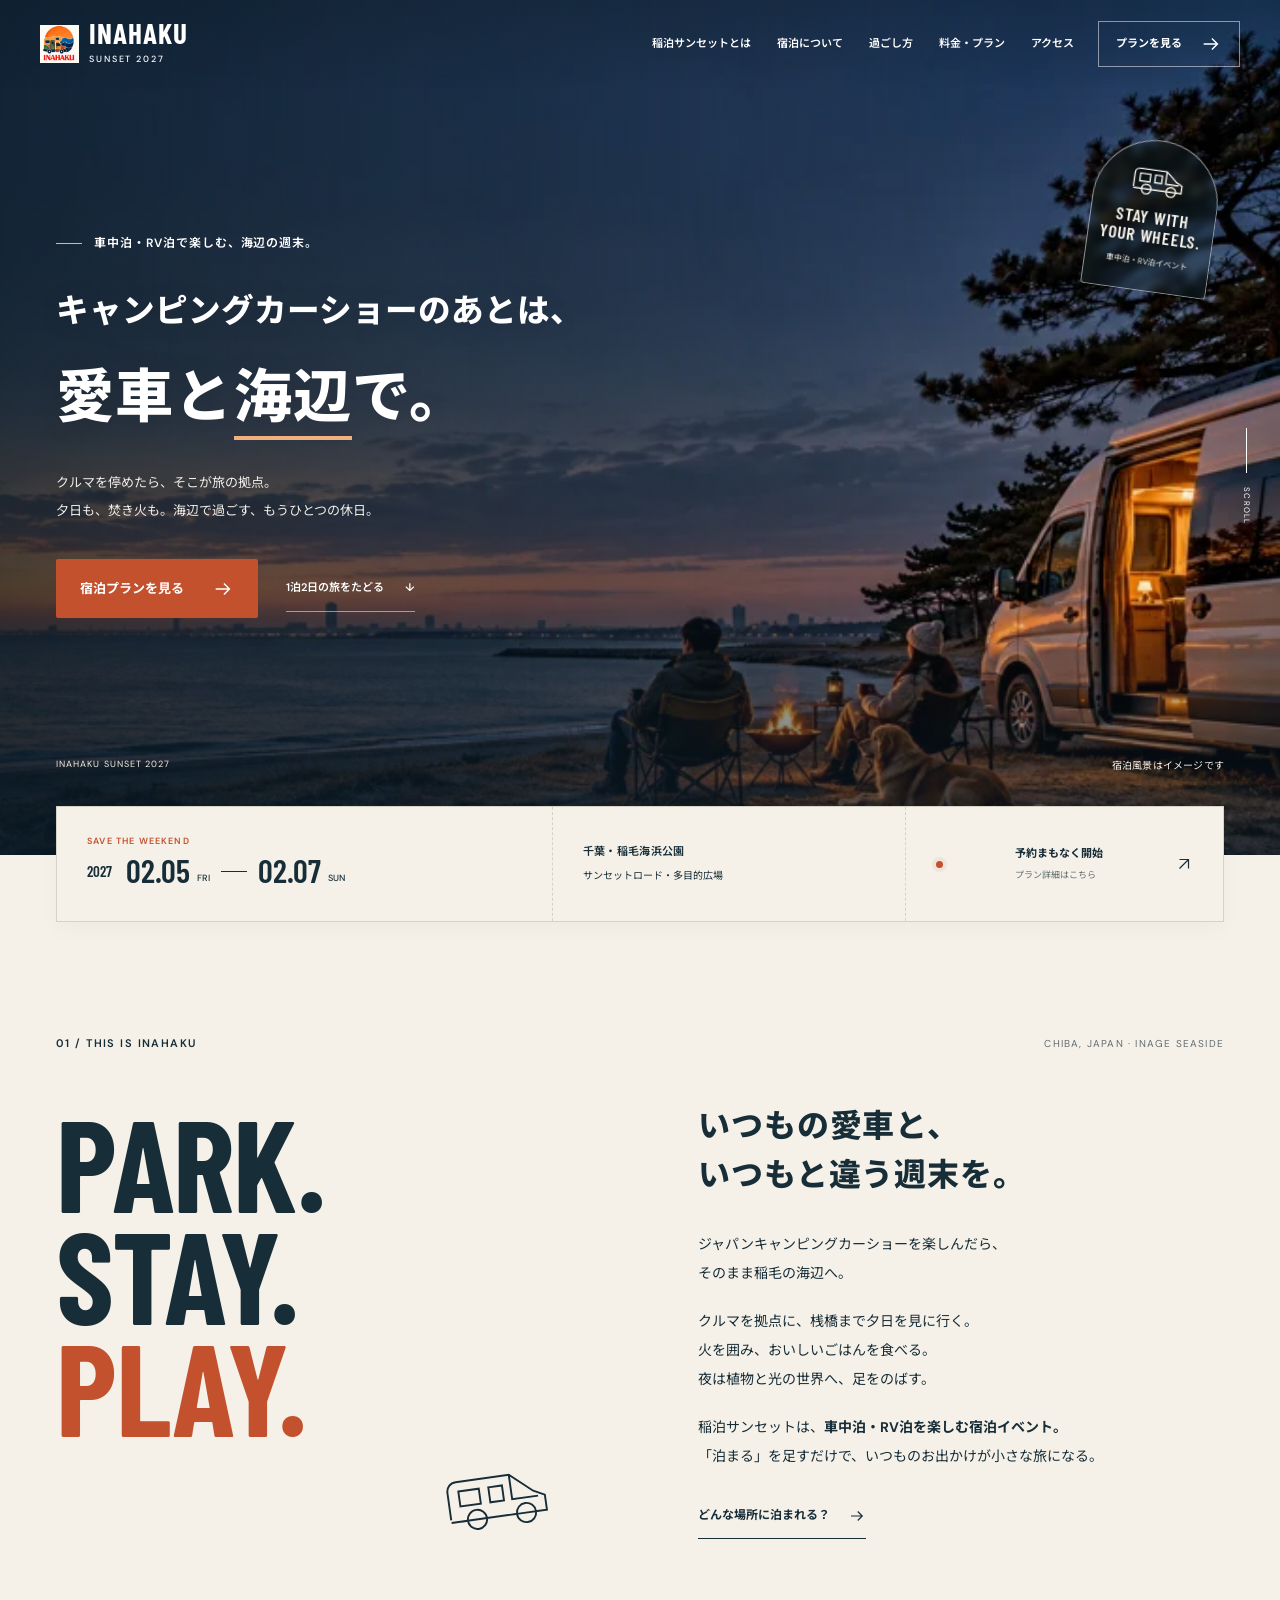
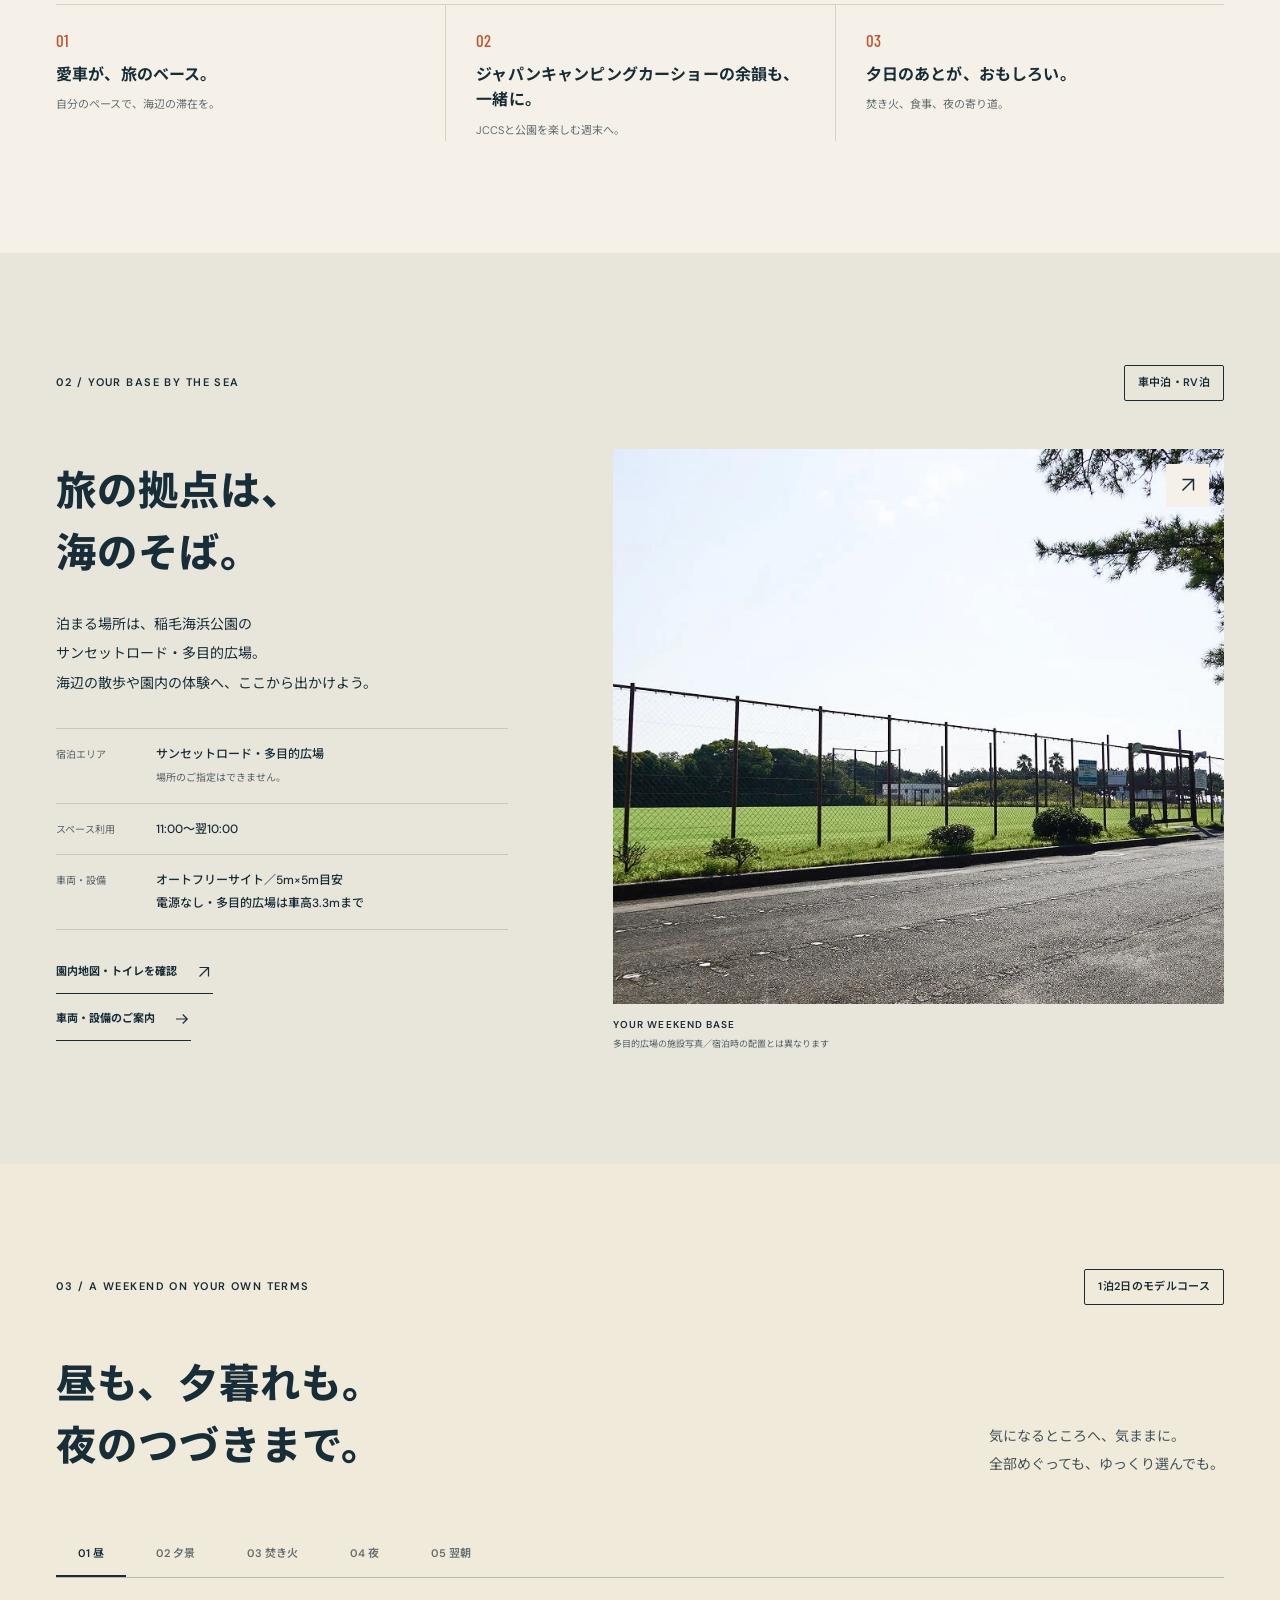
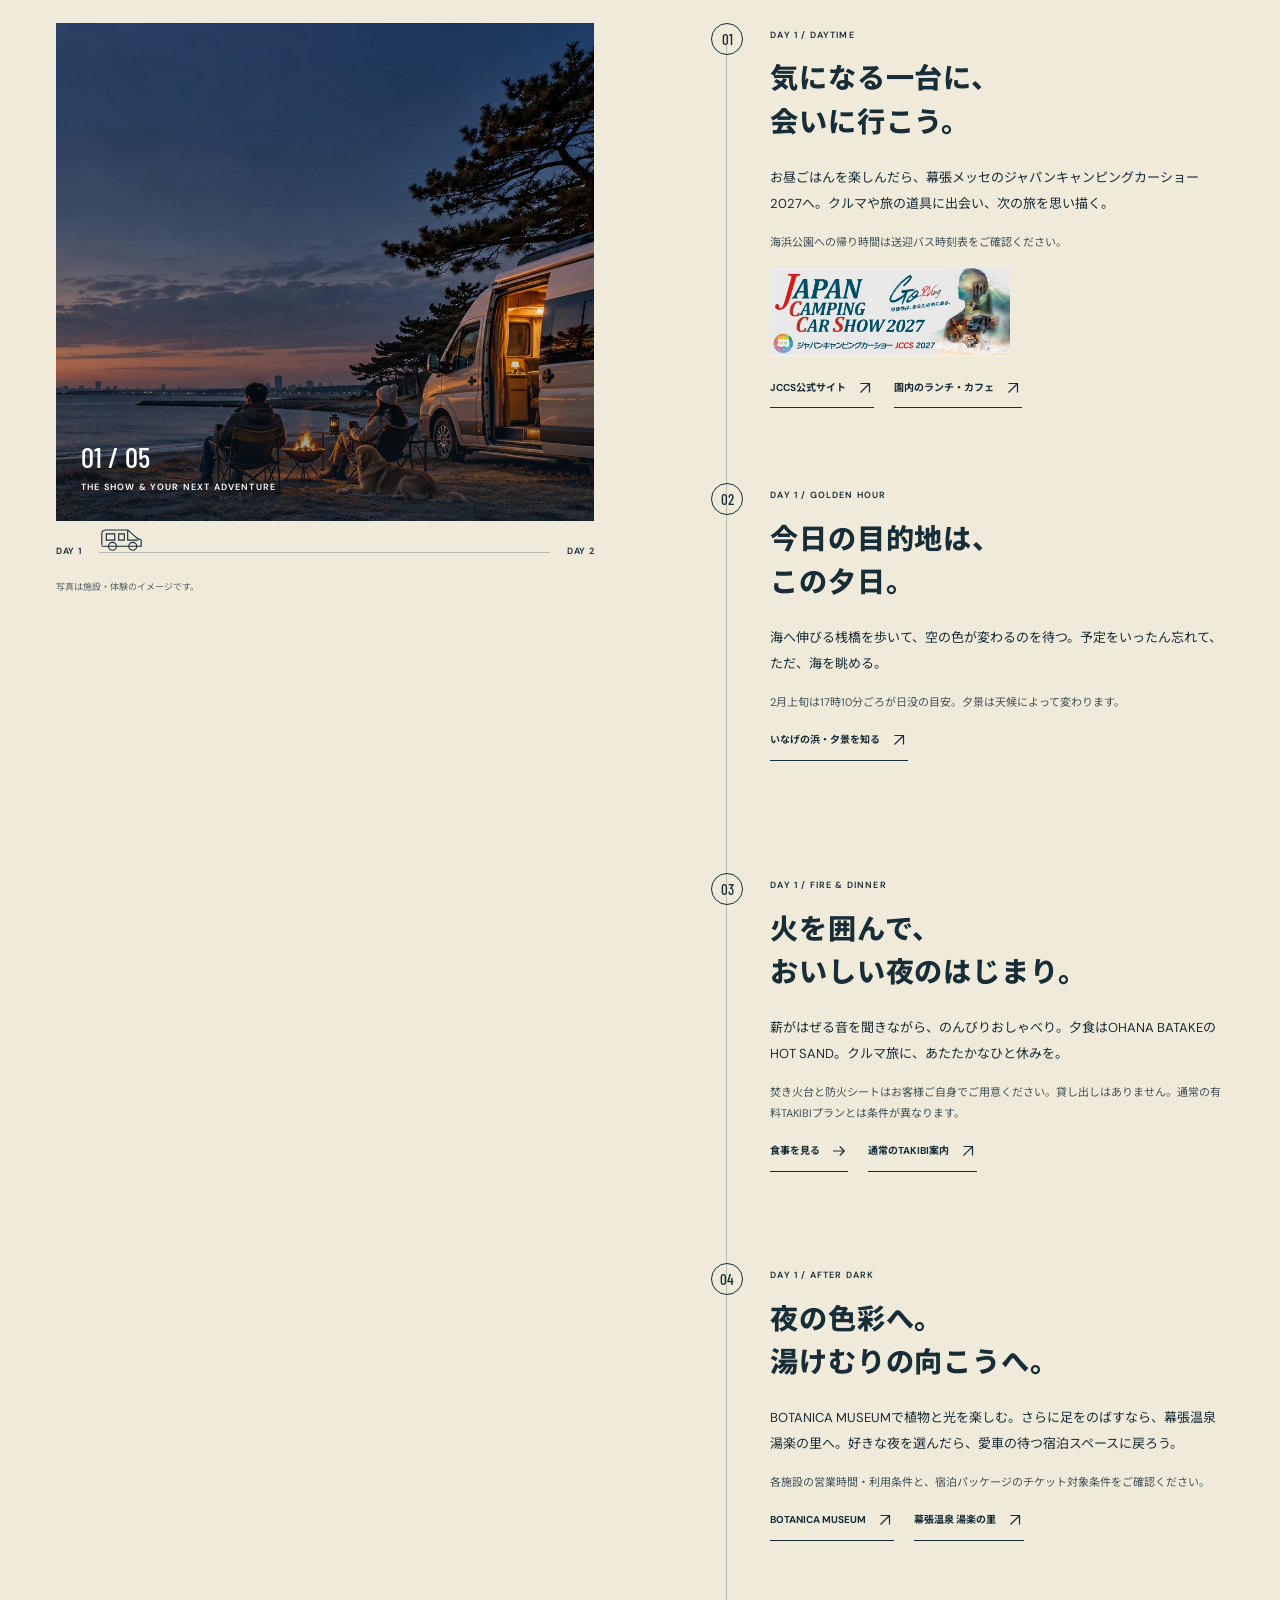
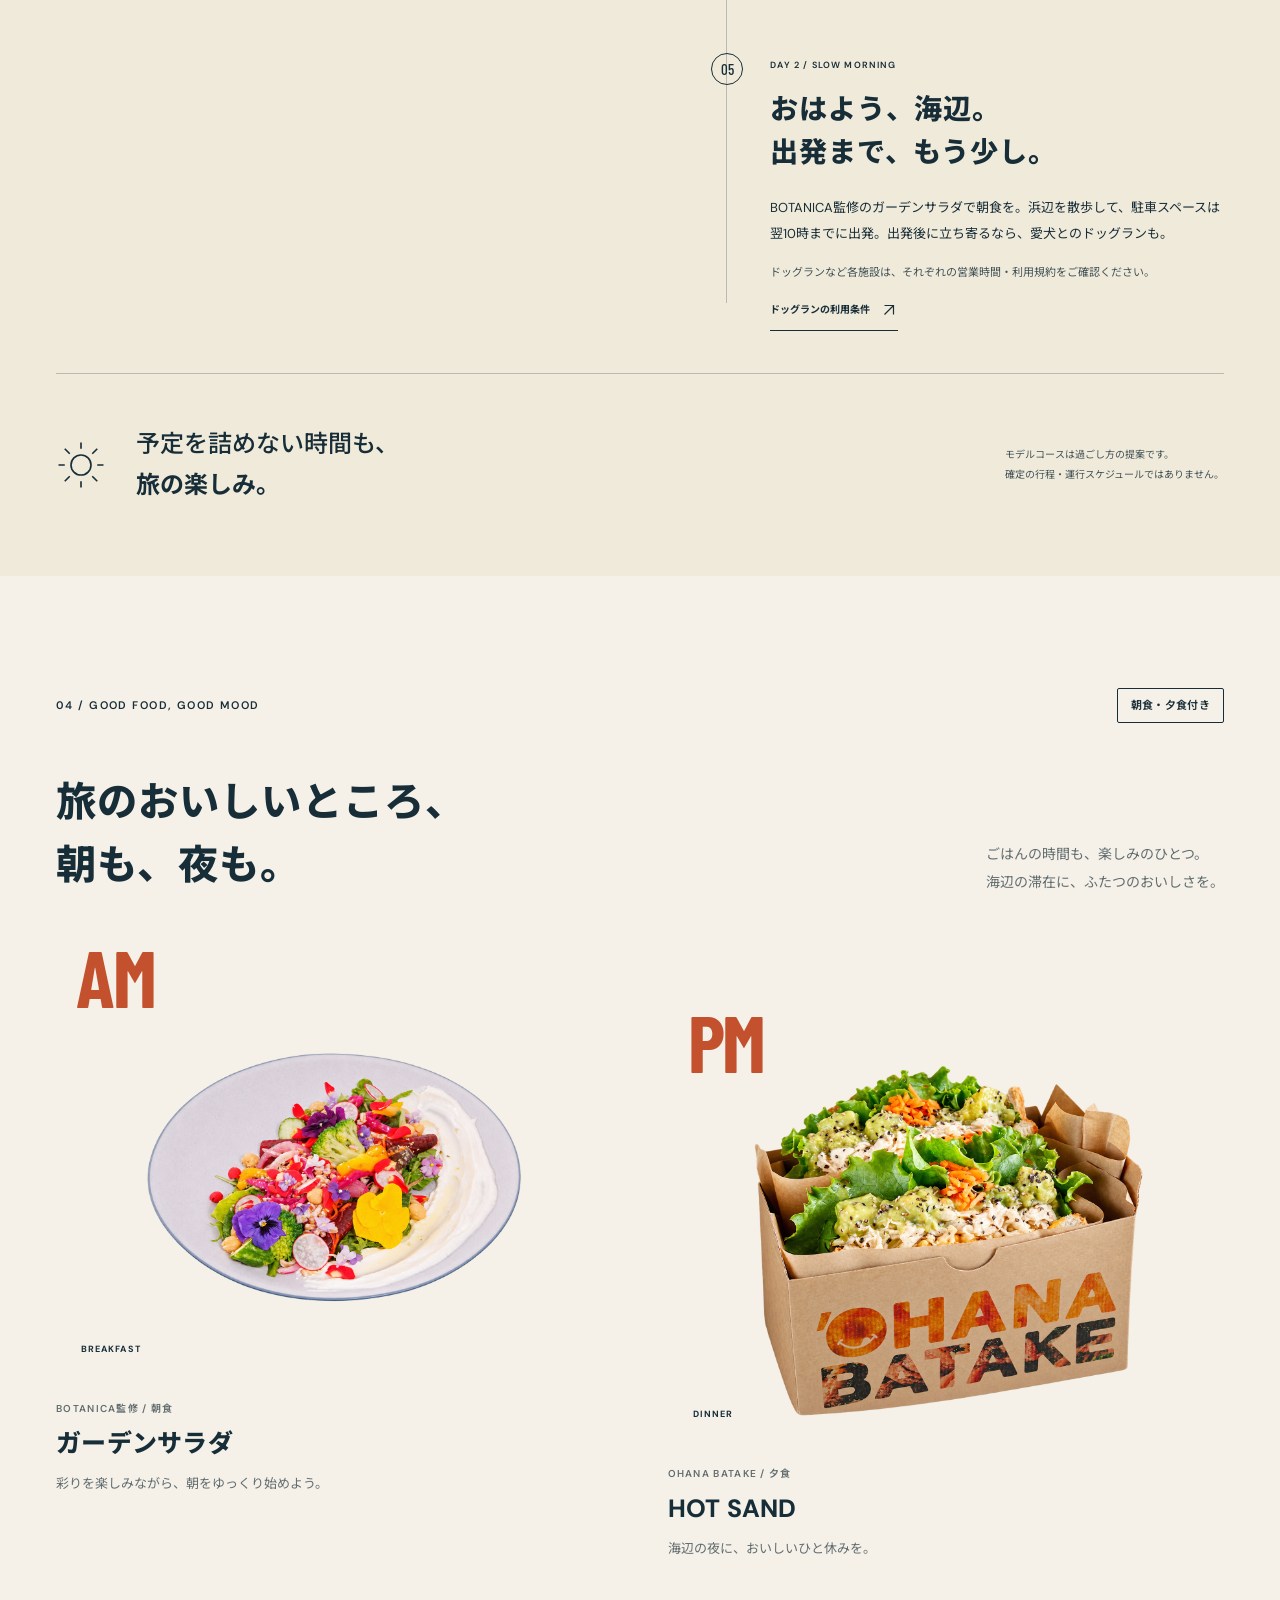
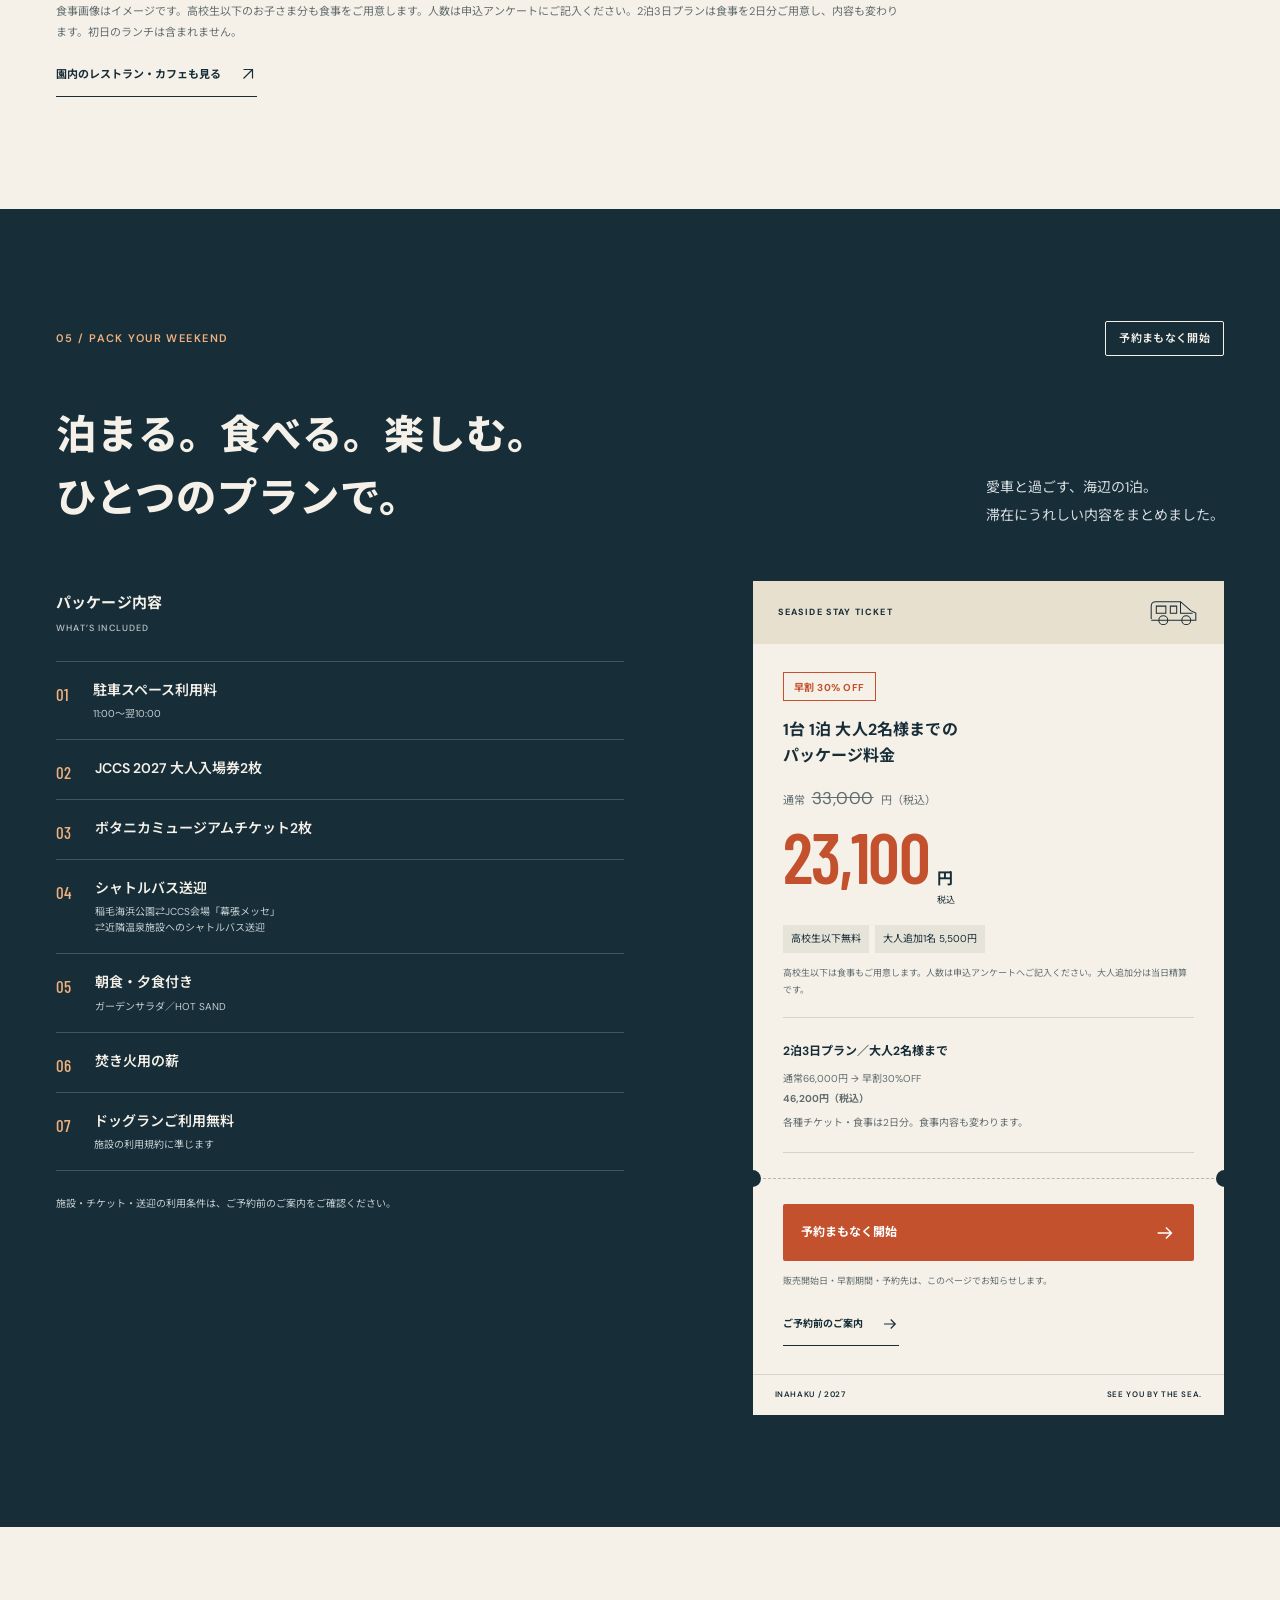
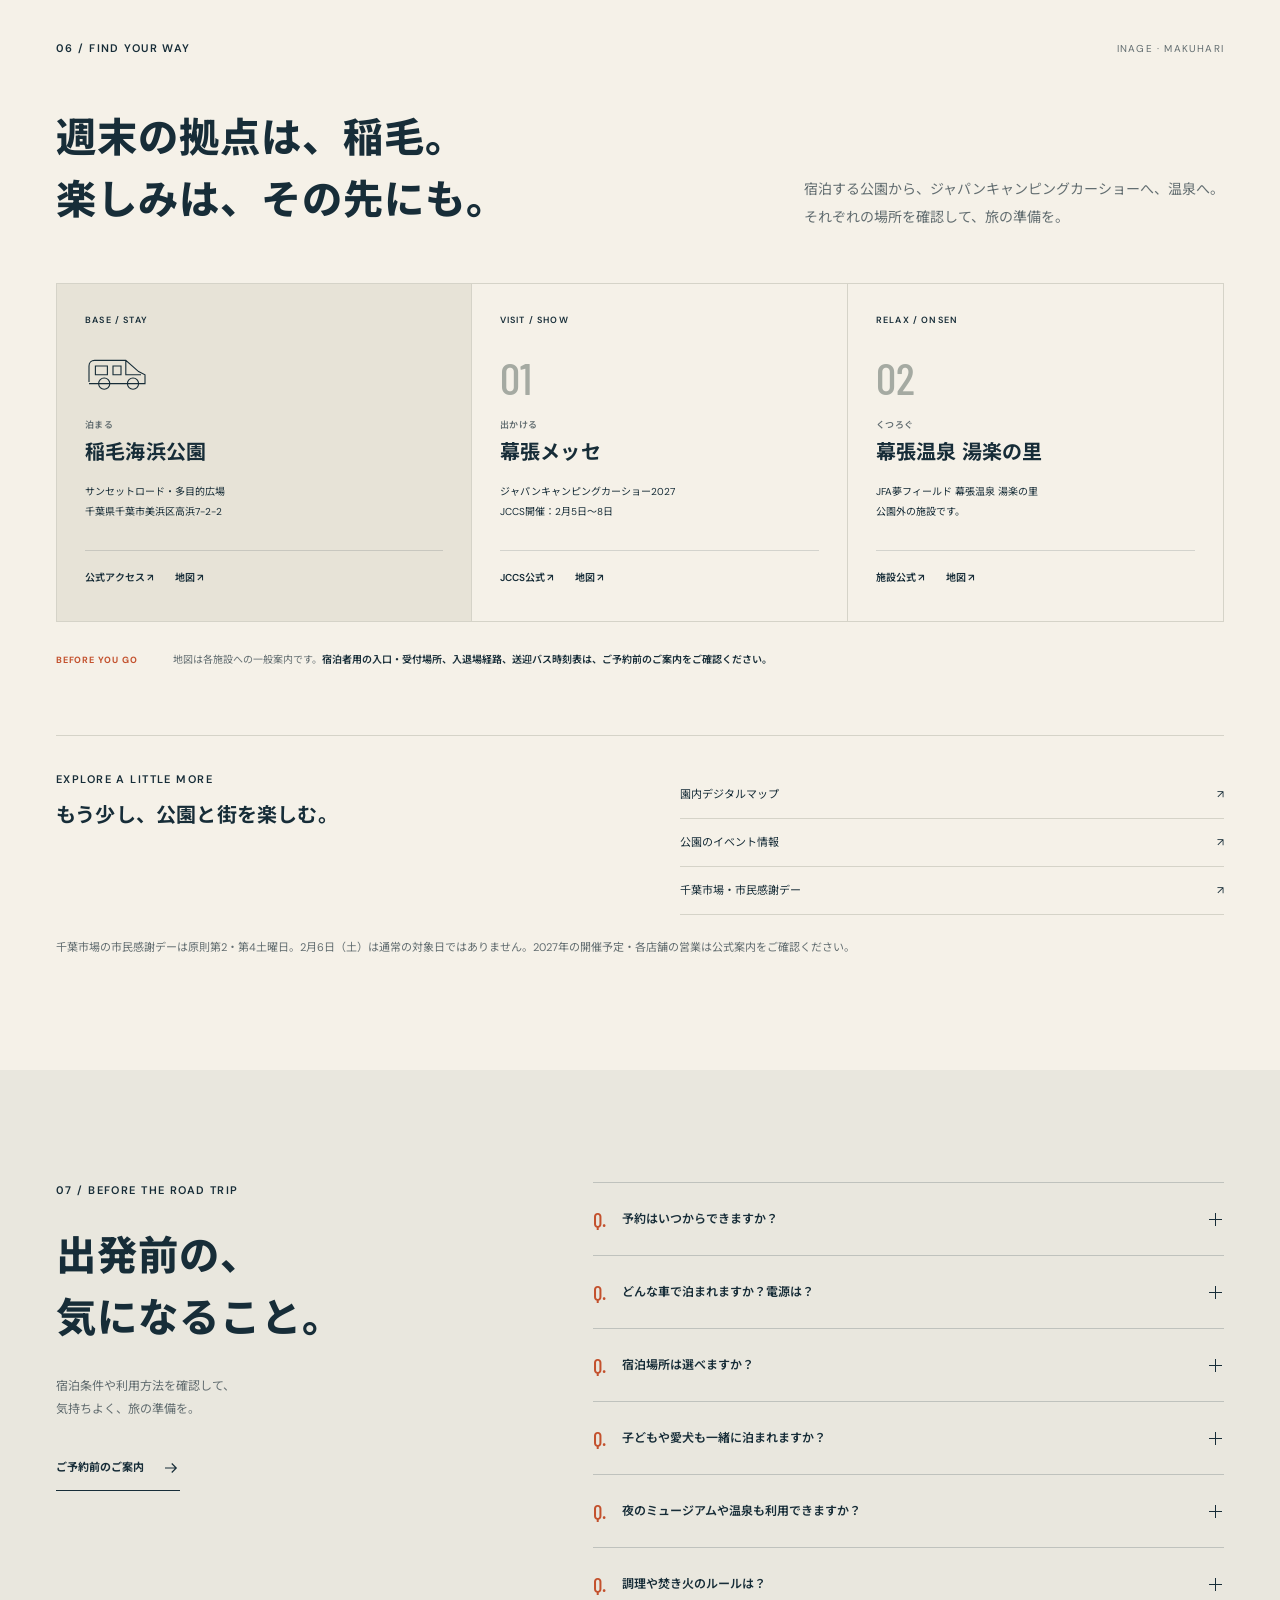
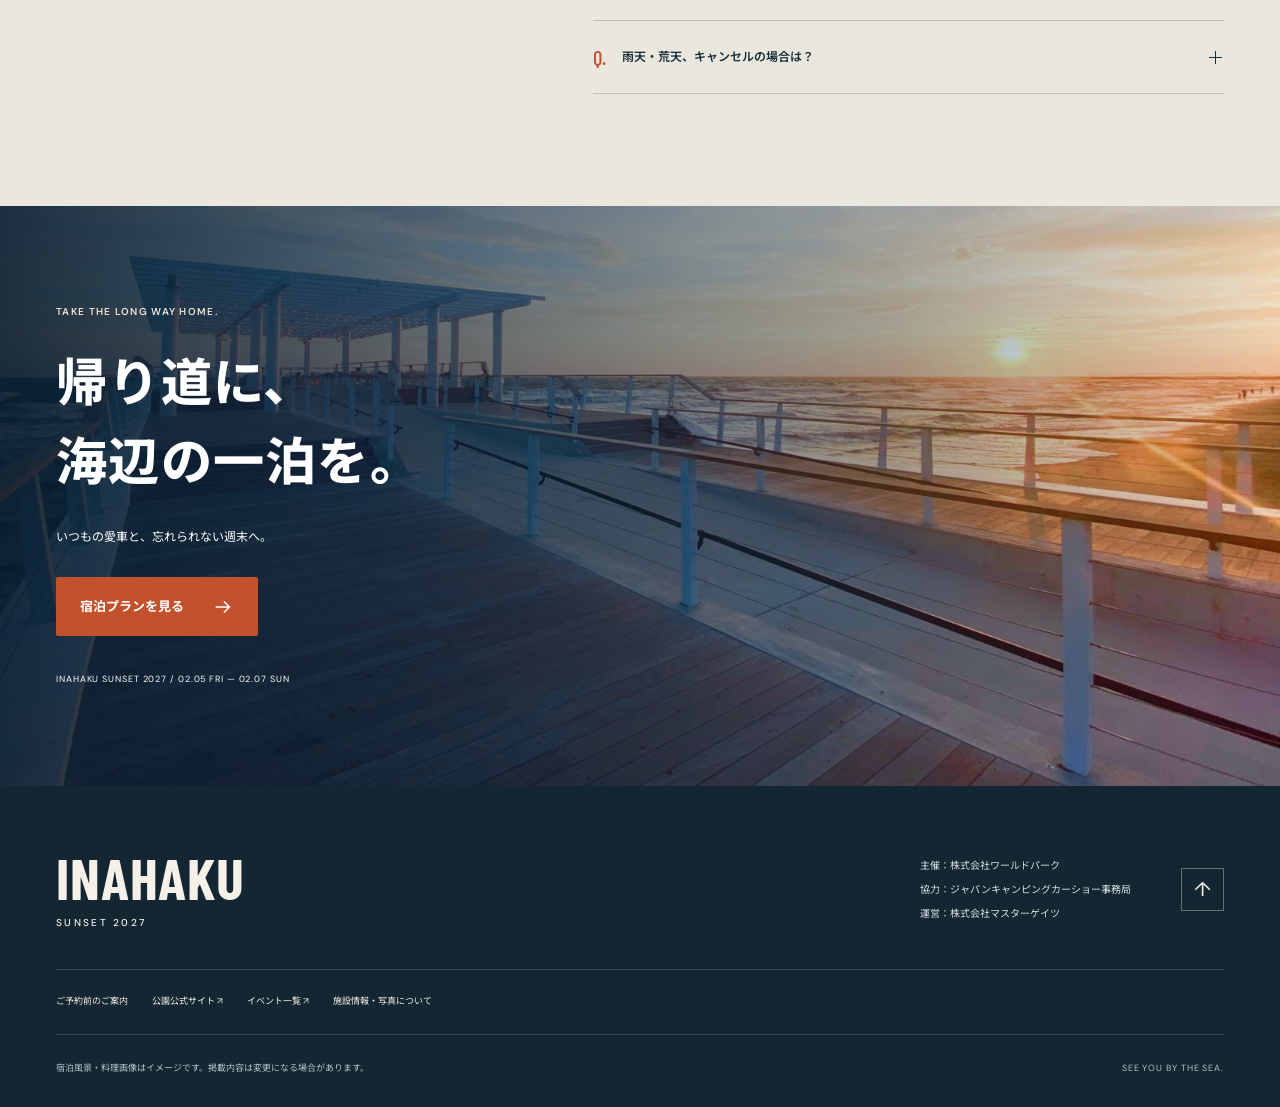
==== index.html @ d7c0f543 "Use transparent original food artwork without cropping" ====
<!doctype html>
<html lang="ja">
<head>
  <meta charset="utf-8">
  <meta name="viewport" content="width=device-width,initial-scale=1">
  <meta name="theme-color" content="#172d38">
  <meta name="description" content="キャンピングカーショーのあとは、愛車と海辺で。稲泊サンセット2027は、稲毛海浜公園で車中泊・RV泊を楽しむ宿泊イベント。JCCS、夕日、焚き火、食事、植物と光のミュージアムへ。2027年2月5日〜7日。予約まもなく開始。">
  <meta property="og:type" content="website"><meta property="og:locale" content="ja_JP">
  <meta property="og:title" content="キャンピングカーショーのあとは、愛車と海辺で。｜INAHAKU SUNSET 2027">
  <meta property="og:description" content="愛車を拠点に、海辺の週末を。2027年2月5日〜7日、稲毛海浜公園。車中泊・RV泊の宿泊イベント。予約まもなく開始。">
  <meta property="og:url" content="https://sunsetbeachpark.github.io/inahaku-sunset-2027/">
  <meta property="og:image" content="https://sunsetbeachpark.github.io/inahaku-sunset-2027/assets/roadtrip-hero.webp">
  <meta name="twitter:card" content="summary_large_image">
  <title>キャンピングカーショーのあとは、愛車と海辺で。｜INAHAKU SUNSET 2027</title>
  <link rel="canonical" href="https://sunsetbeachpark.github.io/inahaku-sunset-2027/">
  <link rel="icon" href="assets/inahaku-logo.webp" type="image/webp">
  <link rel="preconnect" href="https://fonts.googleapis.com"><link rel="preconnect" href="https://fonts.gstatic.com" crossorigin>
  <link href="https://fonts.googleapis.com/css2?family=Barlow+Condensed:wght@500;600;700;800&family=DM+Sans:wght@400;500;600;700&family=Noto+Sans+JP:wght@400;500;600;700;800;900&display=swap" rel="stylesheet">
  <link rel="stylesheet" href="style.css?v=20261107c">
  <script src="script.js?v=20261107c" defer></script>
</head>
<body>
  <svg class="svg-library" xmlns="http://www.w3.org/2000/svg" aria-hidden="true"><defs>
    <symbol id="i-arrow" viewBox="0 0 24 24"><path d="M4 12h15m-6-6 6 6-6 6"/></symbol>
    <symbol id="i-external" viewBox="0 0 24 24"><path d="M6 18 18 6M6 6h12v12"/></symbol>
    <symbol id="i-van" viewBox="0 0 80 44"><path d="M5 32V12c0-4 3-7 7-7h39l16 14 8 4v11H5m46-29v18h19M13 12h15v11H13zm22 0h10v11H35zm-23 22h4m16 0h20m16 0h7"/><circle cx="24" cy="34" r="7"/><circle cx="60" cy="34" r="7"/></symbol>
    <symbol id="i-sun" viewBox="0 0 40 40"><circle cx="20" cy="20" r="8"/><path d="M20 2v5m0 26v5M2 20h5m26 0h5M7 7l4 4m18 18 4 4M7 33l4-4M29 11l4-4"/></symbol>
  </defs></svg>
  <a class="skip-link" href="#main">本文へ移動</a>
  <header class="site-header" id="site-header">
    <a class="brand" href="#top" aria-label="稲泊サンセット2027 トップ"><img src="assets/inahaku-logo.webp" width="44" height="44" alt=""><span>INAHAKU<small>SUNSET 2027</small></span></a>
    <nav class="desktop-nav" aria-label="メインナビゲーション"><a href="#about">稲泊サンセットとは</a><a href="#stay">宿泊について</a><a href="#journey">過ごし方</a><a href="#plan">料金・プラン</a><a href="#access">アクセス</a></nav>
    <a class="header-cta" href="#plan">プランを見る <svg class="icon"><use href="#i-arrow"/></svg></a>
    <button class="menu-toggle" type="button" aria-expanded="false" aria-controls="mobile-nav" aria-label="メニューを開く"><span></span><span></span></button>
  </header>
  <nav class="mobile-nav" id="mobile-nav" aria-label="モバイルナビゲーション" hidden>
    <span class="eyebrow">YOUR SEASIDE ROAD TRIP</span>
    <a href="#about"><small>01</small> 稲泊サンセットとは</a><a href="#stay"><small>02</small> 宿泊について</a><a href="#journey"><small>03</small> 過ごし方</a><a href="#food"><small>04</small> 食事</a><a href="#plan"><small>05</small> 料金・プラン</a><a href="#access"><small>06</small> アクセス</a>
    <a class="mobile-guide" href="stay-guide.html">ご予約前のご案内 ↗</a><p>2027.02.05 FRI — 02.07 SUN<br>INAGE SEASIDE PARK, CHIBA</p>
  </nav>
  <main id="main">
    <section class="hero" id="top" aria-labelledby="hero-title">
      <picture class="hero-picture"><source media="(max-width:600px)" srcset="assets/roadtrip-hero-1000.webp"><img src="assets/roadtrip-hero.webp" width="1860" height="846" alt="海辺の夕景の中、キャンピングカーを拠点にくつろぐ車中泊のイメージ" fetchpriority="high"></picture>
      <div class="hero-shade"></div>
      <div class="hero-content shell">
        <p class="hero-kicker"><span></span> 車中泊・RV泊で楽しむ、海辺の週末。</p>
        <h1 id="hero-title"><span class="hero-event-line"><span class="hero-event-name">キャンピングカーショー</span><span class="hero-event-after">のあとは、</span></span>愛車と<span class="hero-sunset">海辺</span>で。</h1>
        <p class="hero-lead">クルマを停めたら、そこが旅の拠点。<br>夕日も、焚き火も。海辺で過ごす、もうひとつの休日。</p>
        <div class="hero-actions"><a class="button button-orange" href="#plan">宿泊プランを見る <svg class="icon"><use href="#i-arrow"/></svg></a><a class="hero-text-link" href="#journey">1泊2日の旅をたどる <span>↓</span></a></div>
      </div>
      <div class="hero-stamp" aria-label="車中泊・RV泊イベント"><svg><use href="#i-van"/></svg><span>STAY WITH<br>YOUR WHEELS.</span><small>車中泊・RV泊イベント</small></div>
      <div class="hero-bottom shell"><span>INAHAKU SUNSET 2027</span><span>宿泊風景はイメージです</span></div>
      <a class="hero-scroll" href="#about" aria-label="稲泊サンセットについて読む"><span></span>SCROLL</a>
    </section>
    <div class="event-ticket shell" aria-label="開催概要">
      <div class="ticket-date"><span class="eyebrow">SAVE THE WEEKEND</span><p><small>2027</small> 02.05 <i>FRI</i><span class="date-line"></span>02.07 <i>SUN</i></p></div>
      <div class="ticket-location"><span class="eyebrow">千葉・稲毛海浜公園</span><p>サンセットロード・多目的広場</p></div>
      <a class="ticket-status" href="#plan"><span class="status-dot"></span><span>予約まもなく開始<small>プラン詳細はこちら</small></span><svg class="icon"><use href="#i-external"/></svg></a>
    </div>

    <section class="about section-pad shell" id="about" aria-labelledby="about-title">
      <div class="section-top"><span class="eyebrow">01 / THIS IS INAHAKU</span><span class="small-coordinate">CHIBA, JAPAN · INAGE SEASIDE</span></div>
      <div class="about-grid"><div class="about-title"><p class="display-word">PARK.<br>STAY.<br><span>PLAY.</span></p><svg class="about-van" aria-hidden="true"><use href="#i-van"/></svg></div><div class="about-copy" data-reveal><h2 id="about-title">いつもの愛車と、<br>いつもと違う週末を。</h2><p>ジャパンキャンピングカーショーを楽しんだら、<br class="desktop-only">そのまま稲毛の海辺へ。</p><p>クルマを拠点に、桟橋まで夕日を見に行く。<br>火を囲み、おいしいごはんを食べる。<br>夜は植物と光の世界へ、足をのばす。</p><p>稲泊サンセットは、<strong>車中泊・RV泊を楽しむ宿泊イベント。</strong><br>「泊まる」を足すだけで、いつものお出かけが小さな旅になる。</p><a class="text-link" href="#stay">どんな場所に泊まれる？ <svg class="icon"><use href="#i-arrow"/></svg></a></div></div>
      <div class="three-reasons"><div data-reveal><span>01</span><h3>愛車が、旅のベース。</h3><p>自分のペースで、海辺の滞在を。</p></div><div data-reveal><span>02</span><h3>ジャパンキャンピングカーショーの余韻も、一緒に。</h3><p>JCCSと公園を楽しむ週末へ。</p></div><div data-reveal><span>03</span><h3>夕日のあとが、おもしろい。</h3><p>焚き火、食事、夜の寄り道。</p></div></div>
    </section>

    <section class="stay-section section-pad" id="stay" aria-labelledby="stay-title"><div class="shell">
      <div class="section-top"><span class="eyebrow">02 / YOUR BASE BY THE SEA</span><span class="tag">車中泊・RV泊</span></div>
      <div class="stay-grid"><div class="stay-copy" data-reveal><h2 id="stay-title">旅の拠点は、<br>海のそば。</h2><p>泊まる場所は、稲毛海浜公園の<br>サンセットロード・多目的広場。<br>海辺の散歩や園内の体験へ、ここから出かけよう。</p><dl class="stay-specs"><div><dt>宿泊エリア</dt><dd>サンセットロード・多目的広場<br><small>場所のご指定はできません。</small></dd></div><div><dt>スペース利用</dt><dd>11:00〜翌10:00</dd></div><div><dt>車両・設備</dt><dd>オートフリーサイト／5m×5m目安<br>電源なし・多目的広場は車高3.3mまで</dd></div></dl><div class="inline-links"><a class="text-link" href="https://imachizu.jp/sunsetbeachpark/map/" target="_blank" rel="noopener noreferrer">園内地図・トイレを確認 <svg class="icon"><use href="#i-external"/></svg></a><a class="text-link" href="stay-guide.html#vehicles">車両・設備のご案内 <svg class="icon"><use href="#i-arrow"/></svg></a></div></div>
      <figure class="stay-photo" data-reveal><img src="assets/stay-field.webp" width="1024" height="693" alt="稲毛海浜公園の多目的広場。広がる芝生と周囲の木々" loading="lazy"><figcaption><span>YOUR WEEKEND BASE</span>多目的広場の施設写真／宿泊時の配置とは異なります</figcaption><a class="photo-link" href="https://sunsetbeachpark.jp/activity/multi-purpose-field/" target="_blank" rel="noopener noreferrer" aria-label="多目的広場の公式案内を開く"><svg class="icon"><use href="#i-external"/></svg></a></figure></div>
    </div></section>

    <section class="journey-section" id="journey" aria-labelledby="journey-title" data-period="day">
      <div class="shell journey-heading"><div class="section-top"><span class="eyebrow">03 / A WEEKEND ON YOUR OWN TERMS</span><span class="tag">1泊2日のモデルコース</span></div><div class="heading-row"><h2 id="journey-title">昼も、夕暮れも。<br>夜のつづきまで。</h2><p>気になるところへ、気ままに。<br>全部めぐっても、ゆっくり選んでも。</p></div></div>
      <nav class="journey-jump shell" aria-label="モデルコースの場面"><a href="#journey-day" data-scene-link="day">01 昼</a><a href="#journey-sunset" data-scene-link="sunset">02 夕景</a><a href="#journey-fire" data-scene-link="fire">03 焚き火</a><a href="#journey-night" data-scene-link="night">04 夜</a><a href="#journey-morning" data-scene-link="morning">05 翌朝</a></nav>
      <div class="journey-layout shell">
        <div class="journey-visual"><div class="scene-window">
          <img class="scene-image is-active" data-scene-image="day" src="assets/roadtrip-hero.webp" width="1860" height="846" alt="愛車を拠点に海辺で過ごす、車中泊のイメージ" loading="lazy">
          <img class="scene-image" aria-hidden="true" data-scene-image="sunset" src="assets/pier-sunset.webp" width="1800" height="750" alt="夕日に染まる稲毛の桟橋" loading="lazy">
          <img class="scene-image" aria-hidden="true" data-scene-image="fire" src="assets/bonfire.webp" width="960" height="640" alt="夕暮れの海辺で楽しむ焚き火" loading="lazy">
          <img class="scene-image" aria-hidden="true" data-scene-image="night" src="assets/botanica-night.webp" width="960" height="960" alt="BOTANICA MUSEUMの植物と光がつくる夜の空間" loading="lazy">
          <img class="scene-image" aria-hidden="true" data-scene-image="morning" src="assets/botanica-day.webp" width="960" height="560" alt="朝の散策のイメージ。園内施設の緑の風景" loading="lazy">
          <div class="scene-gradient"></div><div class="scene-caption"><span class="scene-counter" data-scene-count>01 / 05</span><p data-scene-label>THE SHOW & YOUR NEXT ADVENTURE</p></div>
        </div><div class="route-strip" aria-hidden="true"><span>DAY 1</span><div class="route-line"><span class="route-fill"></span><svg class="route-van"><use href="#i-van"/></svg></div><span>DAY 2</span></div><p class="scene-footnote">写真は施設・体験のイメージです。</p></div>
        <div class="journey-stops">
          <article class="journey-stop" id="journey-day" data-scene="day" data-period="day"><div class="stop-marker"><span>01</span></div><div class="stop-copy"><span class="eyebrow">DAY 1 / DAYTIME</span><h3>気になる一台に、<br>会いに行こう。</h3><p>お昼ごはんを楽しんだら、幕張メッセのジャパンキャンピングカーショー2027へ。クルマや旅の道具に出会い、次の旅を思い描く。</p><p class="stop-note">海浜公園への帰り時間は送迎バス時刻表をご確認ください。</p><img class="show-wordmark" src="assets/jccs.webp" width="1100" height="550" alt="ジャパンキャンピングカーショー2027 公式ビジュアル" loading="lazy"><div class="inline-links"><a class="text-link" href="https://jrva-event.com/ex/jccs/" target="_blank" rel="noopener noreferrer">JCCS公式サイト <svg class="icon"><use href="#i-external"/></svg></a><a class="text-link" href="https://sunsetbeachpark.jp/food/" target="_blank" rel="noopener noreferrer">園内のランチ・カフェ <svg class="icon"><use href="#i-external"/></svg></a></div></div><img class="stop-mobile-image" src="assets/jccs.webp" width="1100" height="550" loading="lazy" alt="JCCS公式ビジュアル"></article>
          <article class="journey-stop" id="journey-sunset" data-scene="sunset" data-period="sunset"><div class="stop-marker"><span>02</span></div><div class="stop-copy"><span class="eyebrow">DAY 1 / GOLDEN HOUR</span><h3>今日の目的地は、<br>この夕日。</h3><p>海へ伸びる桟橋を歩いて、空の色が変わるのを待つ。予定をいったん忘れて、ただ、海を眺める。</p><p class="stop-note">2月上旬は17時10分ごろが日没の目安。夕景は天候によって変わります。</p><a class="text-link" href="https://sunsetbeachpark.jp/activity/inage-beach/" target="_blank" rel="noopener noreferrer">いなげの浜・夕景を知る <svg class="icon"><use href="#i-external"/></svg></a></div><img class="stop-mobile-image" src="assets/pier-sunset-800.webp" width="800" height="333" loading="lazy" alt="夕暮れの桟橋と海"></article>
          <article class="journey-stop" id="journey-fire" data-scene="fire" data-period="sunset"><div class="stop-marker"><span>03</span></div><div class="stop-copy"><span class="eyebrow">DAY 1 / FIRE & DINNER</span><h3>火を囲んで、<br>おいしい夜のはじまり。</h3><p>薪がはぜる音を聞きながら、のんびりおしゃべり。夕食はOHANA BATAKEのHOT SAND。クルマ旅に、あたたかなひと休みを。</p><p class="stop-note">焚き火台と防火シートはお客様ご自身でご用意ください。貸し出しはありません。通常の有料TAKIBIプランとは条件が異なります。</p><div class="inline-links"><a class="text-link" href="#food">食事を見る <svg class="icon"><use href="#i-arrow"/></svg></a><a class="text-link" href="https://sunsetbeachpark.jp/activity/inage-bonfire/" target="_blank" rel="noopener noreferrer">通常のTAKIBI案内 <svg class="icon"><use href="#i-external"/></svg></a></div></div><img class="stop-mobile-image" src="assets/bonfire.webp" width="960" height="640" loading="lazy" alt="海辺の焚き火"></article>
          <article class="journey-stop" id="journey-night" data-scene="night" data-period="night"><div class="stop-marker"><span>04</span></div><div class="stop-copy"><span class="eyebrow">DAY 1 / AFTER DARK</span><h3>夜の色彩へ。<br>湯けむりの向こうへ。</h3><p>BOTANICA MUSEUMで植物と光を楽しむ。さらに足をのばすなら、幕張温泉 湯楽の里へ。好きな夜を選んだら、愛車の待つ宿泊スペースに戻ろう。</p><p class="stop-note">各施設の営業時間・利用条件と、宿泊パッケージのチケット対象条件をご確認ください。</p><div class="inline-links"><a class="text-link" href="https://sunsetbeachpark.jp/activity/botanicamuseum/" target="_blank" rel="noopener noreferrer">BOTANICA MUSEUM <svg class="icon"><use href="#i-external"/></svg></a><a class="text-link" href="https://www.yurakirari.com/makuhari/" target="_blank" rel="noopener noreferrer">幕張温泉 湯楽の里 <svg class="icon"><use href="#i-external"/></svg></a></div></div><img class="stop-mobile-image" src="assets/botanica-night-800.webp" width="800" height="800" loading="lazy" alt="BOTANICA MUSEUMの夜の光"></article>
          <article class="journey-stop" id="journey-morning" data-scene="morning" data-period="morning"><div class="stop-marker"><span>05</span></div><div class="stop-copy"><span class="eyebrow">DAY 2 / SLOW MORNING</span><h3>おはよう、海辺。<br>出発まで、もう少し。</h3><p>BOTANICA監修のガーデンサラダで朝食を。浜辺を散歩して、駐車スペースは翌10時までに出発。出発後に立ち寄るなら、愛犬とのドッグランも。</p><p class="stop-note">ドッグランなど各施設は、それぞれの営業時間・利用規約をご確認ください。</p><a class="text-link" href="https://sunsetbeachpark.jp/activity/dog-run/" target="_blank" rel="noopener noreferrer">ドッグランの利用条件 <svg class="icon"><use href="#i-external"/></svg></a></div><img class="stop-mobile-image" src="assets/botanica-day-800.webp" width="800" height="467" loading="lazy" alt="園内施設の緑の風景"></article>
        </div>
      </div>
      <div class="journey-outro shell"><svg aria-hidden="true"><use href="#i-sun"/></svg><p>予定を詰めない時間も、<br><strong>旅の楽しみ。</strong></p><span>モデルコースは過ごし方の提案です。<br>確定の行程・運行スケジュールではありません。</span></div>
    </section>

    <section class="food-section section-pad shell" id="food" aria-labelledby="food-title"><div class="section-top"><span class="eyebrow">04 / GOOD FOOD, GOOD MOOD</span><span class="tag">朝食・夕食付き</span></div><div class="heading-row"><h2 id="food-title">旅のおいしいところ、<br>朝も、夜も。</h2><p>ごはんの時間も、楽しみのひとつ。<br>海辺の滞在に、ふたつのおいしさを。</p></div>
      <div class="food-grid"><article class="food-story" data-reveal><div class="food-photo"><span class="food-clock">AM</span><img src="assets/garden-salad-transparent.png" width="1492" height="1054" alt="BOTANICA監修ガーデンサラダの提供イメージ" loading="lazy"><span class="photo-tag">BREAKFAST</span></div><div class="food-description"><span class="eyebrow">BOTANICA監修 / 朝食</span><h3>ガーデンサラダ</h3><p>彩りを楽しみながら、朝をゆっくり始めよう。</p></div></article><article class="food-story" data-reveal><div class="food-photo"><span class="food-clock">PM</span><img src="assets/hot-sand-transparent.png" width="1448" height="1086" alt="OHANA BATAKE HOT SANDの提供イメージ" loading="lazy"><span class="photo-tag">DINNER</span></div><div class="food-description"><span class="eyebrow">OHANA BATAKE / 夕食</span><h3>HOT SAND</h3><p>海辺の夜に、おいしいひと休みを。</p></div></article></div><p class="section-note">食事画像はイメージです。高校生以下のお子さま分も食事をご用意します。人数は申込アンケートにご記入ください。2泊3日プランは食事を2日分ご用意し、内容も変わります。初日のランチは含まれません。</p><a class="text-link" href="https://sunsetbeachpark.jp/food/" target="_blank" rel="noopener noreferrer">園内のレストラン・カフェも見る <svg class="icon"><use href="#i-external"/></svg></a>
    </section>

    <section class="plan-section section-pad" id="plan" aria-labelledby="plan-title"><div class="shell"><div class="section-top"><span class="eyebrow">05 / PACK YOUR WEEKEND</span><span class="tag tag-light">予約まもなく開始</span></div><div class="heading-row"><h2 id="plan-title">泊まる。食べる。楽しむ。<br>ひとつのプランで。</h2><p>愛車と過ごす、海辺の1泊。<br>滞在にうれしい内容をまとめました。</p></div>
      <div class="plan-layout"><div class="included-list"><h3>パッケージ内容 <span>WHAT’S INCLUDED</span></h3><div class="included-items"><div><span>01</span><p>駐車スペース利用料<small>11:00〜翌10:00</small></p></div><div><span>02</span><p>JCCS 2027 大人入場券2枚</p></div><div><span>03</span><p>ボタニカミュージアムチケット2枚</p></div><div><span>04</span><p>シャトルバス送迎<small>稲毛海浜公園⇄JCCS会場「幕張メッセ」<br>⇄近隣温泉施設へのシャトルバス送迎</small></p></div><div><span>05</span><p>朝食・夕食付き<small>ガーデンサラダ／HOT SAND</small></p></div><div><span>06</span><p>焚き火用の薪</p></div><div><span>07</span><p>ドッグランご利用無料<small>施設の利用規約に準じます</small></p></div></div><p class="included-note">施設・チケット・送迎の利用条件は、ご予約前のご案内をご確認ください。</p></div>
      <aside class="booking-ticket" aria-label="宿泊プラン料金"><div class="booking-label"><span>SEASIDE STAY TICKET</span><svg aria-hidden="true"><use href="#i-van"/></svg></div><div class="booking-body"><span class="early-badge">早割 30% OFF</span><h3><span>1台 1泊 大人2名様までの</span><span>パッケージ料金</span></h3><p class="normal-price">通常 <s>33,000</s> 円（税込）</p><p class="main-price"><strong>23,100</strong><span>円<small>税込</small></span></p><div class="price-tags"><span>高校生以下無料</span><span>大人追加1名 5,500円</span></div><p class="price-detail">高校生以下は食事もご用意します。人数は申込アンケートへご記入ください。大人追加分は当日精算です。</p><div class="consecutive"><strong>2泊3日プラン／大人2名様まで</strong><p>通常66,000円 → 早割30%OFF<br><b>46,200円（税込）</b></p><p>各種チケット・食事は2日分。食事内容も変わります。</p></div><div class="booking-divider"></div><button class="button button-orange" type="button" data-reservation>予約まもなく開始 <svg class="icon"><use href="#i-arrow"/></svg></button><p class="booking-note">販売開始日・早割期間・予約先は、このページでお知らせします。</p><a class="text-link" href="stay-guide.html">ご予約前のご案内 <svg class="icon"><use href="#i-arrow"/></svg></a></div><div class="ticket-serial" aria-hidden="true"><span>INAHAKU / 2027</span><span>SEE YOU BY THE SEA.</span></div></aside></div>
    </div></section>

    <section class="access-section section-pad shell" id="access" aria-labelledby="access-title"><div class="section-top"><span class="eyebrow">06 / FIND YOUR WAY</span><span class="small-coordinate">INAGE · MAKUHARI</span></div><div class="heading-row"><h2 id="access-title">週末の拠点は、稲毛。<br>楽しみは、その先にも。</h2><p>宿泊する公園から、ジャパンキャンピングカーショーへ、温泉へ。<br>それぞれの場所を確認して、旅の準備を。</p></div>
      <div class="destinations"><article class="destination destination-base" data-reveal><span class="destination-kind">BASE / STAY</span><svg class="destination-van" aria-hidden="true"><use href="#i-van"/></svg><span class="eyebrow">泊まる</span><h3>稲毛海浜公園</h3><p>サンセットロード・多目的広場<br>千葉県千葉市美浜区高浜7-2-2</p><div class="destination-links"><a href="https://sunsetbeachpark.jp/access/" target="_blank" rel="noopener noreferrer">公式アクセス ↗</a><a href="https://www.google.com/maps/search/?api=1&query=%E7%A8%B2%E6%AF%9B%E6%B5%B7%E6%B5%9C%E5%85%AC%E5%9C%92" target="_blank" rel="noopener noreferrer">地図 ↗</a></div></article><article class="destination" data-reveal><span class="destination-kind">VISIT / SHOW</span><span class="destination-number">01</span><span class="eyebrow">出かける</span><h3>幕張メッセ</h3><p>ジャパンキャンピングカーショー2027<br>JCCS開催：2月5日〜8日</p><div class="destination-links"><a href="https://jrva-event.com/ex/jccs/" target="_blank" rel="noopener noreferrer">JCCS公式 ↗</a><a href="https://www.google.com/maps/search/?api=1&query=%E5%B9%95%E5%BC%B5%E3%83%A1%E3%83%83%E3%82%BB" target="_blank" rel="noopener noreferrer">地図 ↗</a></div></article><article class="destination" data-reveal><span class="destination-kind">RELAX / ONSEN</span><span class="destination-number">02</span><span class="eyebrow">くつろぐ</span><h3>幕張温泉 湯楽の里</h3><p>JFA夢フィールド 幕張温泉 湯楽の里<br>公園外の施設です。</p><div class="destination-links"><a href="https://www.yurakirari.com/makuhari/" target="_blank" rel="noopener noreferrer">施設公式 ↗</a><a href="https://www.google.com/maps/search/?api=1&query=JFA%E5%A4%A2%E3%83%95%E3%82%A3%E3%83%BC%E3%83%AB%E3%83%89%20%E5%B9%95%E5%BC%B5%E6%B8%A9%E6%B3%89%20%E6%B9%AF%E6%A5%BD%E3%81%AE%E9%87%8C" target="_blank" rel="noopener noreferrer">地図 ↗</a></div></article></div>
      <div class="access-alert"><span class="mini-label">BEFORE YOU GO</span><p>地図は各施設への一般案内です。<strong>宿泊者用の入口・受付場所、入退場経路、送迎バス時刻表は、ご予約前のご案内をご確認ください。</strong></p></div>
      <div class="local-links"><div><span class="eyebrow">EXPLORE A LITTLE MORE</span><h3>もう少し、公園と街を楽しむ。</h3></div><div><a href="https://imachizu.jp/sunsetbeachpark/map/" target="_blank" rel="noopener noreferrer">園内デジタルマップ <span>↗</span></a><a href="https://sunsetbeachpark.jp/event/" target="_blank" rel="noopener noreferrer">公園のイベント情報 <span>↗</span></a><a href="https://www.city.chiba.jp/keizainosei/keizai/ichiba/kansya-day.html" target="_blank" rel="noopener noreferrer">千葉市場・市民感謝デー <span>↗</span></a></div></div><p class="section-note">千葉市場の市民感謝デーは原則第2・第4土曜日。2月6日（土）は通常の対象日ではありません。2027年の開催予定・各店舗の営業は公式案内をご確認ください。</p>
    </section>

    <section class="faq-section section-pad" id="faq" aria-labelledby="faq-title"><div class="shell faq-grid"><div><span class="eyebrow">07 / BEFORE THE ROAD TRIP</span><h2 id="faq-title">出発前の、<br>気になること。</h2><p>宿泊条件や利用方法を確認して、<br>気持ちよく、旅の準備を。</p><a class="text-link" href="stay-guide.html">ご予約前のご案内 <svg class="icon"><use href="#i-arrow"/></svg></a></div><div class="faq-list">
      <details><summary><span>Q.</span>予約はいつからできますか？<i></i></summary><div class="faq-answer">まもなく受付開始予定です。販売開始日・予約先・早割期間はこのページでお知らせします。現在は申込・決済を受け付けていません。</div></details>
      <details><summary><span>Q.</span>どんな車で泊まれますか？電源は？<i></i></summary><div class="faq-answer">キャンピングカー・一般車で車中泊ができ、車両サイズによらず同一価格です。オートフリーサイト制で、1サイト5m×5mを目安にご利用ください。多目的広場の入場ゲートは車高3.3mまで。電源・Wi-Fi・ダンプステーション等はありません。<a href="stay-guide.html#vehicles">車両・設備の案内へ →</a></div></details>
      <details><summary><span>Q.</span>宿泊場所は選べますか？<i></i></summary><div class="faq-answer">宿泊場所はサンセットロード・多目的広場です。場所のご指定はできません。当日の受付・配置方法は予約案内をご確認ください。</div></details>
      <details><summary><span>Q.</span>子どもや愛犬も一緒に泊まれますか？<i></i></summary><div class="faq-answer">高校生以下は無料で、食事もご用意します。申込アンケートに人数をご記入ください。ペットは車外で必ずリードをご使用ください。ドッグランの利用には施設の規約があり、ミュージアム等のペット同伴条件は施設ごとに異なります。<a href="https://sunsetbeachpark.jp/activity/dog-run/" target="_blank" rel="noopener noreferrer">ドッグランの公式案内 ↗</a></div></details>
      <details><summary><span>Q.</span>夜のミュージアムや温泉も利用できますか？<i></i></summary><div class="faq-answer">施設の営業時間・利用条件と、宿泊パッケージのチケット対象条件は、ご予約時の案内をご確認ください。<a href="https://sunsetbeachpark.jp/activity/botanicamuseum/" target="_blank" rel="noopener noreferrer">ボタニカミュージアムの公式案内 ↗</a><a href="https://www.yurakirari.com/makuhari/" target="_blank" rel="noopener noreferrer">幕張温泉 湯楽の里の公式案内 ↗</a></div></details>
      <details><summary><span>Q.</span>調理や焚き火のルールは？<i></i></summary><div class="faq-answer">会場内での調理はできません。焚き火用の薪はパッケージに含まれます。会場指定の薪・焚き火台・防火シートを使用してください。焚き火台と防火シートは持参が必要で、貸し出しはありません。直火・花火は禁止です。<a href="stay-guide.html#rules">火気・調理等のご案内へ →</a></div></details>
      <details><summary><span>Q.</span>雨天・荒天、キャンセルの場合は？<i></i></summary><div class="faq-answer">お客様都合のキャンセルはお受けできません。主催者判断によるイベント中止ではキャンセル料は発生しません。払い戻しの手続き等は予約ページ・主催者の案内をご確認ください。<a href="stay-guide.html#cancellation">変更・中止時のご案内へ →</a></div></details>
    </div></div></section>

    <section class="closing" aria-labelledby="closing-title"><img src="assets/pier-sunset.webp" width="1800" height="750" alt="" loading="lazy"><div class="closing-shade"></div><div class="closing-content shell"><span class="eyebrow">TAKE THE LONG WAY HOME.</span><h2 id="closing-title">帰り道に、<br>海辺の一泊を。</h2><p>いつもの愛車と、忘れられない週末へ。</p><a class="button button-orange" href="#plan">宿泊プランを見る <svg class="icon"><use href="#i-arrow"/></svg></a><span class="closing-date">INAHAKU SUNSET 2027 / 02.05 FRI — 02.07 SUN</span></div></section>
  </main>
  <footer class="site-footer"><div class="shell"><div class="footer-top"><a class="footer-brand" href="#top">INAHAKU<span>SUNSET 2027</span></a><p>主催：株式会社ワールドパーク<br>協力：ジャパンキャンピングカーショー事務局<br>運営：株式会社マスターゲイツ</p><a class="back-top" href="#top" aria-label="ページ先頭へ戻る">↑</a></div><div class="footer-links"><a href="stay-guide.html">ご予約前のご案内</a><a href="https://sunsetbeachpark.jp/" target="_blank" rel="noopener noreferrer">公園公式サイト ↗</a><a href="https://sunsetbeachpark.jp/event/" target="_blank" rel="noopener noreferrer">イベント一覧 ↗</a><button type="button" data-sources>施設情報・写真について</button></div><div class="footer-bottom"><p>宿泊風景・料理画像はイメージです。掲載内容は変更になる場合があります。</p><span>SEE YOU BY THE SEA.</span></div></div></footer>
  <div class="sticky-booking" aria-label="宿泊プランのご案内"><div><span>1台1泊・大人2名様まで / 早割</span><p><strong>23,100</strong> 円（税込）</p></div><a href="#plan">プランを見る <svg class="icon"><use href="#i-arrow"/></svg></a></div>
  <dialog id="reservation-dialog" aria-labelledby="reservation-title"><button class="dialog-close" type="button" data-close aria-label="案内を閉じる">×</button><svg class="dialog-van" aria-hidden="true"><use href="#i-van"/></svg><span class="eyebrow">YOUR NEXT SEASIDE WEEKEND</span><h2 id="reservation-title">次の旅を、<br>お楽しみに。</h2><p class="dialog-status"><span class="status-dot"></span>予約まもなく開始</p><p>販売開始日・予約先・早割期間は、<br>このページでお知らせします。</p><p class="dialog-small">現在、お申し込み・お支払いはできません。</p><a class="button button-navy" href="stay-guide.html">ご予約前のご案内 <svg class="icon"><use href="#i-arrow"/></svg></a></dialog>
  <dialog id="sources-dialog" aria-labelledby="sources-title"><button class="dialog-close" type="button" data-close aria-label="案内を閉じる">×</button><span class="eyebrow">INFORMATION & IMAGERY</span><h2 id="sources-title">施設情報・写真について</h2><p>施設の営業時間・利用条件は、各公式サイトの最新情報をご確認ください。</p><ul class="source-links"><li><a href="https://sunsetbeachpark.jp/" target="_blank" rel="noopener noreferrer">稲毛海浜公園 ↗</a></li><li><a href="https://sunsetbeachpark.jp/activity/multi-purpose-field/" target="_blank" rel="noopener noreferrer">多目的広場 ↗</a></li><li><a href="https://sunsetbeachpark.jp/activity/botanicamuseum/" target="_blank" rel="noopener noreferrer">BOTANICA MUSEUM ↗</a></li><li><a href="https://sunsetbeachpark.jp/activity/inage-bonfire/" target="_blank" rel="noopener noreferrer">TAKIBI（通常プラン）↗</a></li><li><a href="https://sunsetbeachpark.jp/activity/dog-run/" target="_blank" rel="noopener noreferrer">DOG PARK INAGE ↗</a></li><li><a href="https://www.yurakirari.com/makuhari/" target="_blank" rel="noopener noreferrer">幕張温泉 湯楽の里 ↗</a></li><li><a href="https://prtimes.jp/main/html/rd/p/000000103.000125555.html" target="_blank" rel="noopener noreferrer">JCCS2027 主催者発表 ↗</a></li><li><a href="https://eco.mtk.nao.ac.jp/koyomi/dni/2027/s1202.html" target="_blank" rel="noopener noreferrer">日没時刻：国立天文台 ↗</a></li></ul><p class="dialog-small">メインビジュアルは本企画の広告制作過程で作成した車中泊イメージで、実際の宿泊配置や設備を示すものではありません。施設写真は公式サイト掲載素材、料理・JCCSビジュアルは提供広告資料に基づきます。モデルコースは体験の提案です。施設情報・リンク確認：2026年10月31日。</p></dialog>
</body>
</html>
---- style.css ----
@charset "UTF-8";
:root {
  --paper:#f5f1e8;
  --ink:#172d38;
  --muted:#626d70;
  --orange:#c3512d;
  --light-orange:#f0b17e;
  --line:#d5d3c8;
  --sans:"DM Sans","Noto Sans JP",sans-serif;
  --display:"Barlow Condensed","Arial Narrow",sans-serif
}
* {
  box-sizing:border-box
}
html {
  scroll-behavior:auto;
  scroll-padding-top:108px
}
body {
  margin:0;
  background:var(--paper);
  color:var(--ink);
  font:400 14px/1.95 var(--sans);
  -webkit-font-smoothing:antialiased
}
body.menu-open {
  overflow:hidden
}
a {
  color:inherit;
  text-decoration:none
}
button {
  color:inherit;
  font:inherit;
  cursor:pointer
}
img {
  display:block;
  max-width:100%;
  height:auto
}
p,h1,h2,h3,h4,figure {
  margin:0
}
button,a,summary {
  -webkit-tap-highlight-color:transparent
}
a:focus-visible,button:focus-visible,summary:focus-visible,[tabindex]:focus-visible {
  outline:3px solid #dc8053;
  outline-offset:5px
}
button {
  border:0
}
::selection {
  background:#efbc90;
  color:var(--ink)
}
[hidden] {
  display:none!important
}
.svg-library {
  position:absolute;
  width:0;
  height:0;
  overflow:hidden
}
.icon {
  width:22px;
  height:22px;
  fill:none;
  stroke:currentColor;
  stroke-width:1.6;
  flex:none
}
.shell {
  width:min(1200px,calc(100% - 112px));
  margin-inline:auto
}
.section-pad {
  padding-block:112px
}
.eyebrow {
  display:block;
  font:600 11px/1.6 var(--sans);
  letter-spacing:.13em
}
.section-top {
  display:flex;
  align-items:center;
  justify-content:space-between;
  gap:20px;
  margin-bottom:48px
}
.small-coordinate {
  font-size:10px;
  letter-spacing:.12em;
  color:var(--muted)
}
.tag {
  padding:6px 13px;
  border:1px solid currentColor;
  border-radius:2px;
  font-size:11px;
  font-weight:600;
  letter-spacing:.03em
}
.heading-row {
  display:flex;
  justify-content:space-between;
  align-items:flex-end;
  gap:45px;
  margin-bottom:52px
}
h2 {
  font-size:clamp(30px,3.15vw,46px);
  line-height:1.55;
  letter-spacing:.025em;
  font-weight:800
}
h3 {
  font-size:22px;
  line-height:1.6;
  letter-spacing:.01em
}
.heading-row>p {
  color:var(--muted);
  font-size:14px;
  line-height:2
}
.button {
  min-height:55px;
  padding:17px 24px;
  display:inline-flex;
  align-items:center;
  justify-content:space-between;
  gap:28px;
  font-weight:700;
  font-size:13px;
  border-radius:2px;
  transition:background .2s,transform .2s
}
.button-orange {
  background:var(--orange);
  color:white
}
.button-orange:hover {
  background:#a83f20;
  transform:translateY(-2px)
}
.button-navy {
  background:var(--ink);
  color:white
}
.button-navy:hover {
  background:#2d4958
}
.text-link {
  display:inline-flex;
  align-items:center;
  justify-content:space-between;
  gap:18px;
  min-height:44px;
  font-size:12px;
  font-weight:700;
  border-bottom:1px solid currentColor;
  padding-block:7px
}
.text-link .icon {
  width:18px;
  height:18px;
  transition:transform .2s
}
.text-link:hover .icon {
  transform:translateX(3px)
}
.inline-links {
  display:flex;
  gap:16px 25px;
  flex-wrap:wrap
}
.section-note {
  font-size:11px;
  color:var(--muted);
  line-height:1.9
}
.skip-link {
  position:fixed;
  z-index:100;
  top:10px;
  left:12px;
  padding:10px 18px;
  background:white;
  color:var(--ink);
  transform:translateY(-150%)
}
.skip-link:focus {
  transform:translateY(0)
}
/* The road starts here. */
.site-header {
  position:fixed;
  z-index:30;
  top:0;
  left:0;
  width:100%;
  height:88px;
  padding:0 40px;
  display:flex;
  align-items:center;
  gap:24px;
  color:white;
  transition:background .25s,color .25s,box-shadow .25s;
  background:linear-gradient(180deg,rgba(11,28,40,.35),transparent)
}
.site-header.has-scrolled,.site-header.header-solid {
  background:var(--paper);
  color:var(--ink);
  box-shadow:0 1px 0 #172d381f
}
.brand {
  display:flex;
  align-items:center;
  gap:10px;
  flex:none
}
.brand img {
  width:39px;
  height:39px;
  object-fit:contain
}
.brand>span {
  font:700 29px/.85 var(--display);
  letter-spacing:.035em
}
.brand small {
  display:block;
  font:500 9px/1.5 var(--sans);
  letter-spacing:.21em;
  margin-top:7px
}
.desktop-nav {
  margin-left:auto;
  display:flex;
  align-items:center;
  gap:26px
}
.desktop-nav a {
  position:relative;
  font-size:11px;
  font-weight:600;
  padding:15px 0
}
.desktop-nav a::after {
  content:"";
  position:absolute;
  bottom:7px;
  left:0;
  width:100%;
  height:1px;
  background:currentColor;
  transform:scaleX(0);
  transform-origin:left;
  transition:transform .2s
}
.desktop-nav a:hover::after {
  transform:scaleX(1)
}
.header-cta {
  display:flex;
  align-items:center;
  gap:18px;
  border:1px solid #ffffff80;
  padding:11px 17px;
  font-size:11px;
  font-weight:700
}
.has-scrolled .header-cta,.header-solid .header-cta {
  border-color:var(--ink)
}
.header-cta:hover {
  background:var(--orange);
  border-color:var(--orange);
  color:white
}
.menu-toggle {
  display:none;
  width:44px;
  height:44px;
  background:transparent;
  padding:10px
}
.menu-toggle span {
  display:block;
  height:1px;
  margin:7px 0;
  background:currentColor;
  transition:transform .2s
}
.menu-toggle[aria-expanded=true] span:first-child {
  transform:translateY(4px) rotate(45deg)
}
.menu-toggle[aria-expanded=true] span:last-child {
  transform:translateY(-4px) rotate(-45deg)
}
.mobile-nav {
  position:fixed;
  inset:0;
  z-index:25;
  background:var(--ink);
  color:var(--paper);
  padding:125px 30px 35px;
  overflow-y:auto
}
.mobile-nav>a {
  display:flex;
  align-items:center;
  gap:22px;
  font-size:23px;
  font-weight:700;
  border-bottom:1px solid #ffffff26;
  padding:13px 0
}
.mobile-nav>a small {
  font:500 14px var(--display);
  color:var(--light-orange)
}
.mobile-nav>.eyebrow {
  color:var(--light-orange);
  margin-bottom:20px
}
.mobile-nav>a.mobile-guide {
  font-size:12px;
  margin-top:20px;
  min-height:44px
}
.mobile-nav>p {
  font-size:11px;
  letter-spacing:.05em;
  margin-top:25px
}
.menu-open .site-header {
  background:var(--ink);
  color:var(--paper);
  box-shadow:none
}
.menu-open .header-cta {
  border-color:#ffffff80
}
.hero {
  min-height:720px;
  height:min(880px,95svh);
  position:relative;
  isolation:isolate;
  background:#20394b;
  color:white;
  overflow:hidden;
  display:flex;
  align-items:center;
  padding:130px 0 145px
}
.hero-picture,.hero-picture img,.hero-shade {
  position:absolute;
  inset:0;
  width:100%;
  height:100%
}
.hero-picture {
  z-index:-3
}
.hero-picture img {
  object-fit:cover;
  object-position:68% 70%;
  animation:hero-settle 1.4s ease-out both
}
.hero-shade {
  z-index:-2;
  background:linear-gradient(90deg,rgba(8,25,37,.72) 0%,rgba(10,29,43,.42) 44%,rgba(10,29,43,.02) 78%),linear-gradient(0deg,#0b1d29a6,transparent 30%)
}
.hero-content {
  position:relative;
  margin-top:10px;
  animation:hero-enter .9s ease-out both
}
.hero-kicker {
  font-size:10px;
  letter-spacing:.14em;
  font-weight:600;
  margin-bottom:30px;
  display:flex;
  align-items:center;
  gap:12px
}
.hero-kicker>span {
  width:26px;
  height:1px;
  background:var(--light-orange)
}
.hero h1 {
  font-size:clamp(38px,4.55vw,66px);
  font-weight:800;
  letter-spacing:.02em;
  line-height:1.6;
  text-shadow:0 2px 25px #00152225
}
.hero-sunset {
  position:relative
}
.hero-sunset::after {
  content:"";
  height:4px;
  background:var(--light-orange);
  position:absolute;
  bottom:-5px;
  left:0;
  width:100%
}
.hero-lead {
  font-size:13px;
  line-height:2.1;
  margin-top:25px;
  color:#f1efe9
}
.hero-actions {
  display:flex;
  gap:28px;
  align-items:center;
  margin-top:35px
}
.hero-text-link {
  font-size:11px;
  font-weight:600;
  padding:12px 0;
  border-bottom:1px solid #ffffff80
}
.hero-text-link span {
  margin-left:18px
}
.hero-stamp {
  position:absolute;
  right:5%;
  top:140px;
  color:var(--paper);
  width:126px;
  height:152px;
  display:flex;
  align-items:center;
  justify-content:center;
  flex-direction:column;
  border:1px solid #fff8;
  border-radius:65px 65px 4px 4px;
  transform:rotate(8deg);
  background:#142c354d;
  backdrop-filter:blur(4px)
}
.hero-stamp svg {
  width:55px;
  height:32px;
  stroke:currentColor;
  fill:none;
  stroke-width:2;
  margin:5px 0 10px
}
.hero-stamp>span {
  font:600 18px/1.05 var(--display);
  letter-spacing:.04em;
  text-align:center
}
.hero-stamp small {
  font-size:8px;
  letter-spacing:0;
  margin-top:9px
}
.hero-bottom {
  position:absolute;
  bottom:80px;
  left:0;
  right:0;
  display:flex;
  justify-content:space-between;
  align-items:center;
  font-size:9px;
  letter-spacing:.12em;
  color:#f3eee6
}
.hero-bottom>span:last-child {
  letter-spacing:.02em;
  font-size:10px
}
.hero-scroll {
  position:absolute;
  right:26px;
  top:50%;
  writing-mode:vertical-rl;
  display:flex;
  gap:14px;
  align-items:center;
  font-size:8px;
  letter-spacing:.16em
}
.hero-scroll>span {
  height:45px;
  width:1px;
  background:#ffffff5c;
  position:relative;
  overflow:hidden
}
.hero-scroll>span::after {
  content:"";
  position:absolute;
  inset:0;
  background:white;
  animation:scroll-cue 2s ease-in-out infinite
}
.event-ticket {
  position:relative;
  margin-top:-49px;
  z-index:3;
  background:var(--paper);
  border:1px solid var(--line);
  display:grid;
  grid-template-columns:1.4fr 1fr .9fr;
  box-shadow:0 8px 20px #172d3807
}
.event-ticket>div,.event-ticket>a {
  padding:27px 30px
}
.event-ticket>div+div,.event-ticket>a {
  border-left:1px dashed var(--line)
}
.ticket-date>.eyebrow {
  color:var(--orange);
  font-size:9px
}
.ticket-date>p {
  font:600 clamp(28px,2.55vw,38px)/1.4 var(--display);
  white-space:nowrap;
  display:flex;
  align-items:center;
  gap:7px
}
.ticket-date>p small {
  font-size:15px;
  align-self:center;
  margin-right:7px
}
.ticket-date>p i {
  font:500 9px var(--sans);
  align-self:flex-end;
  margin-bottom:10px
}
.date-line {
  width:26px;
  height:1px;
  background:var(--ink);
  margin:0 4px
}
.ticket-location {
  display:flex;
  justify-content:center;
  flex-direction:column
}
.ticket-location .eyebrow {
  font-size:11px;
  letter-spacing:.03em
}
.ticket-location p {
  font-size:10px;
  margin-top:5px
}
.ticket-status {
  display:flex;
  gap:11px;
  align-items:center;
  justify-content:space-between
}
.ticket-status>span:nth-child(2) {
  font-size:11px;
  font-weight:700
}
.ticket-status small {
  display:block;
  font-size:9px;
  color:var(--muted);
  font-weight:400;
  margin-top:3px
}
.ticket-status:hover {
  background:#ebe5d9
}
.status-dot {
  width:7px;
  height:7px;
  border-radius:50%;
  background:var(--orange);
  display:inline-block;
  flex:none;
  box-shadow:0 0 0 4px #c3512d14
}
.ticket-status>.icon {
  width:18px
}
.about-grid {
  display:grid;
  grid-template-columns:1fr 1fr;
  gap:10%
}
.about-title {
  position:relative;
  padding-top:3px
}
.display-word {
  font:700 clamp(95px,10.2vw,148px)/.86 var(--display);
  letter-spacing:-.01em
}
.display-word>span {
  color:var(--orange)
}
.about-van {
  position:absolute;
  width:110px;
  height:66px;
  bottom:6px;
  right:30px;
  fill:none;
  stroke:var(--ink);
  stroke-width:1.4;
  transform:rotate(-8deg)
}
.about-copy h2 {
  font-size:clamp(25px,2.5vw,36px);
  margin-bottom:29px
}
.about-copy>p {
  font-size:13px;
  line-height:2.1;
  margin-bottom:18px
}
.about-copy strong {
  font-weight:700
}
.about-copy>.text-link {
  margin-top:5px
}
.three-reasons {
  display:grid;
  grid-template-columns:repeat(3,1fr);
  margin-top:65px;
  border-top:1px solid var(--line)
}
.three-reasons>div {
  padding:25px 26px 0 0
}
.three-reasons>div+div {
  padding-left:30px;
  border-left:1px solid var(--line)
}
.three-reasons>div>span {
  font:500 17px var(--display);
  color:var(--orange);
  display:block;
  margin-bottom:12px
}
.three-reasons h3 {
  font-size:16px
}
.three-reasons p {
  font-size:11px;
  color:var(--muted);
  margin-top:7px
}
.stay-section {
  background:#e8e5db
}
.stay-grid {
  display:grid;
  grid-template-columns:.85fr 1.15fr;
  gap:9%;
  align-items:center
}
.stay-copy>p {
  margin-top:25px;
  font-size:13px;
  line-height:2.1
}
.stay-specs {
  margin:30px 0 20px;
  font-size:12px
}
.stay-specs>div {
  display:grid;
  grid-template-columns:90px 1fr;
  border-top:1px solid #172d3826;
  padding:14px 0;
  gap:10px
}
.stay-specs>div:last-child {
  border-bottom:1px solid #172d3826
}
.stay-specs dt {
  font-size:10px;
  color:#566368;
  padding-top:2px
}
.stay-specs dd {
  margin:0;
  font-weight:500;
  line-height:1.9
}
.stay-specs small {
  font-size:10px;
  font-weight:400;
  color:#566368
}
.stay-copy .inline-links {
  flex-direction:column;
  align-items:flex-start;
  gap:3px
}
.stay-copy .text-link {
  font-size:11px
}
.stay-photo {
  position:relative
}
.stay-photo>img {
  width:100%;
  aspect-ratio:1.1;
  object-fit:cover
}
.stay-photo figcaption {
  font-size:9px;
  color:#526168;
  line-height:1.7;
  margin-top:12px
}
.stay-photo figcaption>span {
  display:block;
  font-size:10px;
  letter-spacing:.11em;
  font-weight:600;
  color:var(--ink);
  margin-bottom:4px
}
.photo-link {
  position:absolute;
  right:15px;
  top:15px;
  background:var(--paper);
  width:43px;
  height:43px;
  display:grid;
  place-items:center
}
.photo-link:hover {
  background:var(--light-orange)
}
/* One continuous journey, from daylight to the following morning. */
.journey-section {
  --journey-line:#172d3840;
  background:#f0eada;
  color:var(--ink);
  padding-top:105px;
  transition:background-color .65s,color .65s
}
.journey-section[data-period=sunset] {
  background:#d98a62;
  color:#172d38
}
.journey-section[data-period=night] {
  background:#172d38;
  color:#f5f1e8;
  --journey-line:#f5f1e840
}
.journey-section[data-period=morning] {
  background:#e3e9dd;
  color:#172d38
}
.journey-section .heading-row>p {
  color:inherit;
  opacity:.8
}
.journey-heading {
  margin-bottom:55px
}
.journey-layout {
  display:grid;
  grid-template-columns:1.05fr 1fr;
  gap:10%;
  align-items:start
}
.journey-visual {
  position:sticky;
  top:115px;
  padding-bottom:30px
}
.scene-window {
  position:relative;
  width:100%;
  aspect-ratio:1.08;
  overflow:hidden;
  background:#203845
}
.scene-image {
  position:absolute;
  inset:0;
  width:100%;
  height:100%;
  object-fit:cover;
  opacity:0;
  transform:scale(1.035);
  transition:opacity .7s,transform 1.3s;
  pointer-events:none
}
.scene-image[data-scene-image=day] {
  object-fit:contain;
  padding:24px;
  background:#e8e2d5
}
.scene-image.is-active {
  opacity:1;
  transform:scale(1)
}
.scene-gradient {
  position:absolute;
  inset:55% 0 0;
  background:linear-gradient(transparent,#081b2b9c)
}
.scene-caption {
  position:absolute;
  inset:auto 25px 25px;
  color:white
}
.scene-caption>span {
  font:500 29px/1 var(--display);
  display:block;
  margin-bottom:8px
}
.scene-caption>p {
  font-size:9px;
  font-weight:600;
  letter-spacing:.13em
}
.route-strip {
  display:flex;
  align-items:center;
  gap:17px;
  margin-top:22px;
  font-size:9px;
  font-weight:600;
  letter-spacing:.08em
}
.route-line {
  position:relative;
  flex:1;
  height:1px;
  background:var(--journey-line)
}
.route-fill {
  position:absolute;
  height:2px;
  left:0;
  top:0;
  width:var(--route-progress,0%);
  background:currentColor;
  transition:width .65s
}
.route-van {
  position:absolute;
  width:45px;
  height:25px;
  left:clamp(0px,var(--route-progress,0%),calc(100% - 45px));
  top:-25px;
  fill:none;
  stroke:currentColor;
  stroke-width:2;
  transition:left .65s
}
.scene-footnote {
  font-size:9px;
  opacity:.7;
  margin-top:18px
}
.journey-stops {
  position:relative
}
.journey-stops::before {
  content:"";
  position:absolute;
  top:22px;
  bottom:70px;
  left:15px;
  width:1px;
  background:var(--journey-line)
}
.journey-stop {
  position:relative;
  display:grid;
  grid-template-columns:34px 1fr;
  gap:25px;
  min-height:390px;
  padding-bottom:75px
}
.journey-stop:last-child {
  min-height:320px;
  padding-bottom:20px
}
.stop-marker {
  height:32px;
  width:32px;
  display:grid;
  place-items:center;
  border:1px solid currentColor;
  border-radius:50%;
  position:relative;
  background:inherit;
  font:500 15px var(--display)
}
.stop-marker span {
  background:inherit
}
.stop-copy>.eyebrow {
  font-size:9px;
  margin:5px 0 15px
}
.stop-copy h3 {
  font-size:clamp(25px,2.2vw,32px);
  line-height:1.55;
  letter-spacing:.03em;
  font-weight:800;
  margin-bottom:20px
}
.stop-copy>p {
  font-size:12px;
  line-height:2
}
.stop-copy>p.stop-note {
  font-size:10px;
  line-height:1.9;
  opacity:.8;
  margin:15px 0 8px
}
.stop-copy .text-link {
  font-size:10px;
  min-height:40px;
  gap:10px
}
.stop-copy .inline-links {
  gap:5px 20px
}
.stop-mobile-image {
  display:none
}
.journey-outro {
  padding:50px 0 70px;
  border-top:1px solid var(--journey-line);
  display:flex;
  align-items:center;
  gap:30px
}
.journey-outro>svg {
  width:50px;
  height:50px;
  fill:none;
  stroke:currentColor;
  stroke-width:1.3;
  flex:none
}
.journey-outro>p {
  font-size:24px;
  font-weight:500;
  line-height:1.7
}
.journey-outro>span {
  margin-left:auto;
  font-size:10px;
  line-height:2;
  opacity:.8
}
.food-grid {
  display:grid;
  grid-template-columns:1fr 1fr;
  gap:55px;
  margin-top:60px
}
.food-story:nth-child(2) {
  margin-top:65px
}
.food-photo {
  position:relative;
  padding-top:25px
}
.food-photo>img {
  width:100%;
  aspect-ratio:1.4;
  object-fit:contain;
  padding:18px 8px 28px
}
.food-clock {
  position:absolute;
  font:700 80px/1 var(--display);
  color:var(--orange);
  top:-20px;
  left:20px;
  z-index:1;
  letter-spacing:-.03em
}
.photo-tag {
  position:absolute;
  bottom:15px;
  left:15px;
  background:var(--paper);
  font-size:9px;
  letter-spacing:.12em;
  padding:5px 10px;
  font-weight:700
}
.food-description {
  padding-top:22px
}
.food-description .eyebrow {
  font-size:10px;
  color:var(--muted)
}
.food-description h3 {
  font-size:25px;
  font-weight:800;
  margin:7px 0
}
.food-description p {
  font-size:12px;
  color:var(--muted)
}
.food-section>.section-note {
  margin:40px 0 10px;
  max-width:850px
}
.food-section>.text-link {
  font-size:11px
}
.plan-section {
  background:var(--ink);
  color:var(--paper);
  position:relative
}
.plan-section .heading-row>p {
  color:#d7dce0
}
.plan-section .section-top>.eyebrow {
  color:var(--light-orange)
}
.plan-layout {
  display:grid;
  grid-template-columns:1fr .83fr;
  gap:11%;
  align-items:start
}
.included-list {
  padding-top:10px
}
.included-list>h3 {
  font-size:15px;
  display:flex;
  flex-direction:column;
  gap:6px;
  margin-bottom:25px
}
.included-list>h3>span {
  font-size:9px;
  letter-spacing:.13em;
  color:#bcc8ca;
  font-weight:500
}
.included-items>div {
  display:flex;
  gap:24px;
  border-top:1px solid #ffffff30;
  padding:17px 0
}
.included-items>div:last-child {
  border-bottom:1px solid #ffffff30
}
.included-items>div>span {
  font:500 17px var(--display);
  color:var(--light-orange);
  padding-top:5px
}
.included-items p {
  font-size:14px;
  font-weight:600;
  line-height:1.6
}
.included-items small {
  font-size:10px;
  color:#c4cfd2;
  display:block;
  font-weight:400;
  margin-top:5px
}
.included-note {
  font-size:10px;
  line-height:2;
  color:#c4cfd2;
  margin-top:23px
}
.booking-ticket {
  background:var(--paper);
  color:var(--ink);
  position:relative
}
.booking-label {
  background:#e8e0cf;
  padding:17px 25px;
  display:flex;
  align-items:center;
  justify-content:space-between
}
.booking-label>span {
  font-size:9px;
  letter-spacing:.13em;
  font-weight:700
}
.booking-label>svg {
  width:51px;
  height:29px;
  fill:none;
  stroke:var(--ink);
  stroke-width:1.6
}
.booking-body {
  padding:28px 30px
}
.early-badge {
  display:inline-block;
  font:700 10px var(--sans);
  padding:6px 10px;
  color:var(--orange);
  border:1px solid var(--orange);
  margin-bottom:16px;
  letter-spacing:.05em
}
.booking-body>h3 {
  font-size:17px;
  font-weight:700
}
.normal-price {
  font-size:11px;
  color:var(--muted);
  margin-top:14px
}
.normal-price s {
  font-size:17px;
  letter-spacing:.03em;
  margin:0 4px
}
.main-price {
  display:flex;
  align-items:baseline;
  gap:8px;
  line-height:1.2;
  margin:6px 0 20px;
  white-space:nowrap
}
.main-price>strong {
  font:600 clamp(60px,5.5vw,78px)/1 var(--display);
  letter-spacing:-.025em;
  color:var(--orange)
}
.main-price>span {
  font-size:16px;
  font-weight:700
}
.main-price small {
  display:block;
  font-size:9px;
  font-weight:400;
  margin-top:6px
}
.price-tags {
  display:flex;
  flex-wrap:wrap;
  gap:6px
}
.price-tags>span {
  font-size:10px;
  background:#e6e3d9;
  padding:4px 8px
}
.price-detail {
  font-size:9px;
  line-height:1.9;
  color:var(--muted);
  margin-top:12px
}
.booking-divider {
  border-top:1px dashed #172d384d;
  margin:25px -30px;
  position:relative
}
.booking-divider::before,.booking-divider::after {
  content:"";
  width:17px;
  height:17px;
  border-radius:50%;
  background:var(--ink);
  position:absolute;
  top:-9px
}
.booking-divider::before {
  left:-9px
}
.booking-divider::after {
  right:-9px
}
.booking-body>.button {
  width:100%;
  font-size:12px;
  padding-inline:18px
}
.booking-note {
  font-size:9px;
  line-height:1.9;
  color:var(--muted);
  margin-top:12px
}
.consecutive {
  padding:19px 0;
  margin-top:18px;
  border-top:1px solid var(--line);
  border-bottom:1px solid var(--line)
}
.consecutive strong {
  font-size:12px
}
.consecutive p {
  font-size:10px;
  color:var(--muted);
  margin-top:5px
}
.booking-body>.text-link {
  font-size:10px;
  margin-top:12px
}
.ticket-serial {
  border-top:1px solid var(--line);
  padding:12px 22px;
  display:flex;
  justify-content:space-between;
  font-size:8px;
  font-weight:600;
  letter-spacing:.08em
}
.destinations {
  display:grid;
  grid-template-columns:1.1fr 1fr 1fr;
  border:1px solid var(--line)
}
.destination {
  position:relative;
  padding:28px;
  display:flex;
  flex-direction:column;
  align-items:flex-start
}
.destination+.destination {
  border-left:1px solid var(--line)
}
.destination-base {
  background:#e7e3d7
}
.destination-kind {
  font-size:9px;
  letter-spacing:.13em;
  margin-bottom:25px;
  font-weight:600
}
.destination-van {
  width:64px;
  height:38px;
  fill:none;
  stroke:var(--ink);
  stroke-width:1.4;
  margin-bottom:25px
}
.destination-number {
  display:block;
  font:500 45px/1 var(--display);
  margin-bottom:19px;
  color:#a5aaa2;
  height:44px
}
.destination>.eyebrow {
  font-size:9px;
  color:var(--muted);
  letter-spacing:.05em
}
.destination>h3 {
  font-size:20px;
  margin-top:4px
}
.destination>p {
  font-size:10px;
  line-height:2;
  margin-top:14px;
  margin-bottom:28px
}
.destination-links {
  display:flex;
  gap:22px;
  font-size:10px;
  font-weight:600;
  border-top:1px solid #172d3826;
  padding-top:10px;
  width:100%;
  margin-top:auto
}
.destination-links>a {
  min-height:32px;
  display:flex;
  align-items:center
}
.destination-links>a:hover {
  text-decoration:underline
}
.access-alert {
  display:flex;
  gap:35px;
  margin-top:28px
}
.mini-label {
  font-size:9px;
  white-space:nowrap;
  font-weight:700;
  color:var(--orange);
  letter-spacing:.09em;
  padding-top:2px
}
.access-alert>p {
  font-size:10px;
  color:var(--muted);
  line-height:2
}
.access-alert strong {
  font-weight:600;
  color:var(--ink)
}
.local-links {
  display:grid;
  grid-template-columns:1fr 1fr;
  gap:80px;
  border-top:1px solid var(--line);
  margin-top:65px;
  padding-top:35px
}
.local-links h3 {
  font-size:20px;
  margin-top:10px
}
.local-links>div:last-child>a {
  display:flex;
  justify-content:space-between;
  gap:20px;
  align-items:center;
  min-height:48px;
  border-bottom:1px solid var(--line);
  font-size:11px
}
.local-links>div:last-child>a:hover {
  color:var(--orange)
}
.access-section>.section-note {
  margin-top:22px
}
.faq-section {
  background:#e9e7de
}
.faq-grid {
  display:grid;
  grid-template-columns:.8fr 1.2fr;
  gap:10%
}
.faq-grid>div:first-child {
  position:sticky;
  top:120px;
  align-self:start
}
.faq-grid h2 {
  margin-top:25px
}
.faq-grid>div:first-child>p {
  font-size:12px;
  color:var(--muted);
  margin:25px 0
}
.faq-grid>div:first-child>.text-link {
  font-size:11px
}
.faq-list {
  border-top:1px solid #172d3833
}
.faq-list details {
  border-bottom:1px solid #172d3833
}
.faq-list summary {
  list-style:none;
  cursor:pointer;
  display:flex;
  gap:16px;
  align-items:center;
  padding:23px 0;
  font-size:12px;
  font-weight:600;
  line-height:1.8;
  min-height:72px
}
.faq-list summary::-webkit-details-marker {
  display:none
}
.faq-list summary>span {
  font:500 21px var(--display);
  color:var(--orange)
}
.faq-list summary>i {
  position:relative;
  width:15px;
  height:15px;
  flex:none;
  margin-left:auto
}
.faq-list summary>i::before,.faq-list summary>i::after {
  content:"";
  position:absolute;
  background:var(--ink);
  width:13px;
  height:1px;
  left:0;
  top:7px
}
.faq-list summary>i::after {
  transform:rotate(90deg);
  transition:transform .2s
}
.faq-list details[open] summary>i::after {
  transform:rotate(0)
}
.faq-answer {
  font-size:11px;
  line-height:2.1;
  color:#4a5c64;
  padding:0 25px 24px 36px
}
.faq-answer>a {
  display:block;
  text-decoration:underline;
  text-underline-offset:4px;
  color:var(--ink);
  margin-top:10px;
  padding:5px 0
}
.closing {
  position:relative;
  isolation:isolate;
  min-height:580px;
  display:flex;
  align-items:center;
  color:white;
  background:var(--ink);
  overflow:hidden
}
.closing>img {
  position:absolute;
  z-index:-3;
  inset:0;
  width:100%;
  height:100%;
  object-fit:cover;
  object-position:65% center
}
.closing-shade {
  position:absolute;
  z-index:-2;
  inset:0;
  background:linear-gradient(90deg,#0a1b2be6,#122c3660 70%,#122c3610)
}
.closing-content {
  padding-block:95px
}
.closing-content>.eyebrow {
  font-size:10px;
  color:#eee4d7
}
.closing h2 {
  font-size:clamp(35px,4vw,57px);
  margin-top:24px
}
.closing p {
  font-size:12px;
  margin:23px 0 28px
}
.closing-date {
  display:block;
  font-size:9px;
  letter-spacing:.1em;
  margin-top:35px
}
.site-footer {
  background:#132631;
  color:var(--paper);
  padding-block:65px 30px
}
.footer-top {
  display:flex;
  gap:50px;
  justify-content:space-between;
  align-items:center;
  padding-bottom:40px
}
.footer-brand {
  font:700 58px/.9 var(--display);
  letter-spacing:.015em
}
.footer-brand>span {
  display:block;
  font:500 10px var(--sans);
  letter-spacing:.23em;
  margin-top:12px
}
.footer-top>p {
  font-size:10px;
  line-height:2.4;
  margin-left:auto;
  color:#d6dfe0
}
.back-top {
  border:1px solid #ffffff59;
  width:43px;
  height:43px;
  display:grid;
  place-items:center;
  font-size:20px
}
.footer-links {
  display:flex;
  gap:24px;
  align-items:center;
  border-top:1px solid #ffffff26;
  border-bottom:1px solid #ffffff26;
  padding-block:15px;
  flex-wrap:wrap
}
.footer-links a,.footer-links button {
  font-size:9px;
  padding:5px 0;
  min-height:34px;
  display:flex;
  align-items:center
}
.footer-links button {
  background:none
}
.footer-links a:hover,.footer-links button:hover {
  color:var(--light-orange)
}
.footer-bottom {
  display:flex;
  justify-content:space-between;
  gap:20px;
  padding-top:25px;
  color:#b4c1c6;
  font-size:9px
}
.footer-bottom>span {
  letter-spacing:.1em;
  white-space:nowrap
}
.sticky-booking {
  position:fixed;
  bottom:20px;
  left:50%;
  transform:translate(-50%,120px);
  opacity:0;
  pointer-events:none;
  z-index:20;
  display:flex;
  background:var(--paper);
  color:var(--ink);
  border:1px solid #172d3826;
  box-shadow:0 4px 30px #0b1c2c2b;
  transition:opacity .25s,transform .25s;
  border-radius:3px;
  overflow:hidden;
  width:385px;
  max-width:calc(100% - 32px)
}
.sticky-booking.is-visible {
  opacity:1;
  transform:translate(-50%,0);
  pointer-events:auto
}
.sticky-booking>div {
  padding:9px 20px;
  flex:1
}
.sticky-booking>div>span {
  font-size:8px;
  display:block;
  line-height:1.5
}
.sticky-booking p {
  font-size:9px;
  line-height:1.4
}
.sticky-booking strong {
  font:600 30px/1 var(--display);
  color:var(--orange)
}
.sticky-booking>a {
  background:var(--orange);
  color:white;
  display:flex;
  align-items:center;
  justify-content:center;
  gap:17px;
  font-size:11px;
  font-weight:700;
  padding:10px 18px
}
.sticky-booking .icon {
  width:18px
}
.sticky-booking>a:hover {
  background:#a83f20
}
/* Practical information has the same visual language as the journey. */
.guide-main {
  padding-top:140px;
  padding-bottom:100px
}
.guide-hero {
  padding:30px 0 45px
}
.guide-back {
  display:inline-block;
  font-size:11px;
  border-bottom:1px solid var(--line);
  padding-bottom:5px;
  margin-bottom:35px
}
.guide-hero h1 {
  font-size:clamp(30px,4vw,50px);
  line-height:1.5;
  margin:20px 0
}
.guide-hero>p {
  font-size:13px;
  color:var(--muted)
}
.guide-status {
  padding:24px 30px;
  background:#e8e1d1;
  border-left:3px solid var(--orange);
  margin-bottom:40px
}
.guide-status>strong {
  font-size:15px
}
.guide-status>p {
  font-size:12px;
  margin-top:7px;
  color:#566368
}
.guide-row {
  border-top:1px solid var(--line);
  padding:34px 0;
  display:grid;
  grid-template-columns:50px 1fr;
  gap:25px;
  scroll-margin-top:110px
}
.guide-row>span {
  font:500 28px var(--display);
  color:var(--orange)
}
.guide-row h2 {
  font-size:23px;
  line-height:1.6;
  margin-bottom:12px
}
.guide-row p {
  font-size:12px;
  color:var(--muted);
  max-width:830px
}
.guide-row .text-link {
  font-size:11px;
  margin-top:12px
}
.outline-label {
  font-size:10px;
  display:inline-block;
  padding:4px 10px;
  border:1px solid #172d3833;
  margin-top:14px
}
.guide-bottom {
  border-top:1px solid var(--line);
  padding-top:35px
}
.guide-section-links {
  display:flex;
  gap:12px 25px;
  flex-wrap:wrap;
  margin-top:25px
}
.guide-section-links>a {
  font-size:11px;
  border-bottom:1px solid var(--line);
  padding-bottom:5px
}
dialog {
  background:var(--paper);
  color:var(--ink);
  border:0;
  padding:48px;
  width:min(500px,calc(100% - 32px));
  max-height:85svh;
  overflow-y:auto;
  border-radius:3px;
  box-shadow:0 30px 100px #0005
}
dialog::backdrop {
  background:#081e32b3;
  backdrop-filter:blur(5px)
}
.dialog-close {
  position:absolute;
  right:14px;
  top:12px;
  width:36px;
  height:36px;
  font-size:26px;
  line-height:1;
  background:none
}
.dialog-van {
  width:80px;
  height:45px;
  fill:none;
  stroke:var(--orange);
  stroke-width:1.4;
  margin-bottom:25px
}
dialog h2 {
  font-size:32px;
  margin:20px 0
}
dialog>p {
  font-size:12px;
  margin-bottom:18px
}
.dialog-status {
  display:flex;
  align-items:center;
  gap:12px;
  font-weight:700
}
.dialog-small {
  font-size:10px!important;
  color:var(--muted);
  line-height:2
}
.source-links {
  padding:0;
  list-style:none;
  margin:20px 0 25px
}
.source-links a {
  display:block;
  padding:10px 0;
  border-bottom:1px solid var(--line);
  font-size:11px
}
.source-links a:hover {
  color:var(--orange)
}
dialog>.button {
  margin-top:10px;
  width:100%;
  font-size:11px
}
.js-enhanced [data-reveal] {
  opacity:0;
  transform:translateY(23px);
  transition:opacity .7s,transform .7s
}
.js-enhanced [data-reveal].is-revealed {
  opacity:1;
  transform:none
}
@keyframes hero-enter {
  from {
    opacity:0;
    transform:translateY(16px)
  }
  to {
    opacity:1;
    transform:translateY(0)
  }
}
@keyframes hero-settle {
  from {
    transform:scale(1.035)
  }
  to {
    transform:scale(1)
  }
}
@keyframes scroll-cue {
  0% {
    transform:translateY(-110%)
  }
  65%,100% {
    transform:translateY(110%)
  }
}
@media(min-width:1600px) {
  .hero {
    height:850px
  }
  .hero h1 {
    font-size:72px
  }
  .hero-content {
    margin-top:0
  }
}
@media(max-width:1100px) {
  .shell {
    width:calc(100% - 72px)
  }
  .site-header {
    padding-inline:28px;
    gap:20px
  }
  .desktop-nav {
    gap:18px
  }
  .desktop-nav a {
    font-size:10px
  }
  .header-cta {
    padding:10px 13px;
    gap:10px
  }
  .event-ticket>div,.event-ticket>a {
    padding:23px 20px
  }
  .ticket-date>p {
    font-size:30px;
    gap:5px
  }
  .ticket-date>p small {
    font-size:13px;
    margin-right:3px
  }
  .ticket-location p {
    font-size:9px
  }
  .ticket-status>span:nth-child(2) {
    font-size:10px
  }
  .hero-stamp {
    right:6%;
    width:108px;
    height:135px
  }
  .about-grid {
    gap:8%
  }
  .about-copy>p {
    font-size:12px
  }
  .about-van {
    right:0
  }
  .plan-layout {
    gap:7%;
    grid-template-columns:1fr .9fr
  }
  .booking-body {
    padding:25px
  }
  .booking-divider {
    margin-inline:-25px
  }
  .destination {
    padding:23px
  }
  .destination>h3 {
    font-size:18px
  }
  .journey-layout {
    gap:7%
  }
  .journey-stop {
    gap:19px
  }
  .stop-copy h3 {
    font-size:27px
  }
  .footer-links {
    gap:20px
  }
}
@media(max-width:900px) {
  .desktop-nav {
    display:none
  }
  .header-cta {
    margin-left:auto
  }
  .menu-toggle {
    display:block
  }
  .site-header {
    height:76px
  }
  .hero {
    min-height:680px;
    height:85svh
  }
  .hero h1 {
    font-size:48px
  }
  .hero-stamp {
    top:120px;
    right:7%
  }
  .hero-shade {
    background:linear-gradient(90deg,#0a1c2cba,#0a1c2c70 60%,#0a1c2c15),linear-gradient(0deg,#0a1c2caa,transparent 40%)
  }
  .event-ticket {
    grid-template-columns:1.2fr 1fr
  }
  .ticket-status {
    grid-column:1/-1;
    border-left:0!important;
    border-top:1px dashed var(--line);
    padding:13px 20px!important;
    justify-content:flex-start
  }
  .ticket-status>.icon {
    margin-left:auto
  }
  .ticket-status small {
    display:inline-block;
    margin-left:15px
  }
  .section-pad {
    padding-block:85px
  }
  .heading-row {
    gap:25px
  }
  .heading-row>p {
    font-size:12px
  }
  h2 {
    font-size:32px
  }
  .about-grid {
    grid-template-columns:.8fr 1fr;
    gap:6%
  }
  .display-word {
    font-size:110px
  }
  .about-copy h2 {
    font-size:26px
  }
  .about-van {
    bottom:30px;
    width:85px
  }
  .three-reasons h3 {
    font-size:14px
  }
  .three-reasons>div+div {
    padding-left:20px
  }
  .three-reasons p {
    font-size:10px
  }
  .stay-grid {
    gap:6%;
    grid-template-columns:1fr 1fr
  }
  .stay-copy>p {
    font-size:12px
  }
  .stay-specs>div {
    grid-template-columns:70px 1fr
  }
  .stay-specs dd {
    font-size:11px
  }
  .stay-photo>img {
    aspect-ratio:.82
  }
  .journey-layout {
    gap:5%;
    grid-template-columns:1fr 1fr
  }
  .journey-stop {
    gap:15px;
    min-height:415px;
    padding-bottom:60px
  }
  .stop-copy h3 {
    font-size:24px
  }
  .stop-copy>p {
    font-size:11px
  }
  .scene-window {
    aspect-ratio:.85
  }
  .scene-image[data-scene-image=day] {
    padding:16px
  }
  .scene-caption {
    inset:auto 18px 20px
  }
  .scene-caption>p {
    font-size:8px
  }
  .journey-outro {
    gap:20px
  }
  .journey-outro>p {
    font-size:21px
  }
  .journey-outro>span {
    font-size:9px
  }
  .plan-layout {
    gap:5%;
    grid-template-columns:1fr 1fr
  }
  .booking-body {
    padding:23px
  }
  .booking-divider {
    margin-inline:-23px
  }
  .main-price>strong {
    font-size:64px
  }
  .booking-label {
    padding:15px 20px
  }
  .included-items p {
    font-size:12px
  }
  .included-items small {
    font-size:9px
  }
  .destination {
    padding:20px
  }
  .destination>h3 {
    font-size:16px
  }
  .destination-kind {
    font-size:8px
  }
  .destination>p {
    font-size:9px
  }
  .destination-links {
    gap:14px;
    font-size:9px
  }
  .local-links {
    gap:40px
  }
  .local-links h3 {
    font-size:17px
  }
  .faq-grid {
    grid-template-columns:.75fr 1.25fr;
    gap:7%
  }
  .faq-list summary {
    font-size:11px;
    gap:12px
  }
  .footer-top {
    gap:25px
  }
  .footer-brand {
    font-size:48px
  }
  .footer-top>p {
    font-size:9px
  }
  .footer-bottom {
    font-size:8px
  }
  .food-grid {
    gap:35px
  }
}
@media(max-width:650px) {
  html {
    scroll-padding-top:88px
  }
  .shell {
    width:calc(100% - 40px)
  }
  .section-pad {
    padding-block:66px
  }
  .section-top {
    margin-bottom:32px;
    gap:12px
  }
  .eyebrow {
    font-size:9px;
    letter-spacing:.09em
  }
  .small-coordinate {
    display:none
  }
  .tag {
    font-size:9px;
    padding:4px 8px
  }
  .heading-row {
    display:block;
    margin-bottom:34px
  }
  h2 {
    font-size:29px;
    line-height:1.6
  }
  .heading-row>p {
    font-size:11px;
    line-height:2;
    margin-top:19px
  }
  .section-note {
    font-size:10px
  }
  .site-header {
    height:70px;
    padding-inline:20px;
    gap:11px
  }
  .brand {
    gap:7px
  }
  .brand img {
    width:31px;
    height:31px
  }
  .brand>span {
    font-size:24px
  }
  .brand small {
    font-size:7px;
    margin-top:5px
  }
  .header-cta {
    font-size:9px;
    padding:8px 10px;
    gap:6px;
    min-height:36px
  }
  .header-cta .icon {
    width:15px;
    height:15px
  }
  .menu-toggle {
    width:34px;
    padding:6px
  }
  .hero {
    height:auto;
    min-height:760px;
    min-height:93svh;
    padding:148px 0 170px;
    align-items:flex-start
  }
  .hero-picture img {
    object-position:76% 70%
  }
  .hero-shade {
    background:linear-gradient(180deg,#102d4299,#112d3e20 55%,#091e2db3),linear-gradient(90deg,#0a213b8c,#0c253512)
  }
  .hero-content {
    margin-top:0
  }
  .hero-kicker {
    font-size:8px;
    margin-bottom:25px;
    gap:9px;
    letter-spacing:.12em
  }
  .hero-kicker>span {
    width:18px
  }
  .hero h1 {
    font-size:clamp(30px,8vw,46px);
    line-height:1.7;
    letter-spacing:.01em
  }
  .hero-sunset::after {
    height:3px;
    bottom:-3px
  }
  .hero-lead {
    font-size:10px;
    line-height:2.1;
    margin-top:24px;
    max-width:300px;
    text-shadow:0 1px 8px #001522
  }
  .hero-actions {
    display:block;
    margin-top:29px
  }
  .hero-actions .button {
    min-height:48px;
    font-size:11px;
    padding:13px 18px;
    gap:25px
  }
  .hero-text-link {
    display:inline-block;
    font-size:9px;
    margin-left:0;
    margin-top:14px;
    clear:both
  }
  .hero-actions .button+.hero-text-link {
    display:block;
    width:max-content
  }
  .hero-stamp {
    right:22px;
    top:auto;
    bottom:100px;
    width:83px;
    height:103px;
    background:#142c3573
  }
  .hero-stamp svg {
    width:39px;
    height:24px;
    margin:2px 0 5px
  }
  .hero-stamp>span {
    font-size:13px
  }
  .hero-stamp small {
    font-size:6px;
    margin-top:6px
  }
  .hero-bottom {
    bottom:66px;
    font-size:7px;
    align-items:flex-end
  }
  .hero-bottom>span:first-child {
    max-width:150px;
    line-height:1.8
  }
  .hero-bottom>span:last-child {
    font-size:8px
  }
  .hero-scroll {
    display:none
  }
  .event-ticket {
    margin-top:-37px;
    grid-template-columns:1fr;
    max-width:calc(100% - 40px)
  }
  .event-ticket>div,.event-ticket>a {
    padding:18px 20px
  }
  .ticket-date>p {
    font-size:36px;
    justify-content:center;
    gap:8px
  }
  .ticket-date>.eyebrow {
    text-align:center;
    font-size:8px;
    margin-bottom:3px
  }
  .ticket-date>p small {
    font-size:14px;
    margin-right:6px
  }
  .ticket-date>p i {
    font-size:8px;
    margin-bottom:12px
  }
  .date-line {
    width:25px
  }
  .ticket-location {
    border-left:0!important;
    border-top:1px dashed var(--line);
    padding:14px 20px!important;
    flex-direction:row;
    gap:12px;
    align-items:center;
    justify-content:center;
    flex-wrap:wrap
  }
  .ticket-location .eyebrow {
    font-size:10px
  }
  .ticket-location p {
    margin:0;
    font-size:9px
  }
  .ticket-status {
    padding:12px 20px!important
  }
  .ticket-status>span:nth-child(2) {
    font-size:10px
  }
  .ticket-status small {
    font-size:8px;
    margin-left:10px
  }
  .about-grid {
    display:block
  }
  .about-title {
    padding:0 0 35px;
    position:relative
  }
  .display-word {
    font-size:clamp(85px,25vw,130px);
    line-height:.85
  }
  .about-van {
    width:90px;
    height:50px;
    right:16px;
    bottom:45px
  }
  .about-copy h2 {
    font-size:27px
  }
  .about-copy>p {
    font-size:12px;
    margin-bottom:18px
  }
  .desktop-only {
    display:none
  }
  .about-copy>.text-link {
    font-size:11px
  }
  .three-reasons {
    margin-top:37px;
    display:block
  }
  .three-reasons>div,.three-reasons>div+div {
    position:relative;
    padding:18px 0 18px 37px;
    border-left:0;
    border-bottom:1px solid var(--line)
  }
  .three-reasons>div>span {
    position:absolute;
    left:0;
    top:21px;
    font-size:15px;
    margin:0
  }
  .three-reasons h3 {
    font-size:14px
  }
  .three-reasons p {
    font-size:10px;
    margin-top:5px
  }
  .stay-grid {
    display:flex;
    flex-direction:column;
    gap:33px
  }
  .stay-copy {
    width:100%
  }
  .stay-copy>p {
    font-size:12px;
    margin-top:20px
  }
  .stay-specs {
    margin-top:23px
  }
  .stay-specs>div {
    grid-template-columns:80px 1fr;
    padding-block:12px
  }
  .stay-specs dd {
    font-size:12px
  }
  .stay-photo {
    width:100%
  }
  .stay-photo>img {
    aspect-ratio:1.2
  }
  .stay-photo figcaption {
    font-size:8px
  }
  .stay-photo figcaption>span {
    font-size:9px
  }
  .stay-copy .inline-links {
    flex-direction:row;
    gap:6px 15px
  }
  .stay-copy .text-link {
    font-size:10px
  }
  .journey-section {
    padding-top:65px
  }
  .journey-heading {
    margin-bottom:35px
  }
  .journey-layout {
    display:block
  }
  .journey-visual {
    display:none
  }
  .journey-stops::before {
    left:14px;
    bottom:40px
  }
  .journey-stop {
    display:grid;
    grid-template-columns:30px 1fr;
    gap:17px;
    min-height:0;
    padding-bottom:50px
  }
  .journey-stop:last-child {
    min-height:0;
    padding-bottom:35px
  }
  .stop-marker {
    width:29px;
    height:29px;
    font-size:13px
  }
  .stop-copy>.eyebrow {
    margin-top:4px;
    font-size:8px
  }
  .stop-copy h3 {
    font-size:25px;
    margin-bottom:17px
  }
  .stop-copy>p {
    font-size:12px
  }
  .stop-copy>p.stop-note {
    font-size:10px
  }
  .stop-copy .text-link {
    font-size:10px
  }
  .stop-mobile-image {
    display:block;
    grid-column:2;
    width:100%;
    aspect-ratio:1.35;
    object-fit:cover;
    margin-top:8px
  }
  .journey-stop[data-scene=day] .stop-mobile-image {
    object-fit:contain;
    background:#e8e2d5;
    padding:10px;
    aspect-ratio:1.8
  }
  .journey-stop[data-scene=night] .stop-mobile-image {
    aspect-ratio:1.2
  }
  .journey-outro {
    display:grid;
    grid-template-columns:35px 1fr;
    gap:14px;
    padding:30px 0 45px
  }
  .journey-outro>svg {
    width:31px;
    height:31px
  }
  .journey-outro>p {
    font-size:20px
  }
  .journey-outro>span {
    grid-column:2;
    margin-left:0;
    font-size:9px;
    line-height:1.9
  }
  .food-grid {
    display:block;
    margin-top:40px
  }
  .food-story:nth-child(2) {
    margin-top:50px
  }
  .food-photo {
    padding-top:18px
  }
  .food-clock {
    font-size:66px;
    top:-18px;
    left:15px
  }
  .food-photo>img {
    aspect-ratio:1.4
  }
  .food-description {
    padding-top:19px
  }
  .food-description h3 {
    font-size:23px
  }
  .food-description .eyebrow {
    font-size:9px
  }
  .food-description p {
    font-size:11px
  }
  .food-section>.section-note {
    margin-top:27px
  }
  .food-section>.text-link {
    font-size:10px
  }
  .plan-layout {
    display:flex;
    flex-direction:column;
    gap:35px
  }
  .included-list {
    width:100%
  }
  .included-list>h3 {
    font-size:14px;
    flex-direction:row;
    justify-content:space-between;
    align-items:center;
    gap:10px
  }
  .included-list>h3>span {
    font-size:7px
  }
  .included-items {
    display:grid;
    grid-template-columns:1fr 1fr
  }
  .included-items>div {
    padding:15px 10px 15px 0;
    gap:11px
  }
  .included-items>div:nth-child(even) {
    padding-left:12px;
    border-left:1px solid #ffffff30
  }
  .included-items>div:nth-last-child(2) {
    border-bottom:1px solid #ffffff30
  }
  .included-items p {
    font-size:11px
  }
  .included-items>div>span {
    font-size:14px;
    padding-top:4px
  }
  .included-items small {
    font-size:8px;
    line-height:1.7
  }
  .included-note {
    font-size:9px
  }
  .booking-ticket {
    width:100%;
    max-width:430px;
    margin-inline:auto
  }
  .booking-body {
    padding:25px
  }
  .booking-label {
    padding:17px 25px
  }
  .booking-label>span {
    font-size:9px
  }
  .booking-divider {
    margin-inline:-25px
  }
  .main-price>strong {
    font-size:75px
  }
  .booking-body>h3 {
    font-size:18px
  }
  .price-tags>span {
    font-size:10px
  }
  .price-detail {
    font-size:9px
  }
  .booking-body>.button {
    font-size:12px
  }
  .destinations {
    display:block
  }
  .destination {
    padding:24px;
    display:grid;
    grid-template-columns:1fr auto;
    column-gap:12px
  }
  .destination+.destination {
    border-left:0;
    border-top:1px solid var(--line)
  }
  .destination-kind {
    grid-column:1;
    margin-bottom:18px;
    font-size:9px
  }
  .destination-van,.destination-number {
    grid-column:2;
    grid-row:1/5;
    align-self:center;
    margin:0
  }
  .destination-number {
    font-size:55px;
    height:auto
  }
  .destination>.eyebrow {
    grid-column:1;
    font-size:9px
  }
  .destination>h3 {
    grid-column:1;
    font-size:22px
  }
  .destination>p {
    grid-column:1;
    font-size:10px;
    margin:12px 0 20px
  }
  .destination-links {
    grid-column:1/-1;
    gap:28px;
    font-size:11px
  }
  .access-alert {
    display:block;
    margin-top:23px
  }
  .mini-label {
    display:block;
    margin-bottom:10px
  }
  .access-alert>p {
    font-size:10px
  }
  .local-links {
    display:block;
    margin-top:35px;
    padding-top:28px
  }
  .local-links h3 {
    font-size:19px;
    margin-bottom:18px
  }
  .local-links>div:last-child>a {
    font-size:11px;
    min-height:48px
  }
  .access-section>.section-note {
    font-size:9px
  }
  .faq-grid {
    display:block
  }
  .faq-grid>div:first-child {
    position:static
  }
  .faq-grid h2 {
    margin-top:18px
  }
  .faq-grid>div:first-child>p {
    font-size:11px;
    margin:20px 0 10px
  }
  .faq-grid>div:first-child>.text-link {
    font-size:10px
  }
  .faq-list {
    margin-top:30px
  }
  .faq-list summary {
    font-size:11px;
    padding-block:20px;
    min-height:70px;
    gap:12px
  }
  .faq-answer {
    font-size:11px;
    padding:0 12px 20px 30px
  }
  .closing {
    min-height:530px
  }
  .closing>img {
    object-position:58% center
  }
  .closing-shade {
    background:linear-gradient(90deg,#0b2130dc,#142c3566),linear-gradient(0deg,#0b213055,transparent)
  }
  .closing-content {
    padding-block:70px
  }
  .closing h2 {
    font-size:36px
  }
  .closing-content>.eyebrow {
    font-size:8px
  }
  .closing p {
    font-size:11px
  }
  .closing .button {
    font-size:11px;
    min-height:50px
  }
  .closing-date {
    font-size:7px;
    letter-spacing:.04em
  }
  .site-footer {
    padding-block:45px 30px
  }
  .footer-top {
    display:grid;
    grid-template-columns:1fr auto;
    gap:30px;
    padding-bottom:30px;
    align-items:start
  }
  .footer-brand {
    font-size:50px
  }
  .footer-brand>span {
    font-size:9px
  }
  .footer-top>p {
    grid-column:1/-1;
    grid-row:2;
    margin-left:0;
    font-size:9px
  }
  .back-top {
    grid-column:2;
    grid-row:1
  }
  .footer-links {
    gap:5px 20px;
    align-items:flex-start
  }
  .footer-links a,.footer-links button {
    font-size:9px;
    min-height:35px
  }
  .footer-bottom {
    display:block;
    font-size:8px;
    padding-top:20px
  }
  .footer-bottom>span {
    display:block;
    margin-top:12px
  }
  .sticky-booking {
    bottom:12px;
    width:calc(100% - 24px);
    max-width:370px
  }
  .sticky-booking>div {
    padding:10px 16px
  }
  .sticky-booking>a {
    font-size:10px;
    padding-inline:16px
  }
  .guide-main {
    padding-top:105px;
    padding-bottom:65px
  }
  .guide-hero {
    padding-top:15px;
    padding-bottom:30px
  }
  .guide-hero h1 {
    font-size:29px
  }
  .guide-hero>p {
    font-size:11px
  }
  .guide-status {
    padding:20px;
    margin-bottom:25px
  }
  .guide-status>p {
    font-size:11px
  }
  .guide-row {
    grid-template-columns:30px 1fr;
    gap:15px;
    padding:26px 0
  }
  .guide-row>span {
    font-size:23px
  }
  .guide-row h2 {
    font-size:20px
  }
  .guide-row p {
    font-size:11px
  }
  .guide-row .text-link {
    font-size:10px
  }
  .outline-label {
    font-size:9px
  }
  .guide-section-links {
    gap:9px 20px
  }
  .guide-section-links>a {
    font-size:10px
  }
  dialog {
    padding:40px 27px 30px
  }
  dialog h2 {
    font-size:29px
  }
  .dialog-van {
    width:65px;
    height:38px
  }
  .dialog-close {
    right:9px;
    top:8px
  }
  dialog>.eyebrow {
    font-size:8px
  }
  dialog>.button {
    font-size:10px
  }
  .dialog-small {
    font-size:9px!important
  }
}
@media(max-width:360px) {
  .shell {
    width:calc(100% - 32px)
  }
  .site-header {
    padding-inline:16px;
    gap:8px
  }
  .header-cta {
    font-size:8px;
    padding:8px
  }
  .brand>span {
    font-size:22px
  }
  .brand img {
    width:27px;
    height:27px
  }
  .hero h1 {
    font-size:29px
  }
  .hero-kicker {
    font-size:7px
  }
  .hero-lead {
    font-size:9px
  }
  .hero-stamp {
    right:19px;
    bottom:95px;
    width:73px;
    height:94px
  }
  .ticket-date>p {
    font-size:31px;
    gap:6px
  }
  .ticket-date>p small {
    font-size:12px
  }
  .ticket-date>p i {
    font-size:7px
  }
  .event-ticket {
    max-width:calc(100% - 32px)
  }
  .ticket-status small {
    margin-left:7px;
    font-size:7px
  }
  .ticket-status>span:nth-child(2) {
    font-size:9px
  }
  .display-word {
    font-size:90px
  }
  .about-copy h2 {
    font-size:25px
  }
  .included-items p {
    font-size:10px
  }
  .included-list>h3 {
    font-size:12px
  }
  .included-list>h3>span {
    font-size:6px
  }
  .destination>h3 {
    font-size:20px
  }
  .stop-copy h3 {
    font-size:23px
  }
  .food-description h3 {
    font-size:22px
  }
  .sticky-booking>a {
    padding-inline:12px;
    gap:8px
  }
}
@media(prefers-reduced-motion:reduce) {
  html {
    scroll-behavior:auto
  }
  *,*::before,*::after {
    animation-duration:.01ms!important;
    animation-iteration-count:1!important;
    transition-duration:.01ms!important
  }
  .js-enhanced [data-reveal] {
    opacity:1;
    transform:none
  }
  .scene-image {
    transform:none
  }
}
@media print {
  .site-header,.hero-scroll,.sticky-booking,.mobile-nav,.menu-toggle,dialog,.hero-stamp {
    display:none!important
  }
  .hero {
    height:420px;
    min-height:0;
    padding-top:50px
  }
  .hero-content {
    animation:none
  }
  .hero h1 {
    font-size:38px
  }
  .hero-bottom {
    bottom:35px
  }
  .event-ticket {
    margin-top:0
  }
  .section-pad {
    padding-block:40px
  }
  .journey-section {
    padding-top:40px;
    background:var(--paper)!important;
    color:var(--ink)!important
  }
  .journey-visual {
    position:static
  }
  .journey-stop {
    min-height:0;
    padding-bottom:30px
  }
  .scene-image:not(.is-active) {
    display:none
  }
  .faq-grid>div:first-child {
    position:static
  }
  .js-enhanced [data-reveal] {
    opacity:1;
    transform:none
  }
  a[href^="https"]::after {
    content:""
  }
  .closing {
    min-height:350px
  }
  .booking-ticket,.destination,.food-story {
    break-inside:avoid
  }
  body {
    -webkit-print-color-adjust:exact;
    print-color-adjust:exact
  }
}
/* Readable body copy at every viewport; small labels stay secondary. */
.hero-kicker {
  font-size:12px;
  letter-spacing:.08em
}
.about-copy>p,.stay-copy>p {
  font-size:14px
}
.stop-copy>p {
  font-size:13px
}
.stop-copy>p.stop-note {
  font-size:11px
}
.food-description p {
  font-size:13px
}
.faq-answer {
  font-size:12px
}
.guide-row p {
  font-size:13px
}
@media(max-width:650px) {
  .hero-kicker {
    font-size:10px
  }
  .about-copy>p,.stay-copy>p,.stop-copy>p {
    font-size:13px
  }
  .hero-lead {
    font-size:11px
  }
  .food-description p {
    font-size:12px
  }
  .faq-answer {
    font-size:12px
  }
  .guide-row p {
    font-size:12px
  }
}
@media(max-width:360px) {
  .hero-kicker {
    font-size:9px
  }
  .hero-lead {
    font-size:10px
  }
}
.hero-picture img {
  object-position:100% 70%
}
@media(max-width:650px) {
  .hero-picture img {
    object-position:100% 70%
  }
}
.journey-jump {
  display:flex;
  gap:8px;
  margin-bottom:45px;
  border-bottom:1px solid var(--journey-line)
}
.journey-jump>a {
  font-size:11px;
  font-weight:600;
  min-height:44px;
  padding:9px 22px;
  display:flex;
  align-items:center;
  justify-content:center;
  border-bottom:2px solid transparent;
  opacity:.65
}
.journey-jump>a[aria-current=step],.journey-jump>a:hover {
  border-bottom-color:currentColor;
  opacity:1
}
.scene-image[data-scene-image=day] {
  object-fit:cover;
  object-position:right center;
  padding:0;
  background:#172d38
}
.show-wordmark {
  width:240px;
  height:auto;
  margin:16px 0 12px
}
@media(max-width:650px) {
  .journey-jump {
    gap:0;
    margin-bottom:35px
  }
  .journey-jump>a {
    flex:1;
    font-size:9px;
    padding:9px 3px;
    white-space:nowrap
  }
  .show-wordmark {
    display:none
  }
}

/* Full event names, retaining the approved hero and navigation design. */
.hero-event-line {
  display: block;
  font-size: clamp(24px, 2.55vw, 36px);
  line-height: 1.65;
  letter-spacing: 0;
  margin-bottom: 12px;
}
.hero-event-name, .hero-event-after {
  display: inline-block;
}
.booking-body > h3 {
  font-size: 16px;
}
@media (max-width: 650px) {
  .hero-event-line {
    font-size: 20px;
    margin-bottom: 10px;
  }
  .hero-event-after {
    display: block;
  }
  .booking-body > h3 {
    font-size: 16px;
  }
}
@media (max-width: 360px) {
  .hero-event-line {
    font-size: 17px;
  }
}

.booking-body > h3 > span {
  display: block;
}

.guide-table-wrap { margin:20px 0; max-width:100%; overflow-x:auto; }
.guide-table { border-collapse:collapse; width:100%; font-size:12px; }
.guide-table caption { text-align:left; font-weight:700; margin-bottom:10px; }
.guide-table th,.guide-table td { text-align:left; padding:12px 10px; border-bottom:1px solid var(--line); }
.guide-table thead { background:#e8e1d1; }
.guide-row h3 { font-size:16px; margin:20px 0 8px; }
.guide-row ul { padding-left:20px; font-size:13px; }
.guide-row p+p { margin-top:12px; }
.guide-row a[href^="mailto:"] { text-decoration:underline; }
@media(max-width:650px){.guide-table{font-size:10px}.guide-table th,.guide-table td{padding:10px 6px}.guide-row ul{font-size:12px}}
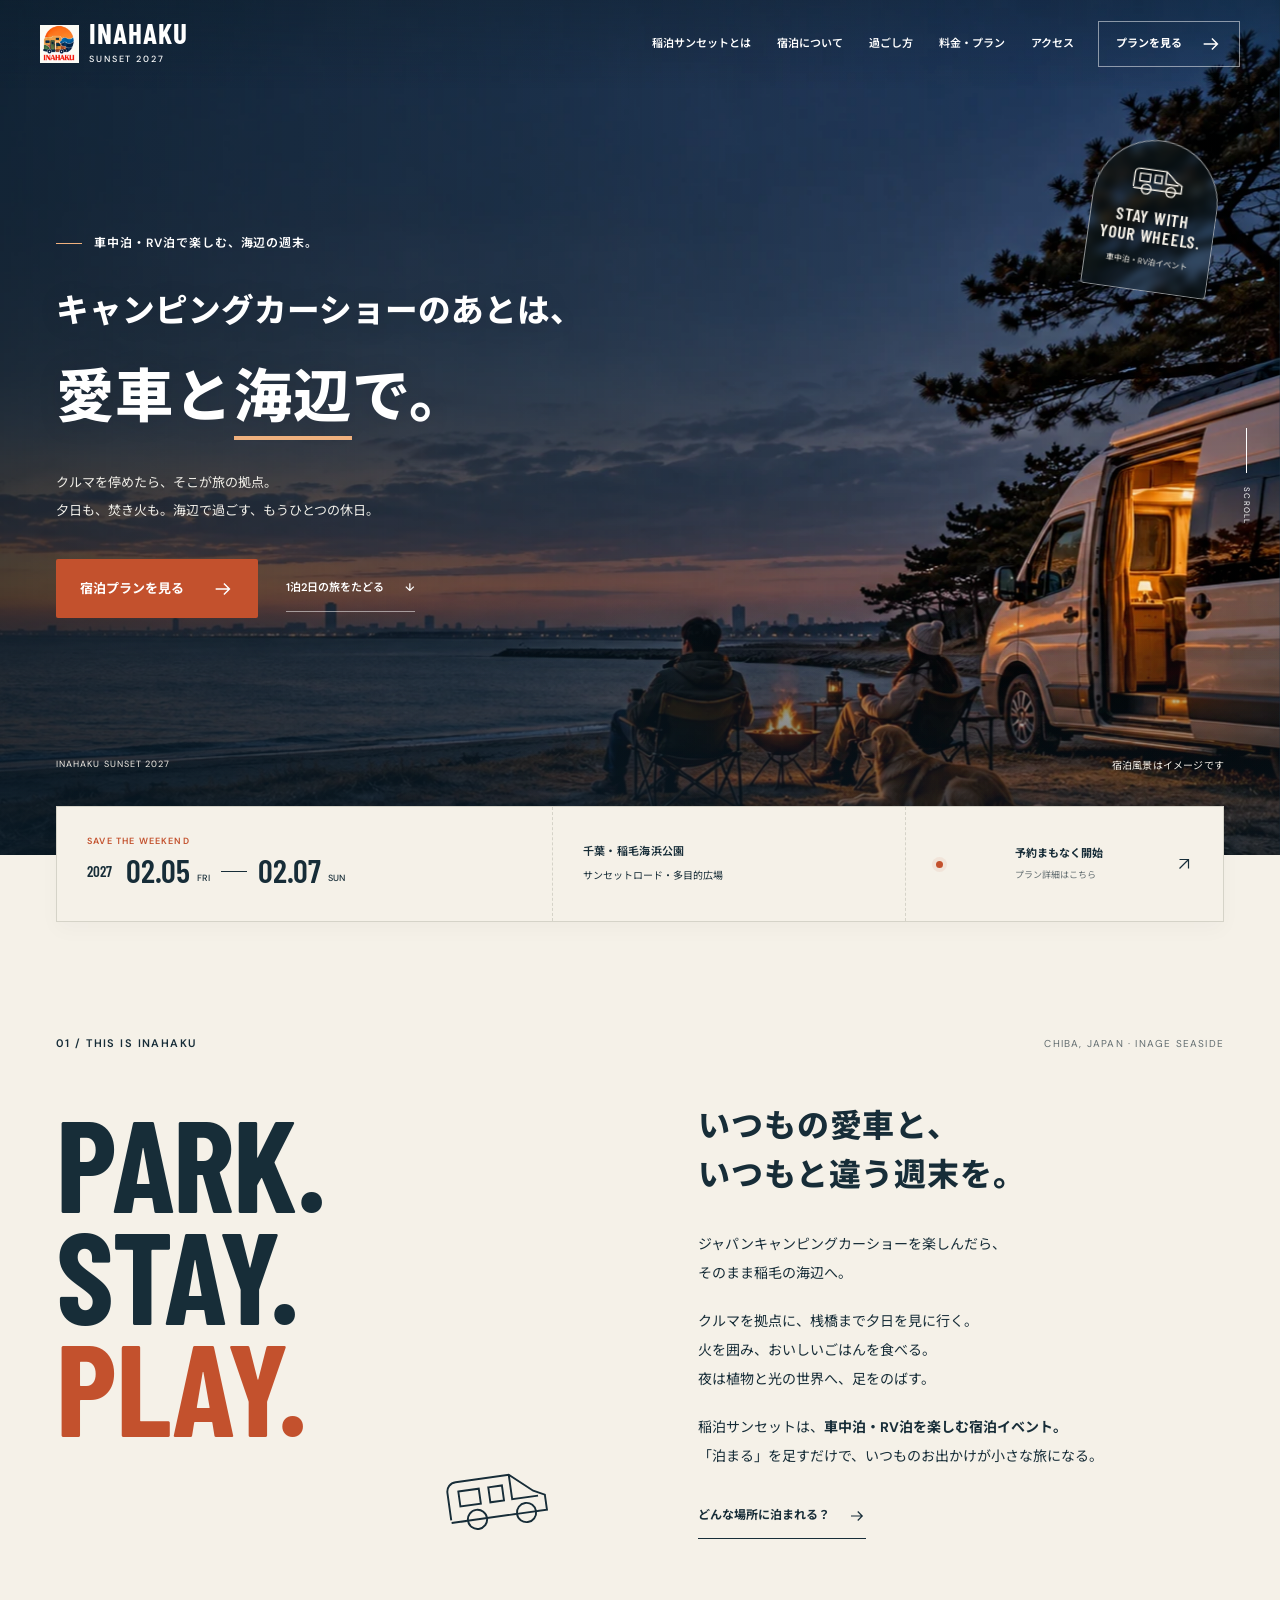
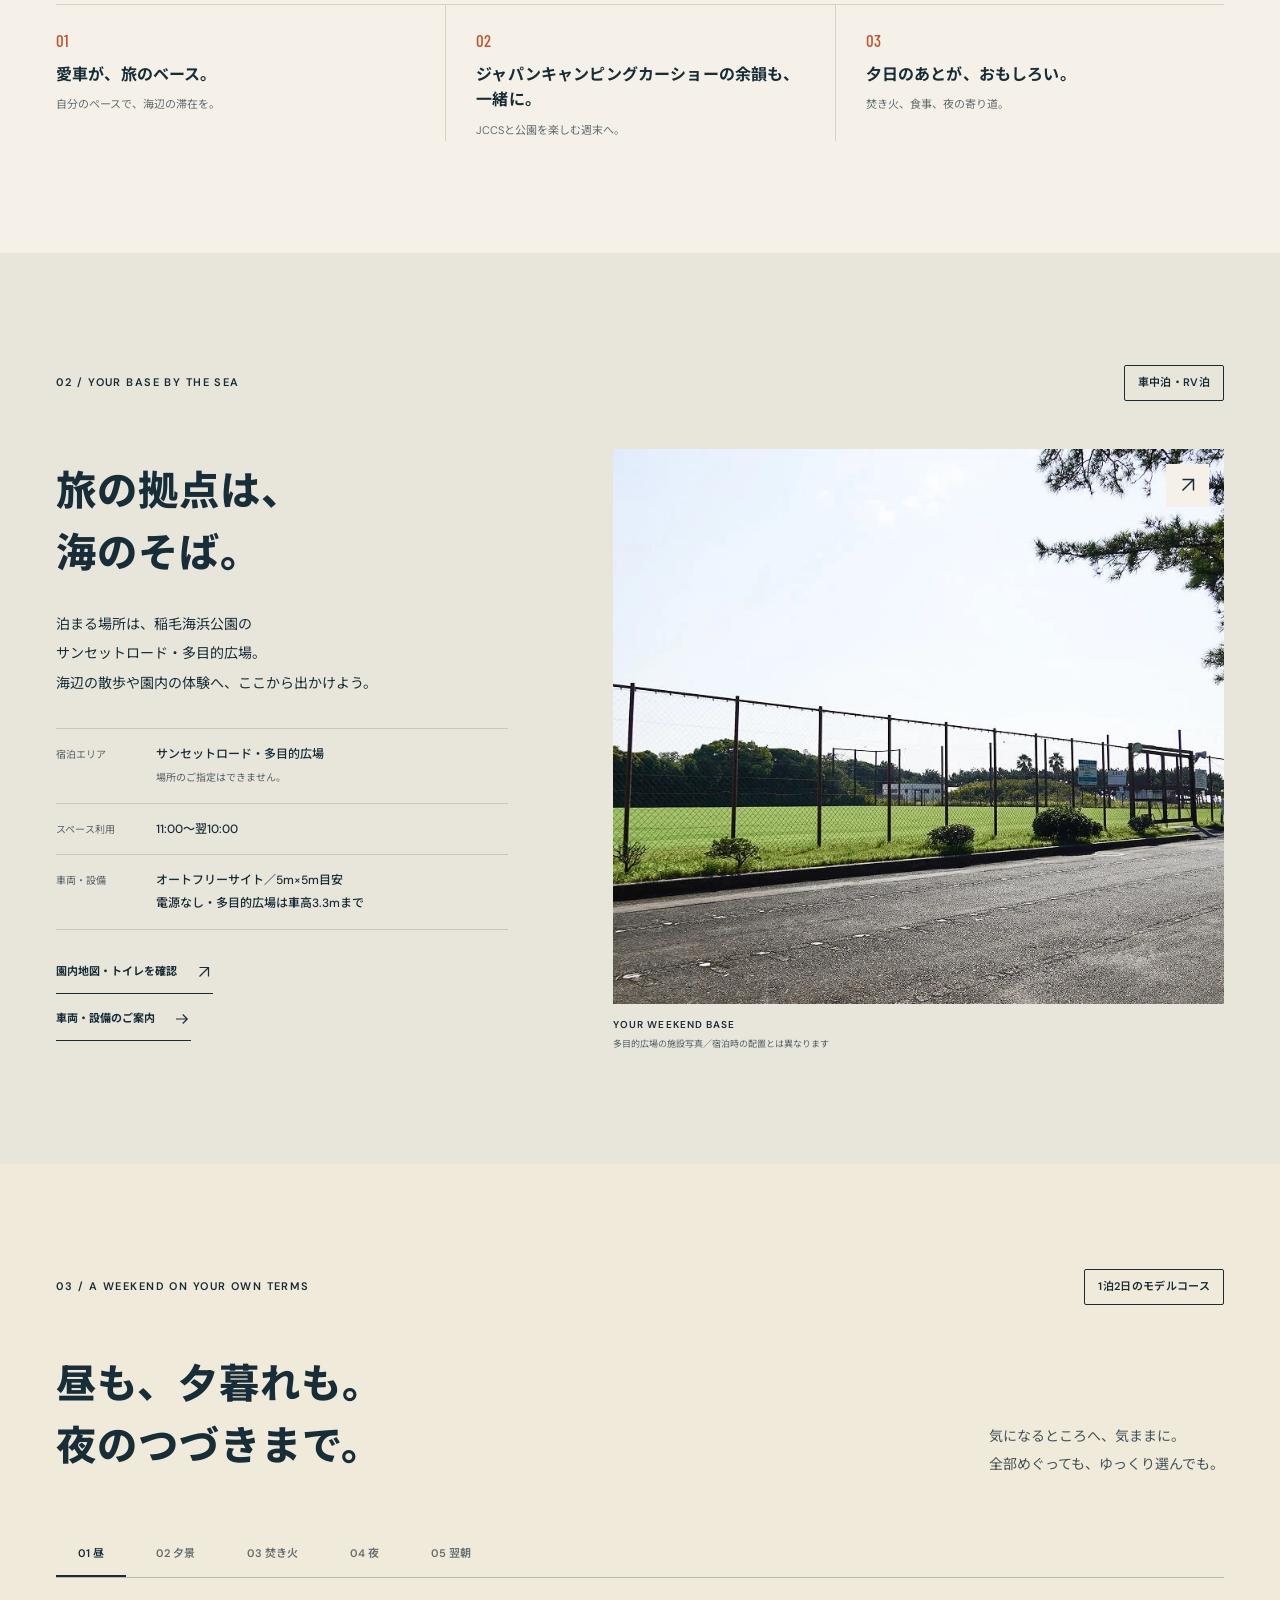
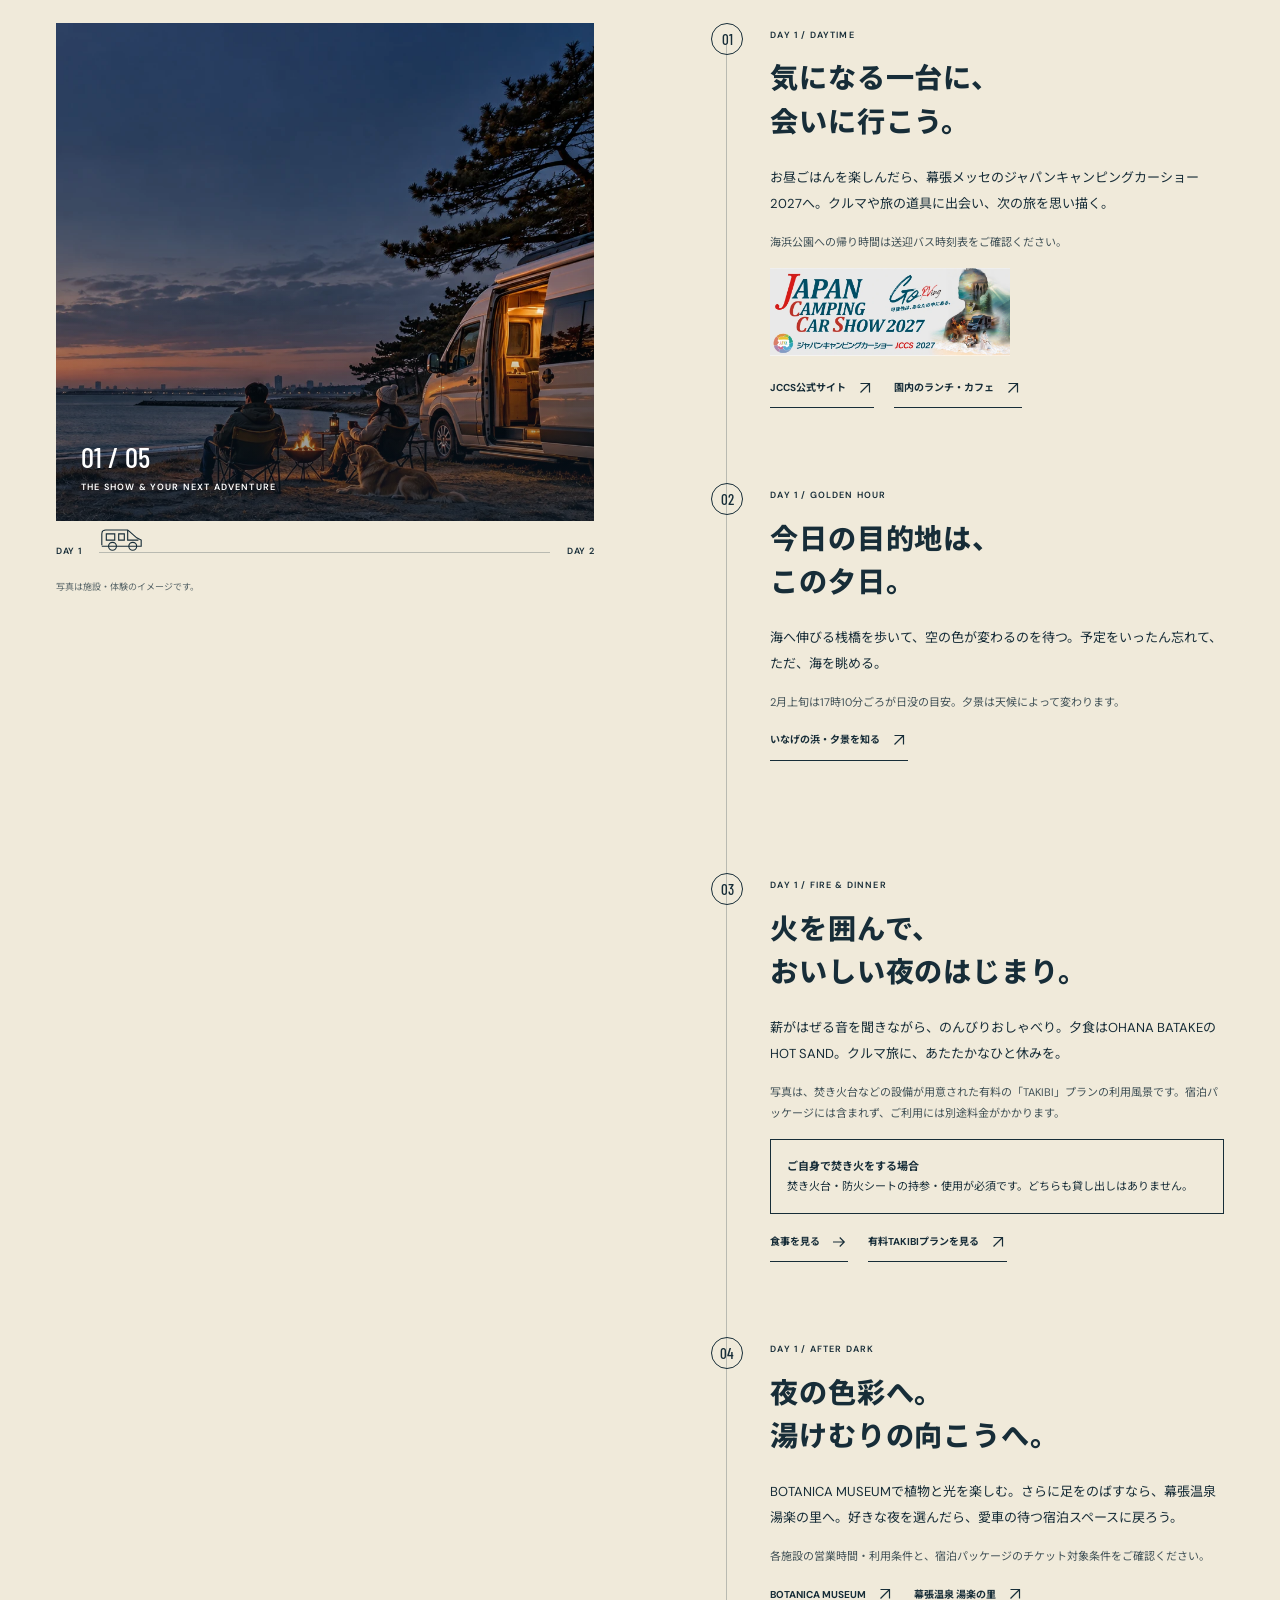
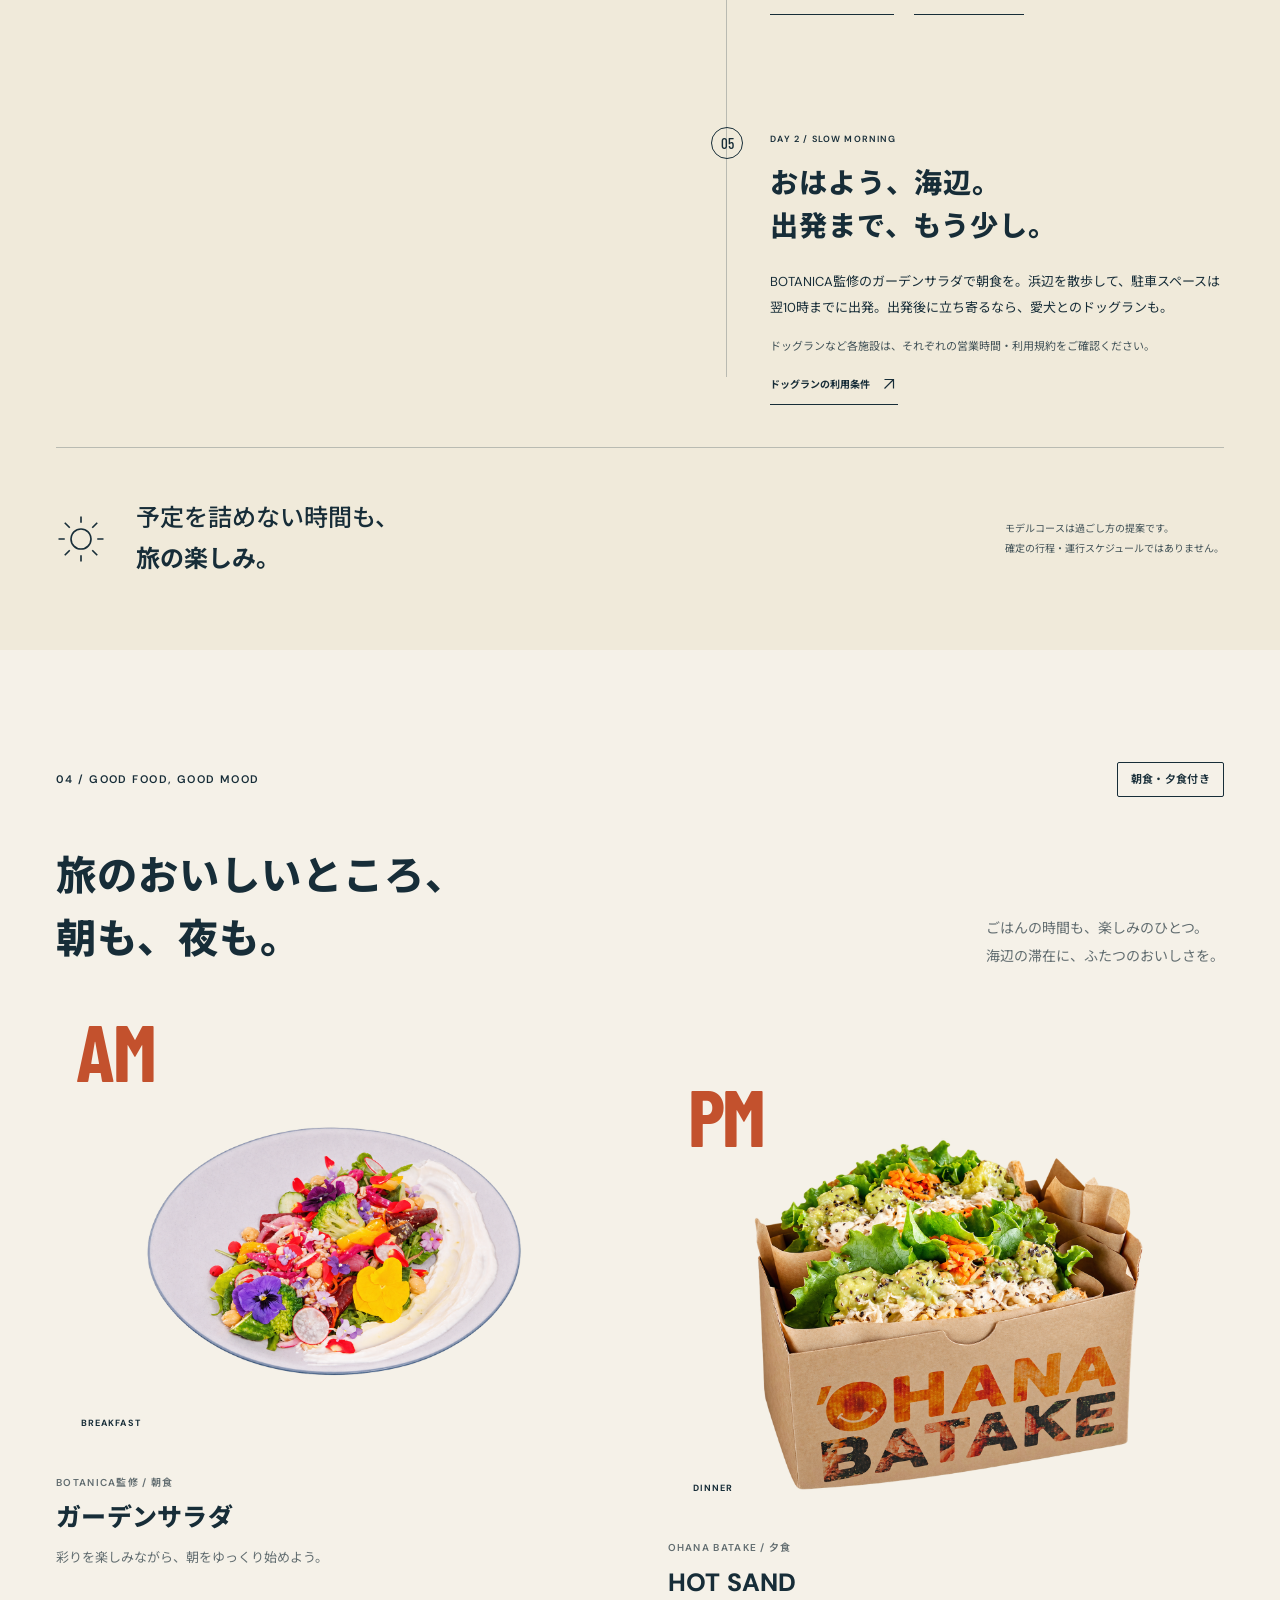
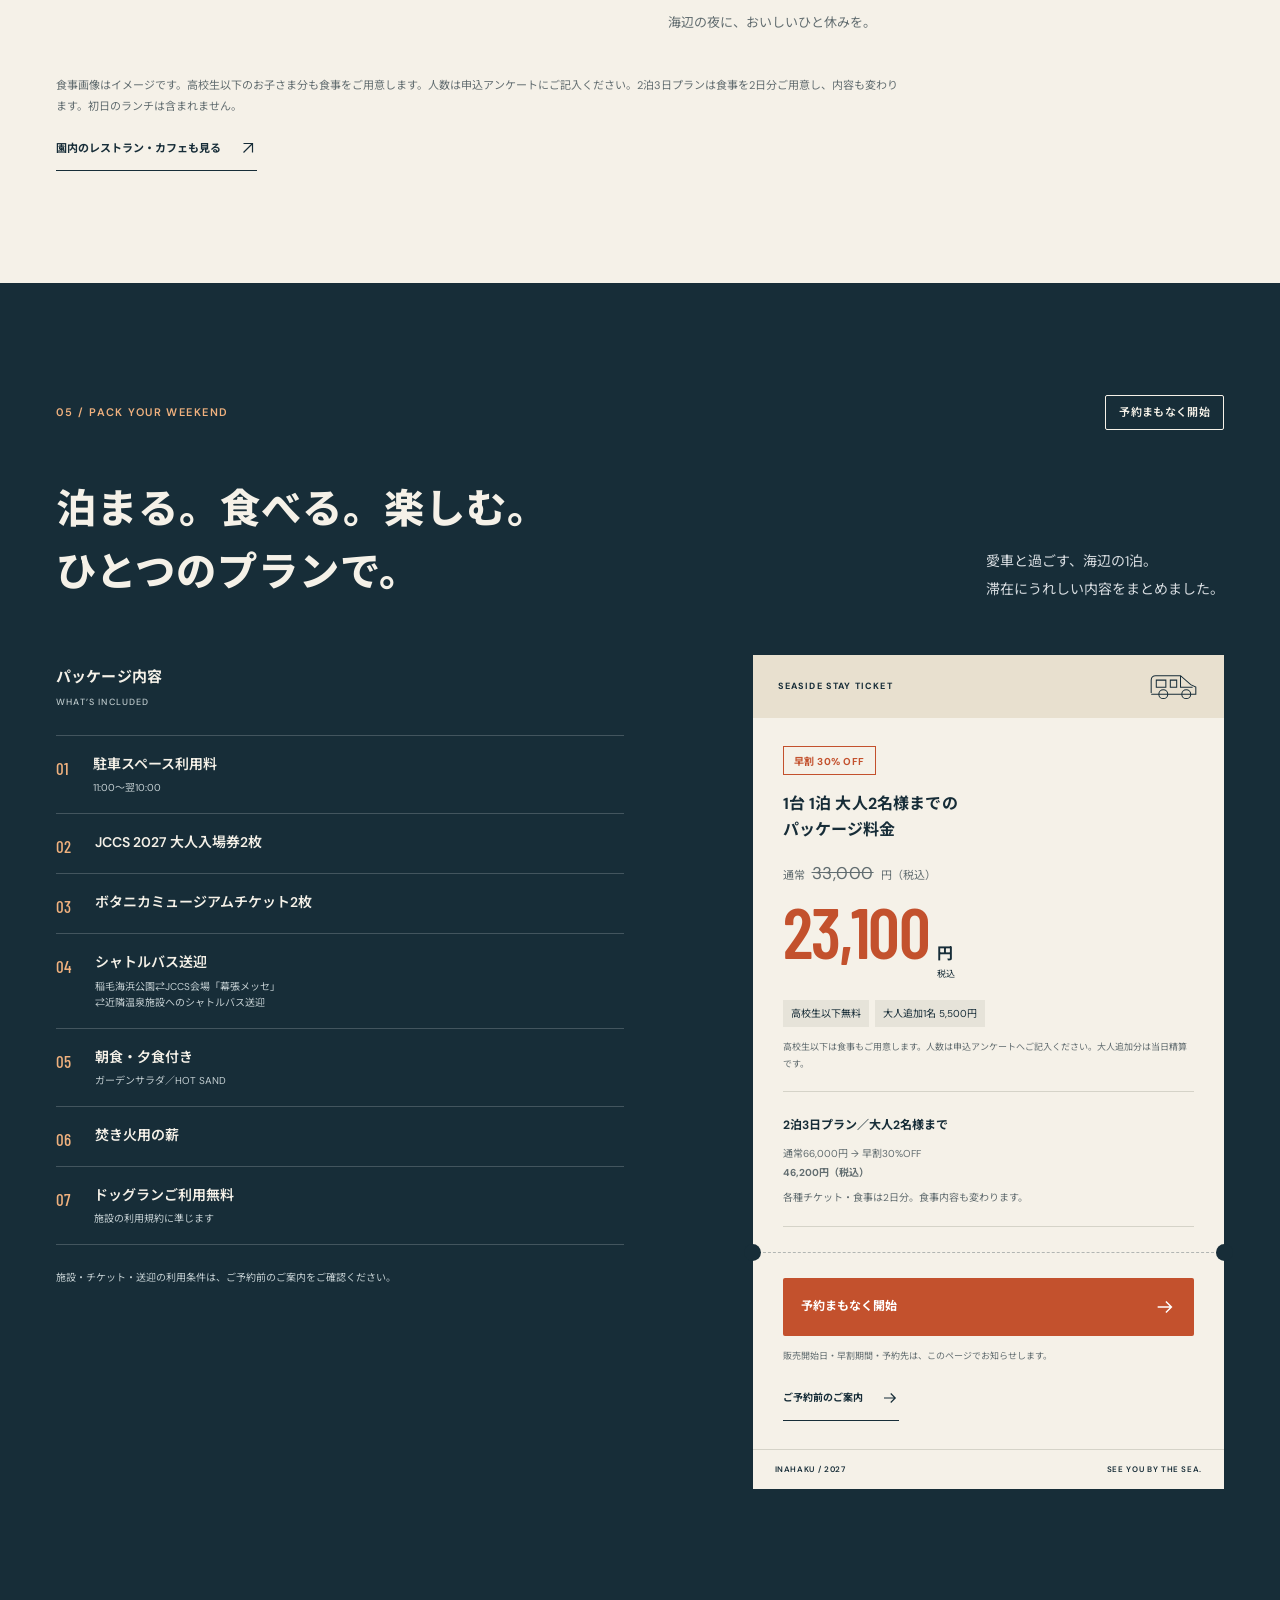
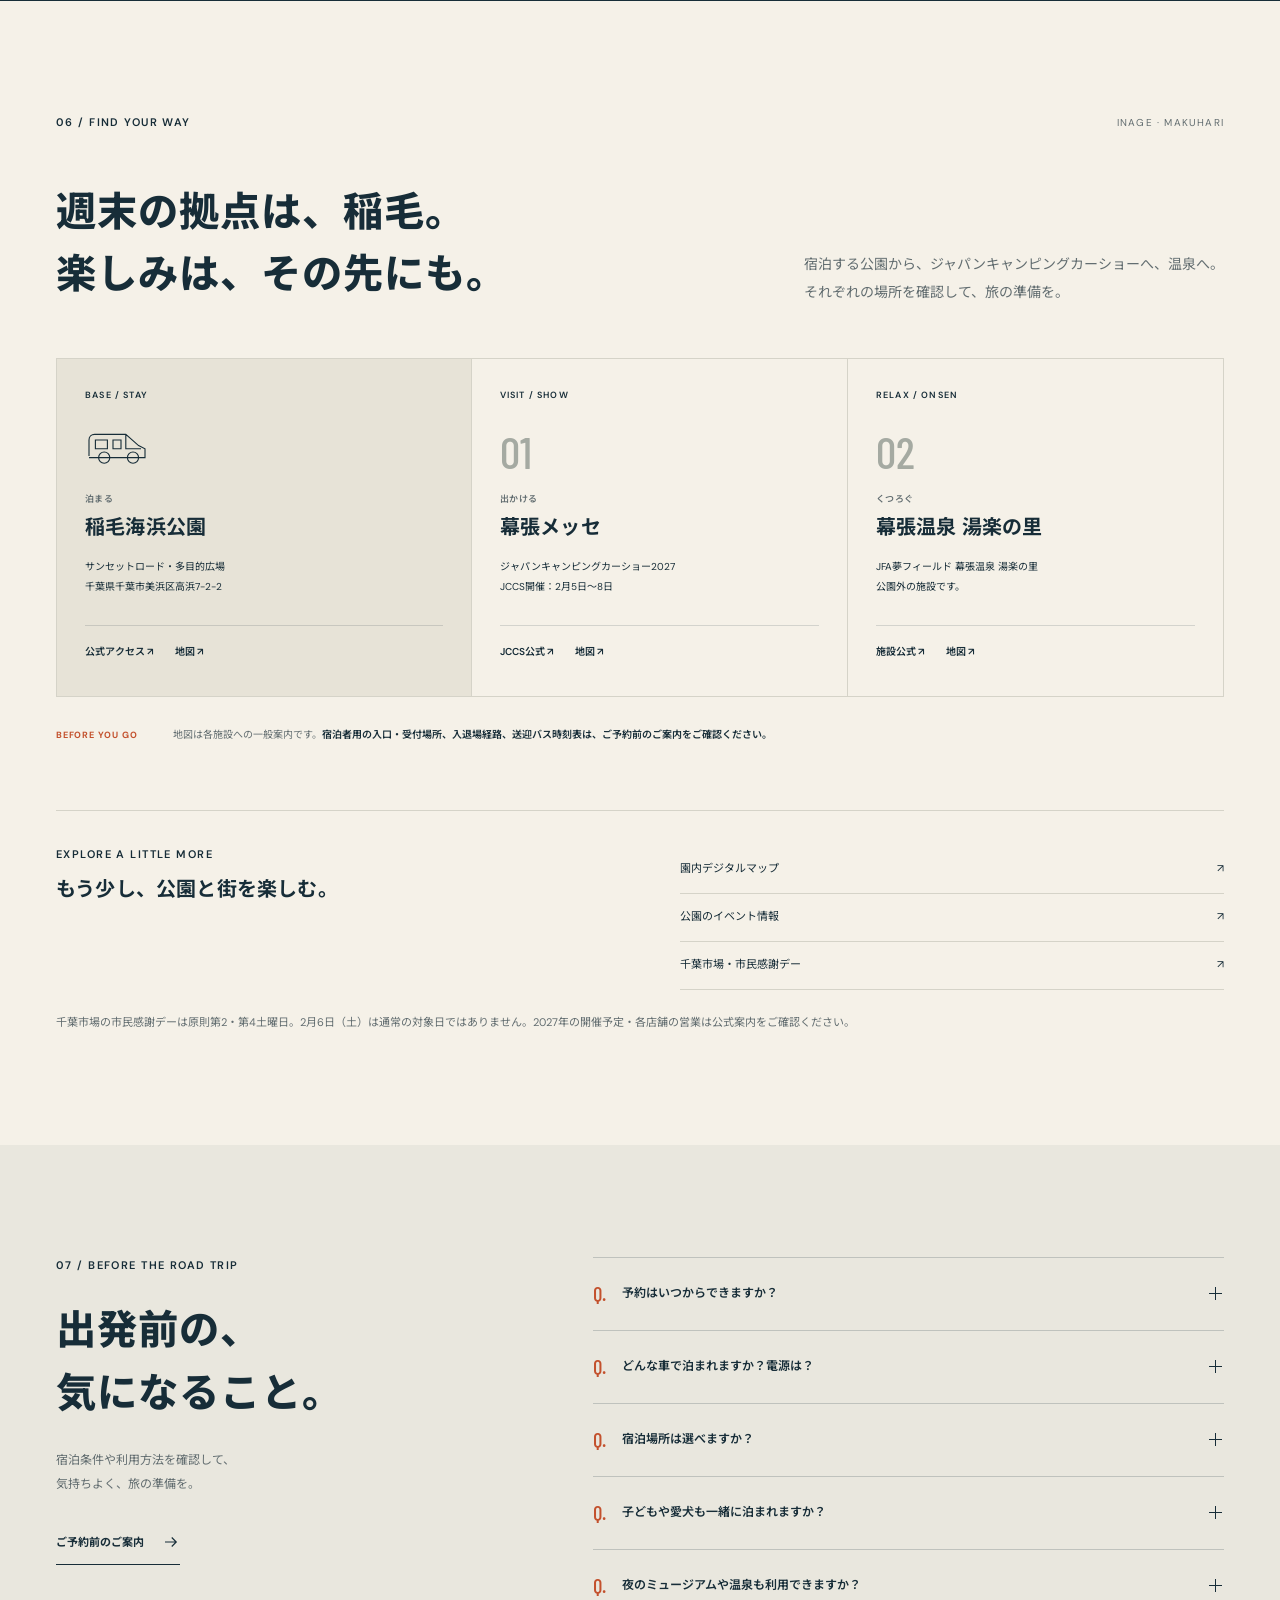
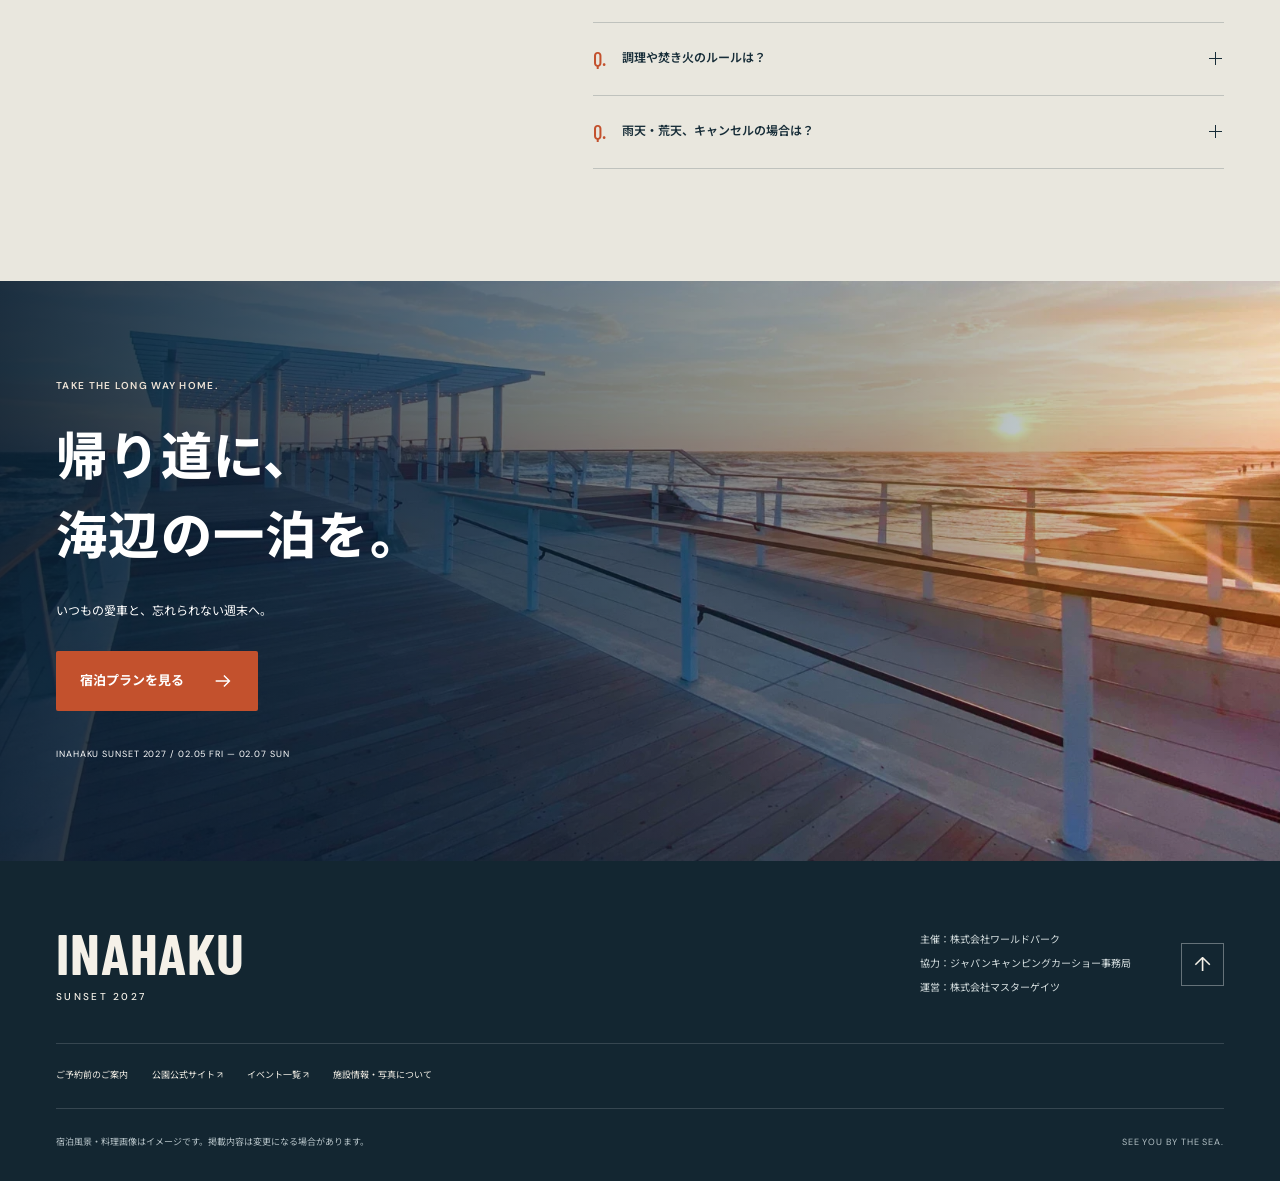
==== commit c67b4924: "Clarify optional paid TAKIBI photo and required personal fire equipment" ====
--- a/index.html
+++ b/index.html
@@ -16,8 +16,8 @@
   <link rel="icon" href="assets/inahaku-logo.webp" type="image/webp">
   <link rel="preconnect" href="https://fonts.googleapis.com"><link rel="preconnect" href="https://fonts.gstatic.com" crossorigin>
   <link href="https://fonts.googleapis.com/css2?family=Barlow+Condensed:wght@500;600;700;800&family=DM+Sans:wght@400;500;600;700&family=Noto+Sans+JP:wght@400;500;600;700;800;900&display=swap" rel="stylesheet">
-  <link rel="stylesheet" href="style.css?v=20261107c">
-  <script src="script.js?v=20261107c" defer></script>
+  <link rel="stylesheet" href="style.css?v=20261107d">
+  <script src="script.js?v=20261107d" defer></script>
 </head>
 <body>
   <svg class="svg-library" xmlns="http://www.w3.org/2000/svg" aria-hidden="true"><defs>
@@ -77,15 +77,15 @@
         <div class="journey-visual"><div class="scene-window">
           <img class="scene-image is-active" data-scene-image="day" src="assets/roadtrip-hero.webp" width="1860" height="846" alt="愛車を拠点に海辺で過ごす、車中泊のイメージ" loading="lazy">
           <img class="scene-image" aria-hidden="true" data-scene-image="sunset" src="assets/pier-sunset.webp" width="1800" height="750" alt="夕日に染まる稲毛の桟橋" loading="lazy">
-          <img class="scene-image" aria-hidden="true" data-scene-image="fire" src="assets/bonfire.webp" width="960" height="640" alt="夕暮れの海辺で楽しむ焚き火" loading="lazy">
+          <img class="scene-image" aria-hidden="true" data-scene-image="fire" src="assets/bonfire.webp" width="960" height="640" alt="別料金のTAKIBIプランの利用風景。写真の焚き火台などの設備は宿泊パッケージには含まれません" loading="lazy">
           <img class="scene-image" aria-hidden="true" data-scene-image="night" src="assets/botanica-night.webp" width="960" height="960" alt="BOTANICA MUSEUMの植物と光がつくる夜の空間" loading="lazy">
           <img class="scene-image" aria-hidden="true" data-scene-image="morning" src="assets/botanica-day.webp" width="960" height="560" alt="朝の散策のイメージ。園内施設の緑の風景" loading="lazy">
-          <div class="scene-gradient"></div><div class="scene-caption"><span class="scene-counter" data-scene-count>01 / 05</span><p data-scene-label>THE SHOW & YOUR NEXT ADVENTURE</p></div>
+          <div class="scene-gradient"></div><p class="scene-plan-note">写真は有料のTAKIBIプランです<br><strong>宿泊料金には含まれません／別途料金</strong></p><div class="scene-caption"><span class="scene-counter" data-scene-count>01 / 05</span><p data-scene-label>THE SHOW & YOUR NEXT ADVENTURE</p></div>
         </div><div class="route-strip" aria-hidden="true"><span>DAY 1</span><div class="route-line"><span class="route-fill"></span><svg class="route-van"><use href="#i-van"/></svg></div><span>DAY 2</span></div><p class="scene-footnote">写真は施設・体験のイメージです。</p></div>
         <div class="journey-stops">
           <article class="journey-stop" id="journey-day" data-scene="day" data-period="day"><div class="stop-marker"><span>01</span></div><div class="stop-copy"><span class="eyebrow">DAY 1 / DAYTIME</span><h3>気になる一台に、<br>会いに行こう。</h3><p>お昼ごはんを楽しんだら、幕張メッセのジャパンキャンピングカーショー2027へ。クルマや旅の道具に出会い、次の旅を思い描く。</p><p class="stop-note">海浜公園への帰り時間は送迎バス時刻表をご確認ください。</p><img class="show-wordmark" src="assets/jccs.webp" width="1100" height="550" alt="ジャパンキャンピングカーショー2027 公式ビジュアル" loading="lazy"><div class="inline-links"><a class="text-link" href="https://jrva-event.com/ex/jccs/" target="_blank" rel="noopener noreferrer">JCCS公式サイト <svg class="icon"><use href="#i-external"/></svg></a><a class="text-link" href="https://sunsetbeachpark.jp/food/" target="_blank" rel="noopener noreferrer">園内のランチ・カフェ <svg class="icon"><use href="#i-external"/></svg></a></div></div><img class="stop-mobile-image" src="assets/jccs.webp" width="1100" height="550" loading="lazy" alt="JCCS公式ビジュアル"></article>
           <article class="journey-stop" id="journey-sunset" data-scene="sunset" data-period="sunset"><div class="stop-marker"><span>02</span></div><div class="stop-copy"><span class="eyebrow">DAY 1 / GOLDEN HOUR</span><h3>今日の目的地は、<br>この夕日。</h3><p>海へ伸びる桟橋を歩いて、空の色が変わるのを待つ。予定をいったん忘れて、ただ、海を眺める。</p><p class="stop-note">2月上旬は17時10分ごろが日没の目安。夕景は天候によって変わります。</p><a class="text-link" href="https://sunsetbeachpark.jp/activity/inage-beach/" target="_blank" rel="noopener noreferrer">いなげの浜・夕景を知る <svg class="icon"><use href="#i-external"/></svg></a></div><img class="stop-mobile-image" src="assets/pier-sunset-800.webp" width="800" height="333" loading="lazy" alt="夕暮れの桟橋と海"></article>
-          <article class="journey-stop" id="journey-fire" data-scene="fire" data-period="sunset"><div class="stop-marker"><span>03</span></div><div class="stop-copy"><span class="eyebrow">DAY 1 / FIRE & DINNER</span><h3>火を囲んで、<br>おいしい夜のはじまり。</h3><p>薪がはぜる音を聞きながら、のんびりおしゃべり。夕食はOHANA BATAKEのHOT SAND。クルマ旅に、あたたかなひと休みを。</p><p class="stop-note">焚き火台と防火シートはお客様ご自身でご用意ください。貸し出しはありません。通常の有料TAKIBIプランとは条件が異なります。</p><div class="inline-links"><a class="text-link" href="#food">食事を見る <svg class="icon"><use href="#i-arrow"/></svg></a><a class="text-link" href="https://sunsetbeachpark.jp/activity/inage-bonfire/" target="_blank" rel="noopener noreferrer">通常のTAKIBI案内 <svg class="icon"><use href="#i-external"/></svg></a></div></div><img class="stop-mobile-image" src="assets/bonfire.webp" width="960" height="640" loading="lazy" alt="海辺の焚き火"></article>
+          <article class="journey-stop" id="journey-fire" data-scene="fire" data-period="sunset"><div class="stop-marker"><span>03</span></div><div class="stop-copy"><span class="eyebrow">DAY 1 / FIRE & DINNER</span><h3>火を囲んで、<br>おいしい夜のはじまり。</h3><p>薪がはぜる音を聞きながら、のんびりおしゃべり。夕食はOHANA BATAKEのHOT SAND。クルマ旅に、あたたかなひと休みを。</p><p class="stop-note">写真は、焚き火台などの設備が用意された有料の「TAKIBI」プランの利用風景です。宿泊パッケージには含まれず、ご利用には別途料金がかかります。</p><p class="stop-note fire-requirement"><strong>ご自身で焚き火をする場合</strong><br>焚き火台・防火シートの持参・使用が必須です。どちらも貸し出しはありません。</p><div class="inline-links"><a class="text-link" href="#food">食事を見る <svg class="icon"><use href="#i-arrow"/></svg></a><a class="text-link" href="https://sunsetbeachpark.jp/activity/inage-bonfire/" target="_blank" rel="noopener noreferrer">有料TAKIBIプランを見る <svg class="icon"><use href="#i-external"/></svg></a></div></div><img class="stop-mobile-image" src="assets/bonfire.webp" width="960" height="640" loading="lazy" alt="焚き火台などの設備がある有料TAKIBIプランの利用風景"><p class="mobile-fire-caption">写真：有料TAKIBIプラン（宿泊料金には含まれません／別途料金）</p></article>
           <article class="journey-stop" id="journey-night" data-scene="night" data-period="night"><div class="stop-marker"><span>04</span></div><div class="stop-copy"><span class="eyebrow">DAY 1 / AFTER DARK</span><h3>夜の色彩へ。<br>湯けむりの向こうへ。</h3><p>BOTANICA MUSEUMで植物と光を楽しむ。さらに足をのばすなら、幕張温泉 湯楽の里へ。好きな夜を選んだら、愛車の待つ宿泊スペースに戻ろう。</p><p class="stop-note">各施設の営業時間・利用条件と、宿泊パッケージのチケット対象条件をご確認ください。</p><div class="inline-links"><a class="text-link" href="https://sunsetbeachpark.jp/activity/botanicamuseum/" target="_blank" rel="noopener noreferrer">BOTANICA MUSEUM <svg class="icon"><use href="#i-external"/></svg></a><a class="text-link" href="https://www.yurakirari.com/makuhari/" target="_blank" rel="noopener noreferrer">幕張温泉 湯楽の里 <svg class="icon"><use href="#i-external"/></svg></a></div></div><img class="stop-mobile-image" src="assets/botanica-night-800.webp" width="800" height="800" loading="lazy" alt="BOTANICA MUSEUMの夜の光"></article>
           <article class="journey-stop" id="journey-morning" data-scene="morning" data-period="morning"><div class="stop-marker"><span>05</span></div><div class="stop-copy"><span class="eyebrow">DAY 2 / SLOW MORNING</span><h3>おはよう、海辺。<br>出発まで、もう少し。</h3><p>BOTANICA監修のガーデンサラダで朝食を。浜辺を散歩して、駐車スペースは翌10時までに出発。出発後に立ち寄るなら、愛犬とのドッグランも。</p><p class="stop-note">ドッグランなど各施設は、それぞれの営業時間・利用規約をご確認ください。</p><a class="text-link" href="https://sunsetbeachpark.jp/activity/dog-run/" target="_blank" rel="noopener noreferrer">ドッグランの利用条件 <svg class="icon"><use href="#i-external"/></svg></a></div><img class="stop-mobile-image" src="assets/botanica-day-800.webp" width="800" height="467" loading="lazy" alt="園内施設の緑の風景"></article>
         </div>
--- a/style.css
+++ b/style.css
@@ -3204,3 +3204,10 @@
 .guide-row p+p { margin-top:12px; }
 .guide-row a[href^="mailto:"] { text-decoration:underline; }
 @media(max-width:650px){.guide-table{font-size:10px}.guide-table th,.guide-table td{padding:10px 6px}.guide-row ul{font-size:12px}}
+
+/* Distinguish the optional equipped TAKIBI plan from self-managed fires. */
+.scene-plan-note { display:none; position:absolute; top:16px; left:16px; right:16px; margin:0; padding:12px 16px; color:var(--ink); background:var(--paper); font-size:12px; line-height:1.8; z-index:2; }
+.journey-section[data-active-scene=fire] .scene-plan-note { display:block; }
+.stop-copy>p.fire-requirement { padding:16px; border:1px solid currentColor; opacity:1; }
+.mobile-fire-caption { display:none; }
+@media (max-width:650px) { .mobile-fire-caption { display:block; grid-column:2; margin:0; font-size:11px; line-height:1.8; } }
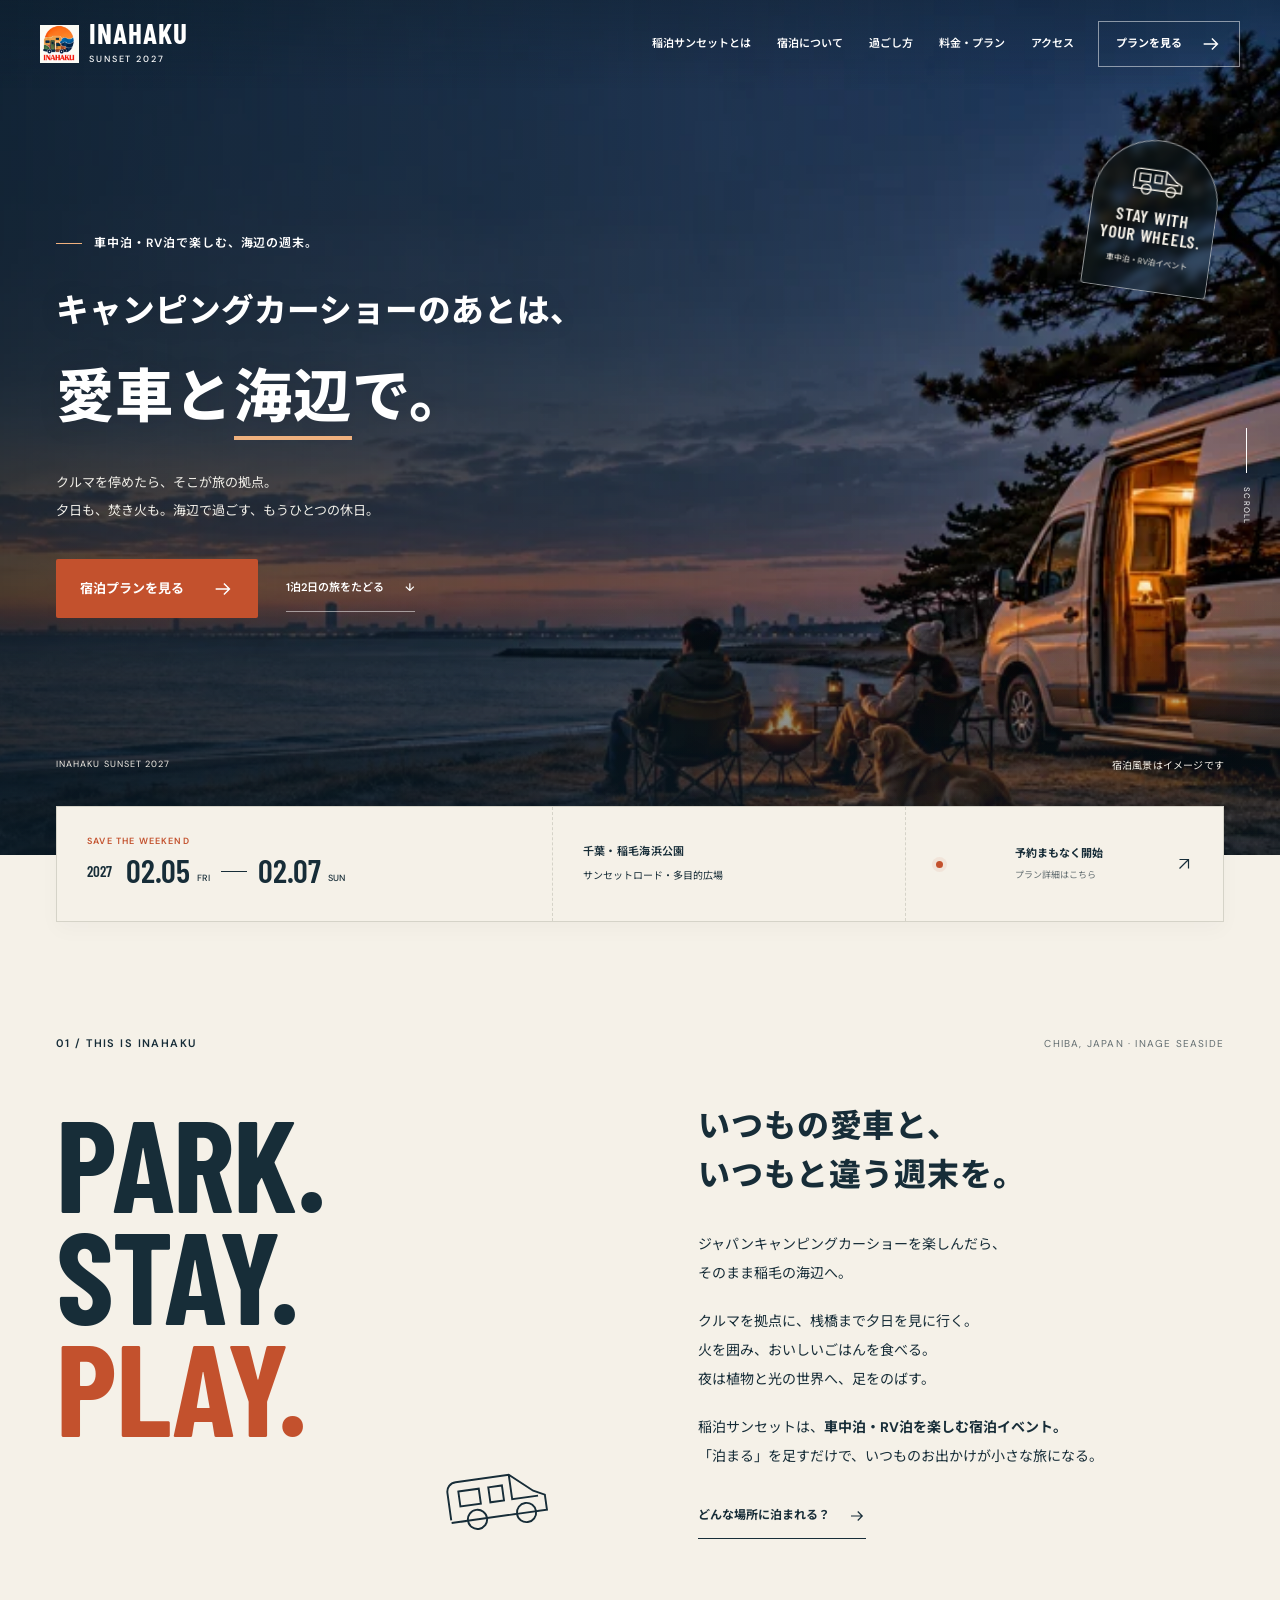
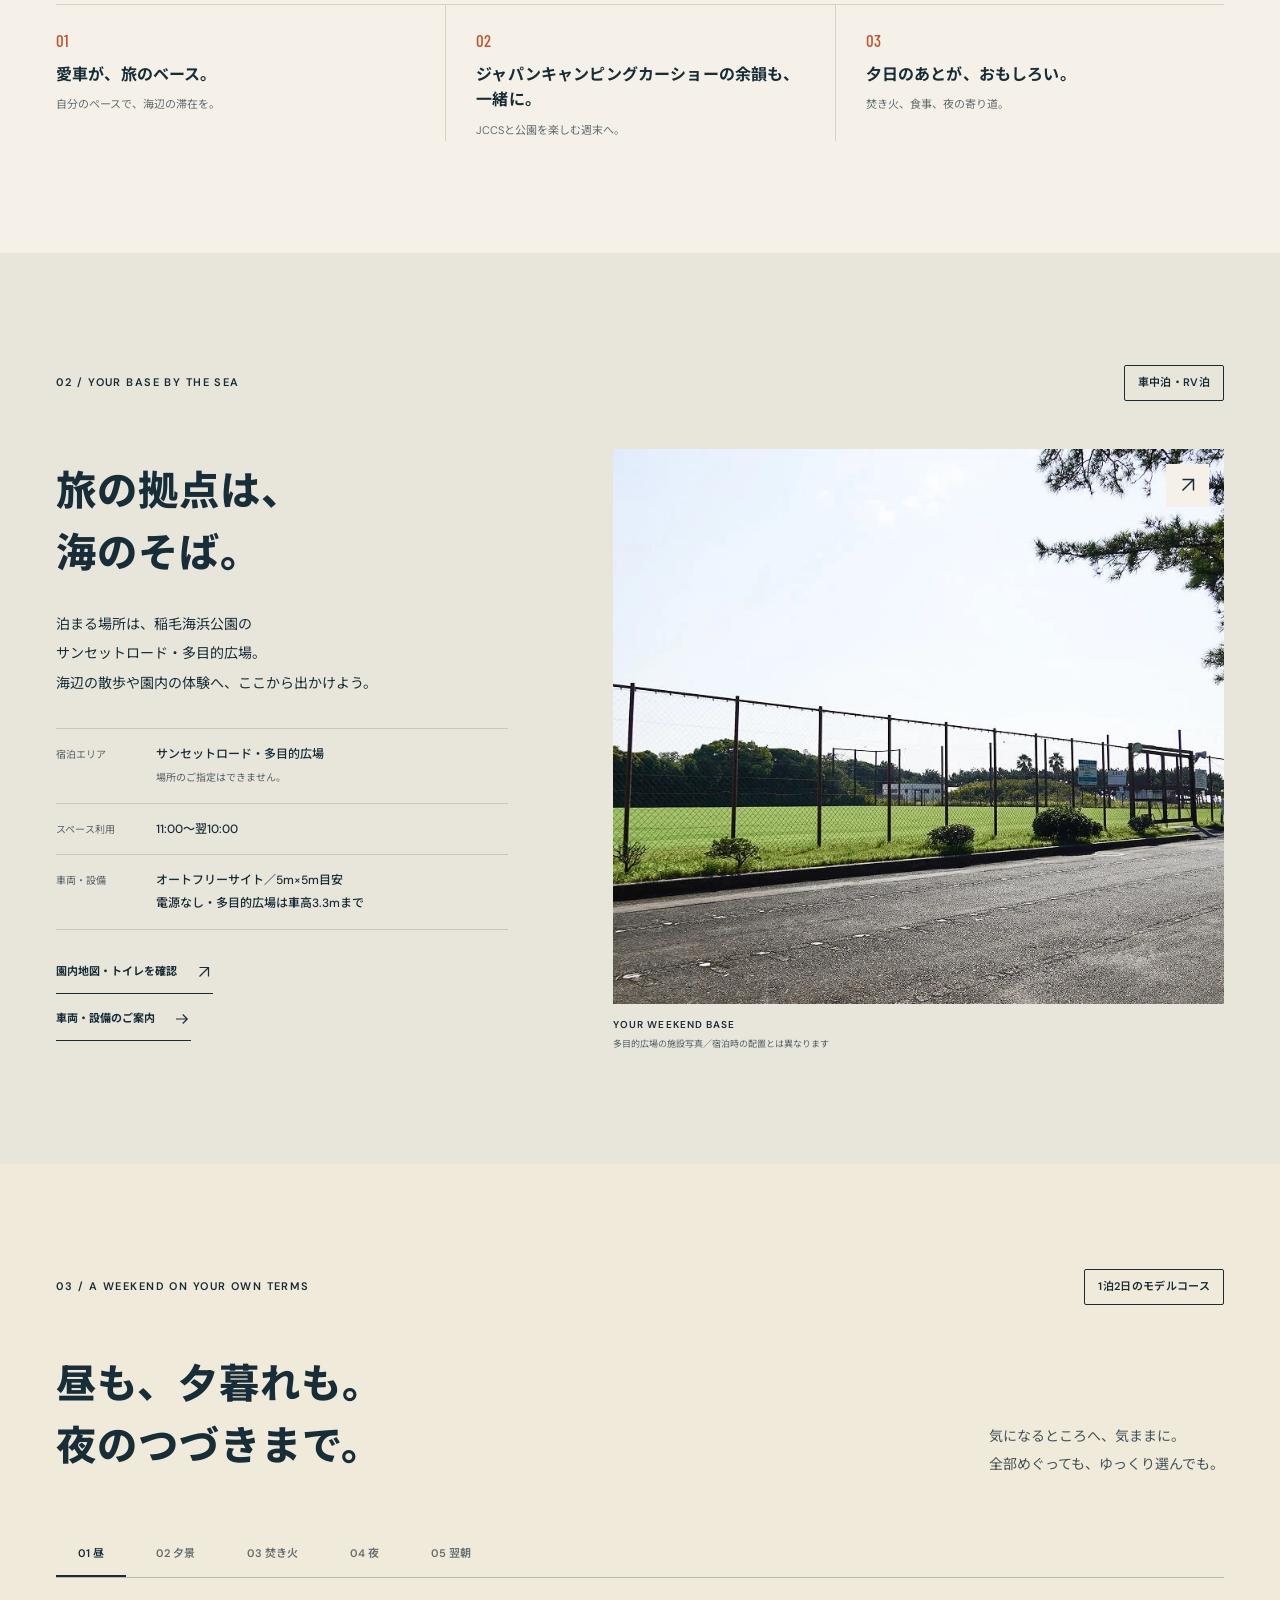
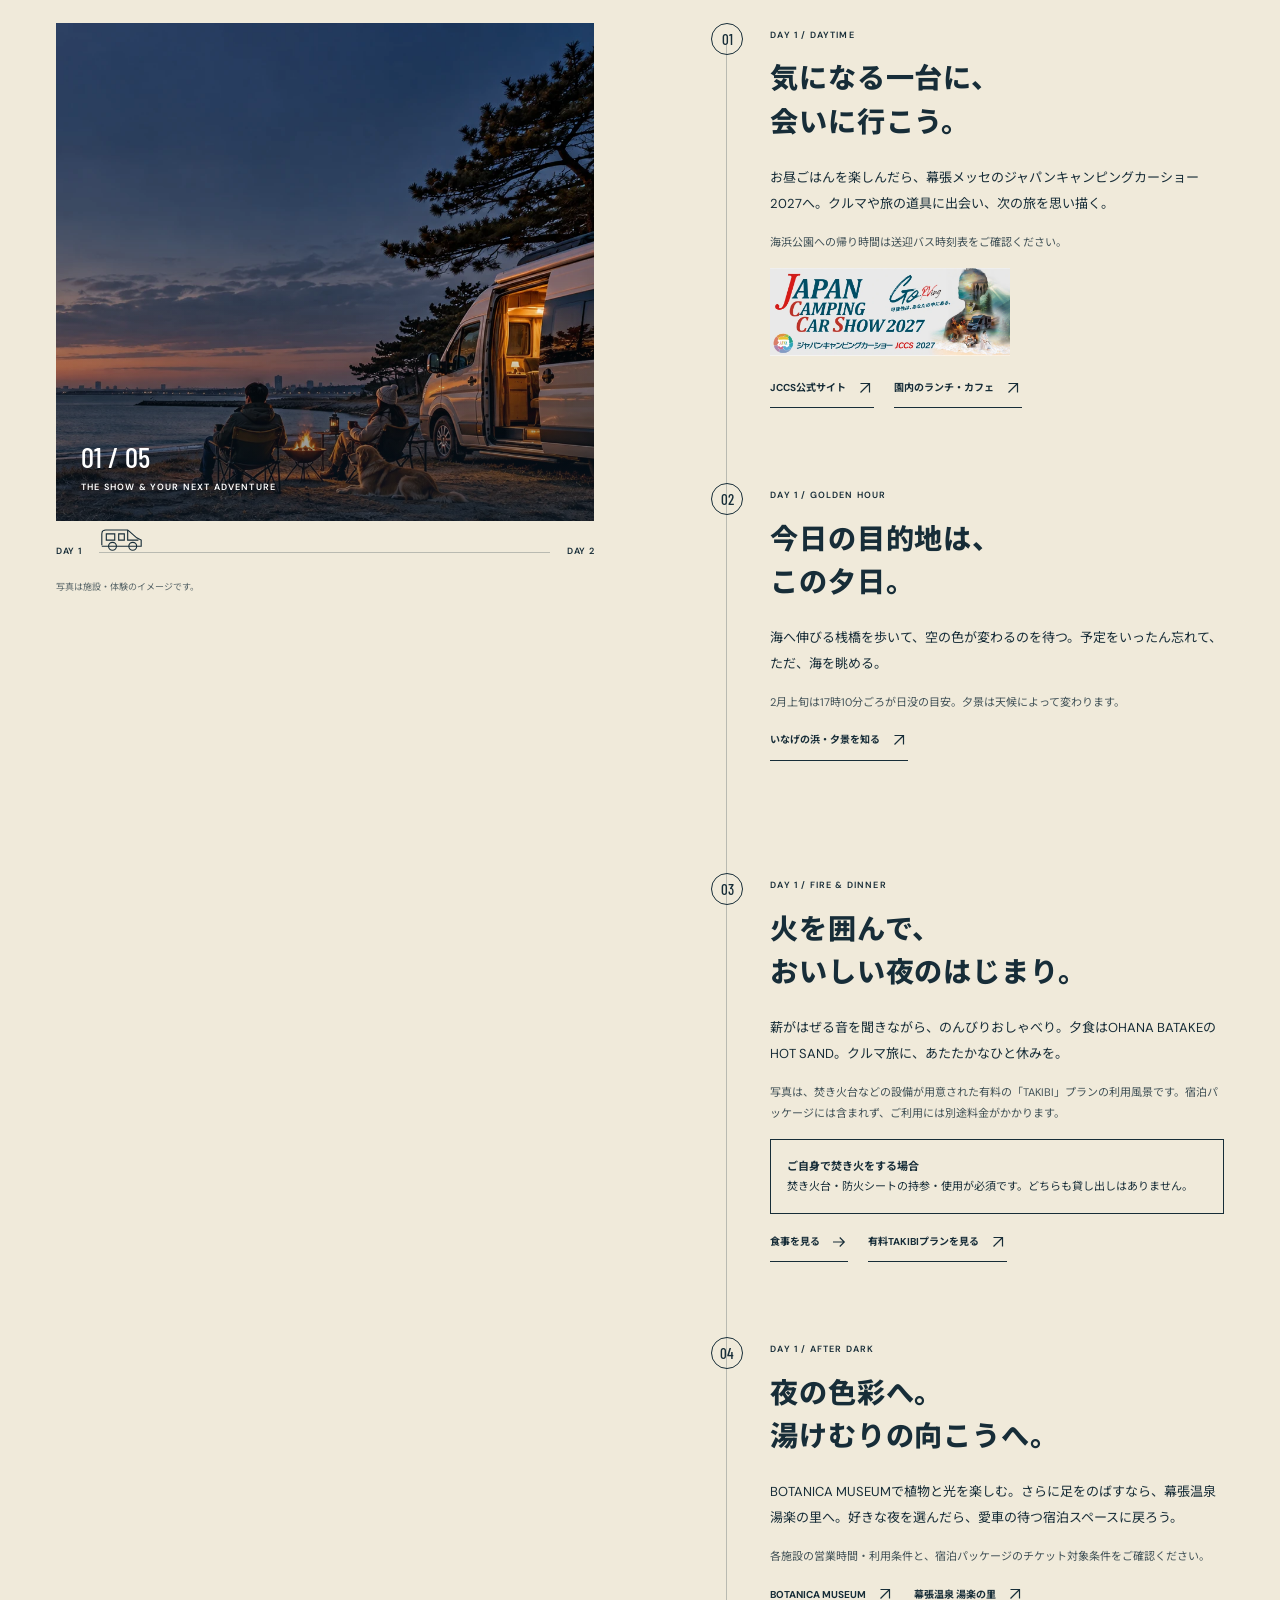
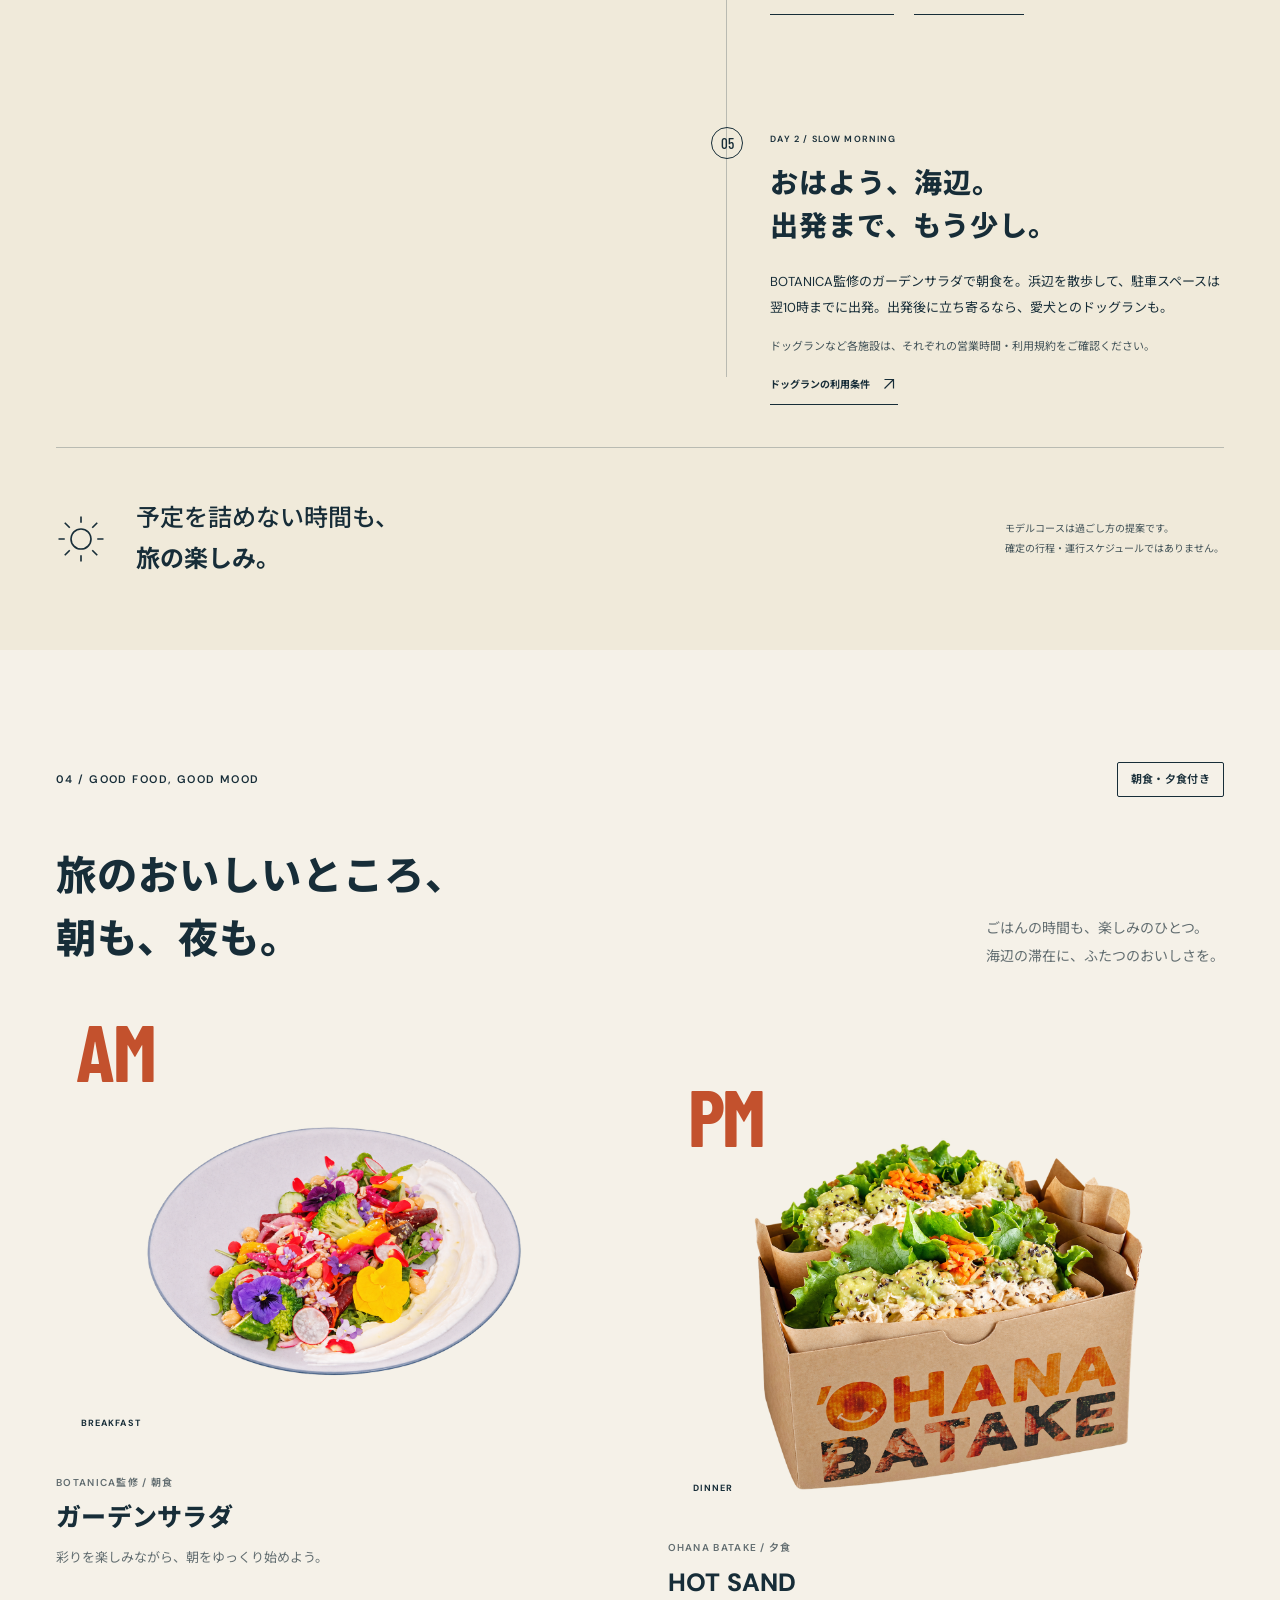
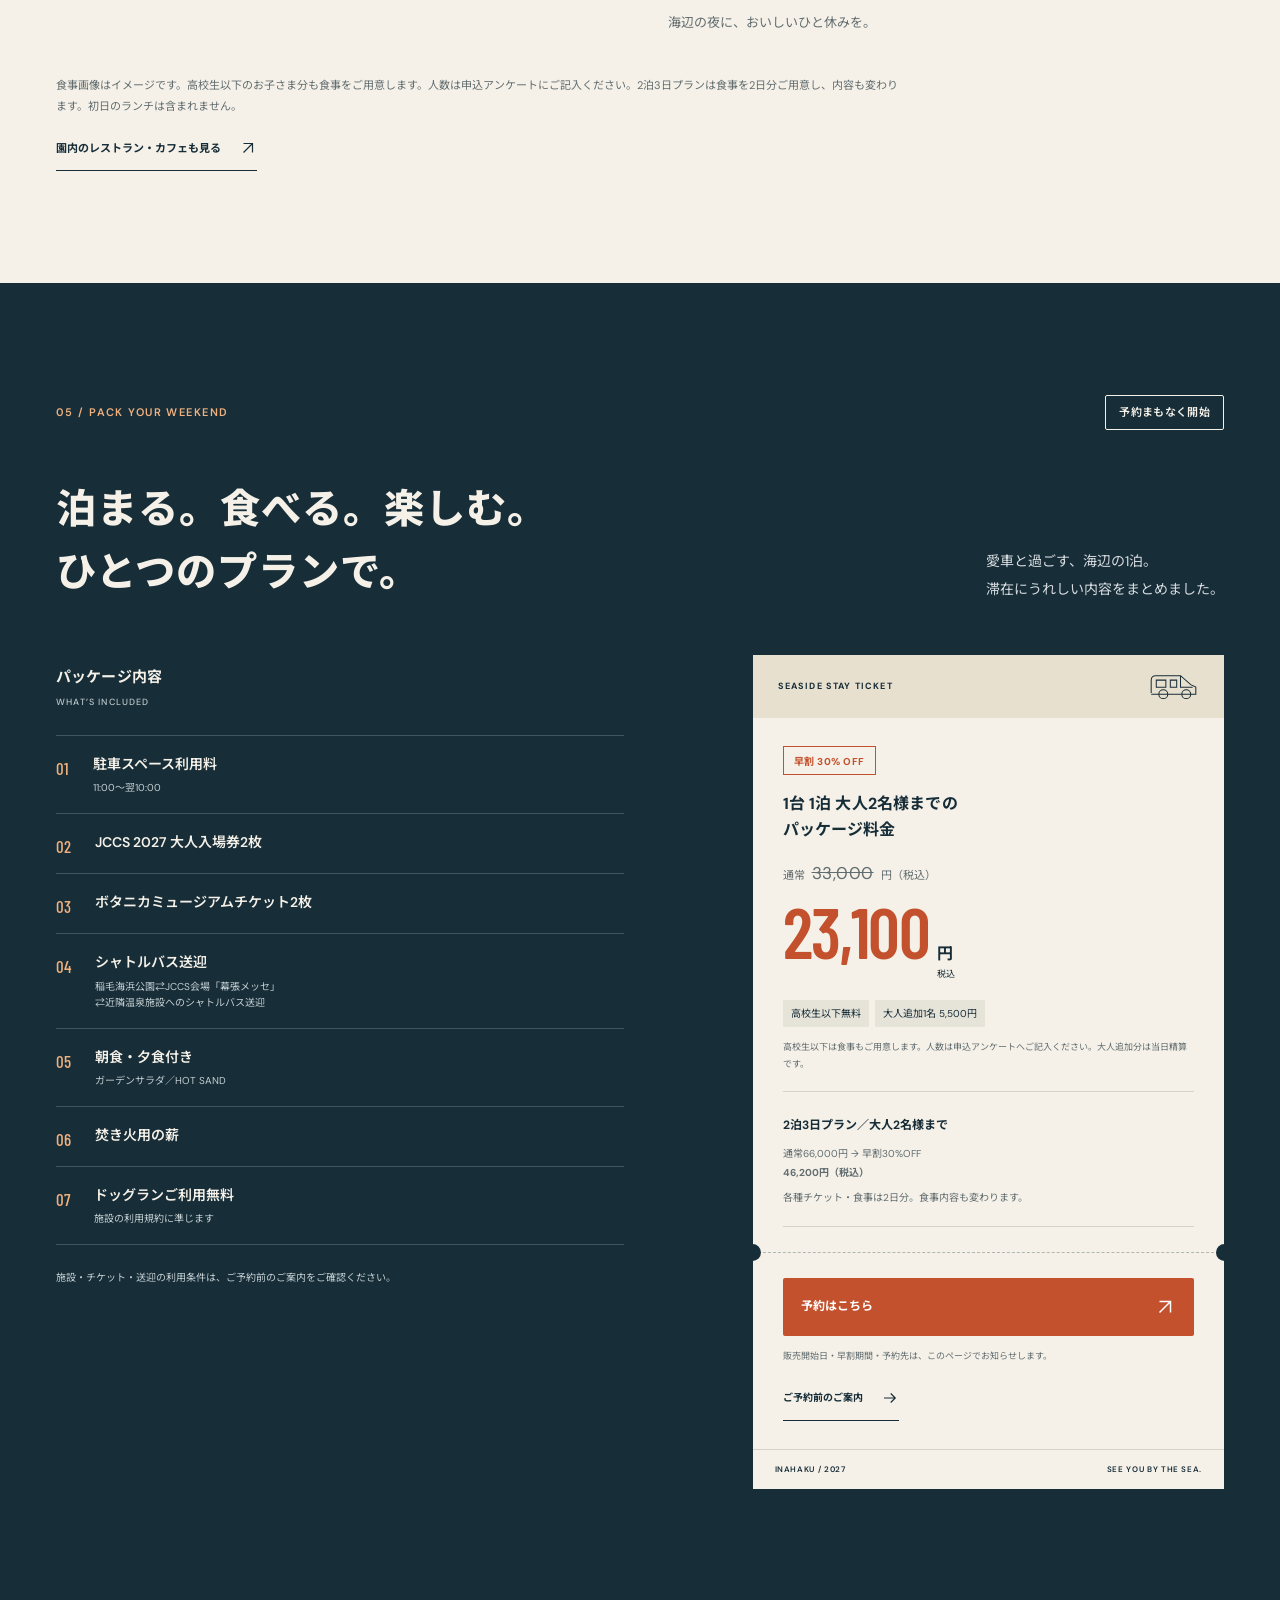
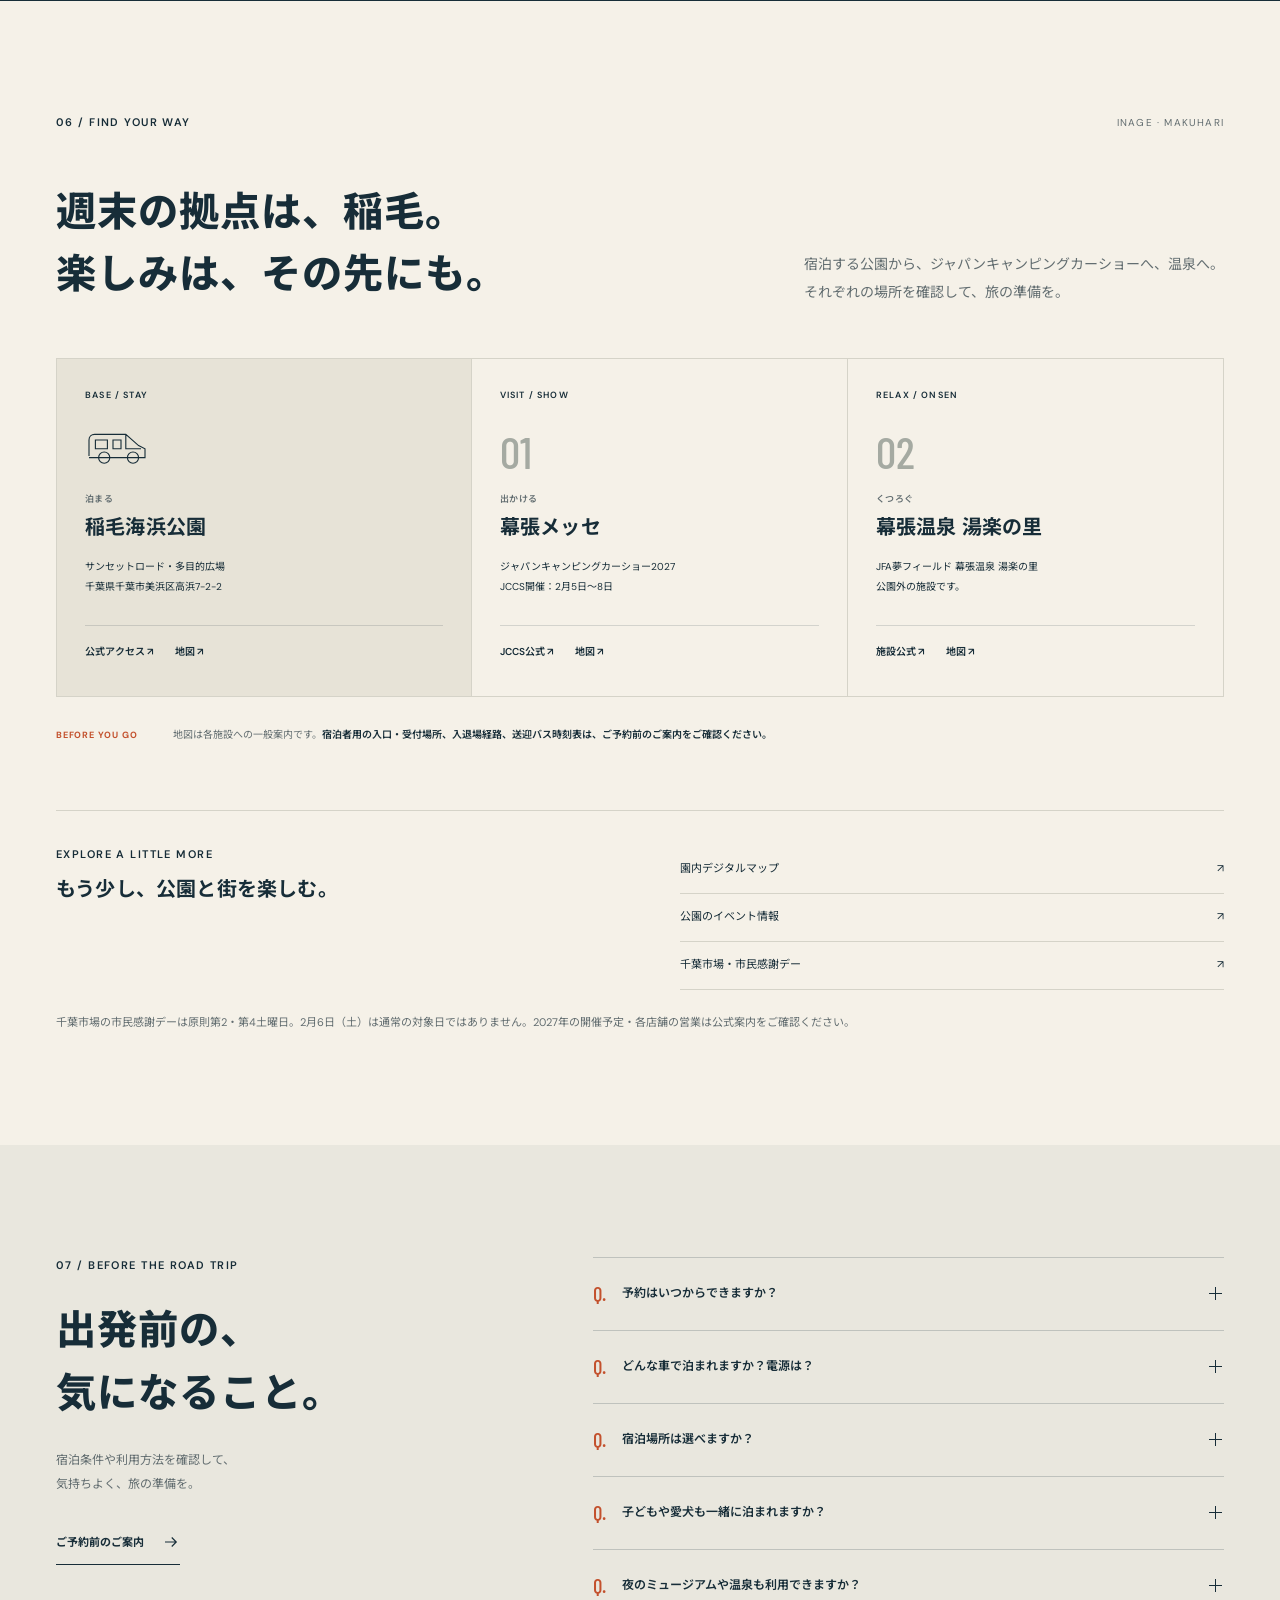
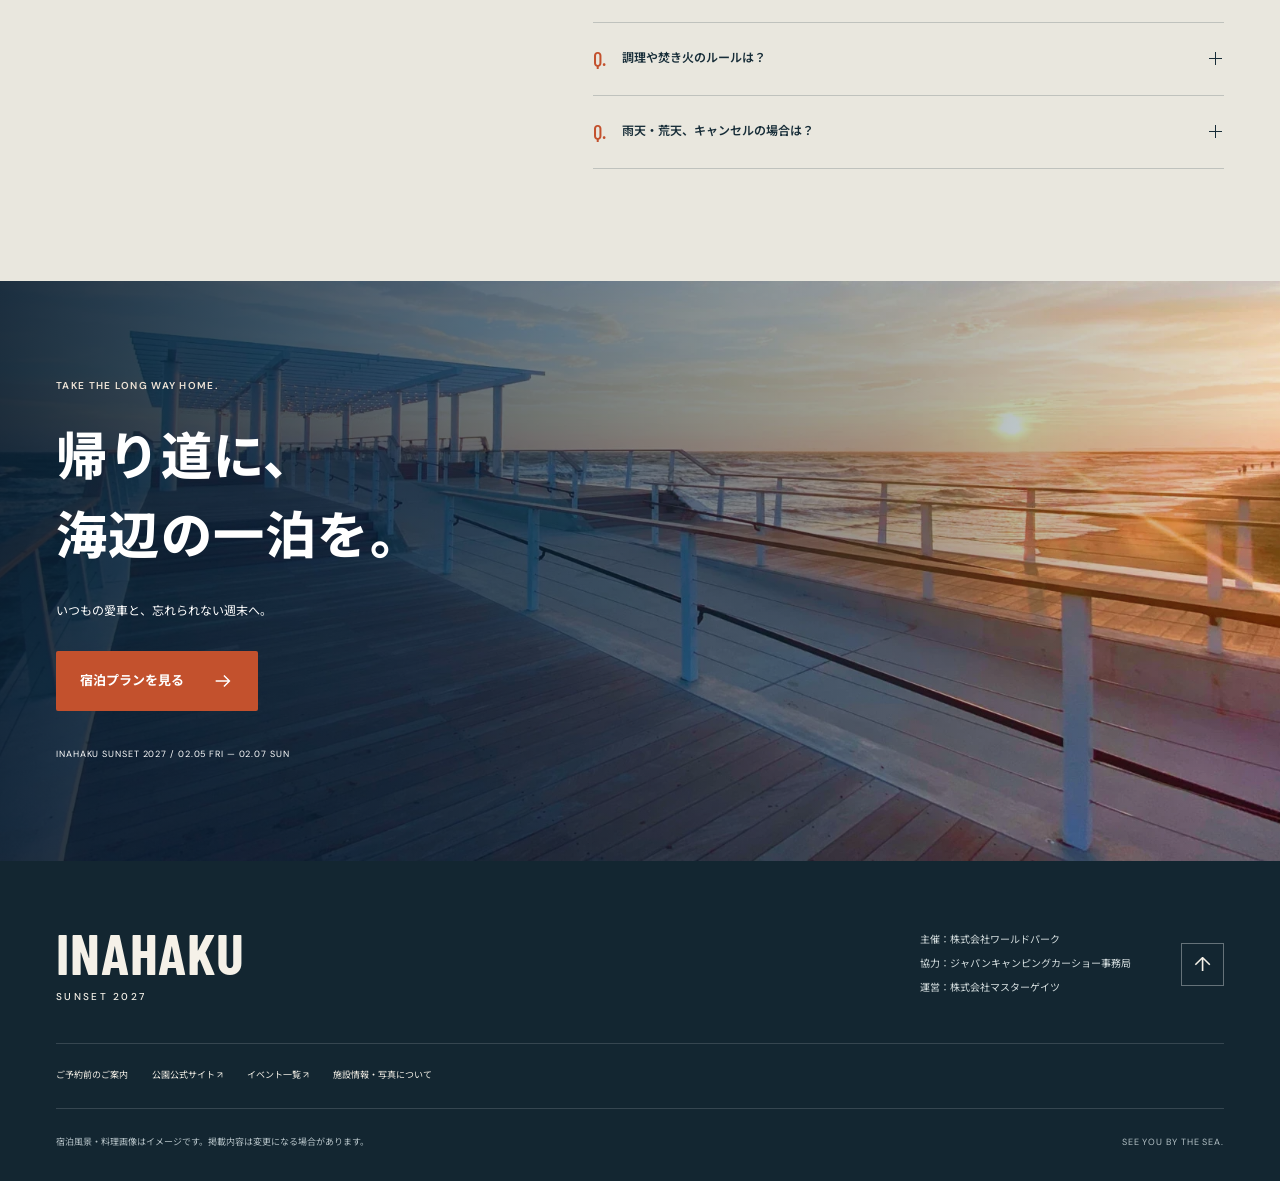
==== commit 80fb1a00: "Link reservation button to LivePocket" ====
--- a/index.html
+++ b/index.html
@@ -99,7 +99,7 @@
 
     <section class="plan-section section-pad" id="plan" aria-labelledby="plan-title"><div class="shell"><div class="section-top"><span class="eyebrow">05 / PACK YOUR WEEKEND</span><span class="tag tag-light">予約まもなく開始</span></div><div class="heading-row"><h2 id="plan-title">泊まる。食べる。楽しむ。<br>ひとつのプランで。</h2><p>愛車と過ごす、海辺の1泊。<br>滞在にうれしい内容をまとめました。</p></div>
       <div class="plan-layout"><div class="included-list"><h3>パッケージ内容 <span>WHAT’S INCLUDED</span></h3><div class="included-items"><div><span>01</span><p>駐車スペース利用料<small>11:00〜翌10:00</small></p></div><div><span>02</span><p>JCCS 2027 大人入場券2枚</p></div><div><span>03</span><p>ボタニカミュージアムチケット2枚</p></div><div><span>04</span><p>シャトルバス送迎<small>稲毛海浜公園⇄JCCS会場「幕張メッセ」<br>⇄近隣温泉施設へのシャトルバス送迎</small></p></div><div><span>05</span><p>朝食・夕食付き<small>ガーデンサラダ／HOT SAND</small></p></div><div><span>06</span><p>焚き火用の薪</p></div><div><span>07</span><p>ドッグランご利用無料<small>施設の利用規約に準じます</small></p></div></div><p class="included-note">施設・チケット・送迎の利用条件は、ご予約前のご案内をご確認ください。</p></div>
-      <aside class="booking-ticket" aria-label="宿泊プラン料金"><div class="booking-label"><span>SEASIDE STAY TICKET</span><svg aria-hidden="true"><use href="#i-van"/></svg></div><div class="booking-body"><span class="early-badge">早割 30% OFF</span><h3><span>1台 1泊 大人2名様までの</span><span>パッケージ料金</span></h3><p class="normal-price">通常 <s>33,000</s> 円（税込）</p><p class="main-price"><strong>23,100</strong><span>円<small>税込</small></span></p><div class="price-tags"><span>高校生以下無料</span><span>大人追加1名 5,500円</span></div><p class="price-detail">高校生以下は食事もご用意します。人数は申込アンケートへご記入ください。大人追加分は当日精算です。</p><div class="consecutive"><strong>2泊3日プラン／大人2名様まで</strong><p>通常66,000円 → 早割30%OFF<br><b>46,200円（税込）</b></p><p>各種チケット・食事は2日分。食事内容も変わります。</p></div><div class="booking-divider"></div><button class="button button-orange" type="button" data-reservation>予約まもなく開始 <svg class="icon"><use href="#i-arrow"/></svg></button><p class="booking-note">販売開始日・早割期間・予約先は、このページでお知らせします。</p><a class="text-link" href="stay-guide.html">ご予約前のご案内 <svg class="icon"><use href="#i-arrow"/></svg></a></div><div class="ticket-serial" aria-hidden="true"><span>INAHAKU / 2027</span><span>SEE YOU BY THE SEA.</span></div></aside></div>
+      <aside class="booking-ticket" aria-label="宿泊プラン料金"><div class="booking-label"><span>SEASIDE STAY TICKET</span><svg aria-hidden="true"><use href="#i-van"/></svg></div><div class="booking-body"><span class="early-badge">早割 30% OFF</span><h3><span>1台 1泊 大人2名様までの</span><span>パッケージ料金</span></h3><p class="normal-price">通常 <s>33,000</s> 円（税込）</p><p class="main-price"><strong>23,100</strong><span>円<small>税込</small></span></p><div class="price-tags"><span>高校生以下無料</span><span>大人追加1名 5,500円</span></div><p class="price-detail">高校生以下は食事もご用意します。人数は申込アンケートへご記入ください。大人追加分は当日精算です。</p><div class="consecutive"><strong>2泊3日プラン／大人2名様まで</strong><p>通常66,000円 → 早割30%OFF<br><b>46,200円（税込）</b></p><p>各種チケット・食事は2日分。食事内容も変わります。</p></div><div class="booking-divider"></div><a class="button button-orange" href="https://livepocket.jp/e/h3ws6" target="_blank" rel="noopener noreferrer">予約はこちら <svg class="icon"><use href="#i-external"/></svg></a><p class="booking-note">販売開始日・早割期間・予約先は、このページでお知らせします。</p><a class="text-link" href="stay-guide.html">ご予約前のご案内 <svg class="icon"><use href="#i-arrow"/></svg></a></div><div class="ticket-serial" aria-hidden="true"><span>INAHAKU / 2027</span><span>SEE YOU BY THE SEA.</span></div></aside></div>
     </div></section>
 
     <section class="access-section section-pad shell" id="access" aria-labelledby="access-title"><div class="section-top"><span class="eyebrow">06 / FIND YOUR WAY</span><span class="small-coordinate">INAGE · MAKUHARI</span></div><div class="heading-row"><h2 id="access-title">週末の拠点は、稲毛。<br>楽しみは、その先にも。</h2><p>宿泊する公園から、ジャパンキャンピングカーショーへ、温泉へ。<br>それぞれの場所を確認して、旅の準備を。</p></div>
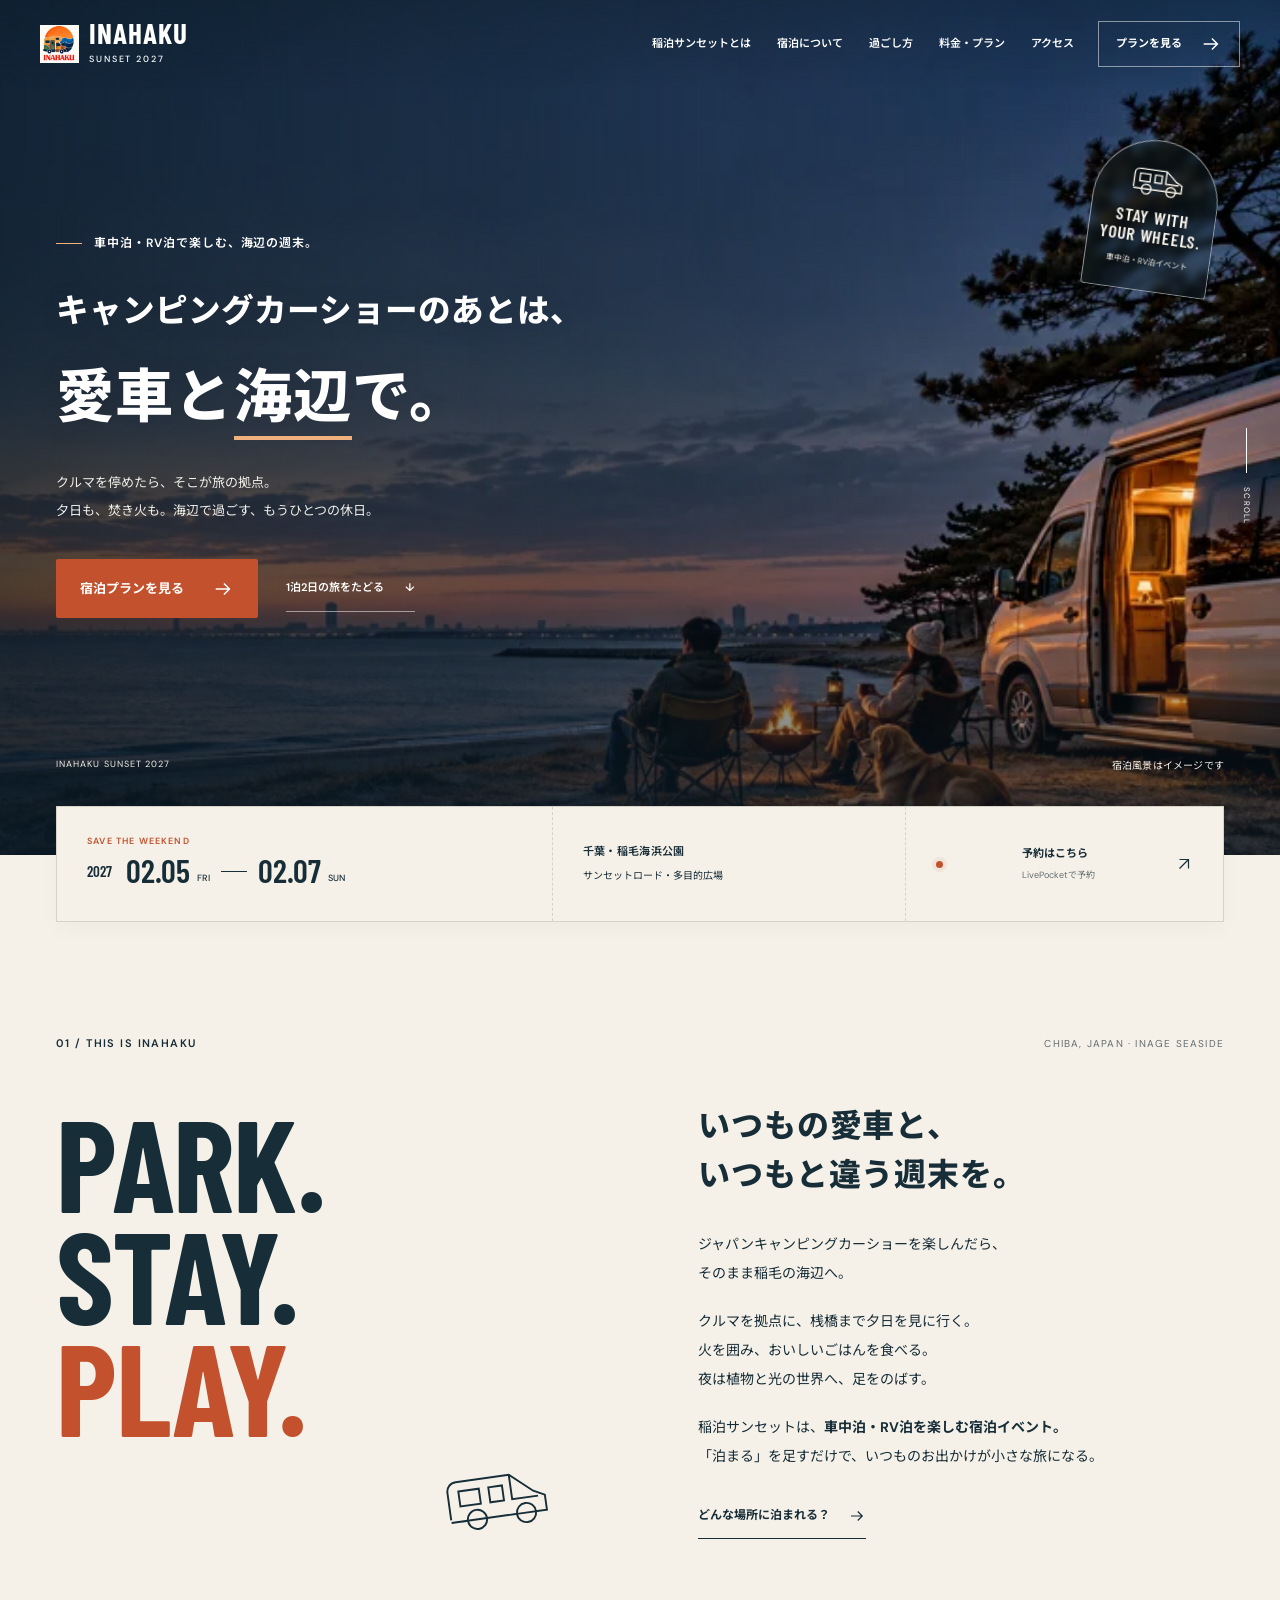
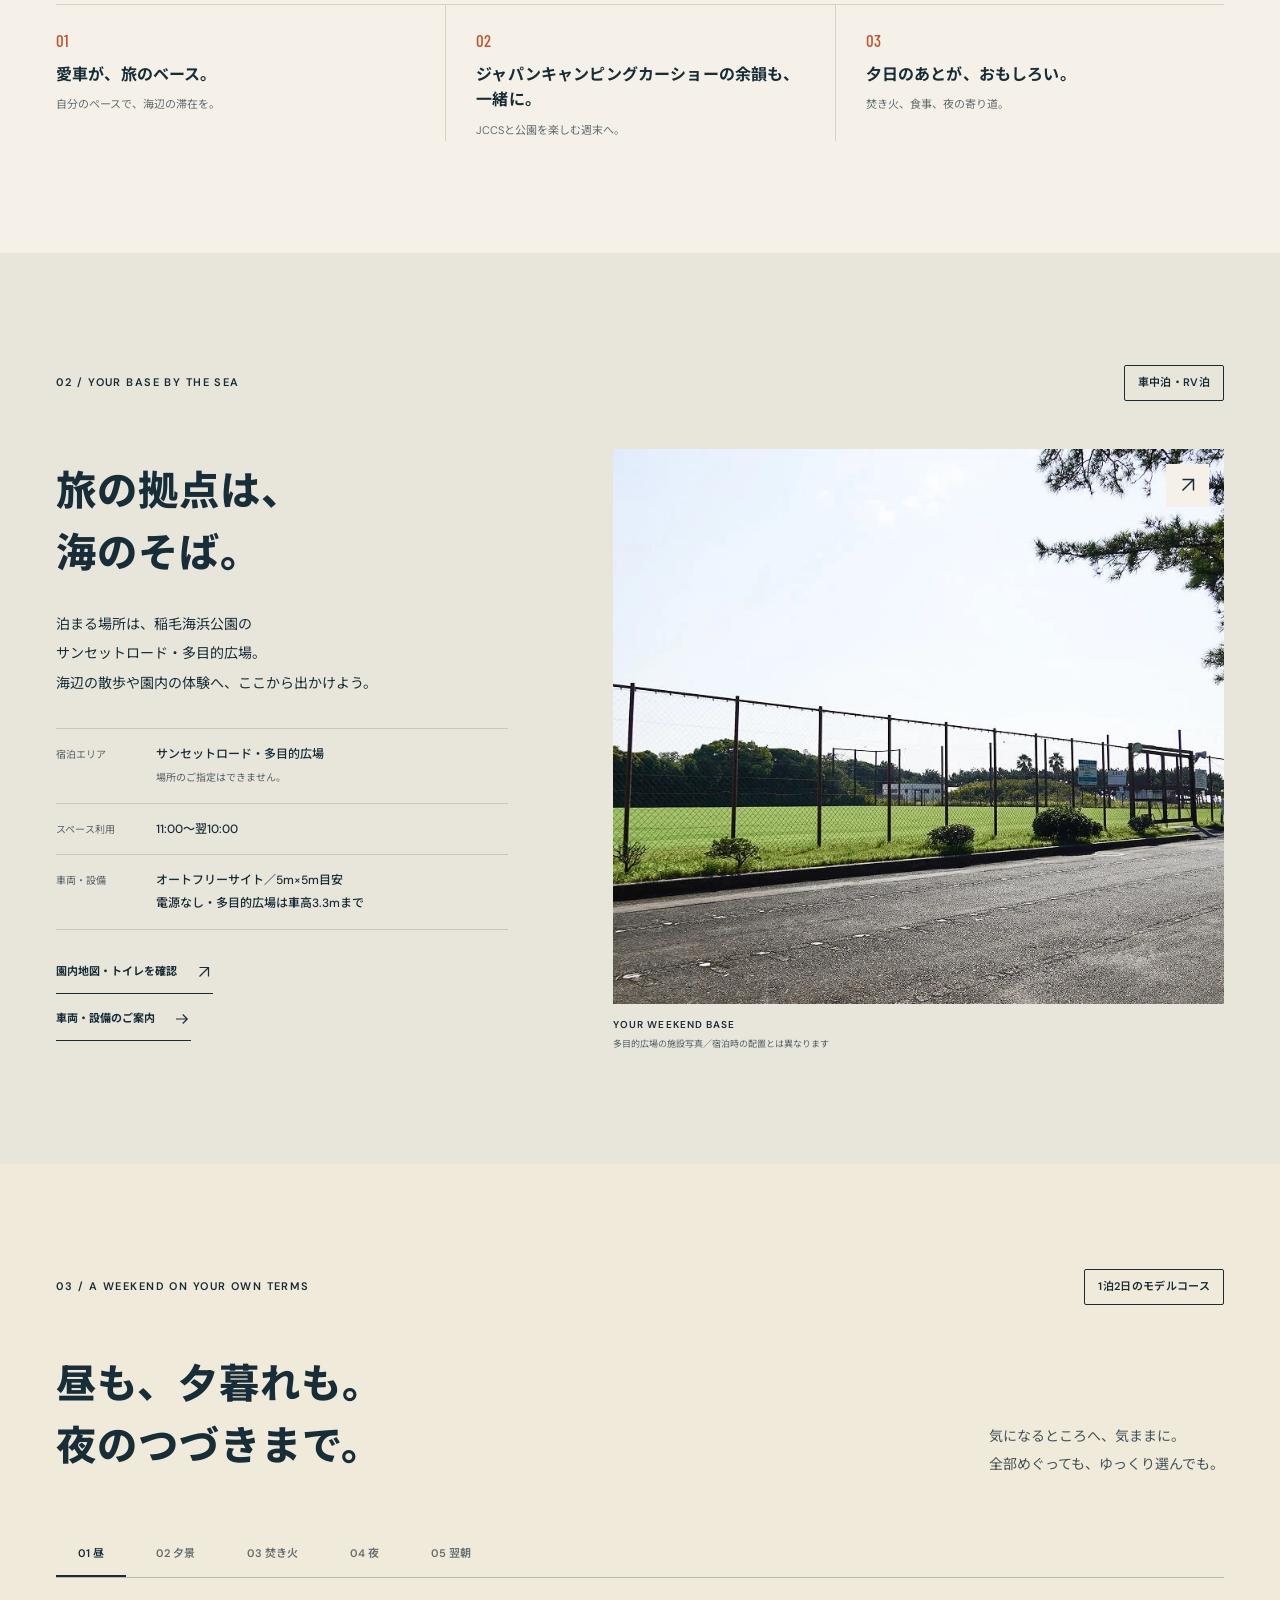
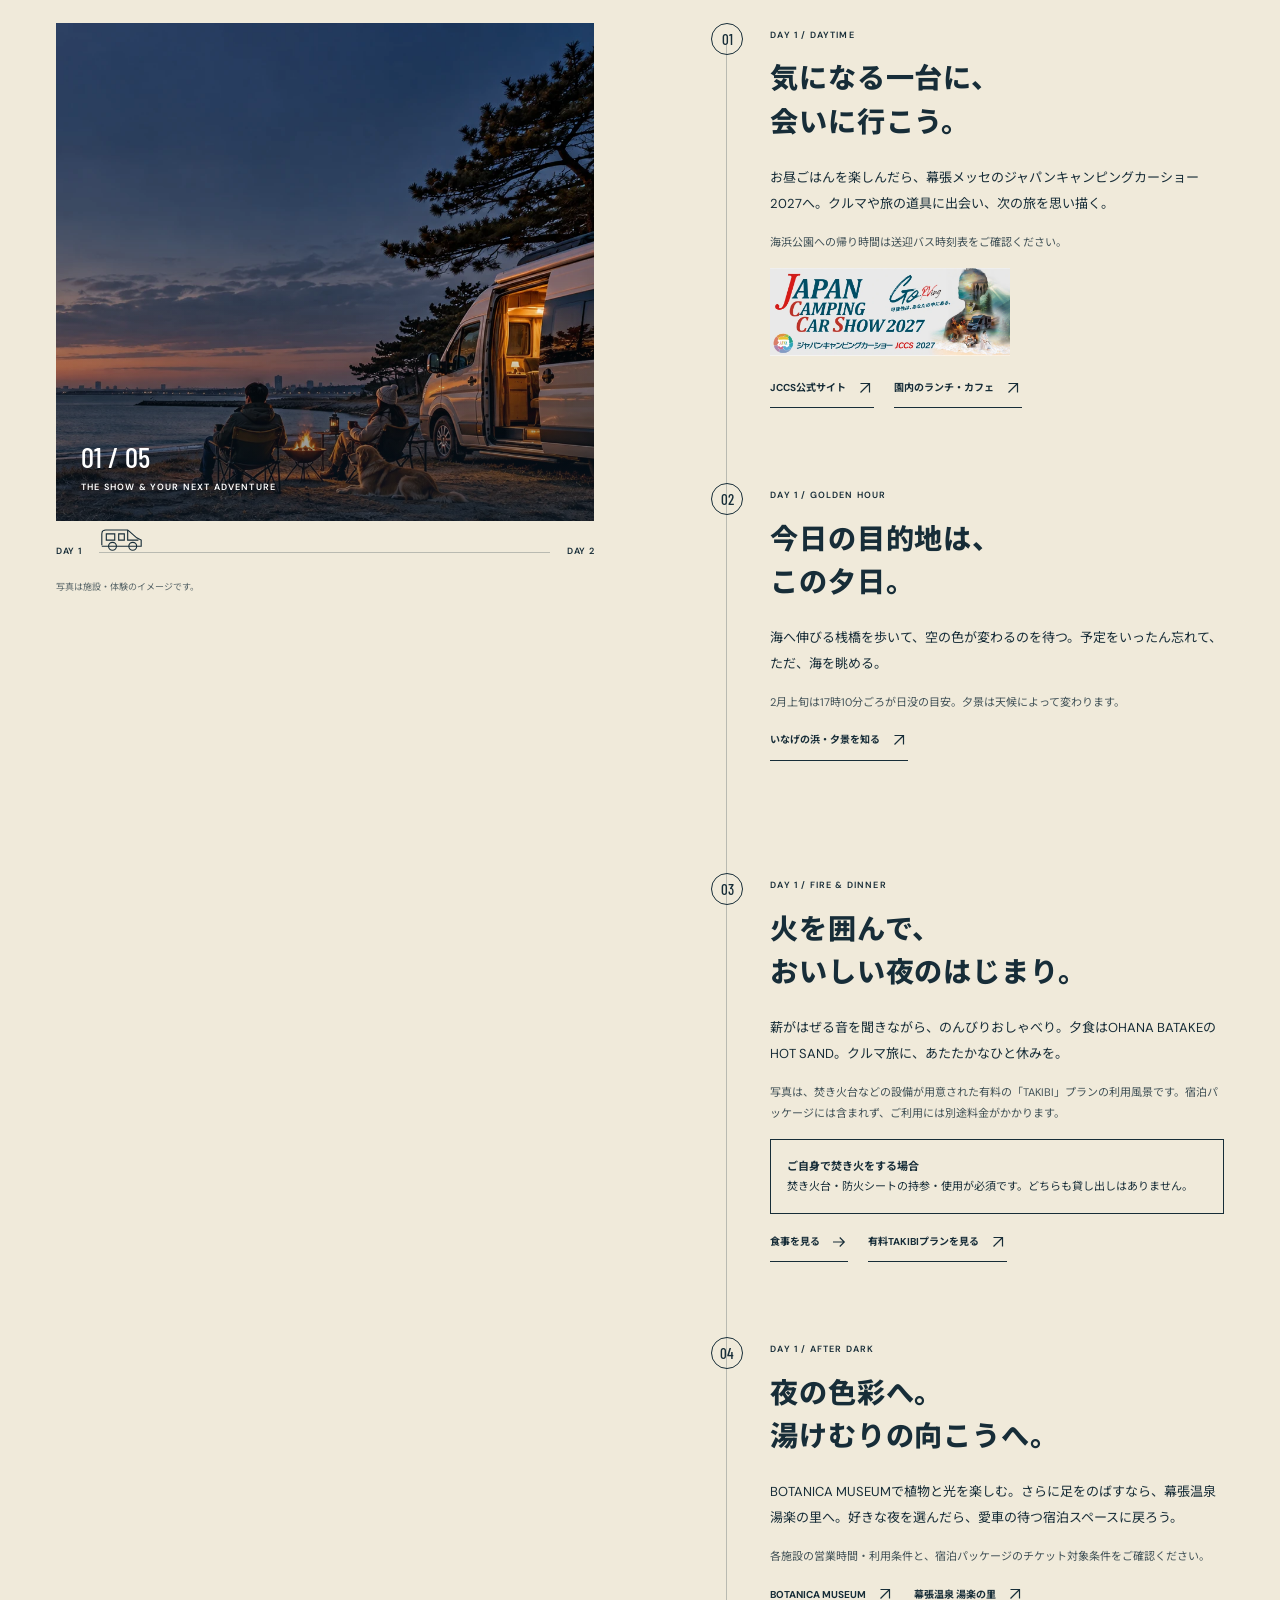
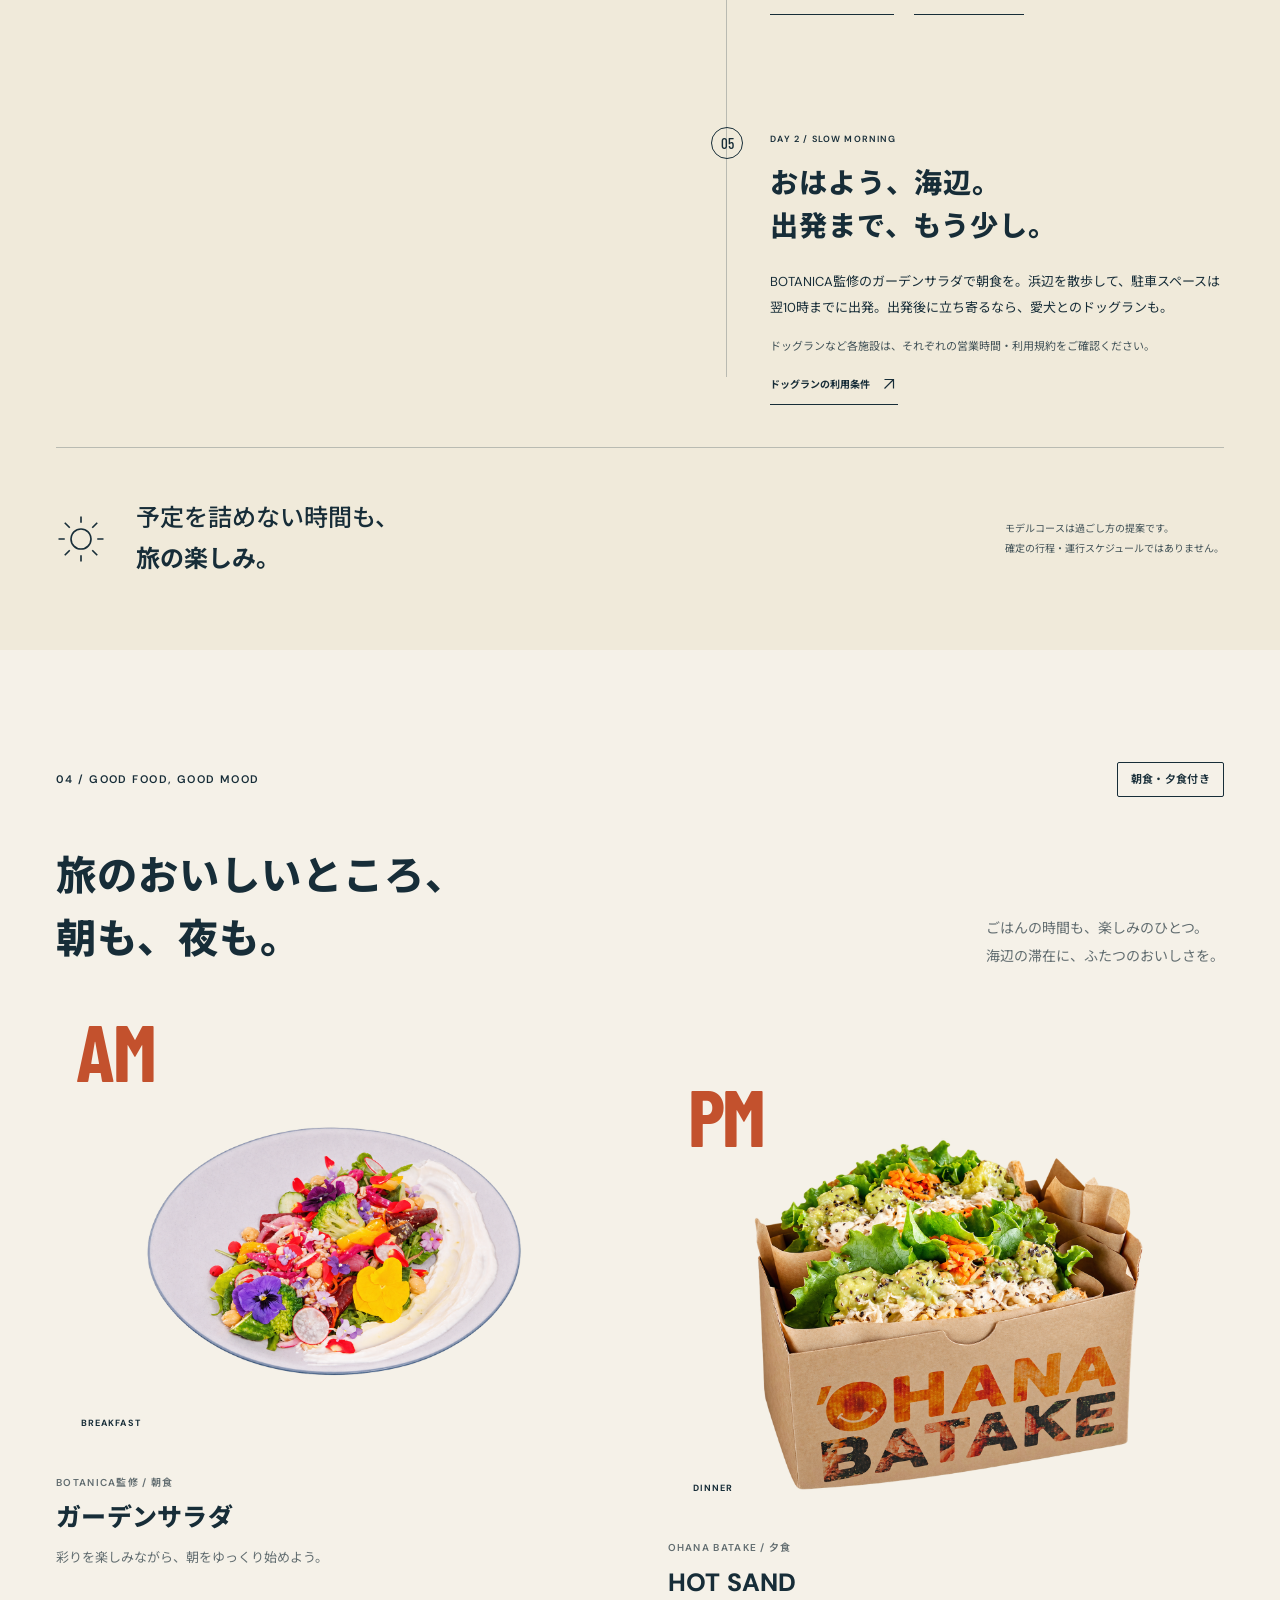
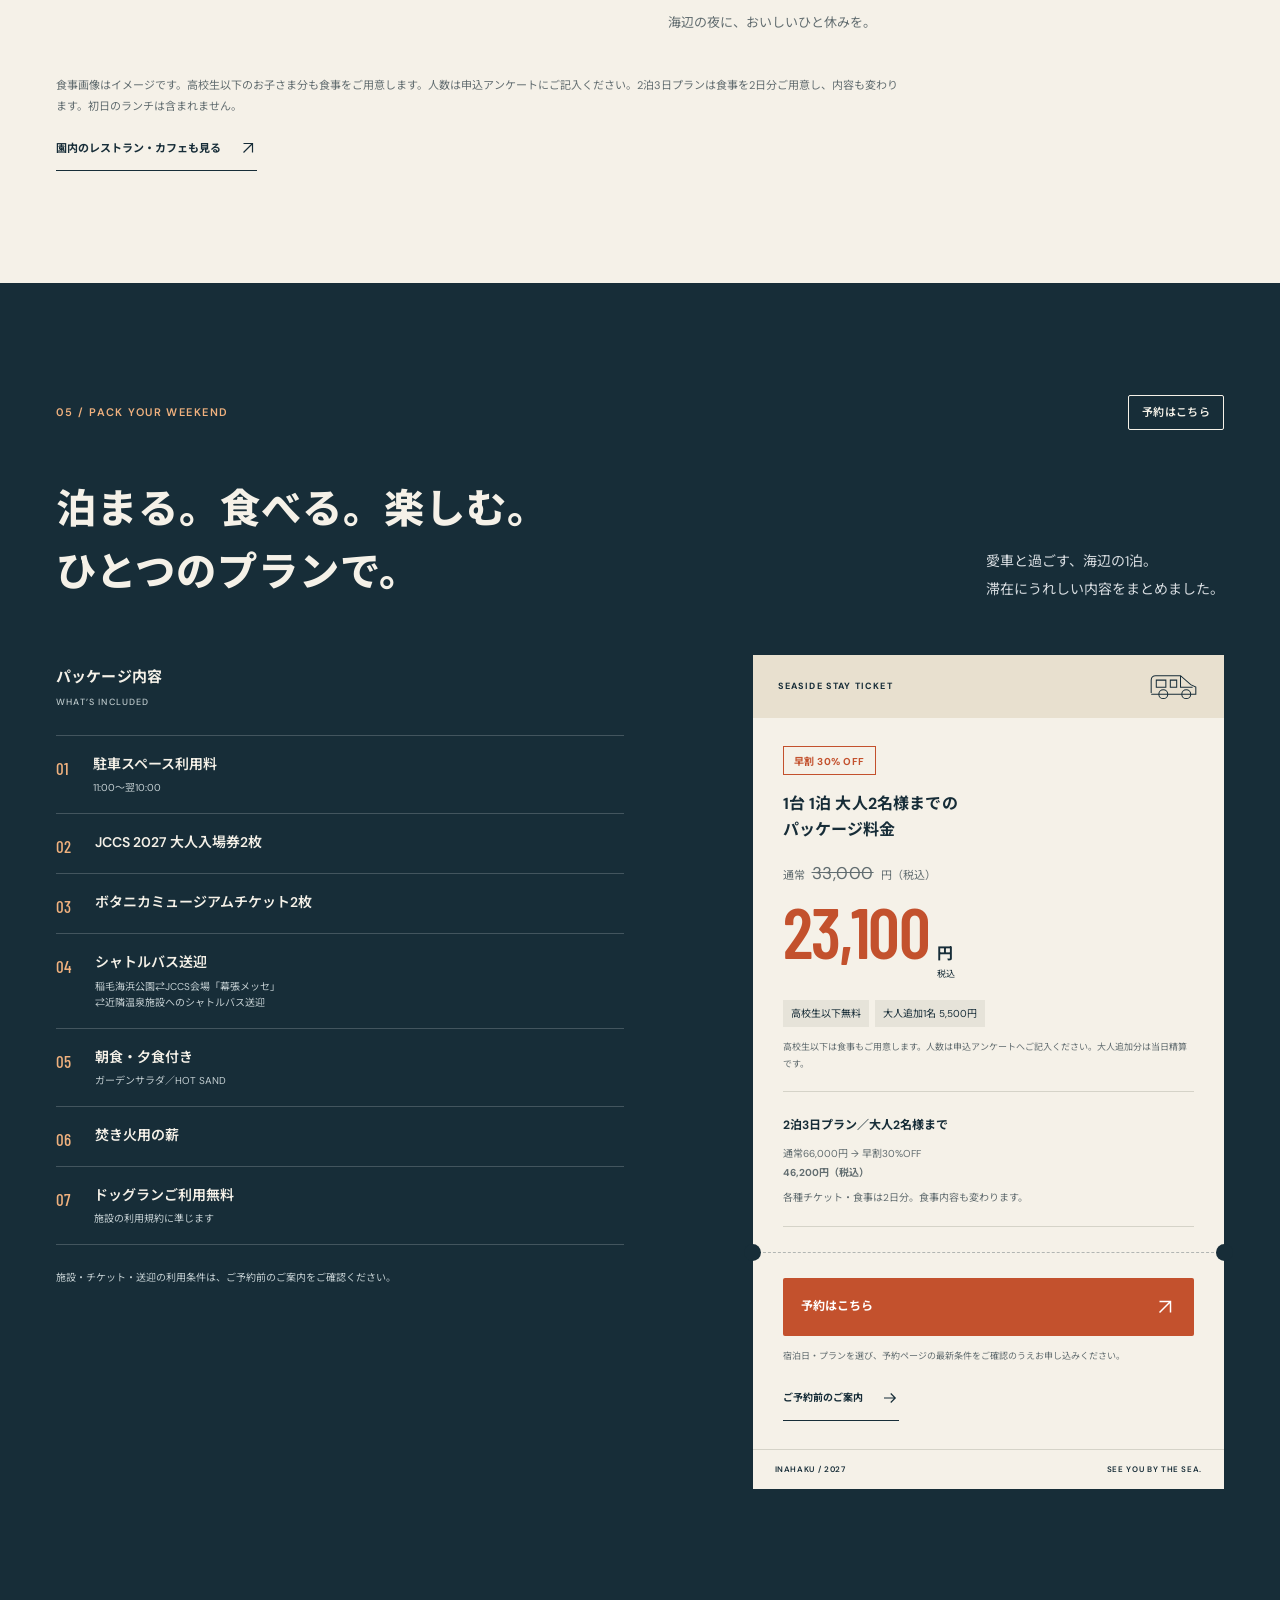
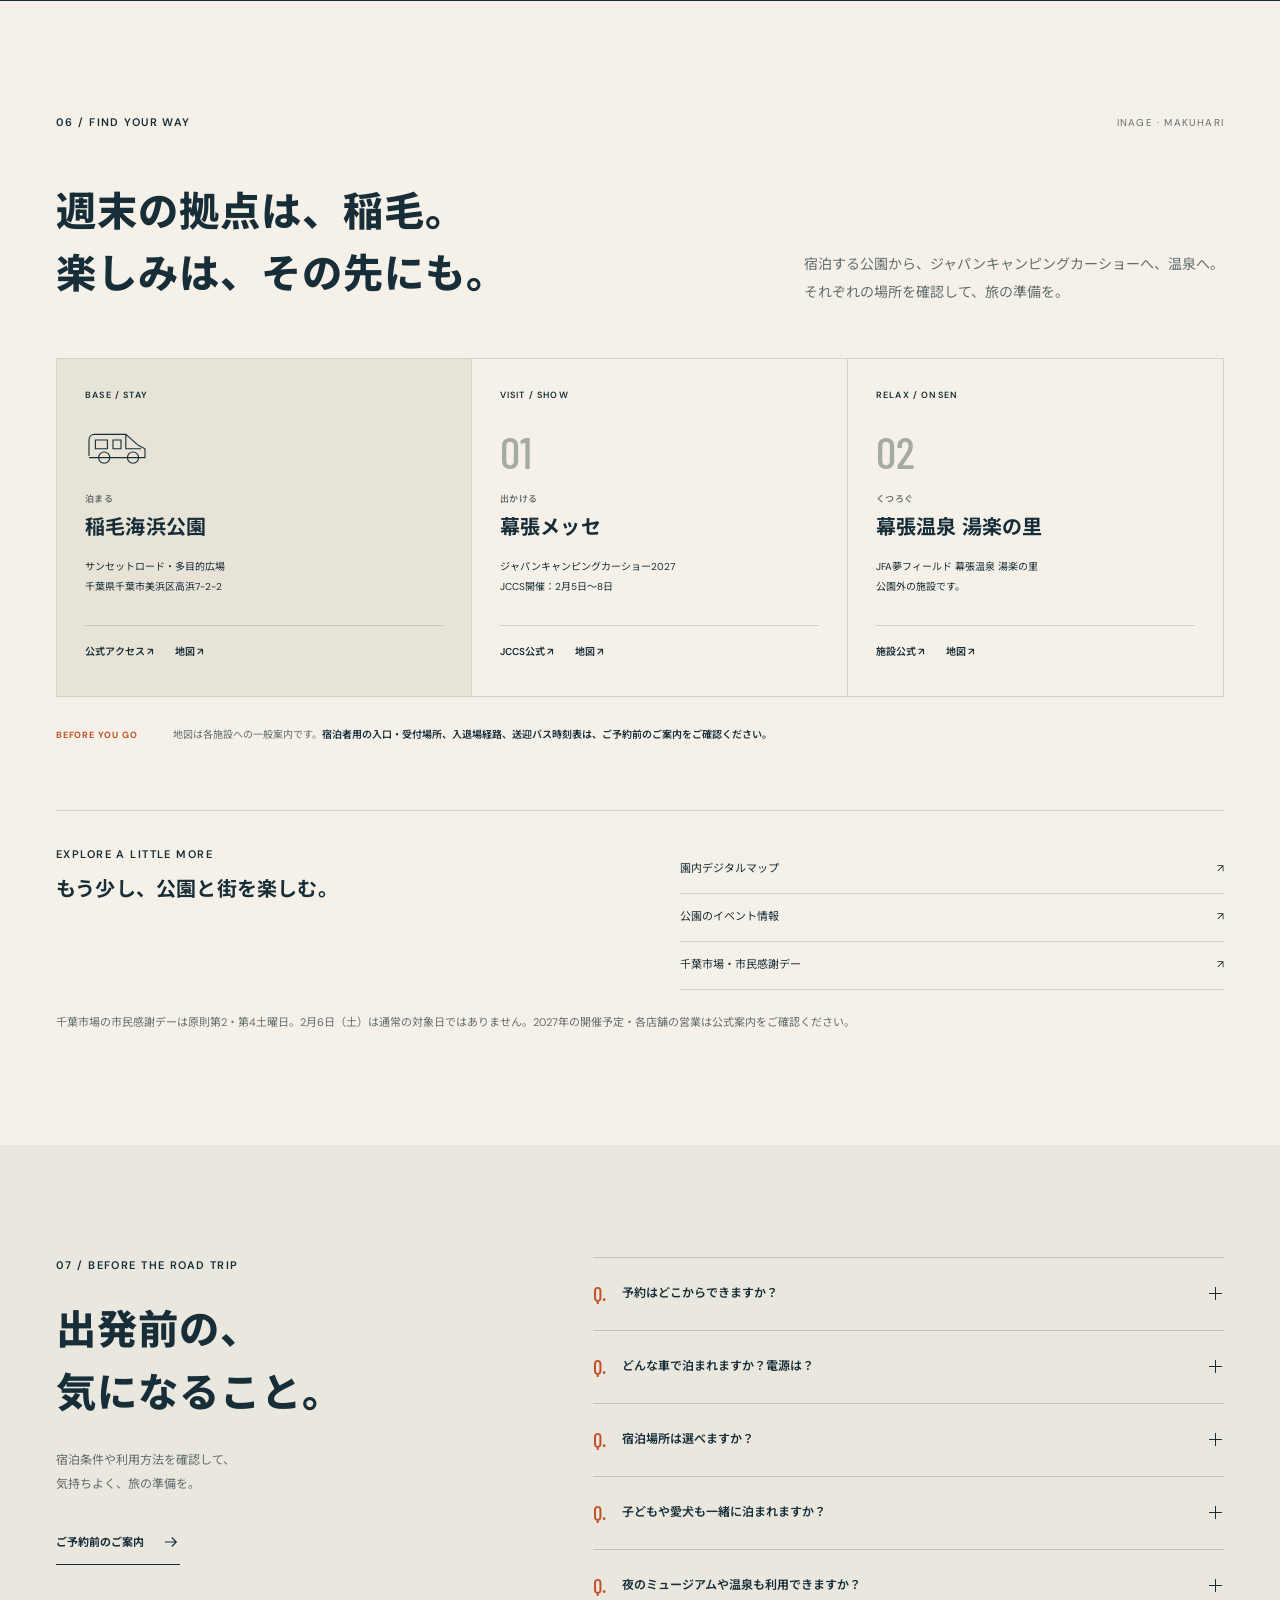
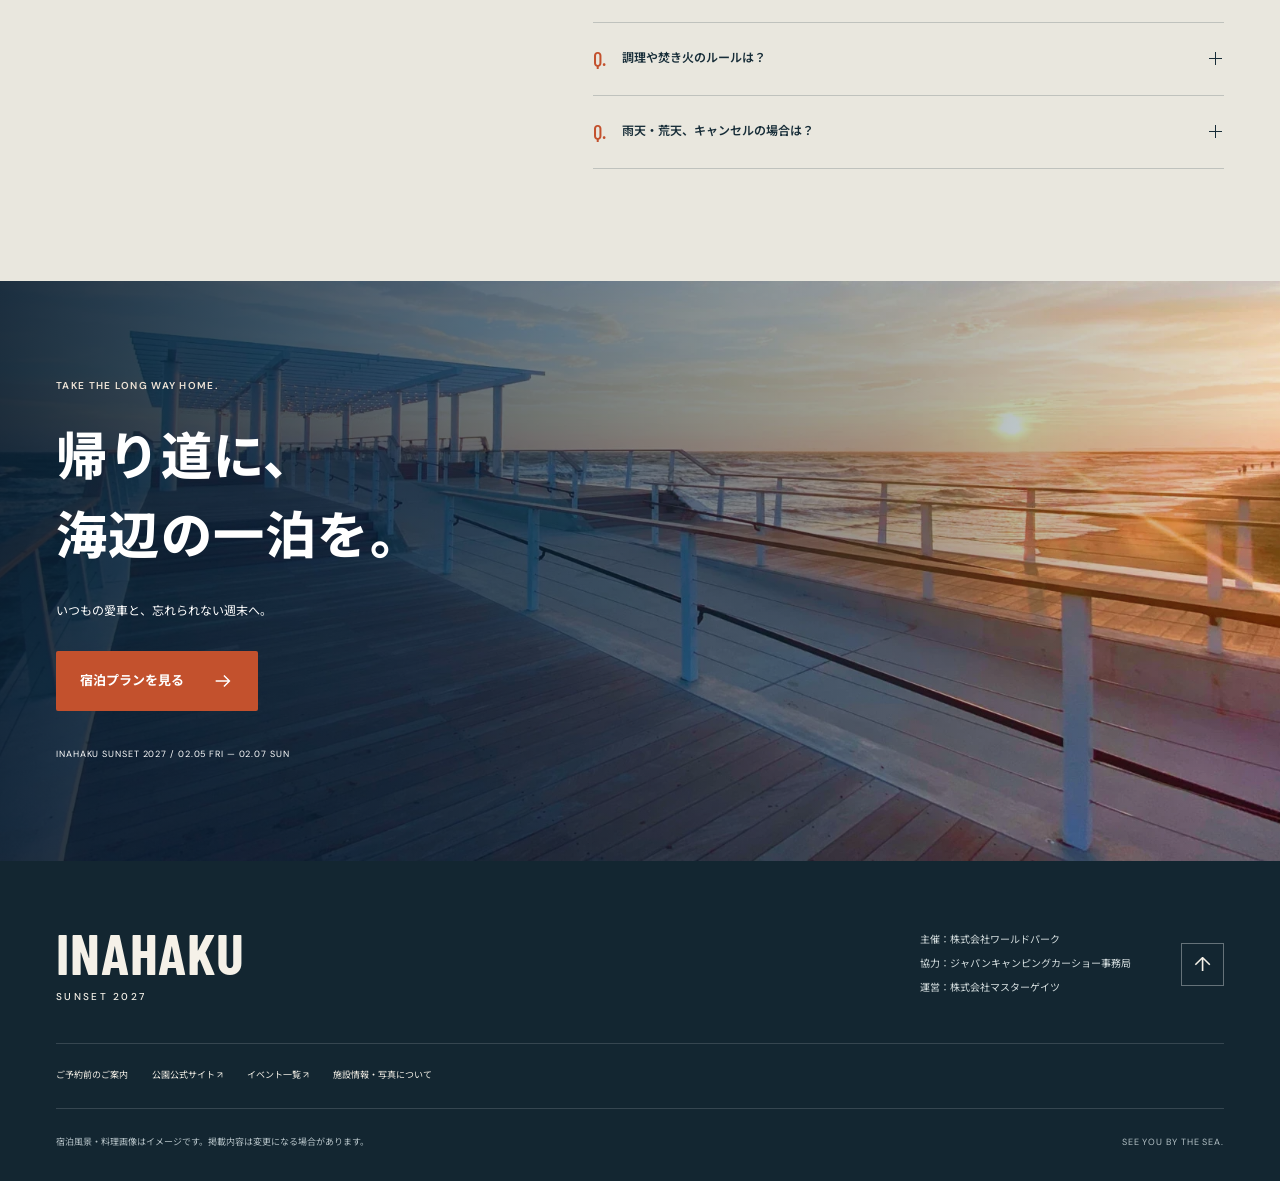
==== commit 3796d842: "Replace remaining coming-soon notices with reservation links" ====
--- a/index.html
+++ b/index.html
@@ -4,10 +4,10 @@
   <meta charset="utf-8">
   <meta name="viewport" content="width=device-width,initial-scale=1">
   <meta name="theme-color" content="#172d38">
-  <meta name="description" content="キャンピングカーショーのあとは、愛車と海辺で。稲泊サンセット2027は、稲毛海浜公園で車中泊・RV泊を楽しむ宿泊イベント。JCCS、夕日、焚き火、食事、植物と光のミュージアムへ。2027年2月5日〜7日。予約まもなく開始。">
+  <meta name="description" content="キャンピングカーショーのあとは、愛車と海辺で。稲泊サンセット2027は、稲毛海浜公園で車中泊・RV泊を楽しむ宿泊イベント。JCCS、夕日、焚き火、食事、植物と光のミュージアムへ。2027年2月5日〜7日。予約はこちら。">
   <meta property="og:type" content="website"><meta property="og:locale" content="ja_JP">
   <meta property="og:title" content="キャンピングカーショーのあとは、愛車と海辺で。｜INAHAKU SUNSET 2027">
-  <meta property="og:description" content="愛車を拠点に、海辺の週末を。2027年2月5日〜7日、稲毛海浜公園。車中泊・RV泊の宿泊イベント。予約まもなく開始。">
+  <meta property="og:description" content="愛車を拠点に、海辺の週末を。2027年2月5日〜7日、稲毛海浜公園。車中泊・RV泊の宿泊イベント。予約はこちら。">
   <meta property="og:url" content="https://sunsetbeachpark.github.io/inahaku-sunset-2027/">
   <meta property="og:image" content="https://sunsetbeachpark.github.io/inahaku-sunset-2027/assets/roadtrip-hero.webp">
   <meta name="twitter:card" content="summary_large_image">
@@ -16,8 +16,8 @@
   <link rel="icon" href="assets/inahaku-logo.webp" type="image/webp">
   <link rel="preconnect" href="https://fonts.googleapis.com"><link rel="preconnect" href="https://fonts.gstatic.com" crossorigin>
   <link href="https://fonts.googleapis.com/css2?family=Barlow+Condensed:wght@500;600;700;800&family=DM+Sans:wght@400;500;600;700&family=Noto+Sans+JP:wght@400;500;600;700;800;900&display=swap" rel="stylesheet">
-  <link rel="stylesheet" href="style.css?v=20261107d">
-  <script src="script.js?v=20261107d" defer></script>
+  <link rel="stylesheet" href="style.css?v=20261112b">
+  <script src="script.js?v=20261112b" defer></script>
 </head>
 <body>
   <svg class="svg-library" xmlns="http://www.w3.org/2000/svg" aria-hidden="true"><defs>
@@ -55,7 +55,7 @@
     <div class="event-ticket shell" aria-label="開催概要">
       <div class="ticket-date"><span class="eyebrow">SAVE THE WEEKEND</span><p><small>2027</small> 02.05 <i>FRI</i><span class="date-line"></span>02.07 <i>SUN</i></p></div>
       <div class="ticket-location"><span class="eyebrow">千葉・稲毛海浜公園</span><p>サンセットロード・多目的広場</p></div>
-      <a class="ticket-status" href="#plan"><span class="status-dot"></span><span>予約まもなく開始<small>プラン詳細はこちら</small></span><svg class="icon"><use href="#i-external"/></svg></a>
+      <a class="ticket-status" href="https://livepocket.jp/e/h3ws6" target="_blank" rel="noopener noreferrer"><span class="status-dot"></span><span>予約はこちら<small>LivePocketで予約</small></span><svg class="icon"><use href="#i-external"/></svg></a>
     </div>
 
     <section class="about section-pad shell" id="about" aria-labelledby="about-title">
@@ -97,9 +97,9 @@
       <div class="food-grid"><article class="food-story" data-reveal><div class="food-photo"><span class="food-clock">AM</span><img src="assets/garden-salad-transparent.png" width="1492" height="1054" alt="BOTANICA監修ガーデンサラダの提供イメージ" loading="lazy"><span class="photo-tag">BREAKFAST</span></div><div class="food-description"><span class="eyebrow">BOTANICA監修 / 朝食</span><h3>ガーデンサラダ</h3><p>彩りを楽しみながら、朝をゆっくり始めよう。</p></div></article><article class="food-story" data-reveal><div class="food-photo"><span class="food-clock">PM</span><img src="assets/hot-sand-transparent.png" width="1448" height="1086" alt="OHANA BATAKE HOT SANDの提供イメージ" loading="lazy"><span class="photo-tag">DINNER</span></div><div class="food-description"><span class="eyebrow">OHANA BATAKE / 夕食</span><h3>HOT SAND</h3><p>海辺の夜に、おいしいひと休みを。</p></div></article></div><p class="section-note">食事画像はイメージです。高校生以下のお子さま分も食事をご用意します。人数は申込アンケートにご記入ください。2泊3日プランは食事を2日分ご用意し、内容も変わります。初日のランチは含まれません。</p><a class="text-link" href="https://sunsetbeachpark.jp/food/" target="_blank" rel="noopener noreferrer">園内のレストラン・カフェも見る <svg class="icon"><use href="#i-external"/></svg></a>
     </section>
 
-    <section class="plan-section section-pad" id="plan" aria-labelledby="plan-title"><div class="shell"><div class="section-top"><span class="eyebrow">05 / PACK YOUR WEEKEND</span><span class="tag tag-light">予約まもなく開始</span></div><div class="heading-row"><h2 id="plan-title">泊まる。食べる。楽しむ。<br>ひとつのプランで。</h2><p>愛車と過ごす、海辺の1泊。<br>滞在にうれしい内容をまとめました。</p></div>
+    <section class="plan-section section-pad" id="plan" aria-labelledby="plan-title"><div class="shell"><div class="section-top"><span class="eyebrow">05 / PACK YOUR WEEKEND</span><a class="tag tag-light" href="https://livepocket.jp/e/h3ws6" target="_blank" rel="noopener noreferrer">予約はこちら</a></div><div class="heading-row"><h2 id="plan-title">泊まる。食べる。楽しむ。<br>ひとつのプランで。</h2><p>愛車と過ごす、海辺の1泊。<br>滞在にうれしい内容をまとめました。</p></div>
       <div class="plan-layout"><div class="included-list"><h3>パッケージ内容 <span>WHAT’S INCLUDED</span></h3><div class="included-items"><div><span>01</span><p>駐車スペース利用料<small>11:00〜翌10:00</small></p></div><div><span>02</span><p>JCCS 2027 大人入場券2枚</p></div><div><span>03</span><p>ボタニカミュージアムチケット2枚</p></div><div><span>04</span><p>シャトルバス送迎<small>稲毛海浜公園⇄JCCS会場「幕張メッセ」<br>⇄近隣温泉施設へのシャトルバス送迎</small></p></div><div><span>05</span><p>朝食・夕食付き<small>ガーデンサラダ／HOT SAND</small></p></div><div><span>06</span><p>焚き火用の薪</p></div><div><span>07</span><p>ドッグランご利用無料<small>施設の利用規約に準じます</small></p></div></div><p class="included-note">施設・チケット・送迎の利用条件は、ご予約前のご案内をご確認ください。</p></div>
-      <aside class="booking-ticket" aria-label="宿泊プラン料金"><div class="booking-label"><span>SEASIDE STAY TICKET</span><svg aria-hidden="true"><use href="#i-van"/></svg></div><div class="booking-body"><span class="early-badge">早割 30% OFF</span><h3><span>1台 1泊 大人2名様までの</span><span>パッケージ料金</span></h3><p class="normal-price">通常 <s>33,000</s> 円（税込）</p><p class="main-price"><strong>23,100</strong><span>円<small>税込</small></span></p><div class="price-tags"><span>高校生以下無料</span><span>大人追加1名 5,500円</span></div><p class="price-detail">高校生以下は食事もご用意します。人数は申込アンケートへご記入ください。大人追加分は当日精算です。</p><div class="consecutive"><strong>2泊3日プラン／大人2名様まで</strong><p>通常66,000円 → 早割30%OFF<br><b>46,200円（税込）</b></p><p>各種チケット・食事は2日分。食事内容も変わります。</p></div><div class="booking-divider"></div><a class="button button-orange" href="https://livepocket.jp/e/h3ws6" target="_blank" rel="noopener noreferrer">予約はこちら <svg class="icon"><use href="#i-external"/></svg></a><p class="booking-note">販売開始日・早割期間・予約先は、このページでお知らせします。</p><a class="text-link" href="stay-guide.html">ご予約前のご案内 <svg class="icon"><use href="#i-arrow"/></svg></a></div><div class="ticket-serial" aria-hidden="true"><span>INAHAKU / 2027</span><span>SEE YOU BY THE SEA.</span></div></aside></div>
+      <aside class="booking-ticket" aria-label="宿泊プラン料金"><div class="booking-label"><span>SEASIDE STAY TICKET</span><svg aria-hidden="true"><use href="#i-van"/></svg></div><div class="booking-body"><span class="early-badge">早割 30% OFF</span><h3><span>1台 1泊 大人2名様までの</span><span>パッケージ料金</span></h3><p class="normal-price">通常 <s>33,000</s> 円（税込）</p><p class="main-price"><strong>23,100</strong><span>円<small>税込</small></span></p><div class="price-tags"><span>高校生以下無料</span><span>大人追加1名 5,500円</span></div><p class="price-detail">高校生以下は食事もご用意します。人数は申込アンケートへご記入ください。大人追加分は当日精算です。</p><div class="consecutive"><strong>2泊3日プラン／大人2名様まで</strong><p>通常66,000円 → 早割30%OFF<br><b>46,200円（税込）</b></p><p>各種チケット・食事は2日分。食事内容も変わります。</p></div><div class="booking-divider"></div><a class="button button-orange" href="https://livepocket.jp/e/h3ws6" target="_blank" rel="noopener noreferrer">予約はこちら <svg class="icon"><use href="#i-external"/></svg></a><p class="booking-note">宿泊日・プランを選び、予約ページの最新条件をご確認のうえお申し込みください。</p><a class="text-link" href="stay-guide.html">ご予約前のご案内 <svg class="icon"><use href="#i-arrow"/></svg></a></div><div class="ticket-serial" aria-hidden="true"><span>INAHAKU / 2027</span><span>SEE YOU BY THE SEA.</span></div></aside></div>
     </div></section>
 
     <section class="access-section section-pad shell" id="access" aria-labelledby="access-title"><div class="section-top"><span class="eyebrow">06 / FIND YOUR WAY</span><span class="small-coordinate">INAGE · MAKUHARI</span></div><div class="heading-row"><h2 id="access-title">週末の拠点は、稲毛。<br>楽しみは、その先にも。</h2><p>宿泊する公園から、ジャパンキャンピングカーショーへ、温泉へ。<br>それぞれの場所を確認して、旅の準備を。</p></div>
@@ -109,7 +109,7 @@
     </section>
 
     <section class="faq-section section-pad" id="faq" aria-labelledby="faq-title"><div class="shell faq-grid"><div><span class="eyebrow">07 / BEFORE THE ROAD TRIP</span><h2 id="faq-title">出発前の、<br>気になること。</h2><p>宿泊条件や利用方法を確認して、<br>気持ちよく、旅の準備を。</p><a class="text-link" href="stay-guide.html">ご予約前のご案内 <svg class="icon"><use href="#i-arrow"/></svg></a></div><div class="faq-list">
-      <details><summary><span>Q.</span>予約はいつからできますか？<i></i></summary><div class="faq-answer">まもなく受付開始予定です。販売開始日・予約先・早割期間はこのページでお知らせします。現在は申込・決済を受け付けていません。</div></details>
+      <details><summary><span>Q.</span>予約はどこからできますか？<i></i></summary><div class="faq-answer"><a href="https://livepocket.jp/e/h3ws6" target="_blank" rel="noopener noreferrer">予約はこちら（LivePocket）</a>。販売状況・受付期間・最新のご利用条件は予約ページをご確認ください。</div></details>
       <details><summary><span>Q.</span>どんな車で泊まれますか？電源は？<i></i></summary><div class="faq-answer">キャンピングカー・一般車で車中泊ができ、車両サイズによらず同一価格です。オートフリーサイト制で、1サイト5m×5mを目安にご利用ください。多目的広場の入場ゲートは車高3.3mまで。電源・Wi-Fi・ダンプステーション等はありません。<a href="stay-guide.html#vehicles">車両・設備の案内へ →</a></div></details>
       <details><summary><span>Q.</span>宿泊場所は選べますか？<i></i></summary><div class="faq-answer">宿泊場所はサンセットロード・多目的広場です。場所のご指定はできません。当日の受付・配置方法は予約案内をご確認ください。</div></details>
       <details><summary><span>Q.</span>子どもや愛犬も一緒に泊まれますか？<i></i></summary><div class="faq-answer">高校生以下は無料で、食事もご用意します。申込アンケートに人数をご記入ください。ペットは車外で必ずリードをご使用ください。ドッグランの利用には施設の規約があり、ミュージアム等のペット同伴条件は施設ごとに異なります。<a href="https://sunsetbeachpark.jp/activity/dog-run/" target="_blank" rel="noopener noreferrer">ドッグランの公式案内 ↗</a></div></details>
@@ -122,7 +122,6 @@
   </main>
   <footer class="site-footer"><div class="shell"><div class="footer-top"><a class="footer-brand" href="#top">INAHAKU<span>SUNSET 2027</span></a><p>主催：株式会社ワールドパーク<br>協力：ジャパンキャンピングカーショー事務局<br>運営：株式会社マスターゲイツ</p><a class="back-top" href="#top" aria-label="ページ先頭へ戻る">↑</a></div><div class="footer-links"><a href="stay-guide.html">ご予約前のご案内</a><a href="https://sunsetbeachpark.jp/" target="_blank" rel="noopener noreferrer">公園公式サイト ↗</a><a href="https://sunsetbeachpark.jp/event/" target="_blank" rel="noopener noreferrer">イベント一覧 ↗</a><button type="button" data-sources>施設情報・写真について</button></div><div class="footer-bottom"><p>宿泊風景・料理画像はイメージです。掲載内容は変更になる場合があります。</p><span>SEE YOU BY THE SEA.</span></div></div></footer>
   <div class="sticky-booking" aria-label="宿泊プランのご案内"><div><span>1台1泊・大人2名様まで / 早割</span><p><strong>23,100</strong> 円（税込）</p></div><a href="#plan">プランを見る <svg class="icon"><use href="#i-arrow"/></svg></a></div>
-  <dialog id="reservation-dialog" aria-labelledby="reservation-title"><button class="dialog-close" type="button" data-close aria-label="案内を閉じる">×</button><svg class="dialog-van" aria-hidden="true"><use href="#i-van"/></svg><span class="eyebrow">YOUR NEXT SEASIDE WEEKEND</span><h2 id="reservation-title">次の旅を、<br>お楽しみに。</h2><p class="dialog-status"><span class="status-dot"></span>予約まもなく開始</p><p>販売開始日・予約先・早割期間は、<br>このページでお知らせします。</p><p class="dialog-small">現在、お申し込み・お支払いはできません。</p><a class="button button-navy" href="stay-guide.html">ご予約前のご案内 <svg class="icon"><use href="#i-arrow"/></svg></a></dialog>
   <dialog id="sources-dialog" aria-labelledby="sources-title"><button class="dialog-close" type="button" data-close aria-label="案内を閉じる">×</button><span class="eyebrow">INFORMATION & IMAGERY</span><h2 id="sources-title">施設情報・写真について</h2><p>施設の営業時間・利用条件は、各公式サイトの最新情報をご確認ください。</p><ul class="source-links"><li><a href="https://sunsetbeachpark.jp/" target="_blank" rel="noopener noreferrer">稲毛海浜公園 ↗</a></li><li><a href="https://sunsetbeachpark.jp/activity/multi-purpose-field/" target="_blank" rel="noopener noreferrer">多目的広場 ↗</a></li><li><a href="https://sunsetbeachpark.jp/activity/botanicamuseum/" target="_blank" rel="noopener noreferrer">BOTANICA MUSEUM ↗</a></li><li><a href="https://sunsetbeachpark.jp/activity/inage-bonfire/" target="_blank" rel="noopener noreferrer">TAKIBI（通常プラン）↗</a></li><li><a href="https://sunsetbeachpark.jp/activity/dog-run/" target="_blank" rel="noopener noreferrer">DOG PARK INAGE ↗</a></li><li><a href="https://www.yurakirari.com/makuhari/" target="_blank" rel="noopener noreferrer">幕張温泉 湯楽の里 ↗</a></li><li><a href="https://prtimes.jp/main/html/rd/p/000000103.000125555.html" target="_blank" rel="noopener noreferrer">JCCS2027 主催者発表 ↗</a></li><li><a href="https://eco.mtk.nao.ac.jp/koyomi/dni/2027/s1202.html" target="_blank" rel="noopener noreferrer">日没時刻：国立天文台 ↗</a></li></ul><p class="dialog-small">メインビジュアルは本企画の広告制作過程で作成した車中泊イメージで、実際の宿泊配置や設備を示すものではありません。施設写真は公式サイト掲載素材、料理・JCCSビジュアルは提供広告資料に基づきます。モデルコースは体験の提案です。施設情報・リンク確認：2026年10月31日。</p></dialog>
 </body>
 </html>
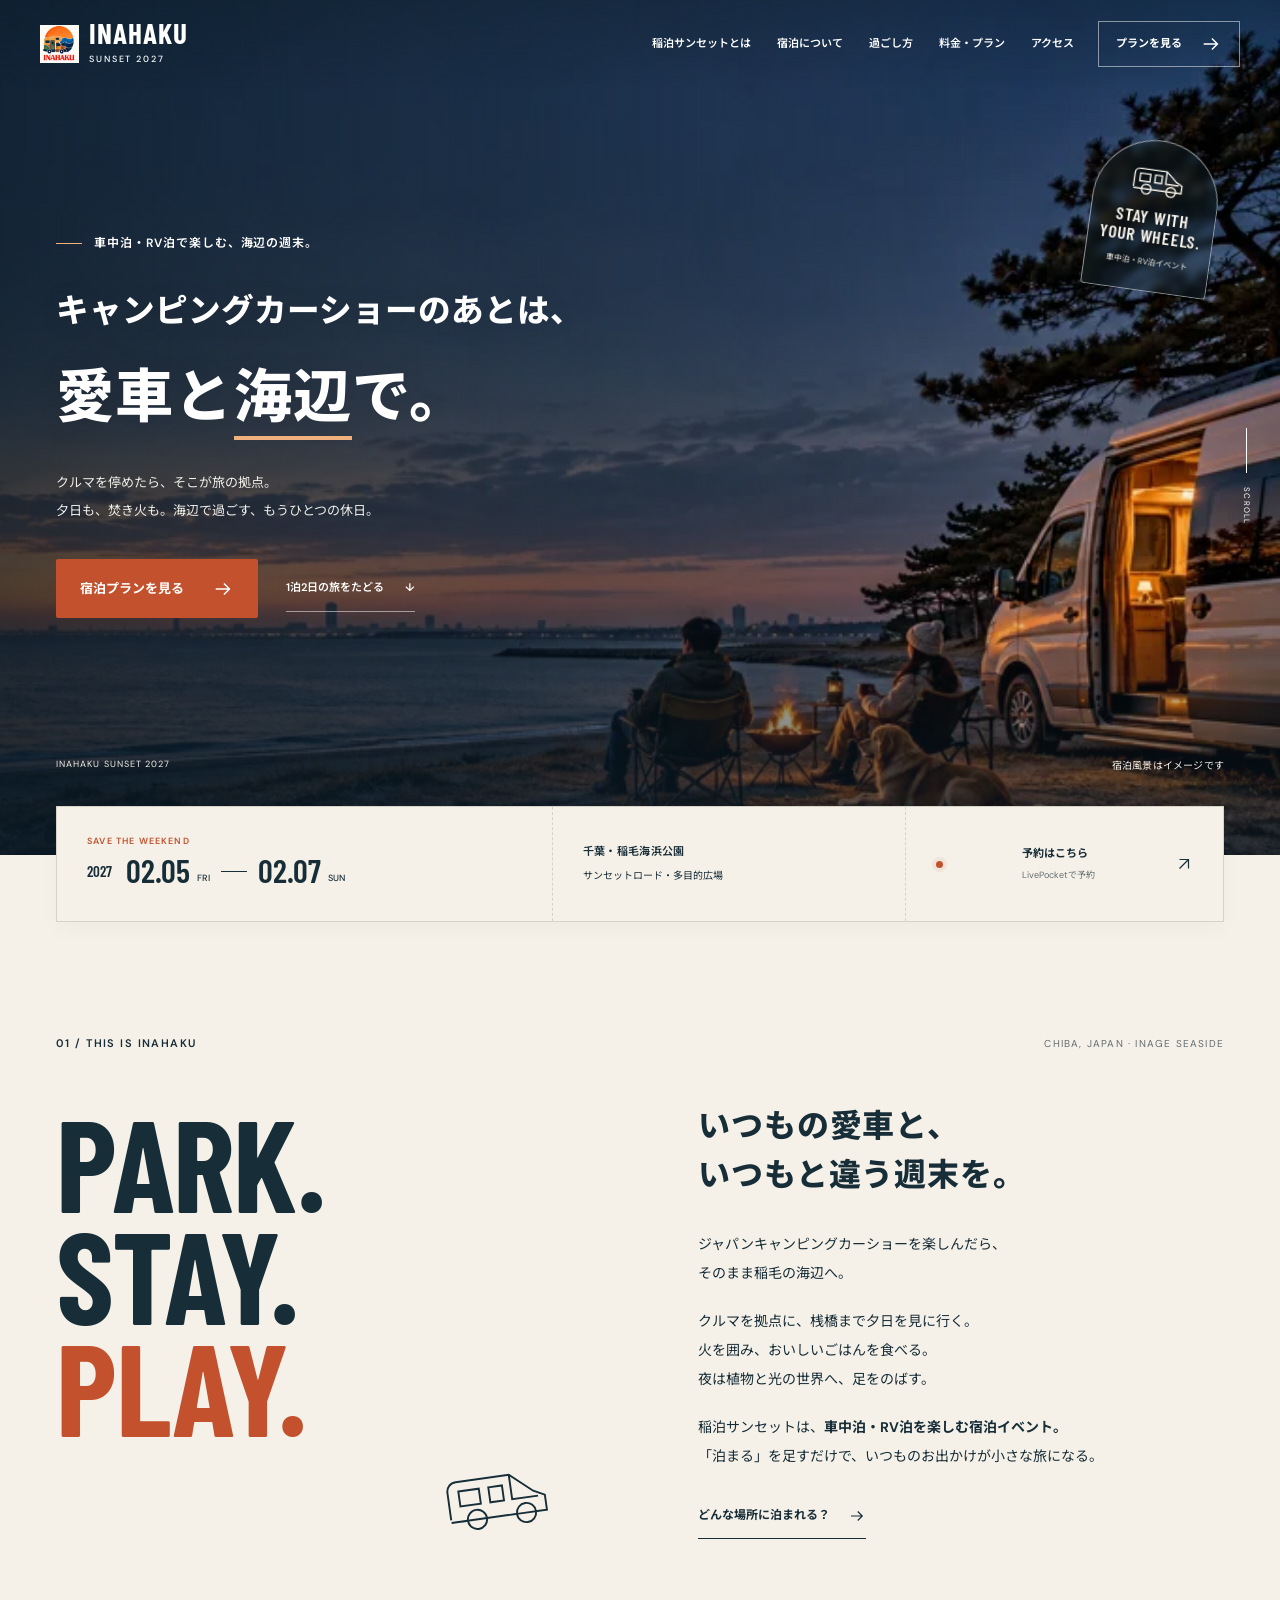
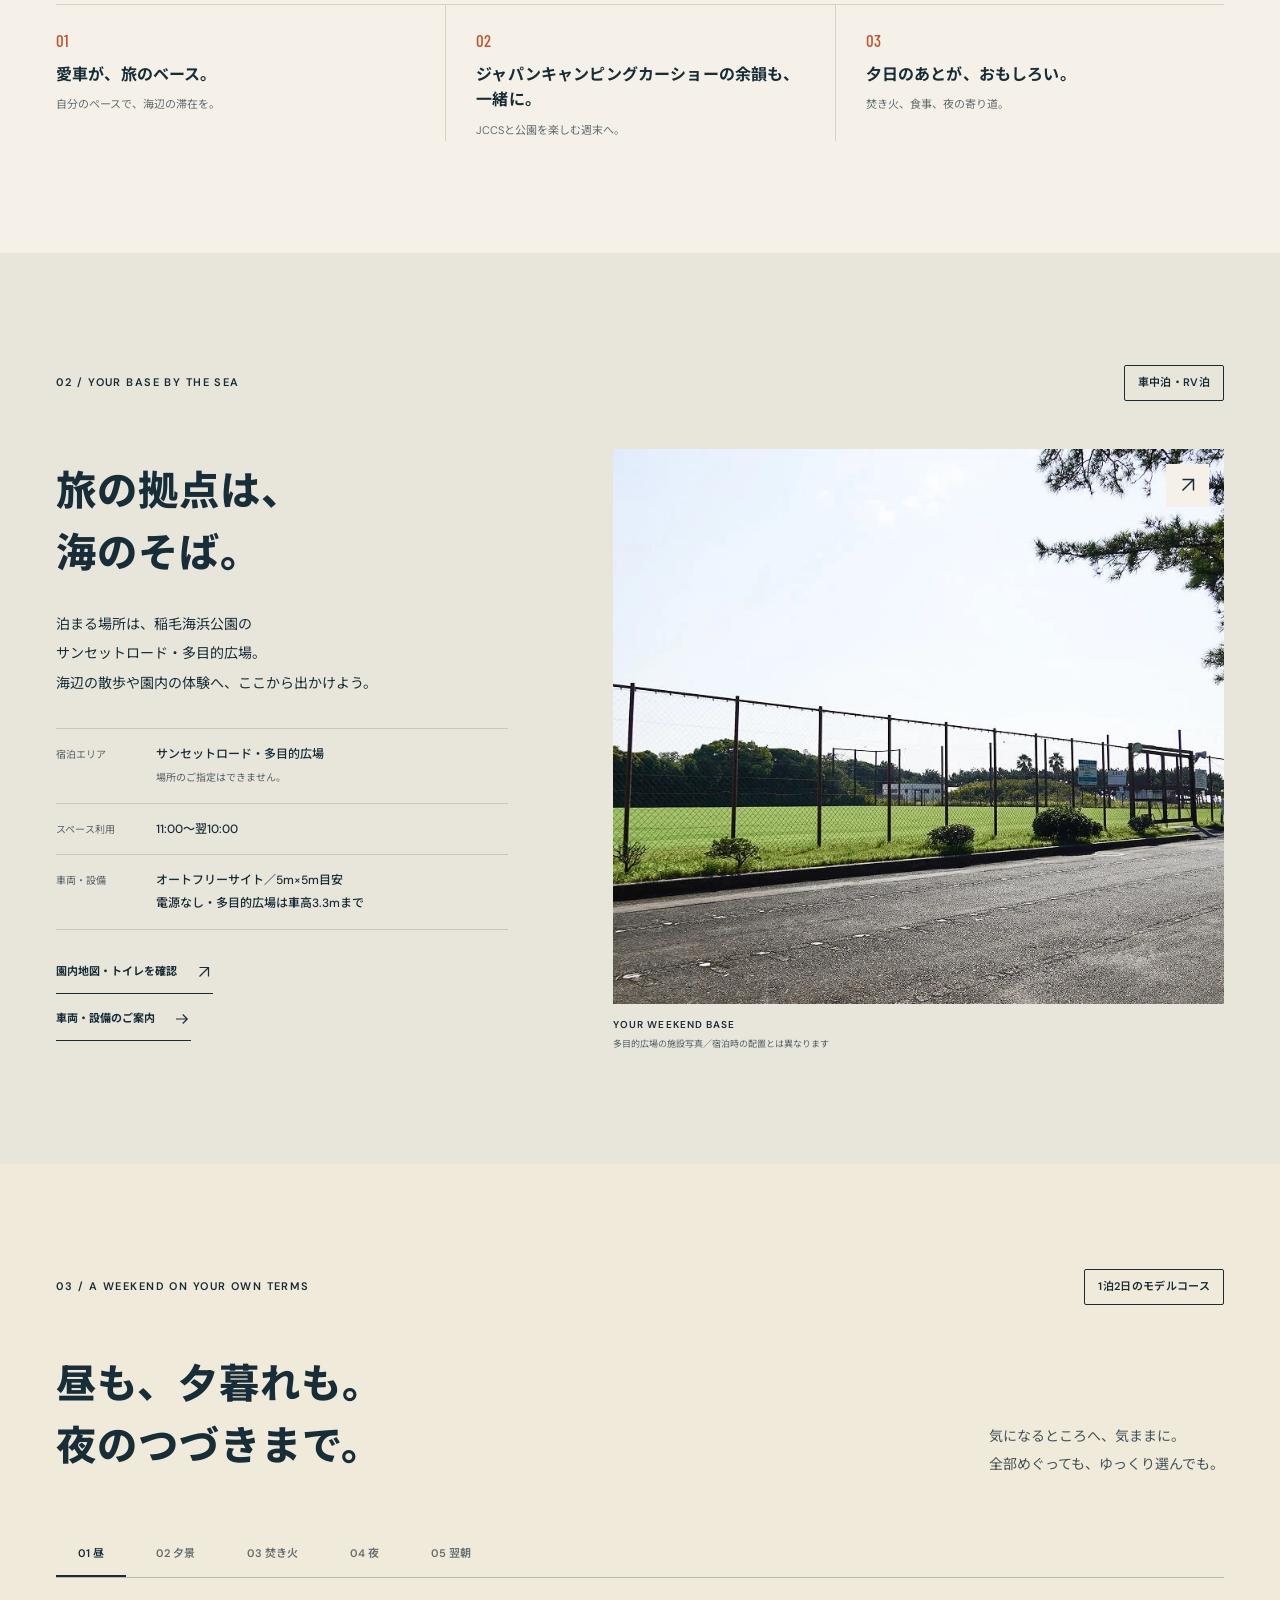
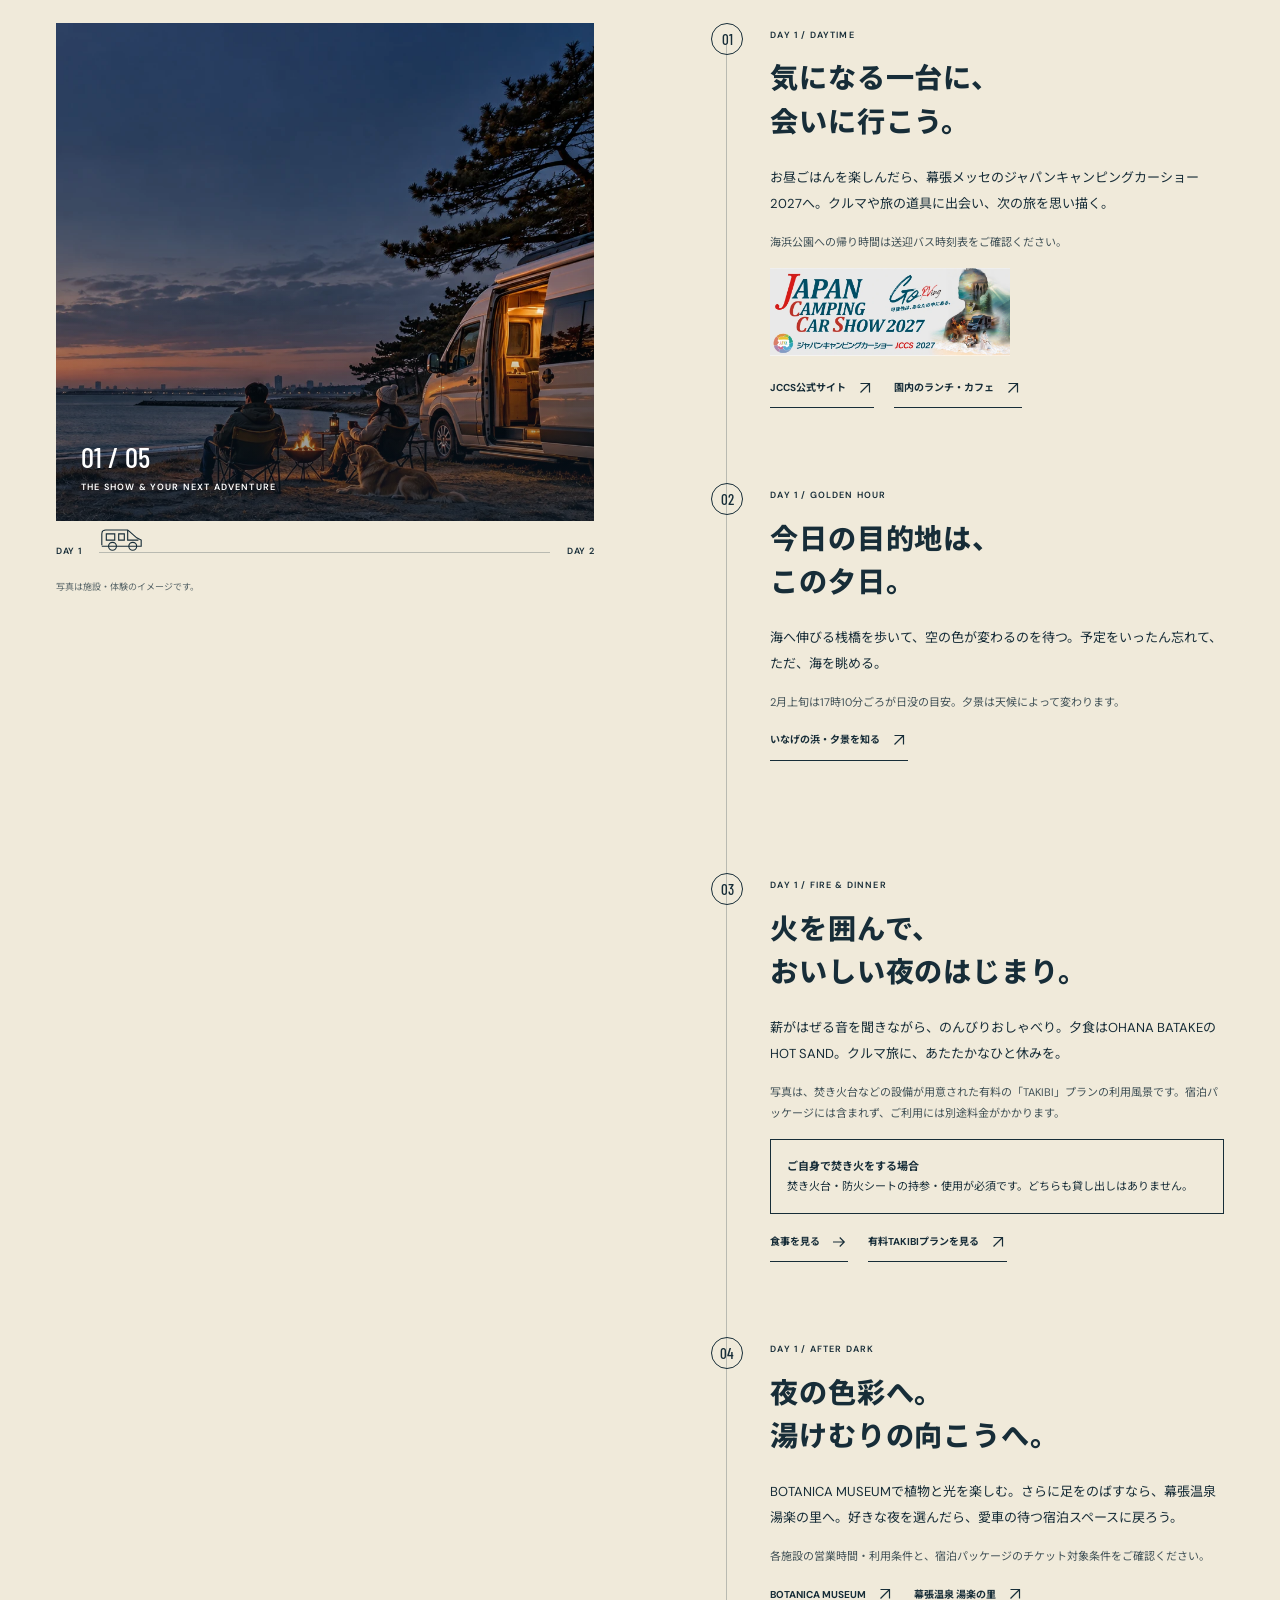
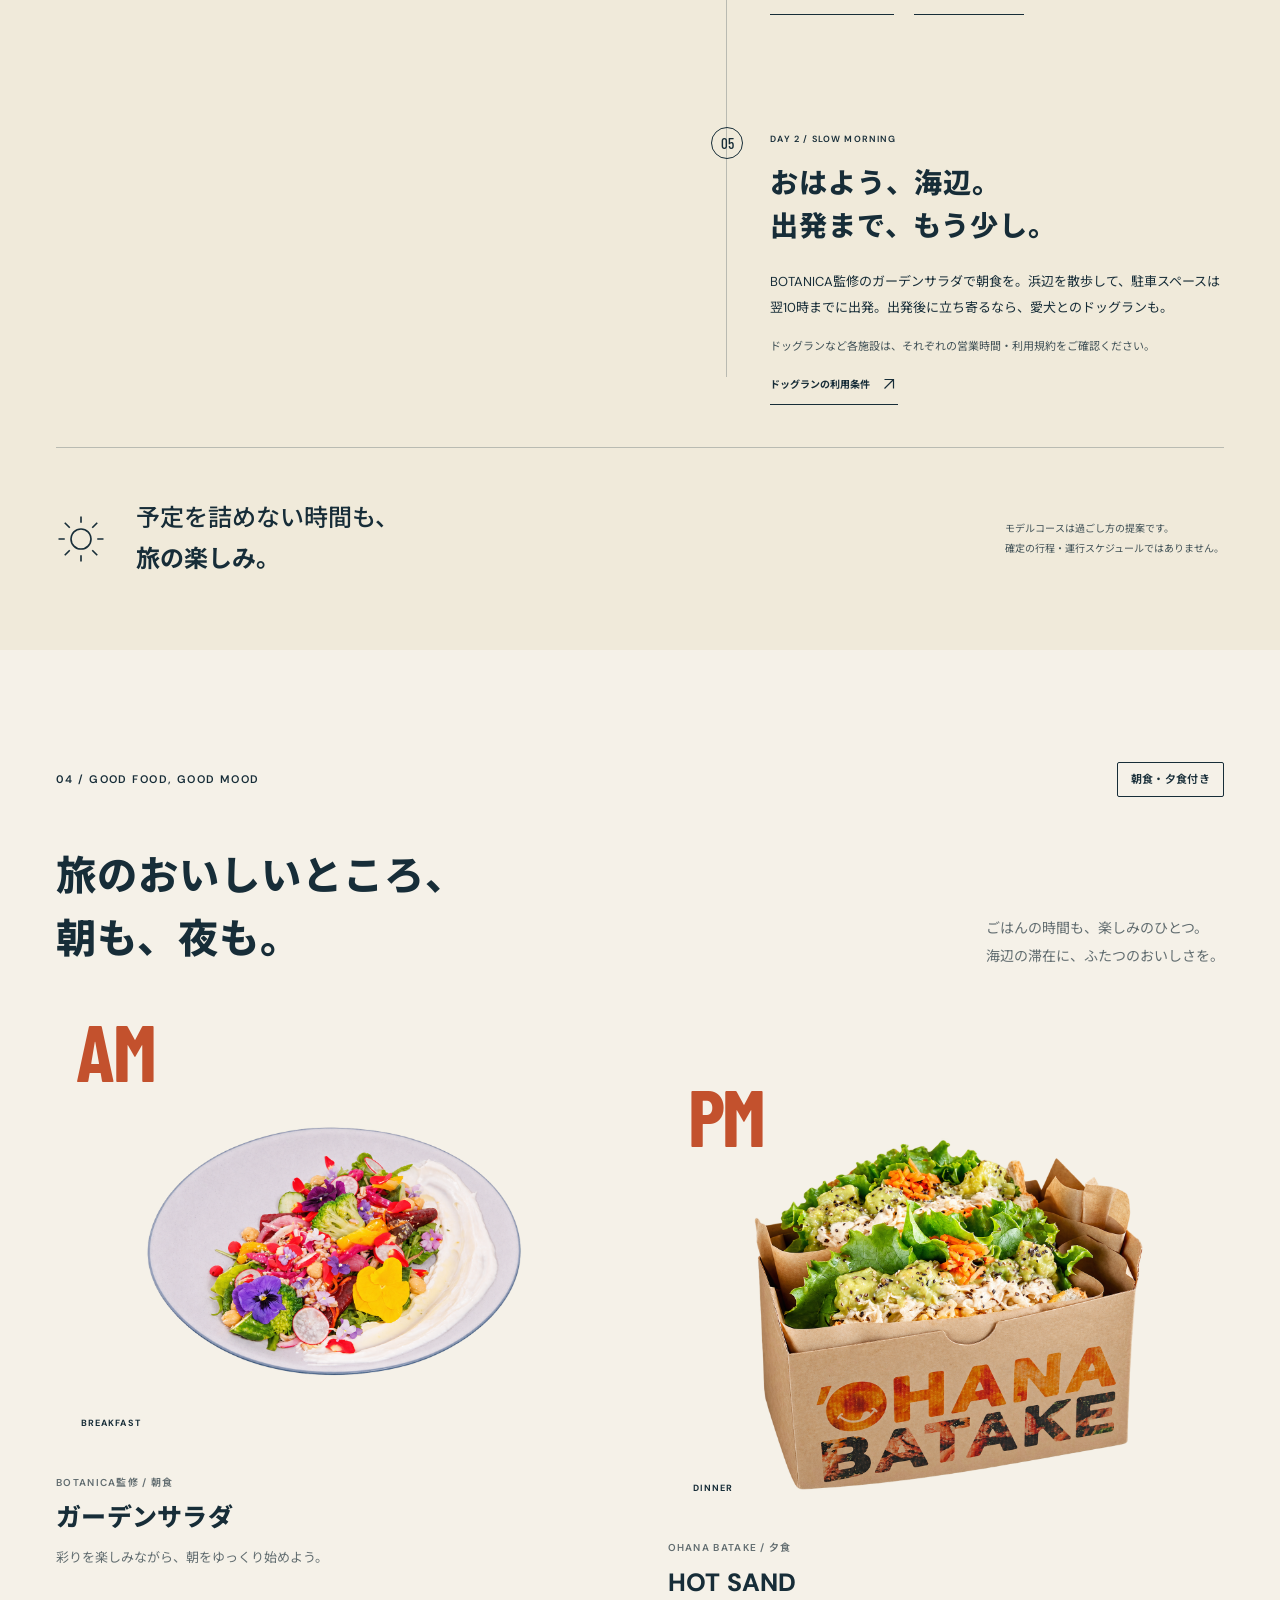
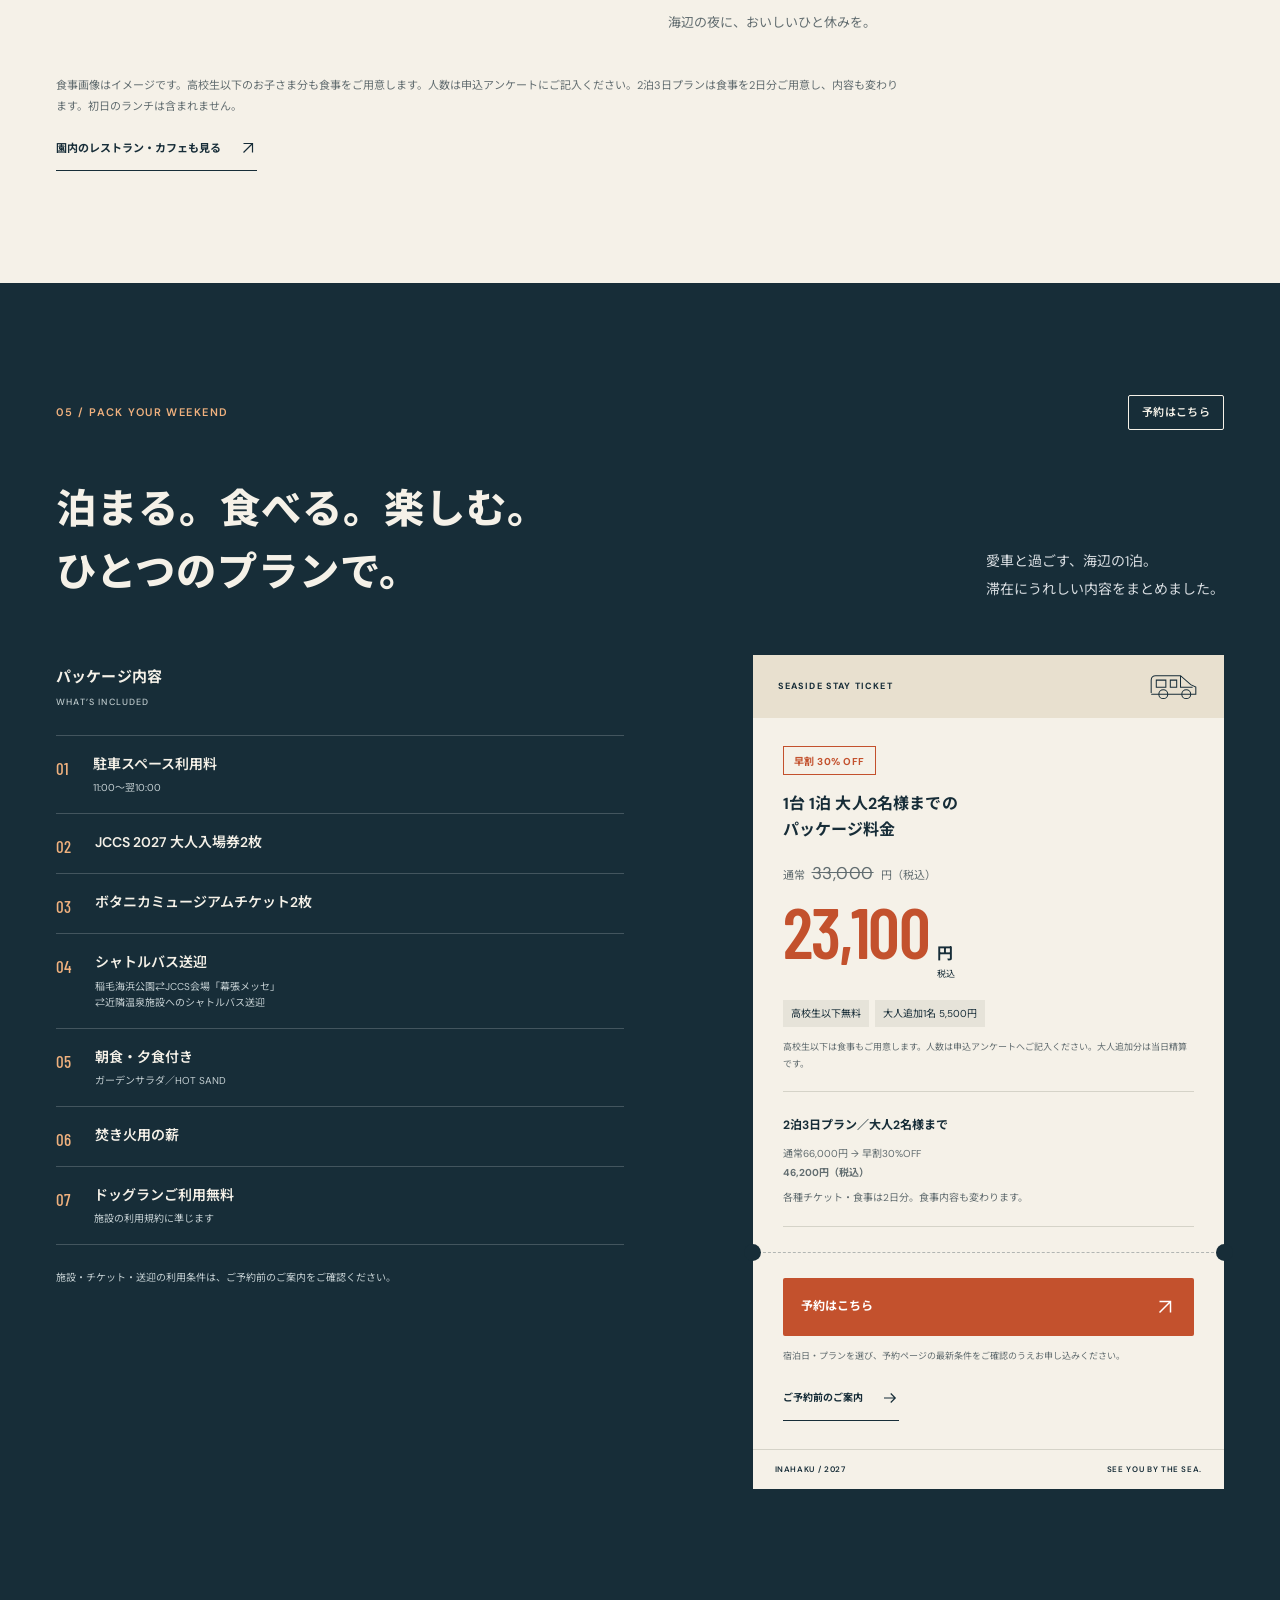
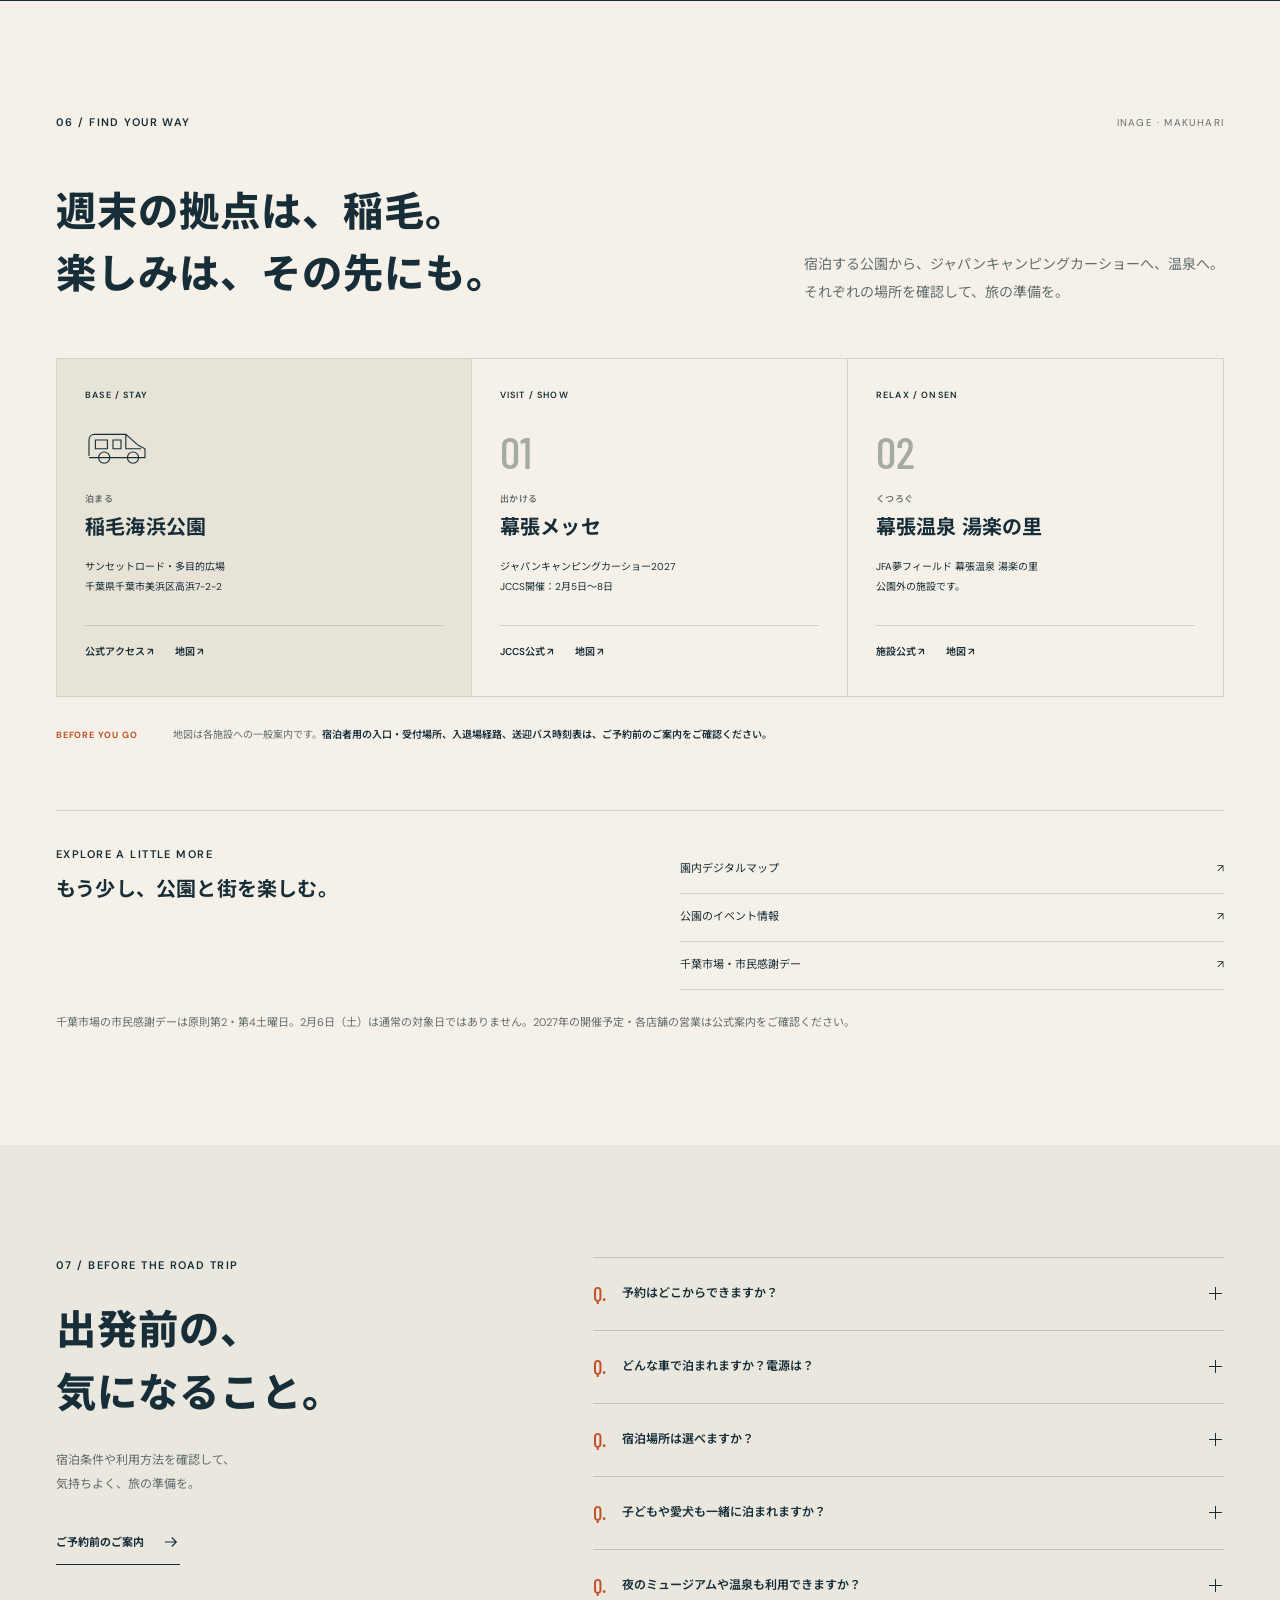
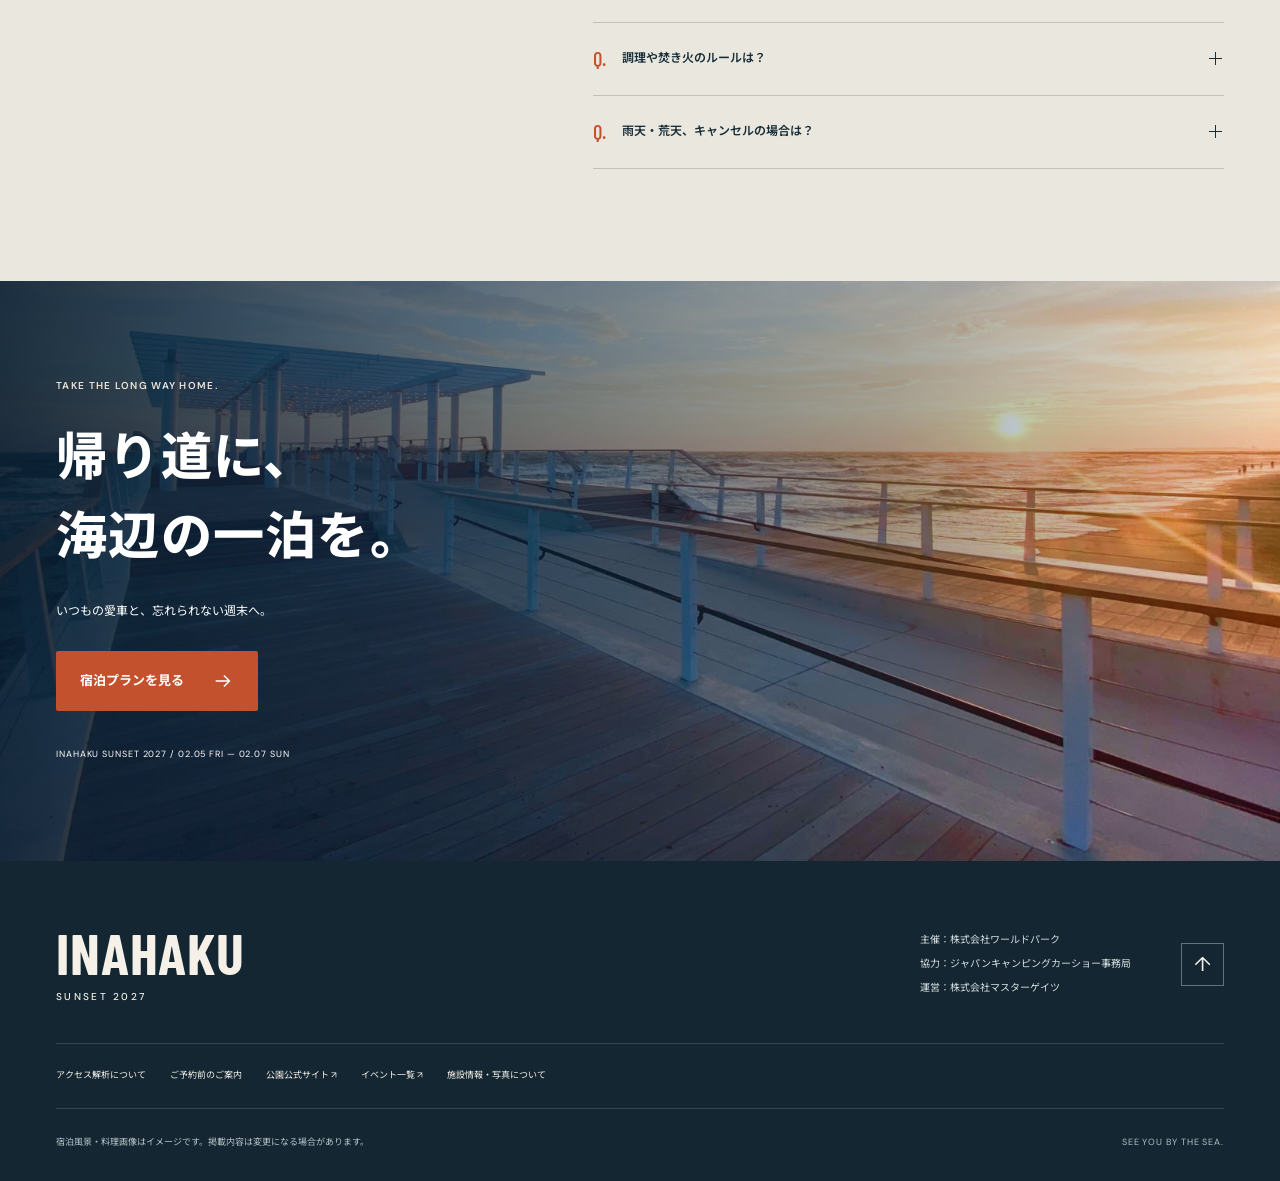
==== commit 8b2a7f5c: "Add GA4 page and reservation-click measurement with opt-out" ====
--- a/index.html
+++ b/index.html
@@ -18,6 +18,7 @@
   <link href="https://fonts.googleapis.com/css2?family=Barlow+Condensed:wght@500;600;700;800&family=DM+Sans:wght@400;500;600;700&family=Noto+Sans+JP:wght@400;500;600;700;800;900&display=swap" rel="stylesheet">
   <link rel="stylesheet" href="style.css?v=20261112b">
   <script src="script.js?v=20261112b" defer></script>
+<script src="analytics.js?v=20261113a" defer></script>
 </head>
 <body>
   <svg class="svg-library" xmlns="http://www.w3.org/2000/svg" aria-hidden="true"><defs>
@@ -120,7 +121,7 @@
 
     <section class="closing" aria-labelledby="closing-title"><img src="assets/pier-sunset.webp" width="1800" height="750" alt="" loading="lazy"><div class="closing-shade"></div><div class="closing-content shell"><span class="eyebrow">TAKE THE LONG WAY HOME.</span><h2 id="closing-title">帰り道に、<br>海辺の一泊を。</h2><p>いつもの愛車と、忘れられない週末へ。</p><a class="button button-orange" href="#plan">宿泊プランを見る <svg class="icon"><use href="#i-arrow"/></svg></a><span class="closing-date">INAHAKU SUNSET 2027 / 02.05 FRI — 02.07 SUN</span></div></section>
   </main>
-  <footer class="site-footer"><div class="shell"><div class="footer-top"><a class="footer-brand" href="#top">INAHAKU<span>SUNSET 2027</span></a><p>主催：株式会社ワールドパーク<br>協力：ジャパンキャンピングカーショー事務局<br>運営：株式会社マスターゲイツ</p><a class="back-top" href="#top" aria-label="ページ先頭へ戻る">↑</a></div><div class="footer-links"><a href="stay-guide.html">ご予約前のご案内</a><a href="https://sunsetbeachpark.jp/" target="_blank" rel="noopener noreferrer">公園公式サイト ↗</a><a href="https://sunsetbeachpark.jp/event/" target="_blank" rel="noopener noreferrer">イベント一覧 ↗</a><button type="button" data-sources>施設情報・写真について</button></div><div class="footer-bottom"><p>宿泊風景・料理画像はイメージです。掲載内容は変更になる場合があります。</p><span>SEE YOU BY THE SEA.</span></div></div></footer>
+  <footer class="site-footer"><div class="shell"><div class="footer-top"><a class="footer-brand" href="#top">INAHAKU<span>SUNSET 2027</span></a><p>主催：株式会社ワールドパーク<br>協力：ジャパンキャンピングカーショー事務局<br>運営：株式会社マスターゲイツ</p><a class="back-top" href="#top" aria-label="ページ先頭へ戻る">↑</a></div><div class="footer-links"><a href="stay-guide.html#analytics">アクセス解析について</a><a href="stay-guide.html">ご予約前のご案内</a><a href="https://sunsetbeachpark.jp/" target="_blank" rel="noopener noreferrer">公園公式サイト ↗</a><a href="https://sunsetbeachpark.jp/event/" target="_blank" rel="noopener noreferrer">イベント一覧 ↗</a><button type="button" data-sources>施設情報・写真について</button></div><div class="footer-bottom"><p>宿泊風景・料理画像はイメージです。掲載内容は変更になる場合があります。</p><span>SEE YOU BY THE SEA.</span></div></div></footer>
   <div class="sticky-booking" aria-label="宿泊プランのご案内"><div><span>1台1泊・大人2名様まで / 早割</span><p><strong>23,100</strong> 円（税込）</p></div><a href="#plan">プランを見る <svg class="icon"><use href="#i-arrow"/></svg></a></div>
   <dialog id="sources-dialog" aria-labelledby="sources-title"><button class="dialog-close" type="button" data-close aria-label="案内を閉じる">×</button><span class="eyebrow">INFORMATION & IMAGERY</span><h2 id="sources-title">施設情報・写真について</h2><p>施設の営業時間・利用条件は、各公式サイトの最新情報をご確認ください。</p><ul class="source-links"><li><a href="https://sunsetbeachpark.jp/" target="_blank" rel="noopener noreferrer">稲毛海浜公園 ↗</a></li><li><a href="https://sunsetbeachpark.jp/activity/multi-purpose-field/" target="_blank" rel="noopener noreferrer">多目的広場 ↗</a></li><li><a href="https://sunsetbeachpark.jp/activity/botanicamuseum/" target="_blank" rel="noopener noreferrer">BOTANICA MUSEUM ↗</a></li><li><a href="https://sunsetbeachpark.jp/activity/inage-bonfire/" target="_blank" rel="noopener noreferrer">TAKIBI（通常プラン）↗</a></li><li><a href="https://sunsetbeachpark.jp/activity/dog-run/" target="_blank" rel="noopener noreferrer">DOG PARK INAGE ↗</a></li><li><a href="https://www.yurakirari.com/makuhari/" target="_blank" rel="noopener noreferrer">幕張温泉 湯楽の里 ↗</a></li><li><a href="https://prtimes.jp/main/html/rd/p/000000103.000125555.html" target="_blank" rel="noopener noreferrer">JCCS2027 主催者発表 ↗</a></li><li><a href="https://eco.mtk.nao.ac.jp/koyomi/dni/2027/s1202.html" target="_blank" rel="noopener noreferrer">日没時刻：国立天文台 ↗</a></li></ul><p class="dialog-small">メインビジュアルは本企画の広告制作過程で作成した車中泊イメージで、実際の宿泊配置や設備を示すものではありません。施設写真は公式サイト掲載素材、料理・JCCSビジュアルは提供広告資料に基づきます。モデルコースは体験の提案です。施設情報・リンク確認：2026年10月31日。</p></dialog>
 </body>
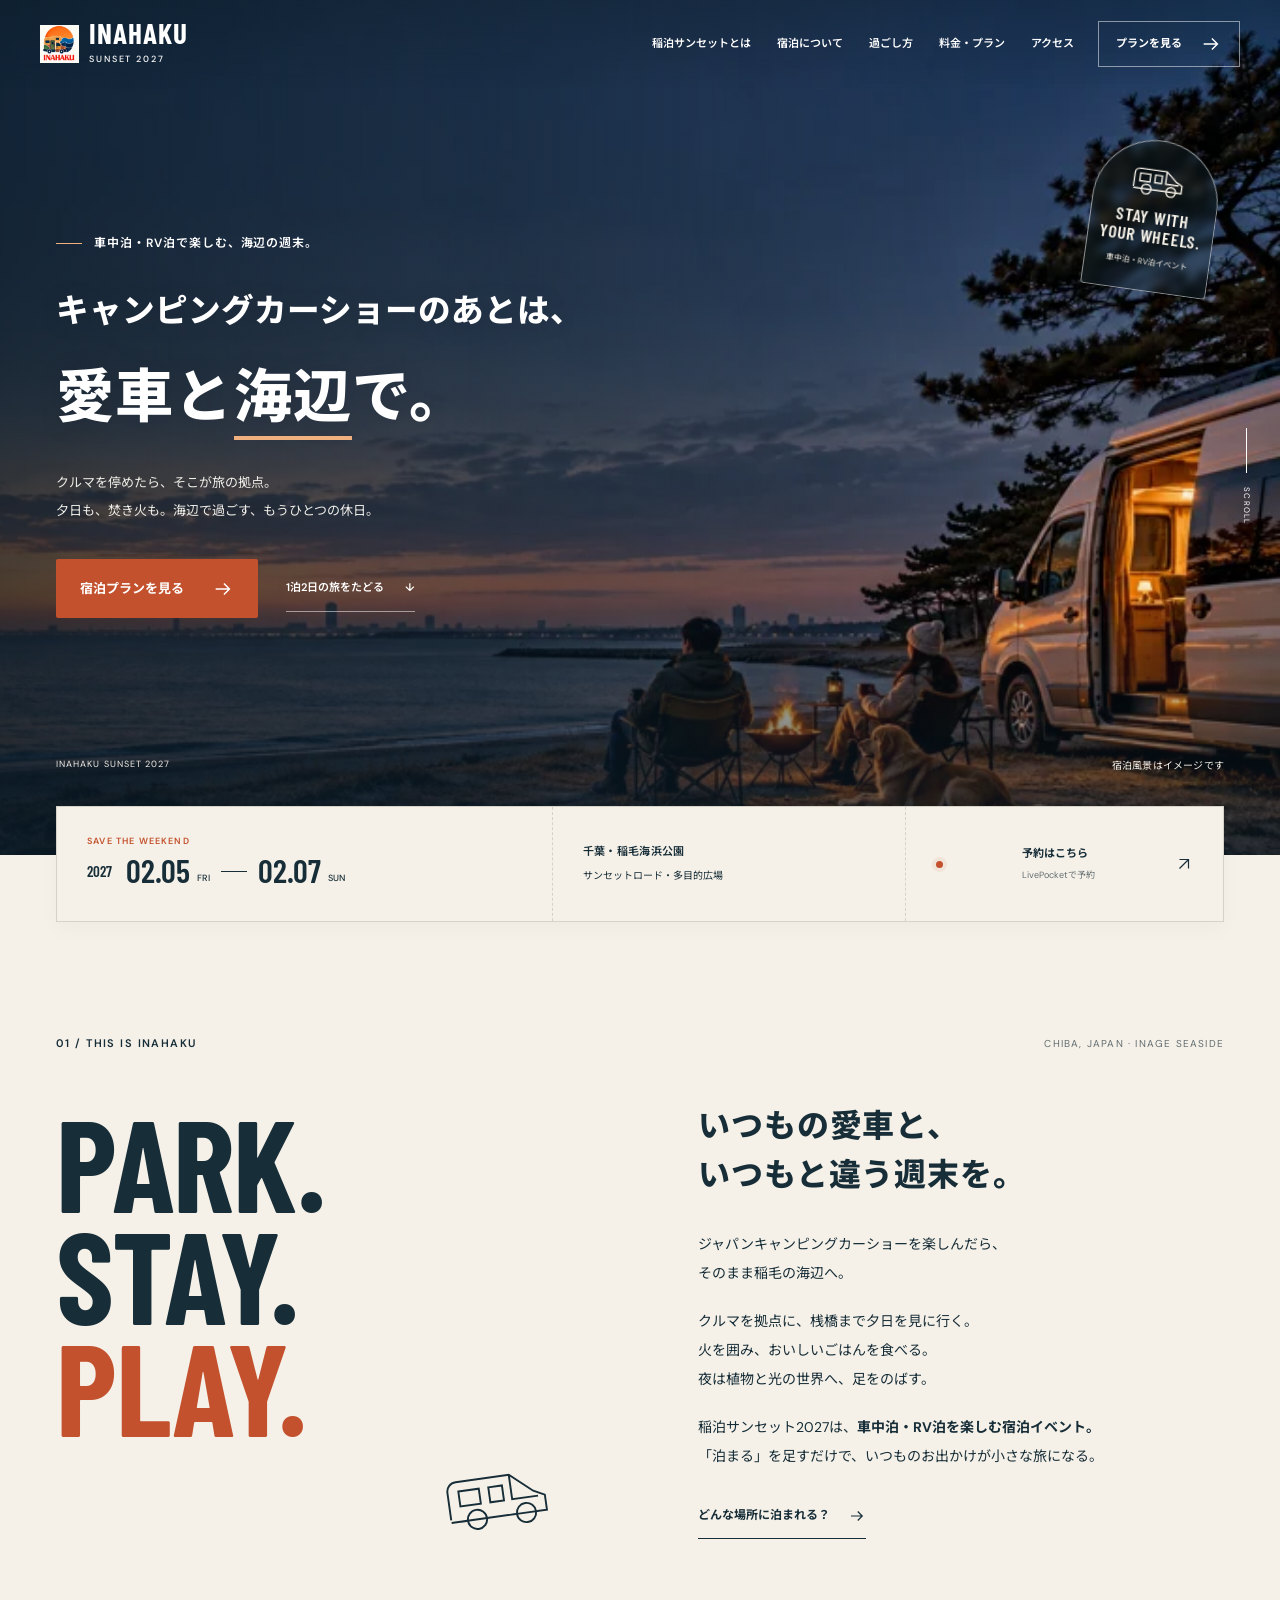
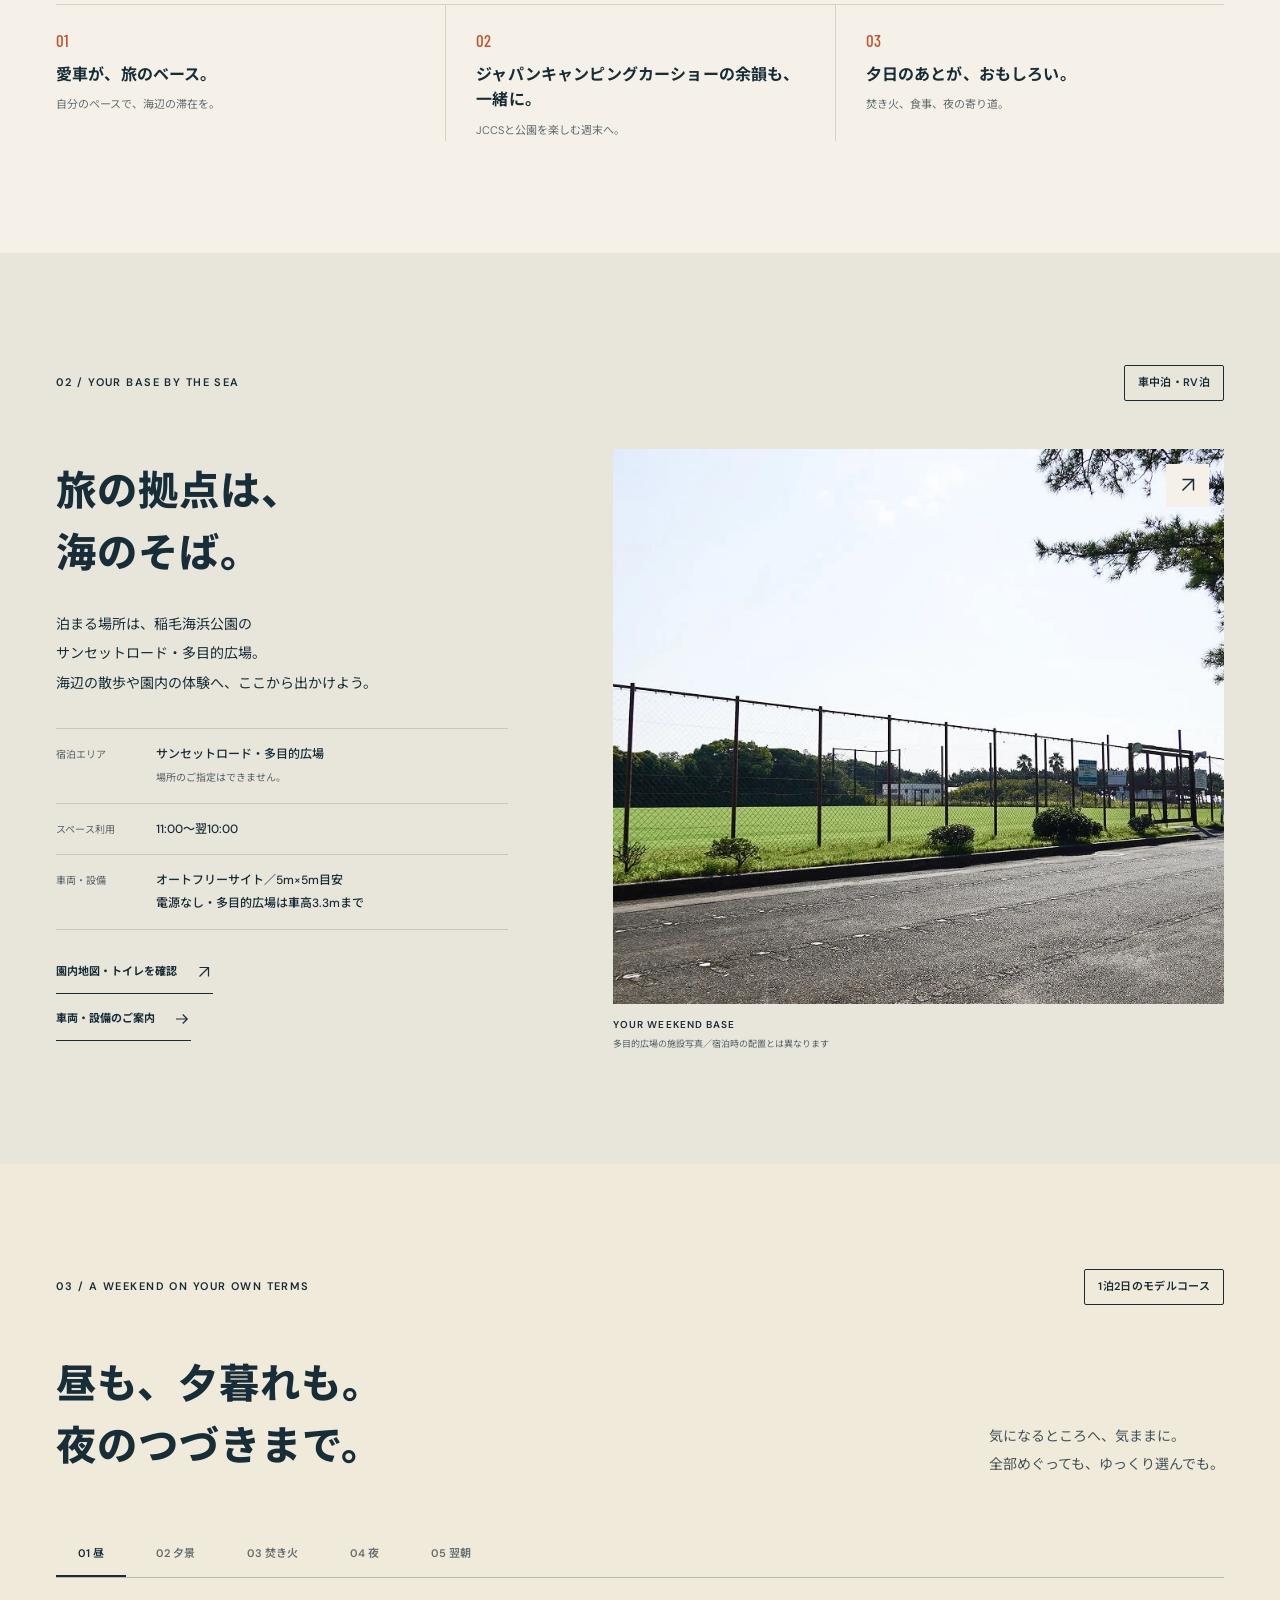
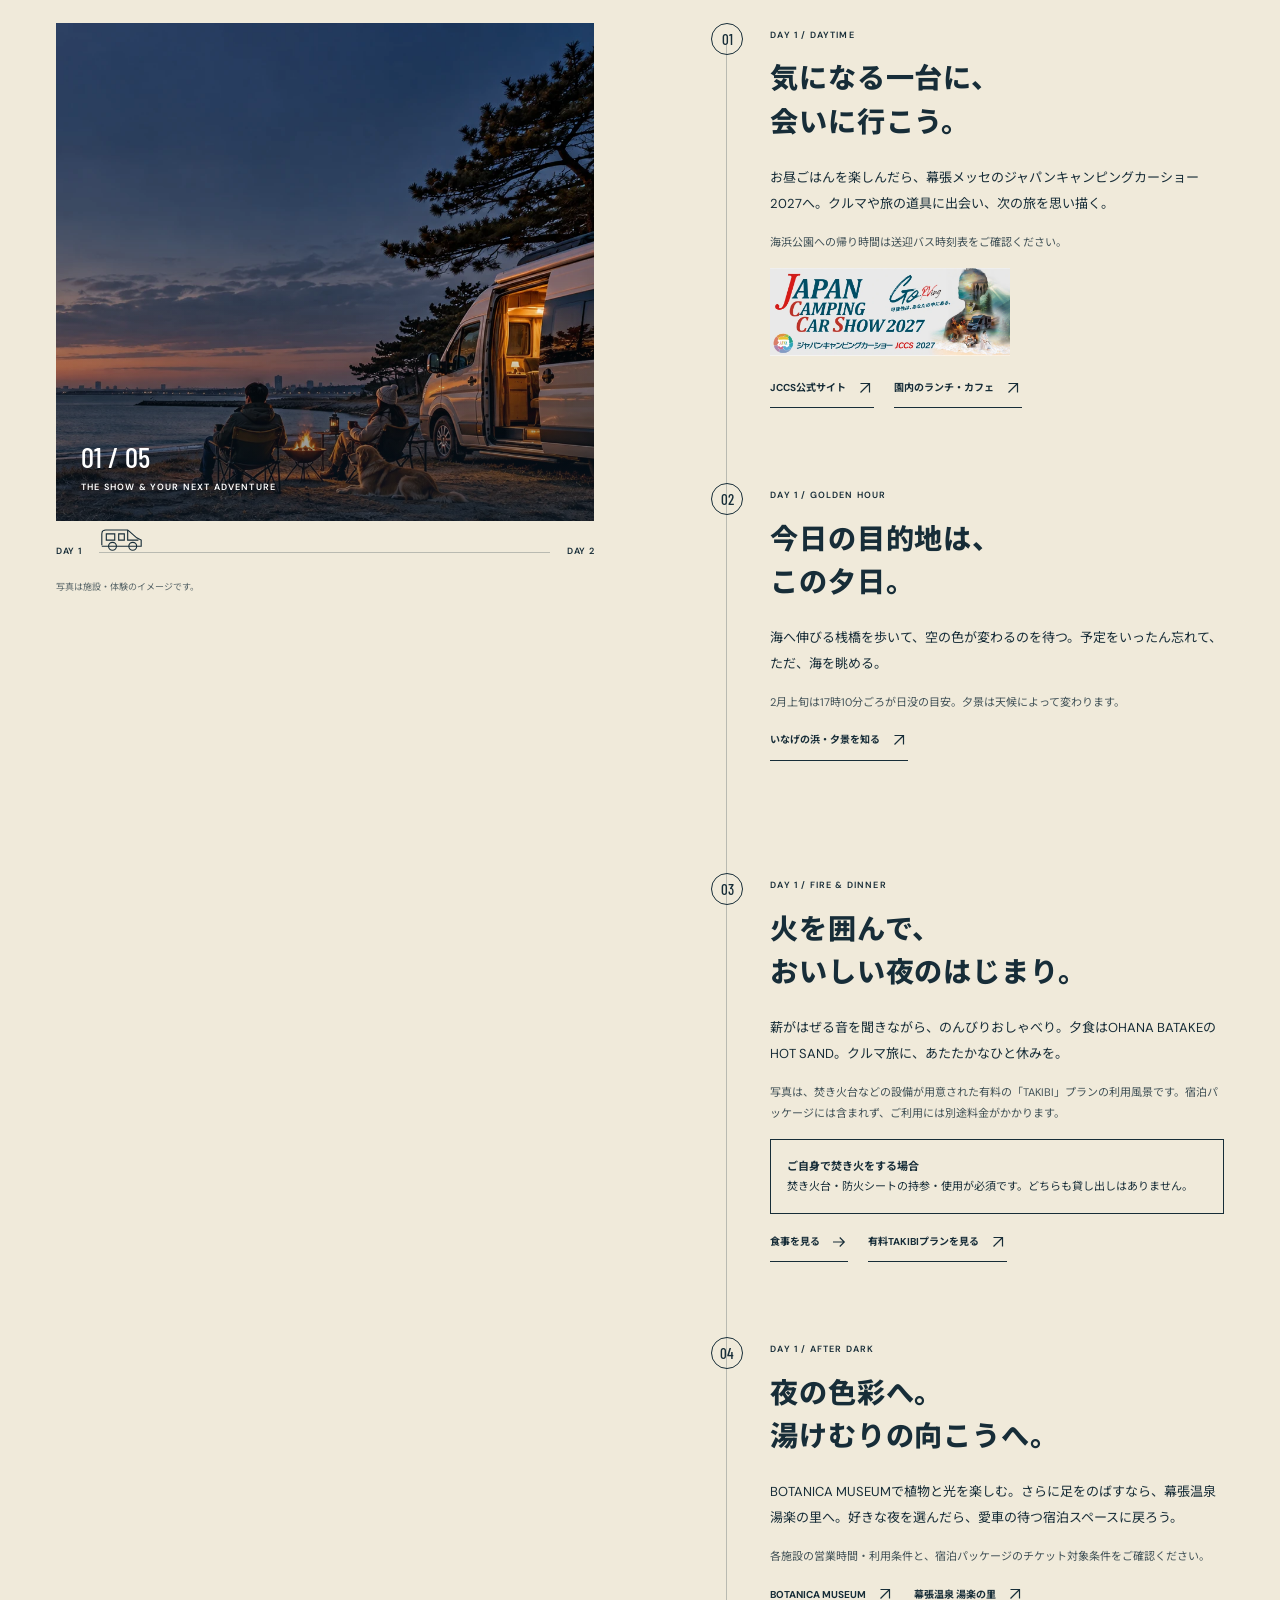
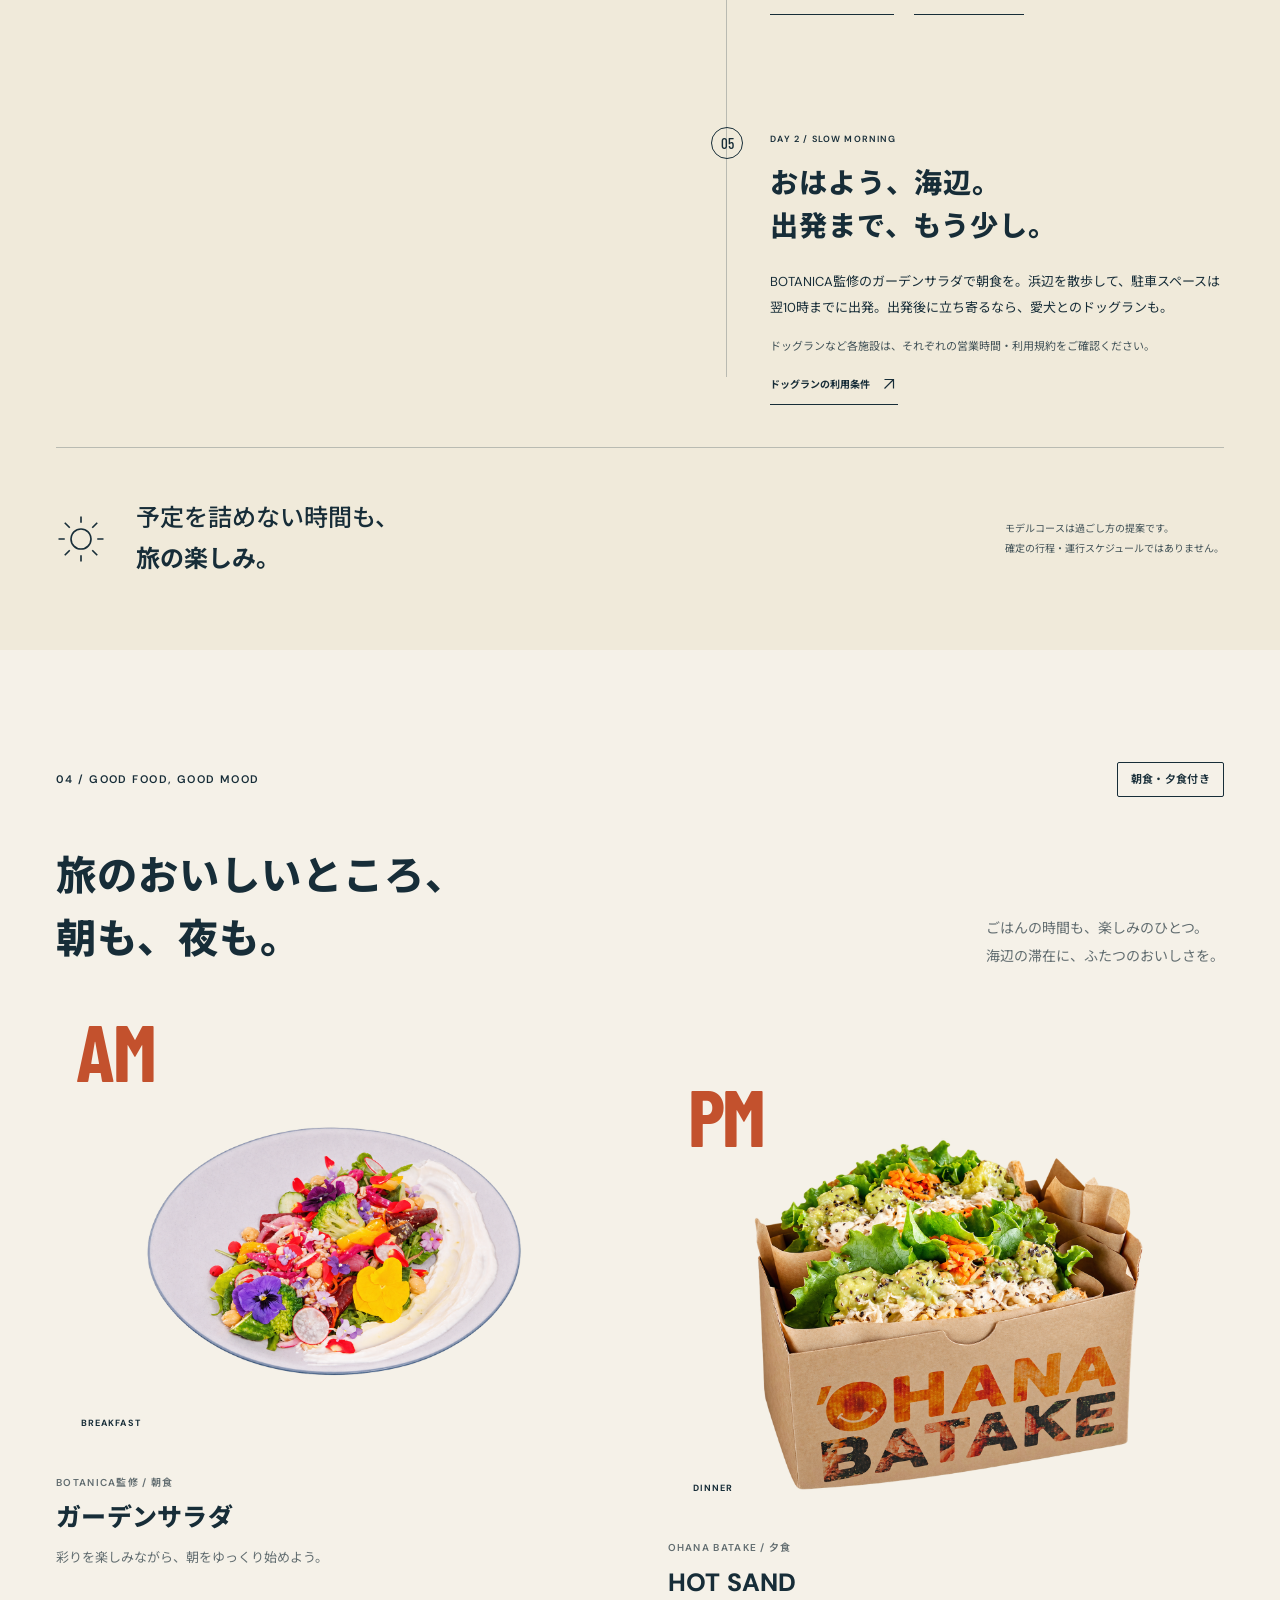
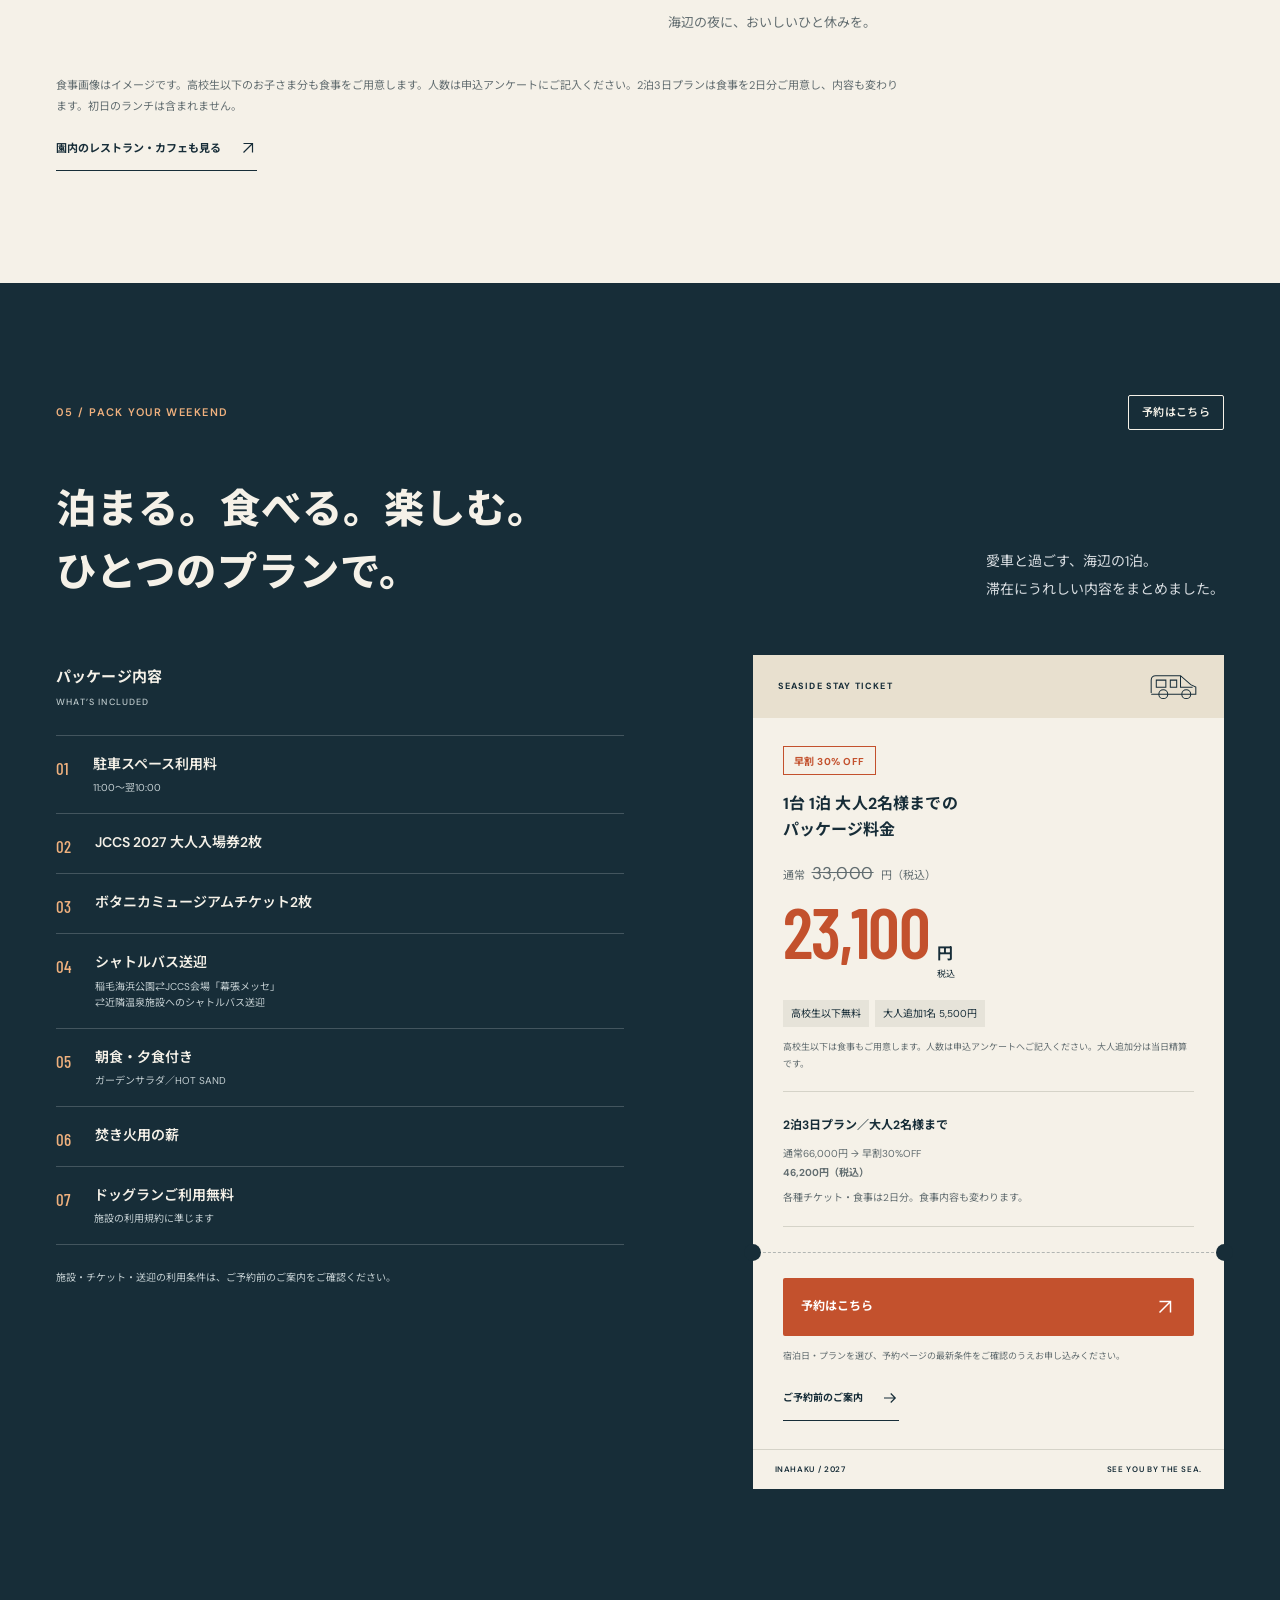
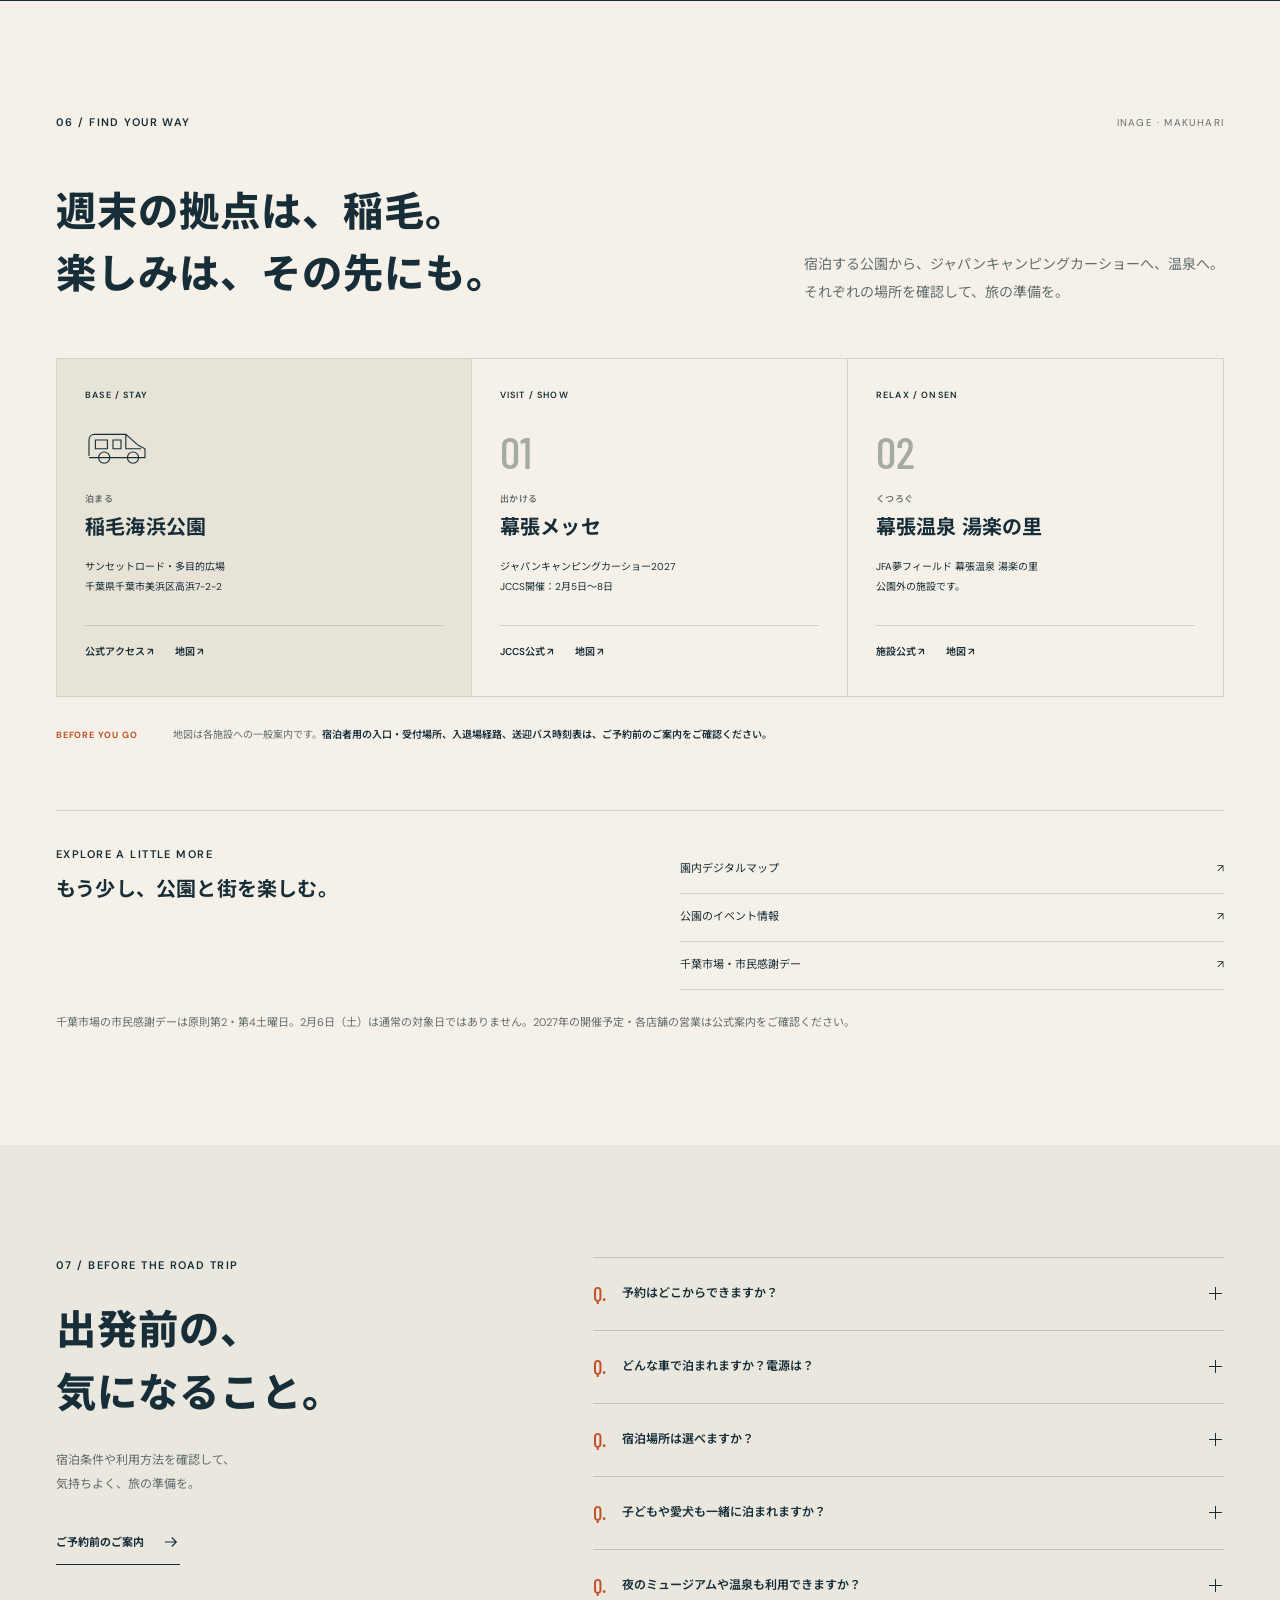
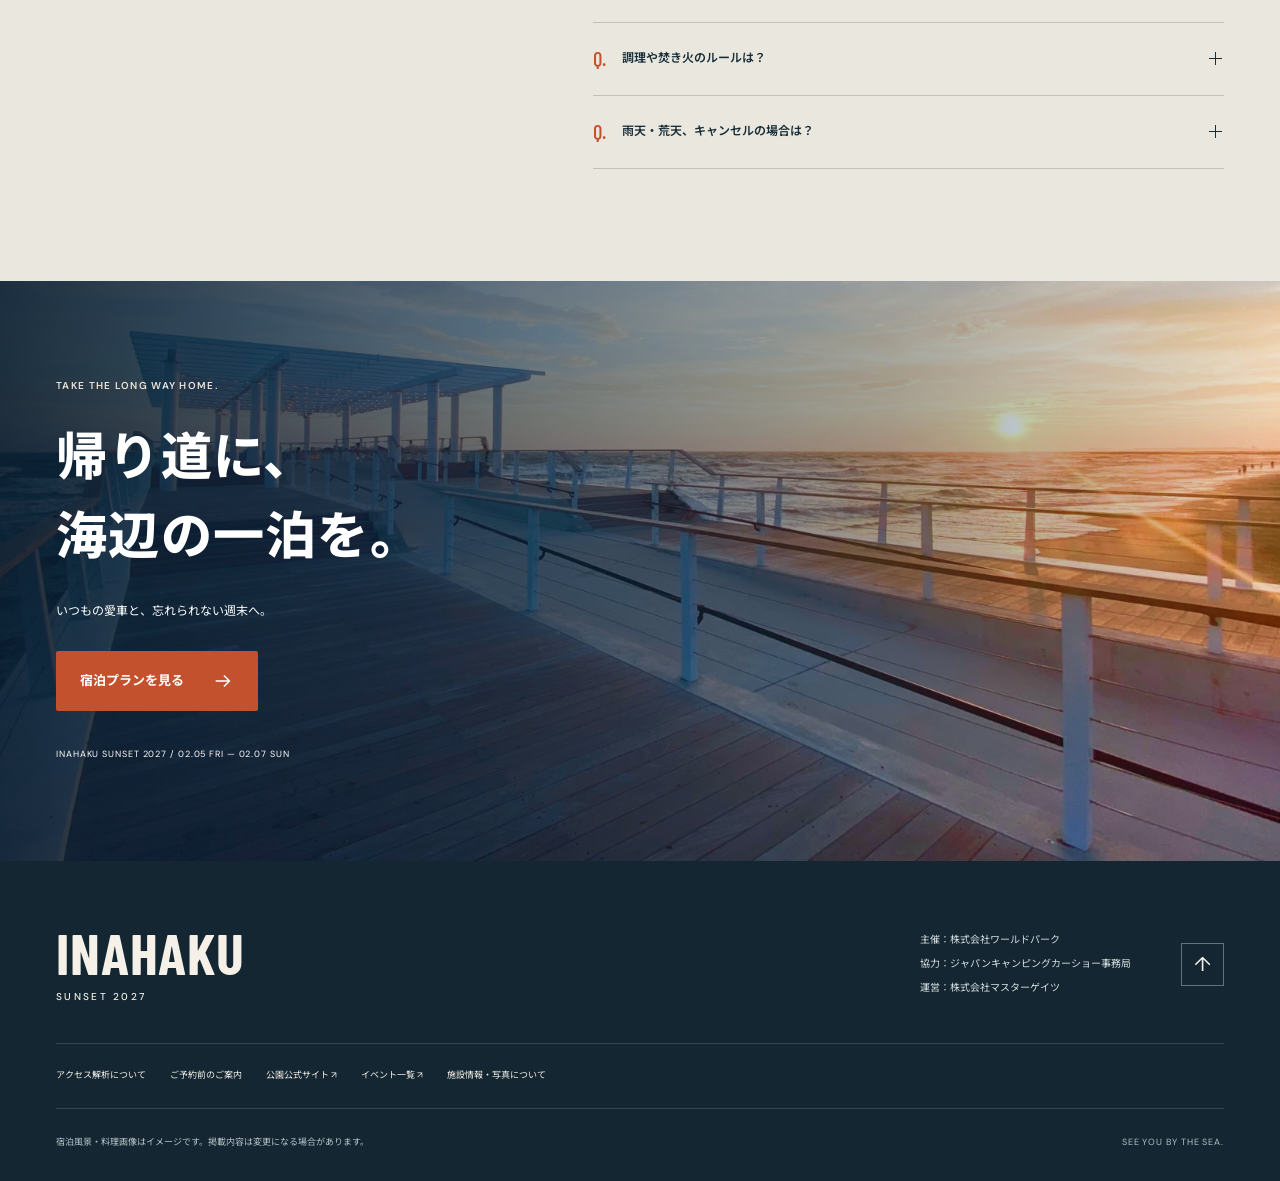
==== commit bf7cbae3: "Improve Japanese event search metadata and simplify analytics notice" ====
--- a/index.html
+++ b/index.html
@@ -4,21 +4,22 @@
   <meta charset="utf-8">
   <meta name="viewport" content="width=device-width,initial-scale=1">
   <meta name="theme-color" content="#172d38">
-  <meta name="description" content="キャンピングカーショーのあとは、愛車と海辺で。稲泊サンセット2027は、稲毛海浜公園で車中泊・RV泊を楽しむ宿泊イベント。JCCS、夕日、焚き火、食事、植物と光のミュージアムへ。2027年2月5日〜7日。予約はこちら。">
+  <meta name="description" content="稲泊サンセット2027は、2027年2月5日〜7日に千葉・稲毛海浜公園で開催する車中泊・RV泊イベント。ジャパンキャンピングカーショーと海辺の滞在を楽しむ、朝夕食付き宿泊プラン。開催概要・料金・アクセス・予約はこちら。">
   <meta property="og:type" content="website"><meta property="og:locale" content="ja_JP">
-  <meta property="og:title" content="キャンピングカーショーのあとは、愛車と海辺で。｜INAHAKU SUNSET 2027">
-  <meta property="og:description" content="愛車を拠点に、海辺の週末を。2027年2月5日〜7日、稲毛海浜公園。車中泊・RV泊の宿泊イベント。予約はこちら。">
+  <meta property="og:title" content="稲泊サンセット2027｜稲毛海浜公園の車中泊・RV泊イベント">
+  <meta property="og:description" content="稲泊サンセット2027は、2027年2月5日〜7日に千葉・稲毛海浜公園で開催する車中泊・RV泊イベント。ジャパンキャンピングカーショーと海辺の滞在を楽しむ、朝夕食付き宿泊プラン。開催概要・料金・アクセス・予約はこちら。">
   <meta property="og:url" content="https://sunsetbeachpark.github.io/inahaku-sunset-2027/">
   <meta property="og:image" content="https://sunsetbeachpark.github.io/inahaku-sunset-2027/assets/roadtrip-hero.webp">
   <meta name="twitter:card" content="summary_large_image">
-  <title>キャンピングカーショーのあとは、愛車と海辺で。｜INAHAKU SUNSET 2027</title>
+  <title>稲泊サンセット2027｜稲毛海浜公園の車中泊・RV泊イベント</title>
   <link rel="canonical" href="https://sunsetbeachpark.github.io/inahaku-sunset-2027/">
   <link rel="icon" href="assets/inahaku-logo.webp" type="image/webp">
   <link rel="preconnect" href="https://fonts.googleapis.com"><link rel="preconnect" href="https://fonts.gstatic.com" crossorigin>
   <link href="https://fonts.googleapis.com/css2?family=Barlow+Condensed:wght@500;600;700;800&family=DM+Sans:wght@400;500;600;700&family=Noto+Sans+JP:wght@400;500;600;700;800;900&display=swap" rel="stylesheet">
-  <link rel="stylesheet" href="style.css?v=20261112b">
+  <link rel="stylesheet" href="style.css?v=20261114a">
   <script src="script.js?v=20261112b" defer></script>
-<script src="analytics.js?v=20261113a" defer></script>
+<script src="analytics.js?v=20261114a" defer></script>
+  <link rel="sitemap" type="application/xml" href="sitemap.xml">
 </head>
 <body>
   <svg class="svg-library" xmlns="http://www.w3.org/2000/svg" aria-hidden="true"><defs>
@@ -61,7 +62,7 @@
 
     <section class="about section-pad shell" id="about" aria-labelledby="about-title">
       <div class="section-top"><span class="eyebrow">01 / THIS IS INAHAKU</span><span class="small-coordinate">CHIBA, JAPAN · INAGE SEASIDE</span></div>
-      <div class="about-grid"><div class="about-title"><p class="display-word">PARK.<br>STAY.<br><span>PLAY.</span></p><svg class="about-van" aria-hidden="true"><use href="#i-van"/></svg></div><div class="about-copy" data-reveal><h2 id="about-title">いつもの愛車と、<br>いつもと違う週末を。</h2><p>ジャパンキャンピングカーショーを楽しんだら、<br class="desktop-only">そのまま稲毛の海辺へ。</p><p>クルマを拠点に、桟橋まで夕日を見に行く。<br>火を囲み、おいしいごはんを食べる。<br>夜は植物と光の世界へ、足をのばす。</p><p>稲泊サンセットは、<strong>車中泊・RV泊を楽しむ宿泊イベント。</strong><br>「泊まる」を足すだけで、いつものお出かけが小さな旅になる。</p><a class="text-link" href="#stay">どんな場所に泊まれる？ <svg class="icon"><use href="#i-arrow"/></svg></a></div></div>
+      <div class="about-grid"><div class="about-title"><p class="display-word">PARK.<br>STAY.<br><span>PLAY.</span></p><svg class="about-van" aria-hidden="true"><use href="#i-van"/></svg></div><div class="about-copy" data-reveal><h2 id="about-title">いつもの愛車と、<br>いつもと違う週末を。</h2><p>ジャパンキャンピングカーショーを楽しんだら、<br class="desktop-only">そのまま稲毛の海辺へ。</p><p>クルマを拠点に、桟橋まで夕日を見に行く。<br>火を囲み、おいしいごはんを食べる。<br>夜は植物と光の世界へ、足をのばす。</p><p>稲泊サンセット2027は、<strong>車中泊・RV泊を楽しむ宿泊イベント。</strong><br>「泊まる」を足すだけで、いつものお出かけが小さな旅になる。</p><a class="text-link" href="#stay">どんな場所に泊まれる？ <svg class="icon"><use href="#i-arrow"/></svg></a></div></div>
       <div class="three-reasons"><div data-reveal><span>01</span><h3>愛車が、旅のベース。</h3><p>自分のペースで、海辺の滞在を。</p></div><div data-reveal><span>02</span><h3>ジャパンキャンピングカーショーの余韻も、一緒に。</h3><p>JCCSと公園を楽しむ週末へ。</p></div><div data-reveal><span>03</span><h3>夕日のあとが、おもしろい。</h3><p>焚き火、食事、夜の寄り道。</p></div></div>
     </section>
 
--- a/style.css
+++ b/style.css
@@ -3211,3 +3211,14 @@
 .stop-copy>p.fire-requirement { padding:16px; border:1px solid currentColor; opacity:1; }
 .mobile-fire-caption { display:none; }
 @media (max-width:650px) { .mobile-fire-caption { display:block; grid-column:2; margin:0; font-size:11px; line-height:1.8; } }
+
+/* Compact privacy notice below the main visitor information. */
+.analytics-notice { margin:0 0 44px; padding-top:24px; border-top:1px solid var(--line); color:var(--muted); max-width:820px; scroll-margin-top:115px; }
+.analytics-notice h2 { margin:0 0 8px; font-size:13px; font-weight:600; }
+.analytics-notice p { margin:0; font-size:12px; line-height:1.9; }
+.analytics-notice-links { display:flex; flex-wrap:wrap; column-gap:24px; row-gap:8px; align-items:center; margin-top:8px; font-size:12px; }
+.analytics-notice-links a,.analytics-notice-links button { color:inherit; text-decoration:underline; text-underline-offset:3px; }
+.analytics-notice-links button { padding:4px 0; border:0; background:none; font:inherit; cursor:pointer; }
+.analytics-notice-links a:focus-visible,.analytics-notice-links button:focus-visible { outline:2px solid var(--orange); outline-offset:4px; }
+.analytics-notice .analytics-notice-help { margin-top:6px; }
+.analytics-notice #analytics-status:not(:empty) { margin-top:6px; }
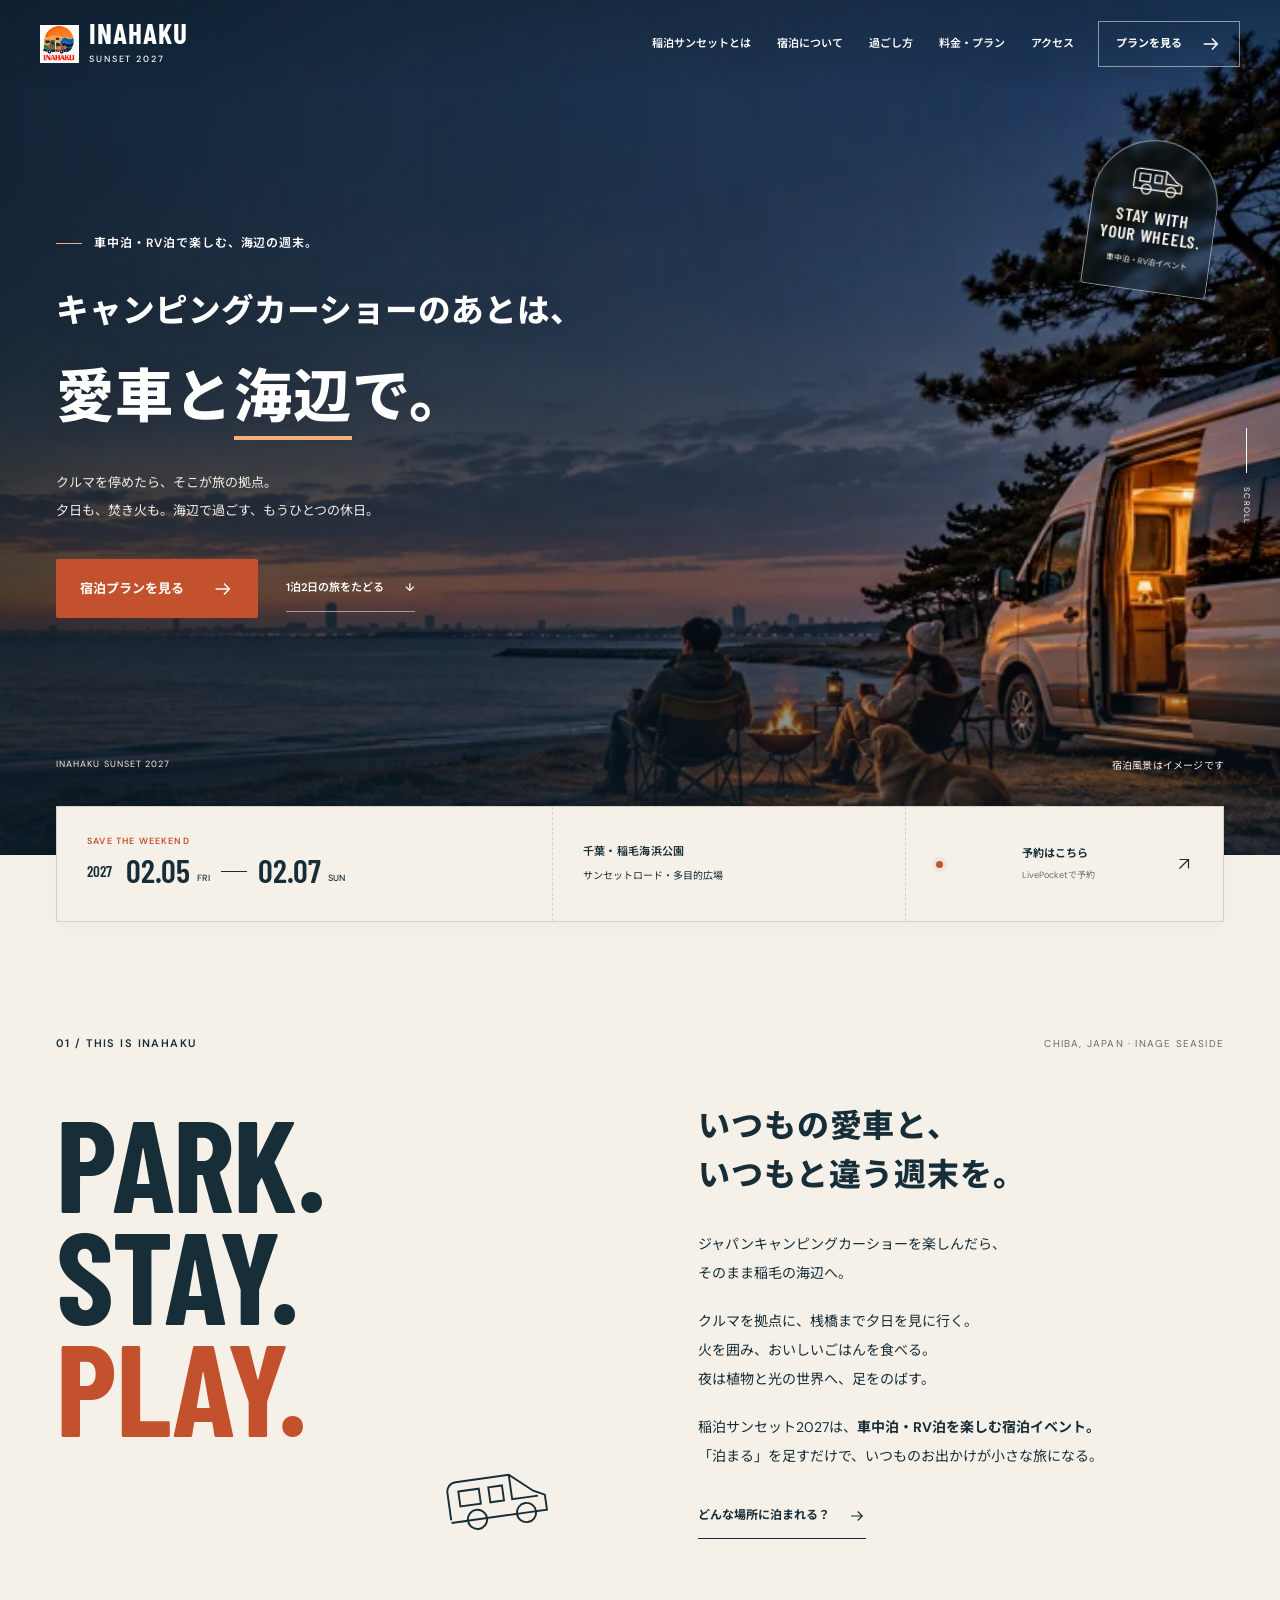
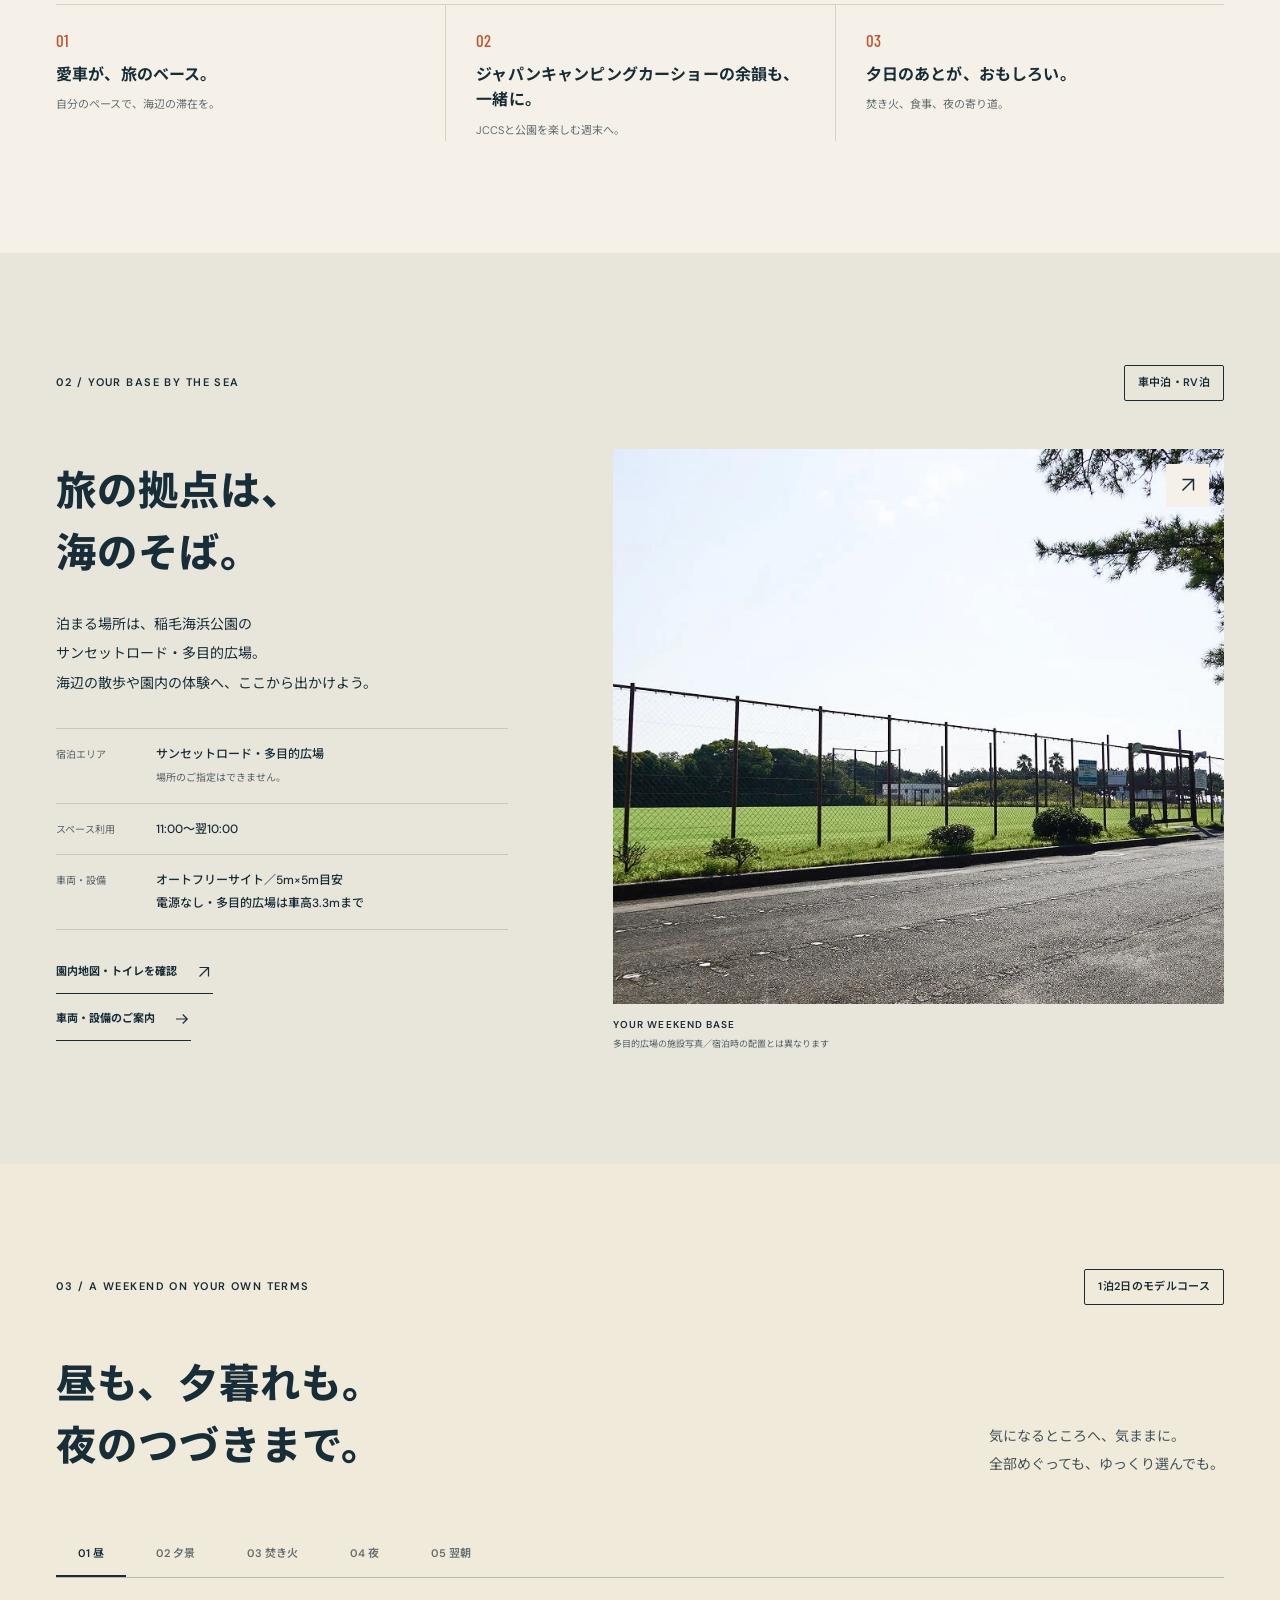
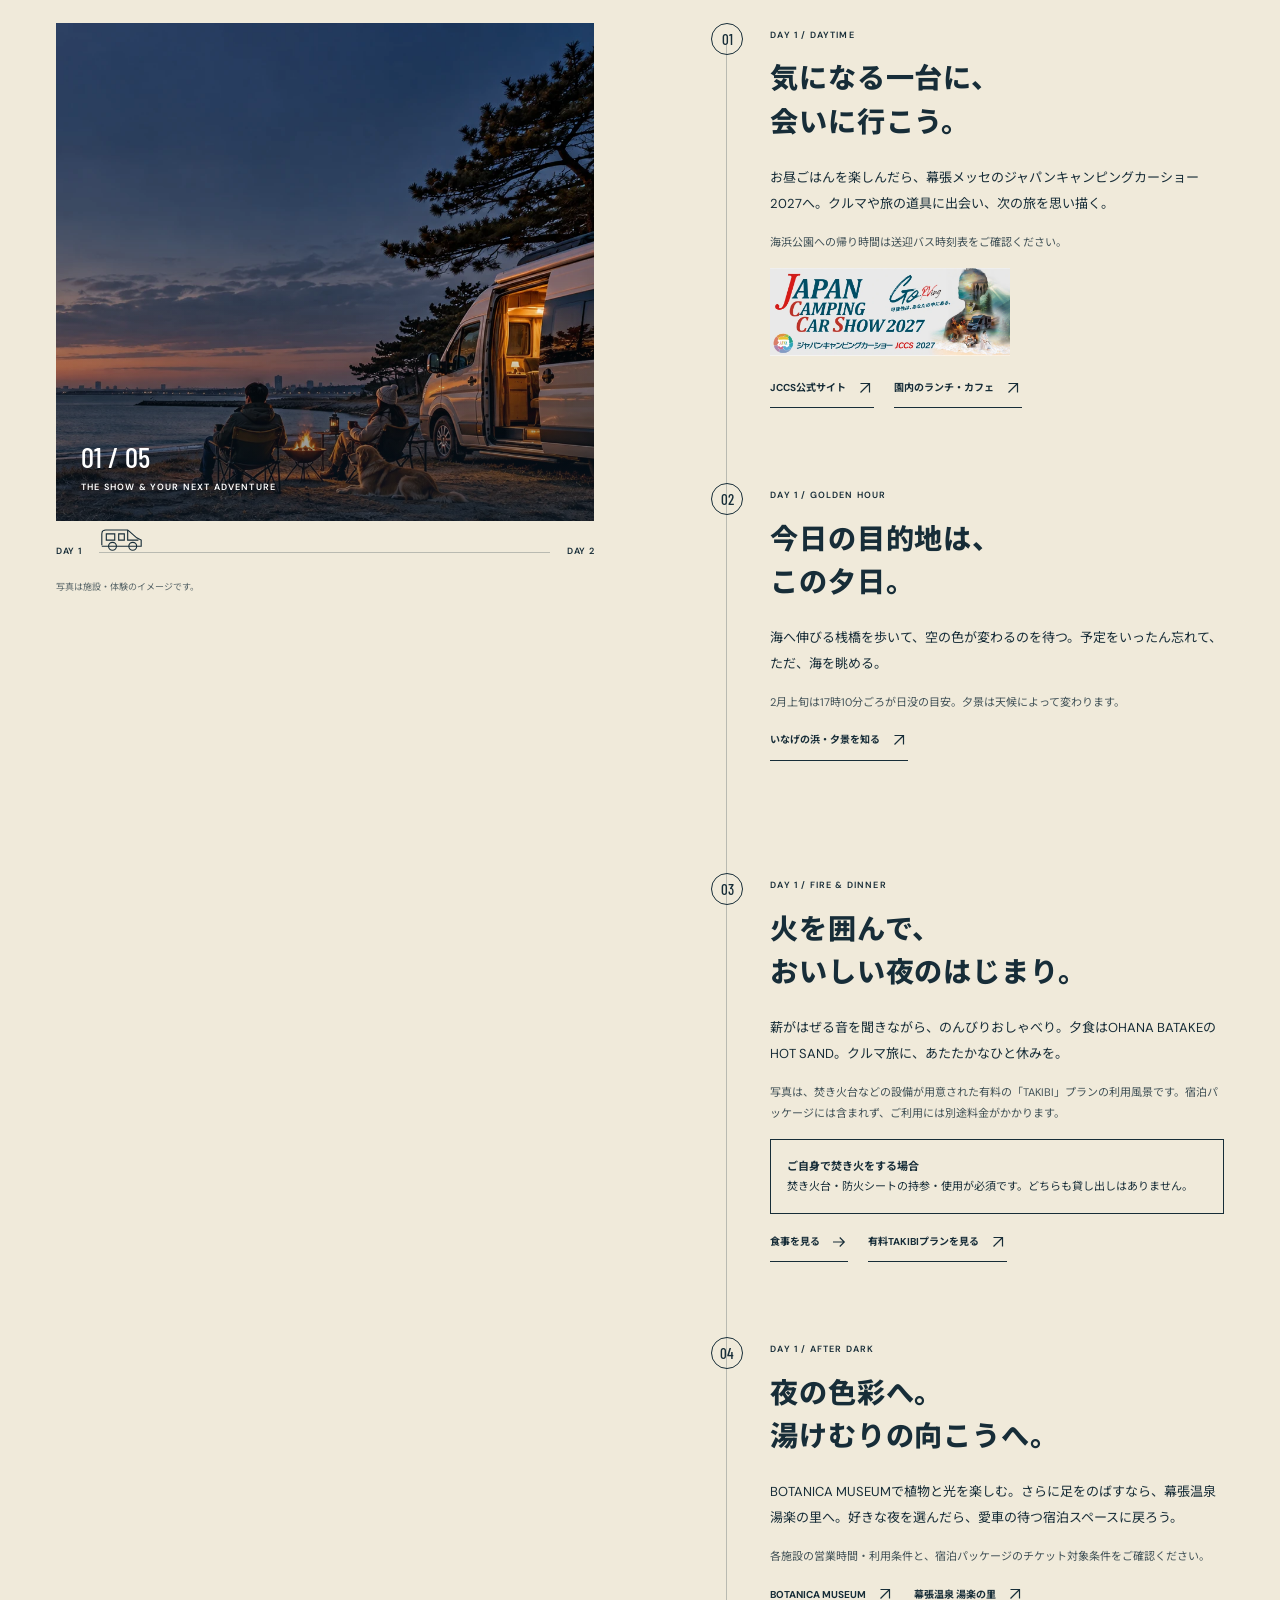
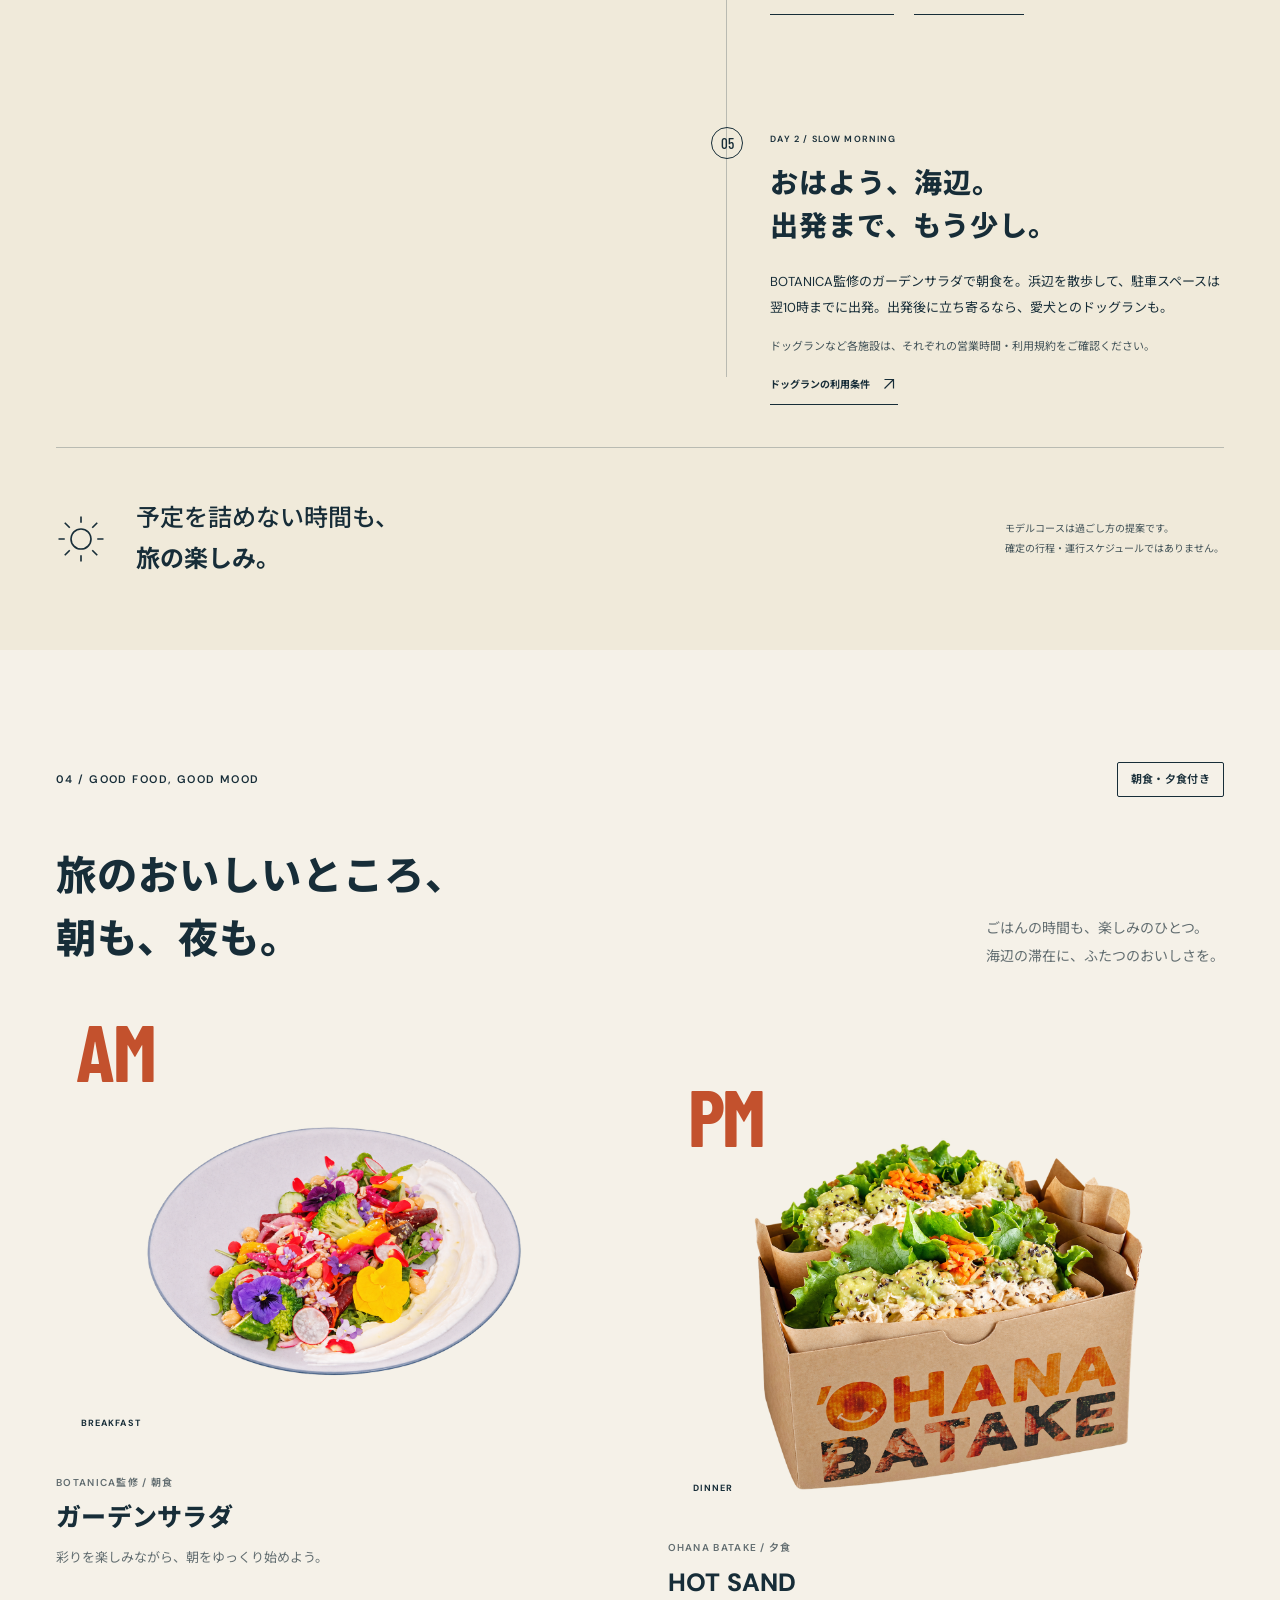
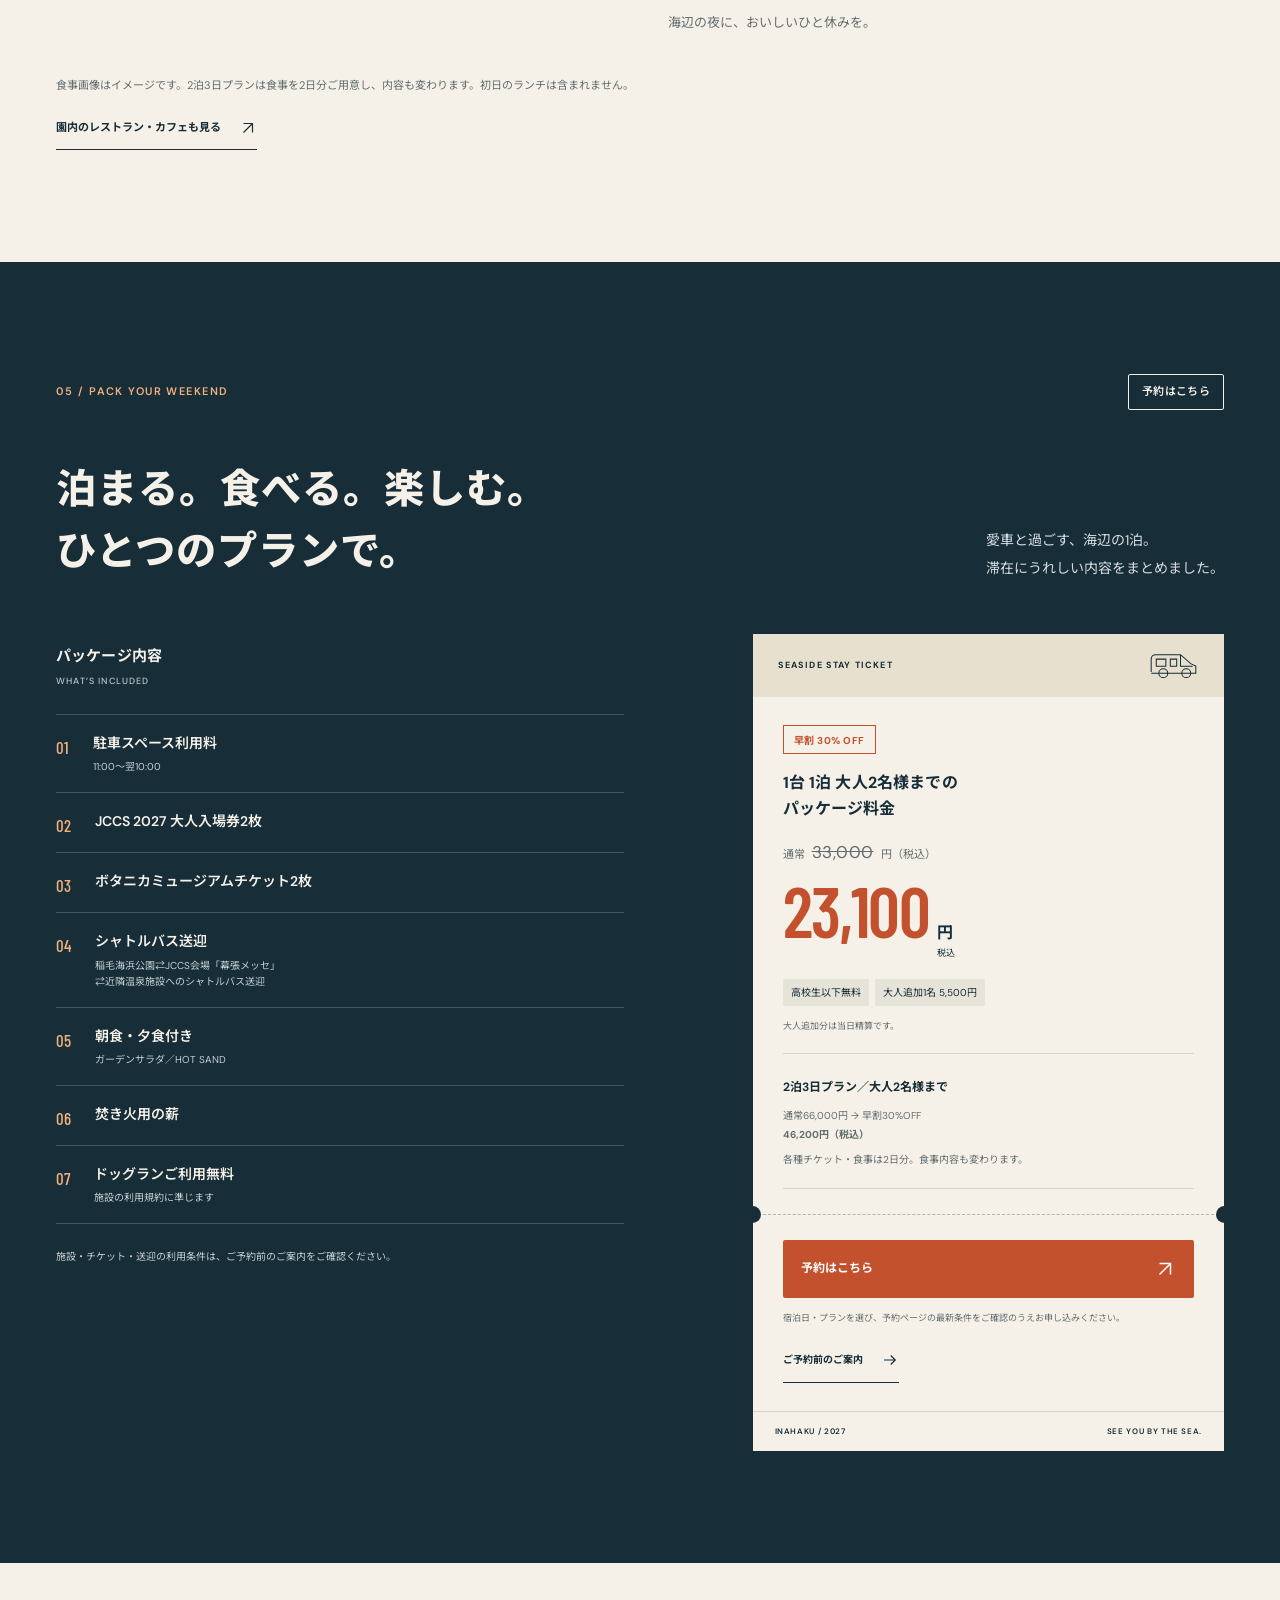
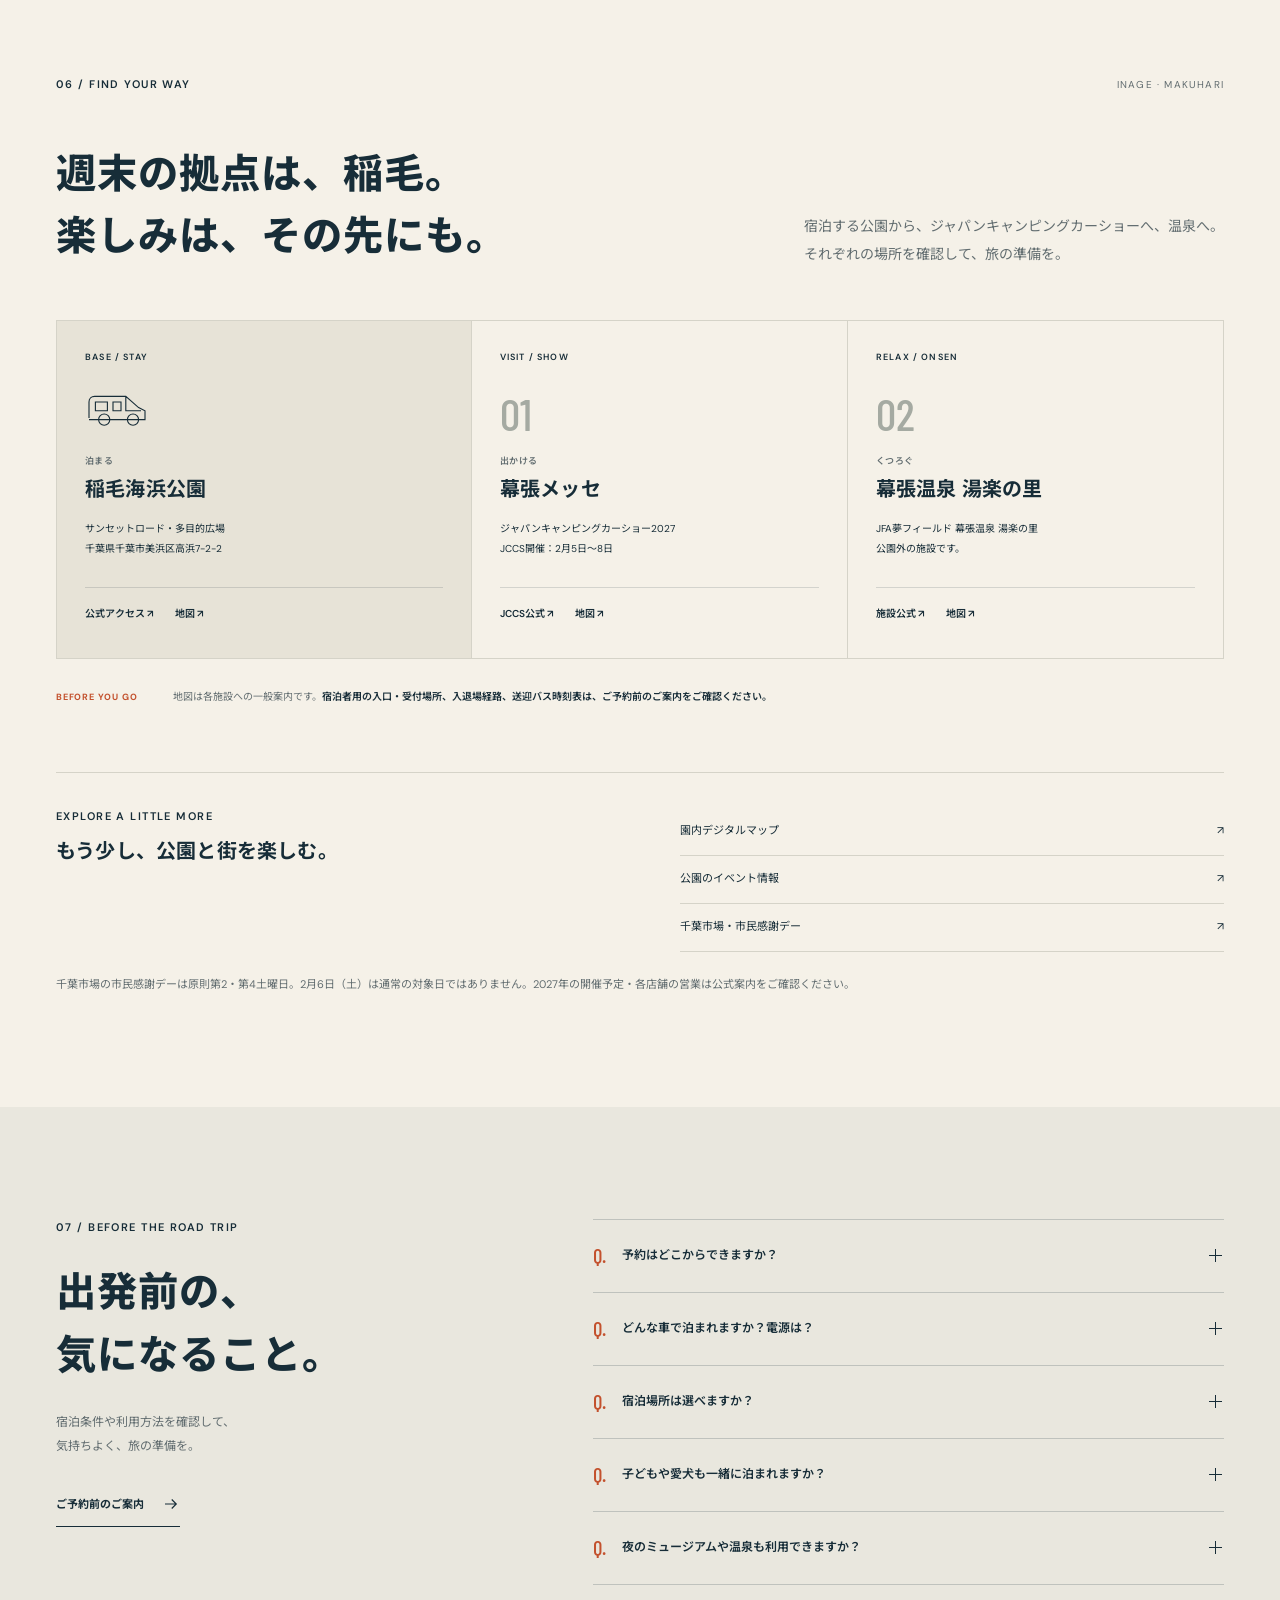
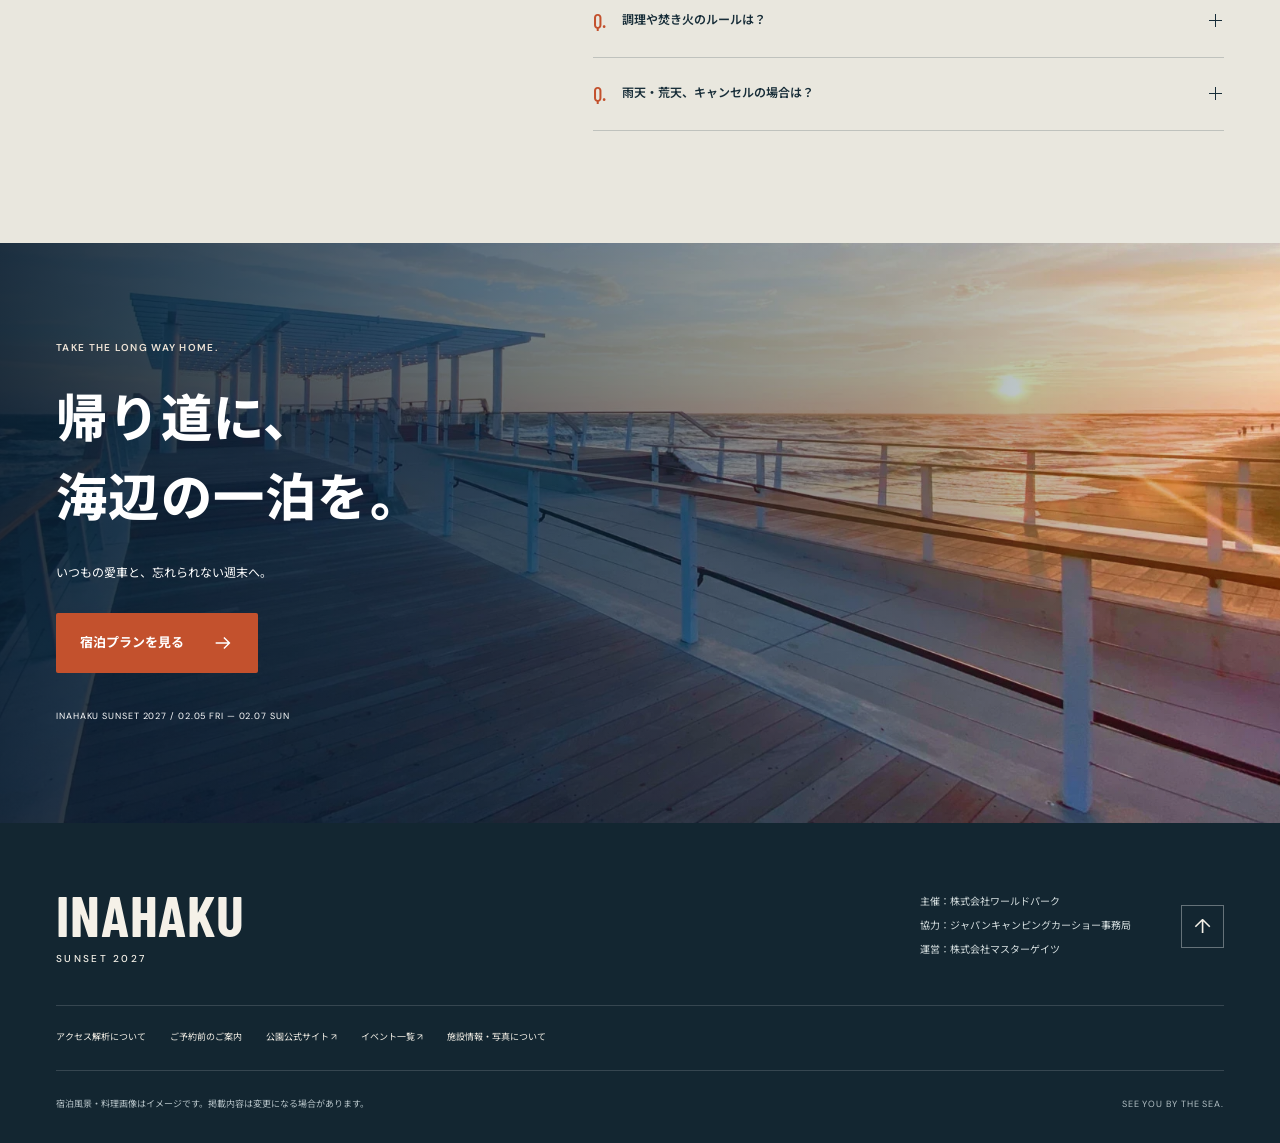
==== commit b39e9427: "Remove child meal and questionnaire notices" ====
--- a/index.html
+++ b/index.html
@@ -2,6 +2,7 @@
 <html lang="ja">
 <head>
   <meta charset="utf-8">
+  <meta name="google-site-verification" content="QGkWxaw18ejegzdLOPln6gnN29pxEQefAOWDGrILlHU">
   <meta name="viewport" content="width=device-width,initial-scale=1">
   <meta name="theme-color" content="#172d38">
   <meta name="description" content="稲泊サンセット2027は、2027年2月5日〜7日に千葉・稲毛海浜公園で開催する車中泊・RV泊イベント。ジャパンキャンピングカーショーと海辺の滞在を楽しむ、朝夕食付き宿泊プラン。開催概要・料金・アクセス・予約はこちら。">
@@ -96,12 +97,12 @@
     </section>
 
     <section class="food-section section-pad shell" id="food" aria-labelledby="food-title"><div class="section-top"><span class="eyebrow">04 / GOOD FOOD, GOOD MOOD</span><span class="tag">朝食・夕食付き</span></div><div class="heading-row"><h2 id="food-title">旅のおいしいところ、<br>朝も、夜も。</h2><p>ごはんの時間も、楽しみのひとつ。<br>海辺の滞在に、ふたつのおいしさを。</p></div>
-      <div class="food-grid"><article class="food-story" data-reveal><div class="food-photo"><span class="food-clock">AM</span><img src="assets/garden-salad-transparent.png" width="1492" height="1054" alt="BOTANICA監修ガーデンサラダの提供イメージ" loading="lazy"><span class="photo-tag">BREAKFAST</span></div><div class="food-description"><span class="eyebrow">BOTANICA監修 / 朝食</span><h3>ガーデンサラダ</h3><p>彩りを楽しみながら、朝をゆっくり始めよう。</p></div></article><article class="food-story" data-reveal><div class="food-photo"><span class="food-clock">PM</span><img src="assets/hot-sand-transparent.png" width="1448" height="1086" alt="OHANA BATAKE HOT SANDの提供イメージ" loading="lazy"><span class="photo-tag">DINNER</span></div><div class="food-description"><span class="eyebrow">OHANA BATAKE / 夕食</span><h3>HOT SAND</h3><p>海辺の夜に、おいしいひと休みを。</p></div></article></div><p class="section-note">食事画像はイメージです。高校生以下のお子さま分も食事をご用意します。人数は申込アンケートにご記入ください。2泊3日プランは食事を2日分ご用意し、内容も変わります。初日のランチは含まれません。</p><a class="text-link" href="https://sunsetbeachpark.jp/food/" target="_blank" rel="noopener noreferrer">園内のレストラン・カフェも見る <svg class="icon"><use href="#i-external"/></svg></a>
+      <div class="food-grid"><article class="food-story" data-reveal><div class="food-photo"><span class="food-clock">AM</span><img src="assets/garden-salad-transparent.png" width="1492" height="1054" alt="BOTANICA監修ガーデンサラダの提供イメージ" loading="lazy"><span class="photo-tag">BREAKFAST</span></div><div class="food-description"><span class="eyebrow">BOTANICA監修 / 朝食</span><h3>ガーデンサラダ</h3><p>彩りを楽しみながら、朝をゆっくり始めよう。</p></div></article><article class="food-story" data-reveal><div class="food-photo"><span class="food-clock">PM</span><img src="assets/hot-sand-transparent.png" width="1448" height="1086" alt="OHANA BATAKE HOT SANDの提供イメージ" loading="lazy"><span class="photo-tag">DINNER</span></div><div class="food-description"><span class="eyebrow">OHANA BATAKE / 夕食</span><h3>HOT SAND</h3><p>海辺の夜に、おいしいひと休みを。</p></div></article></div><p class="section-note">食事画像はイメージです。2泊3日プランは食事を2日分ご用意し、内容も変わります。初日のランチは含まれません。</p><a class="text-link" href="https://sunsetbeachpark.jp/food/" target="_blank" rel="noopener noreferrer">園内のレストラン・カフェも見る <svg class="icon"><use href="#i-external"/></svg></a>
     </section>
 
     <section class="plan-section section-pad" id="plan" aria-labelledby="plan-title"><div class="shell"><div class="section-top"><span class="eyebrow">05 / PACK YOUR WEEKEND</span><a class="tag tag-light" href="https://livepocket.jp/e/h3ws6" target="_blank" rel="noopener noreferrer">予約はこちら</a></div><div class="heading-row"><h2 id="plan-title">泊まる。食べる。楽しむ。<br>ひとつのプランで。</h2><p>愛車と過ごす、海辺の1泊。<br>滞在にうれしい内容をまとめました。</p></div>
       <div class="plan-layout"><div class="included-list"><h3>パッケージ内容 <span>WHAT’S INCLUDED</span></h3><div class="included-items"><div><span>01</span><p>駐車スペース利用料<small>11:00〜翌10:00</small></p></div><div><span>02</span><p>JCCS 2027 大人入場券2枚</p></div><div><span>03</span><p>ボタニカミュージアムチケット2枚</p></div><div><span>04</span><p>シャトルバス送迎<small>稲毛海浜公園⇄JCCS会場「幕張メッセ」<br>⇄近隣温泉施設へのシャトルバス送迎</small></p></div><div><span>05</span><p>朝食・夕食付き<small>ガーデンサラダ／HOT SAND</small></p></div><div><span>06</span><p>焚き火用の薪</p></div><div><span>07</span><p>ドッグランご利用無料<small>施設の利用規約に準じます</small></p></div></div><p class="included-note">施設・チケット・送迎の利用条件は、ご予約前のご案内をご確認ください。</p></div>
-      <aside class="booking-ticket" aria-label="宿泊プラン料金"><div class="booking-label"><span>SEASIDE STAY TICKET</span><svg aria-hidden="true"><use href="#i-van"/></svg></div><div class="booking-body"><span class="early-badge">早割 30% OFF</span><h3><span>1台 1泊 大人2名様までの</span><span>パッケージ料金</span></h3><p class="normal-price">通常 <s>33,000</s> 円（税込）</p><p class="main-price"><strong>23,100</strong><span>円<small>税込</small></span></p><div class="price-tags"><span>高校生以下無料</span><span>大人追加1名 5,500円</span></div><p class="price-detail">高校生以下は食事もご用意します。人数は申込アンケートへご記入ください。大人追加分は当日精算です。</p><div class="consecutive"><strong>2泊3日プラン／大人2名様まで</strong><p>通常66,000円 → 早割30%OFF<br><b>46,200円（税込）</b></p><p>各種チケット・食事は2日分。食事内容も変わります。</p></div><div class="booking-divider"></div><a class="button button-orange" href="https://livepocket.jp/e/h3ws6" target="_blank" rel="noopener noreferrer">予約はこちら <svg class="icon"><use href="#i-external"/></svg></a><p class="booking-note">宿泊日・プランを選び、予約ページの最新条件をご確認のうえお申し込みください。</p><a class="text-link" href="stay-guide.html">ご予約前のご案内 <svg class="icon"><use href="#i-arrow"/></svg></a></div><div class="ticket-serial" aria-hidden="true"><span>INAHAKU / 2027</span><span>SEE YOU BY THE SEA.</span></div></aside></div>
+      <aside class="booking-ticket" aria-label="宿泊プラン料金"><div class="booking-label"><span>SEASIDE STAY TICKET</span><svg aria-hidden="true"><use href="#i-van"/></svg></div><div class="booking-body"><span class="early-badge">早割 30% OFF</span><h3><span>1台 1泊 大人2名様までの</span><span>パッケージ料金</span></h3><p class="normal-price">通常 <s>33,000</s> 円（税込）</p><p class="main-price"><strong>23,100</strong><span>円<small>税込</small></span></p><div class="price-tags"><span>高校生以下無料</span><span>大人追加1名 5,500円</span></div><p class="price-detail">大人追加分は当日精算です。</p><div class="consecutive"><strong>2泊3日プラン／大人2名様まで</strong><p>通常66,000円 → 早割30%OFF<br><b>46,200円（税込）</b></p><p>各種チケット・食事は2日分。食事内容も変わります。</p></div><div class="booking-divider"></div><a class="button button-orange" href="https://livepocket.jp/e/h3ws6" target="_blank" rel="noopener noreferrer">予約はこちら <svg class="icon"><use href="#i-external"/></svg></a><p class="booking-note">宿泊日・プランを選び、予約ページの最新条件をご確認のうえお申し込みください。</p><a class="text-link" href="stay-guide.html">ご予約前のご案内 <svg class="icon"><use href="#i-arrow"/></svg></a></div><div class="ticket-serial" aria-hidden="true"><span>INAHAKU / 2027</span><span>SEE YOU BY THE SEA.</span></div></aside></div>
     </div></section>
 
     <section class="access-section section-pad shell" id="access" aria-labelledby="access-title"><div class="section-top"><span class="eyebrow">06 / FIND YOUR WAY</span><span class="small-coordinate">INAGE · MAKUHARI</span></div><div class="heading-row"><h2 id="access-title">週末の拠点は、稲毛。<br>楽しみは、その先にも。</h2><p>宿泊する公園から、ジャパンキャンピングカーショーへ、温泉へ。<br>それぞれの場所を確認して、旅の準備を。</p></div>
@@ -114,7 +115,7 @@
       <details><summary><span>Q.</span>予約はどこからできますか？<i></i></summary><div class="faq-answer"><a href="https://livepocket.jp/e/h3ws6" target="_blank" rel="noopener noreferrer">予約はこちら（LivePocket）</a>。販売状況・受付期間・最新のご利用条件は予約ページをご確認ください。</div></details>
       <details><summary><span>Q.</span>どんな車で泊まれますか？電源は？<i></i></summary><div class="faq-answer">キャンピングカー・一般車で車中泊ができ、車両サイズによらず同一価格です。オートフリーサイト制で、1サイト5m×5mを目安にご利用ください。多目的広場の入場ゲートは車高3.3mまで。電源・Wi-Fi・ダンプステーション等はありません。<a href="stay-guide.html#vehicles">車両・設備の案内へ →</a></div></details>
       <details><summary><span>Q.</span>宿泊場所は選べますか？<i></i></summary><div class="faq-answer">宿泊場所はサンセットロード・多目的広場です。場所のご指定はできません。当日の受付・配置方法は予約案内をご確認ください。</div></details>
-      <details><summary><span>Q.</span>子どもや愛犬も一緒に泊まれますか？<i></i></summary><div class="faq-answer">高校生以下は無料で、食事もご用意します。申込アンケートに人数をご記入ください。ペットは車外で必ずリードをご使用ください。ドッグランの利用には施設の規約があり、ミュージアム等のペット同伴条件は施設ごとに異なります。<a href="https://sunsetbeachpark.jp/activity/dog-run/" target="_blank" rel="noopener noreferrer">ドッグランの公式案内 ↗</a></div></details>
+      <details><summary><span>Q.</span>子どもや愛犬も一緒に泊まれますか？<i></i></summary><div class="faq-answer">高校生以下は無料です。ペットは車外で必ずリードをご使用ください。ドッグランの利用には施設の規約があり、ミュージアム等のペット同伴条件は施設ごとに異なります。<a href="https://sunsetbeachpark.jp/activity/dog-run/" target="_blank" rel="noopener noreferrer">ドッグランの公式案内 ↗</a></div></details>
       <details><summary><span>Q.</span>夜のミュージアムや温泉も利用できますか？<i></i></summary><div class="faq-answer">施設の営業時間・利用条件と、宿泊パッケージのチケット対象条件は、ご予約時の案内をご確認ください。<a href="https://sunsetbeachpark.jp/activity/botanicamuseum/" target="_blank" rel="noopener noreferrer">ボタニカミュージアムの公式案内 ↗</a><a href="https://www.yurakirari.com/makuhari/" target="_blank" rel="noopener noreferrer">幕張温泉 湯楽の里の公式案内 ↗</a></div></details>
       <details><summary><span>Q.</span>調理や焚き火のルールは？<i></i></summary><div class="faq-answer">会場内での調理はできません。焚き火用の薪はパッケージに含まれます。会場指定の薪・焚き火台・防火シートを使用してください。焚き火台と防火シートは持参が必要で、貸し出しはありません。直火・花火は禁止です。<a href="stay-guide.html#rules">火気・調理等のご案内へ →</a></div></details>
       <details><summary><span>Q.</span>雨天・荒天、キャンセルの場合は？<i></i></summary><div class="faq-answer">お客様都合のキャンセルはお受けできません。主催者判断によるイベント中止ではキャンセル料は発生しません。払い戻しの手続き等は予約ページ・主催者の案内をご確認ください。<a href="stay-guide.html#cancellation">変更・中止時のご案内へ →</a></div></details>
